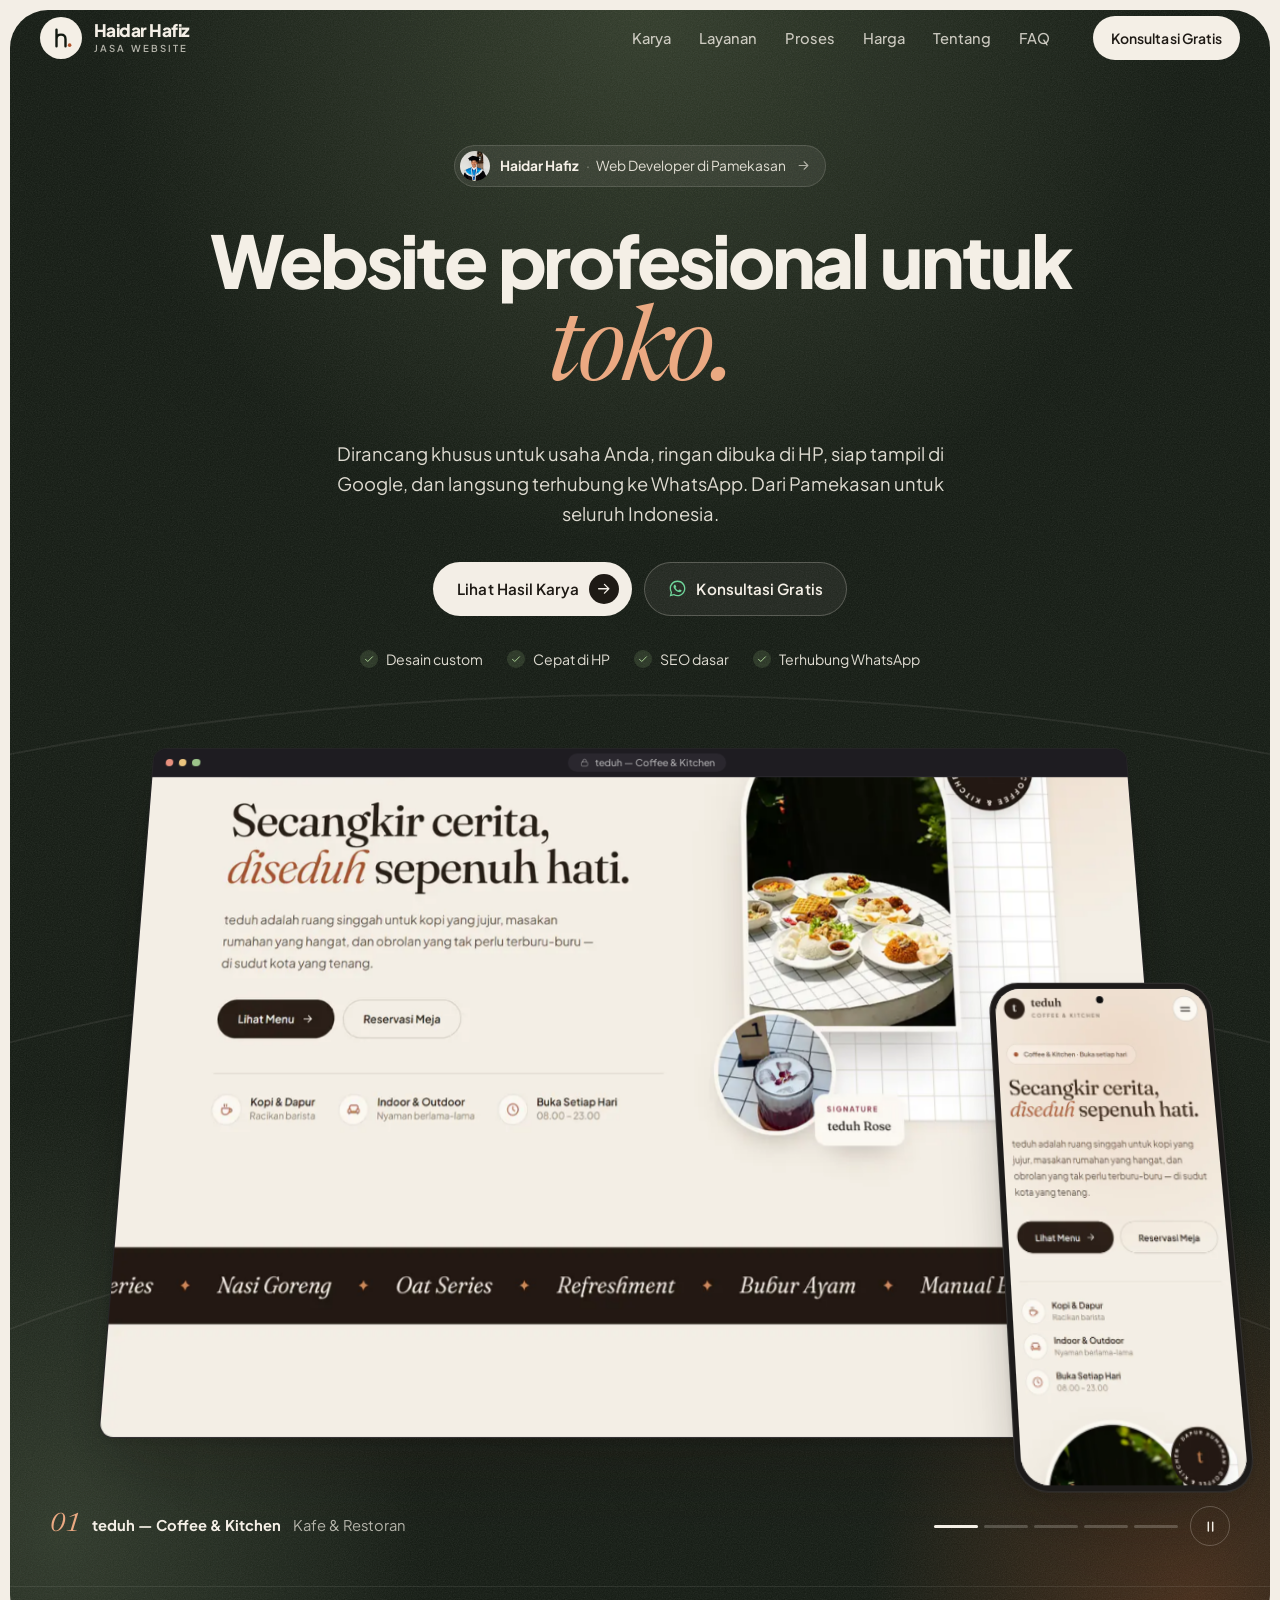
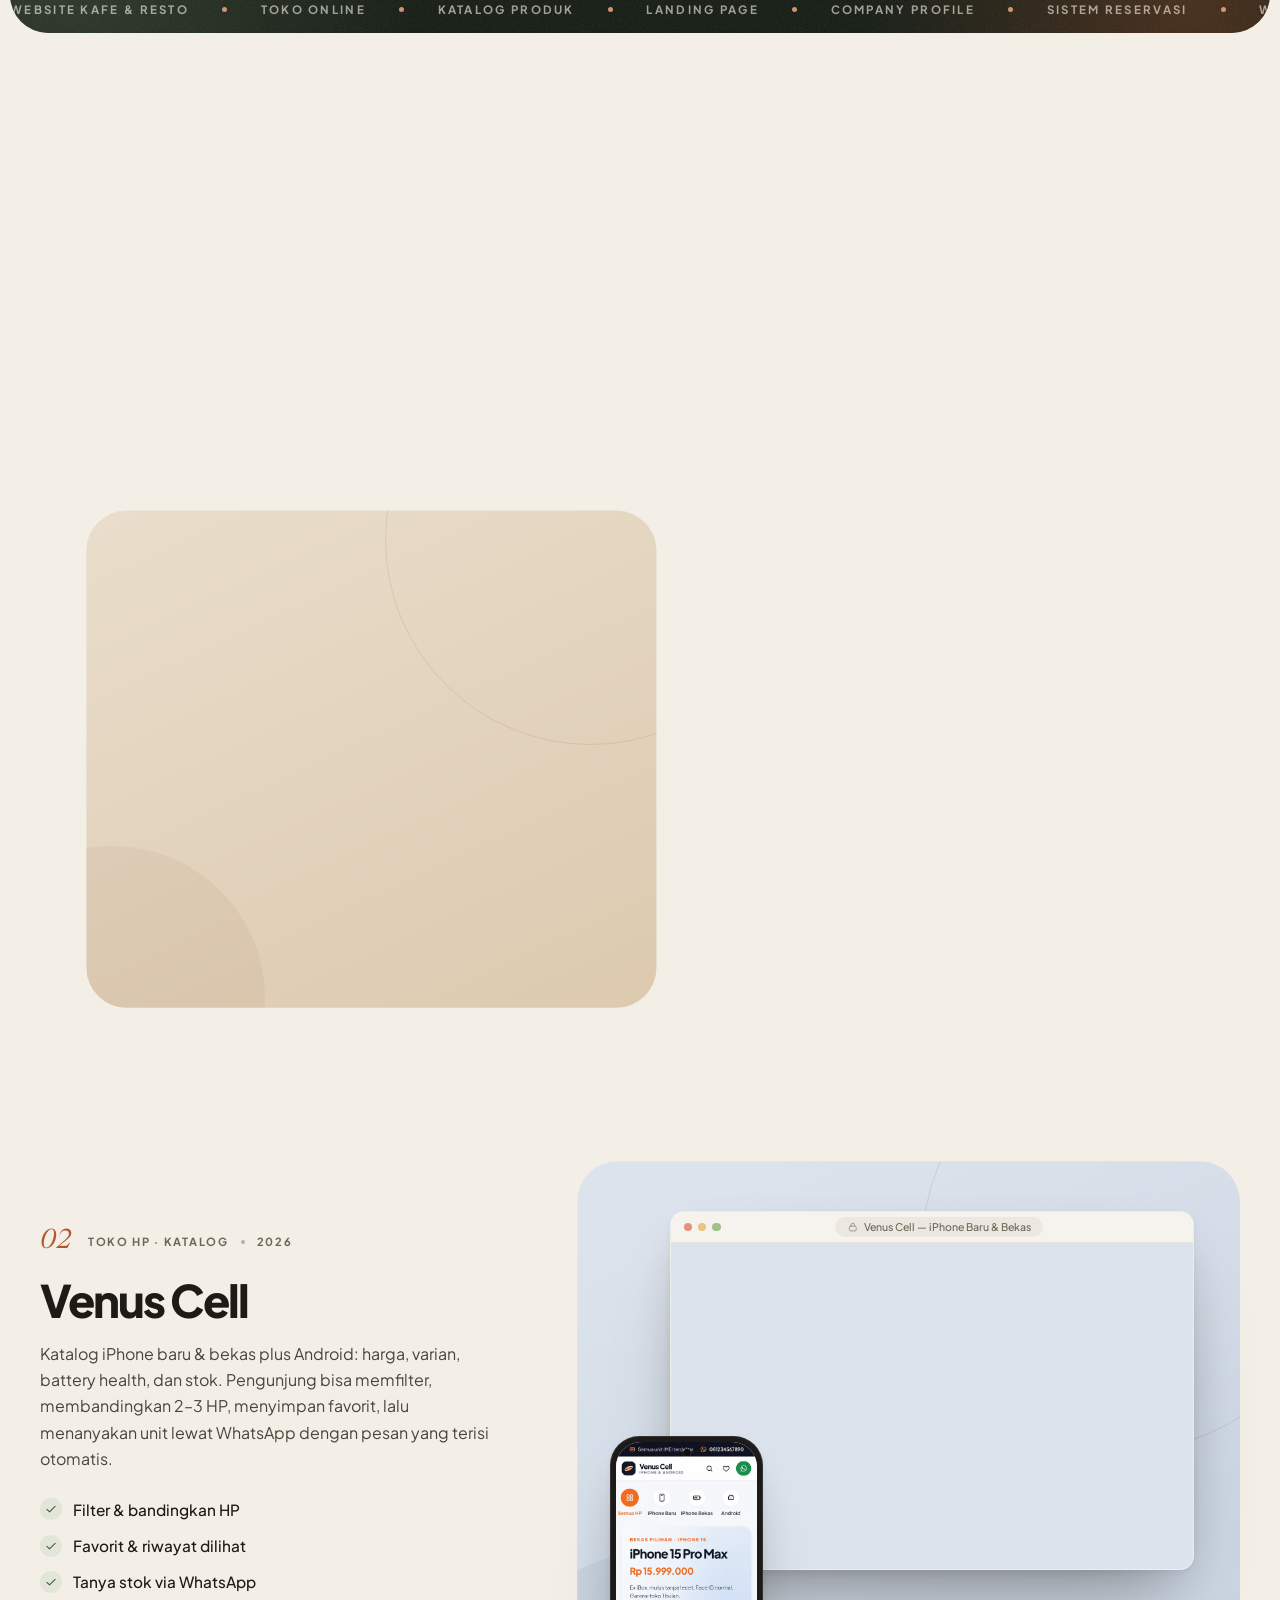
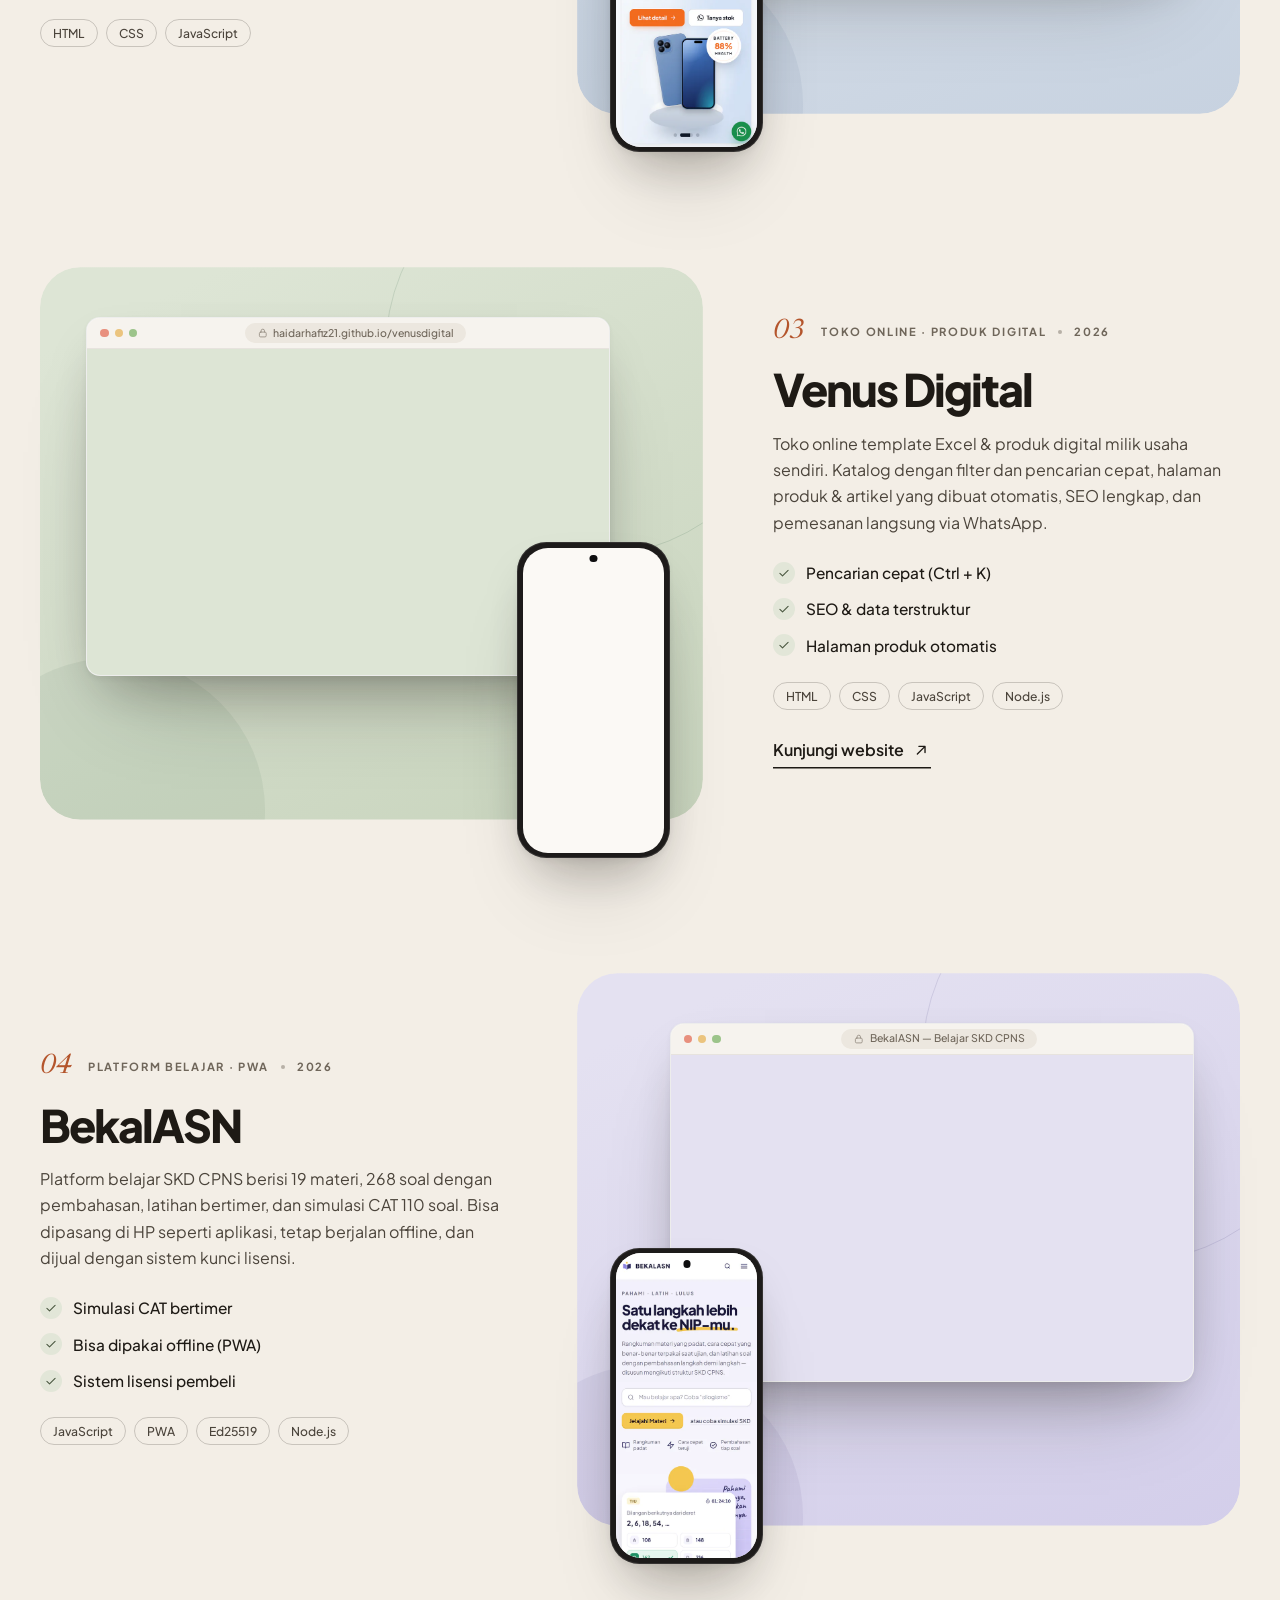
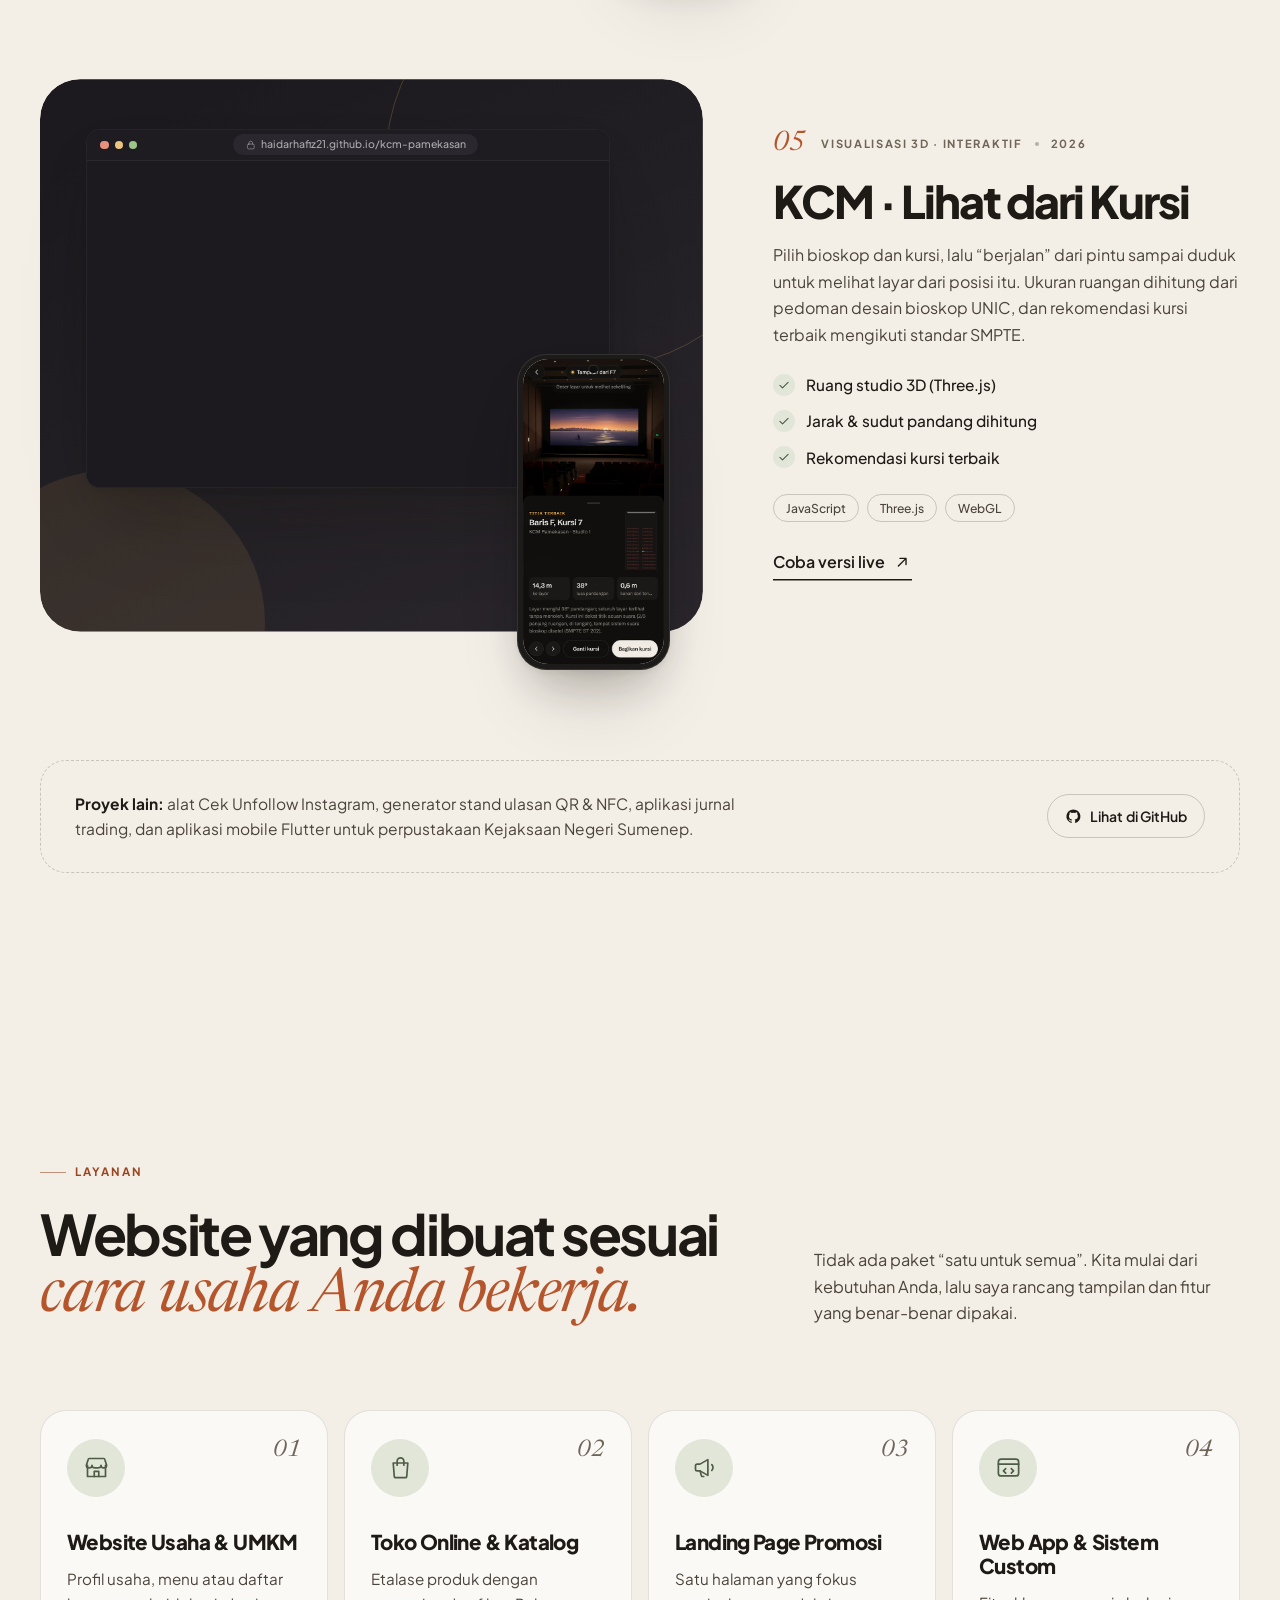
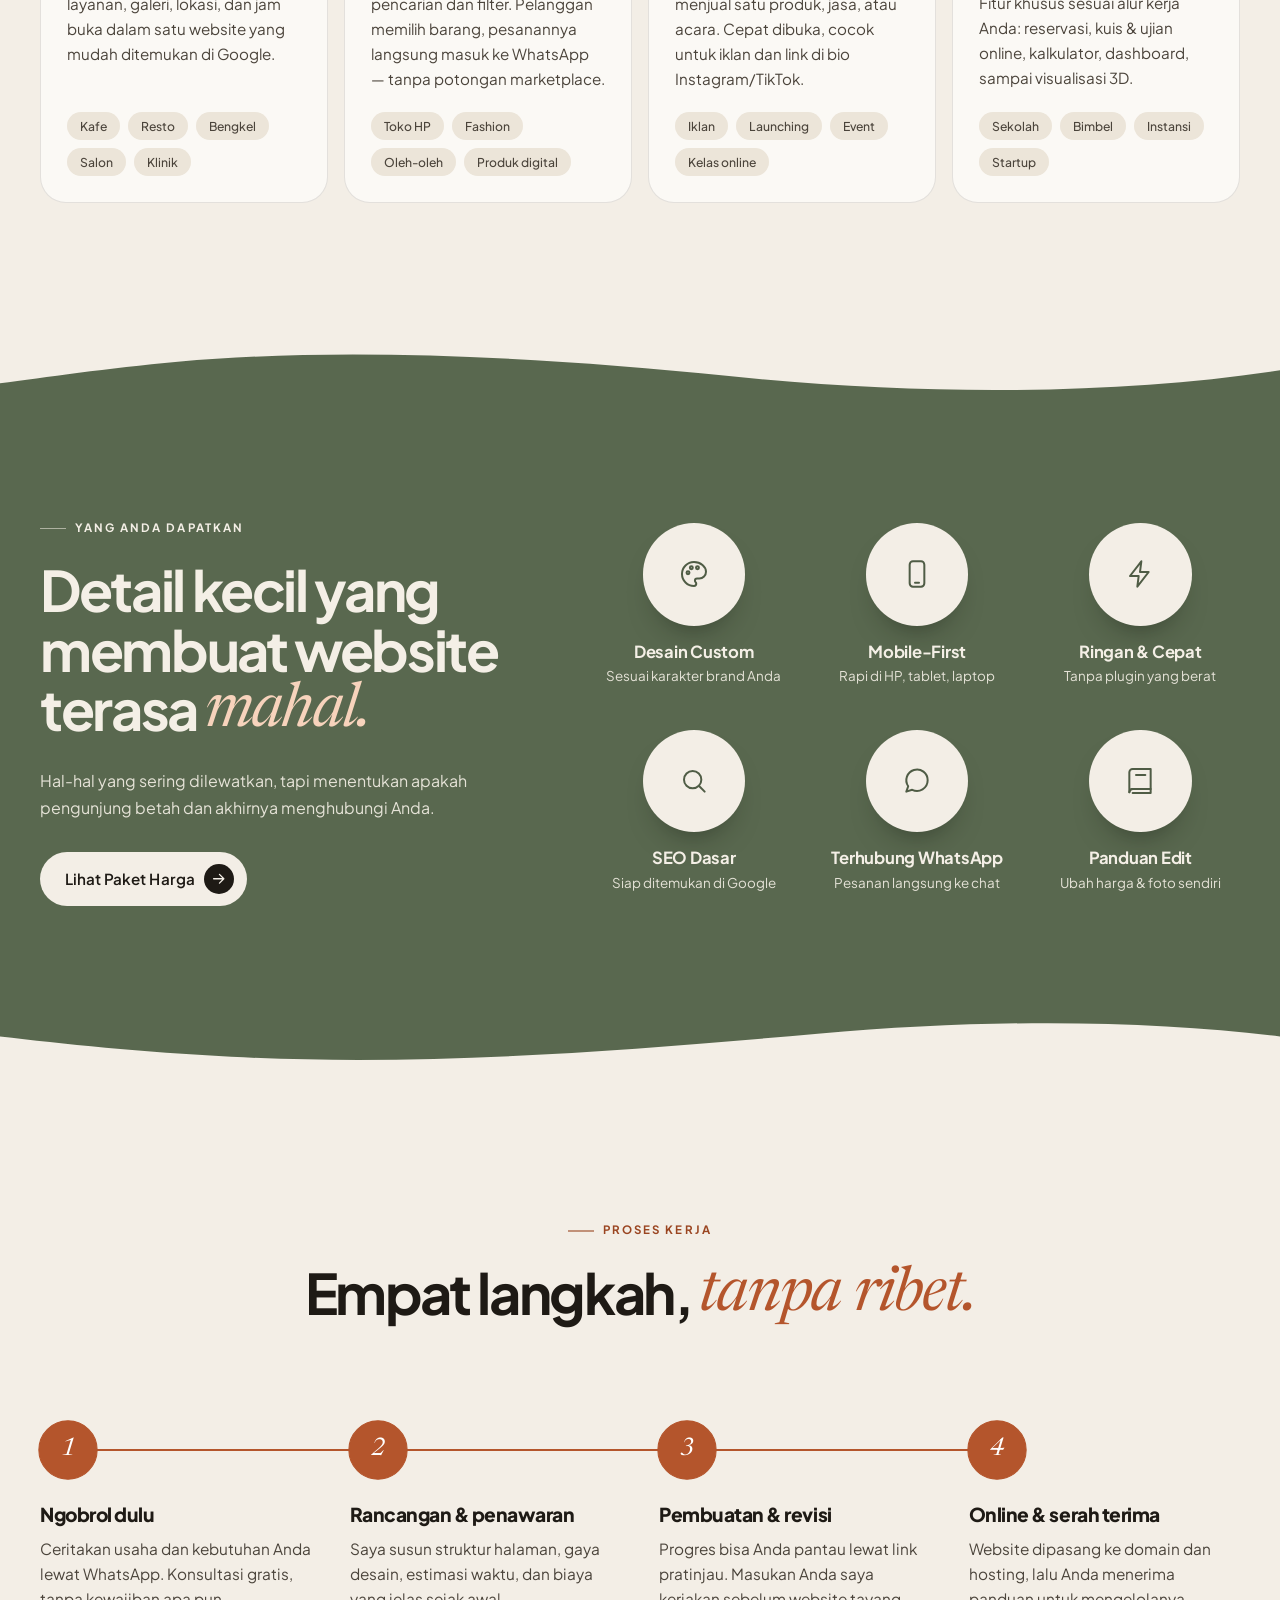
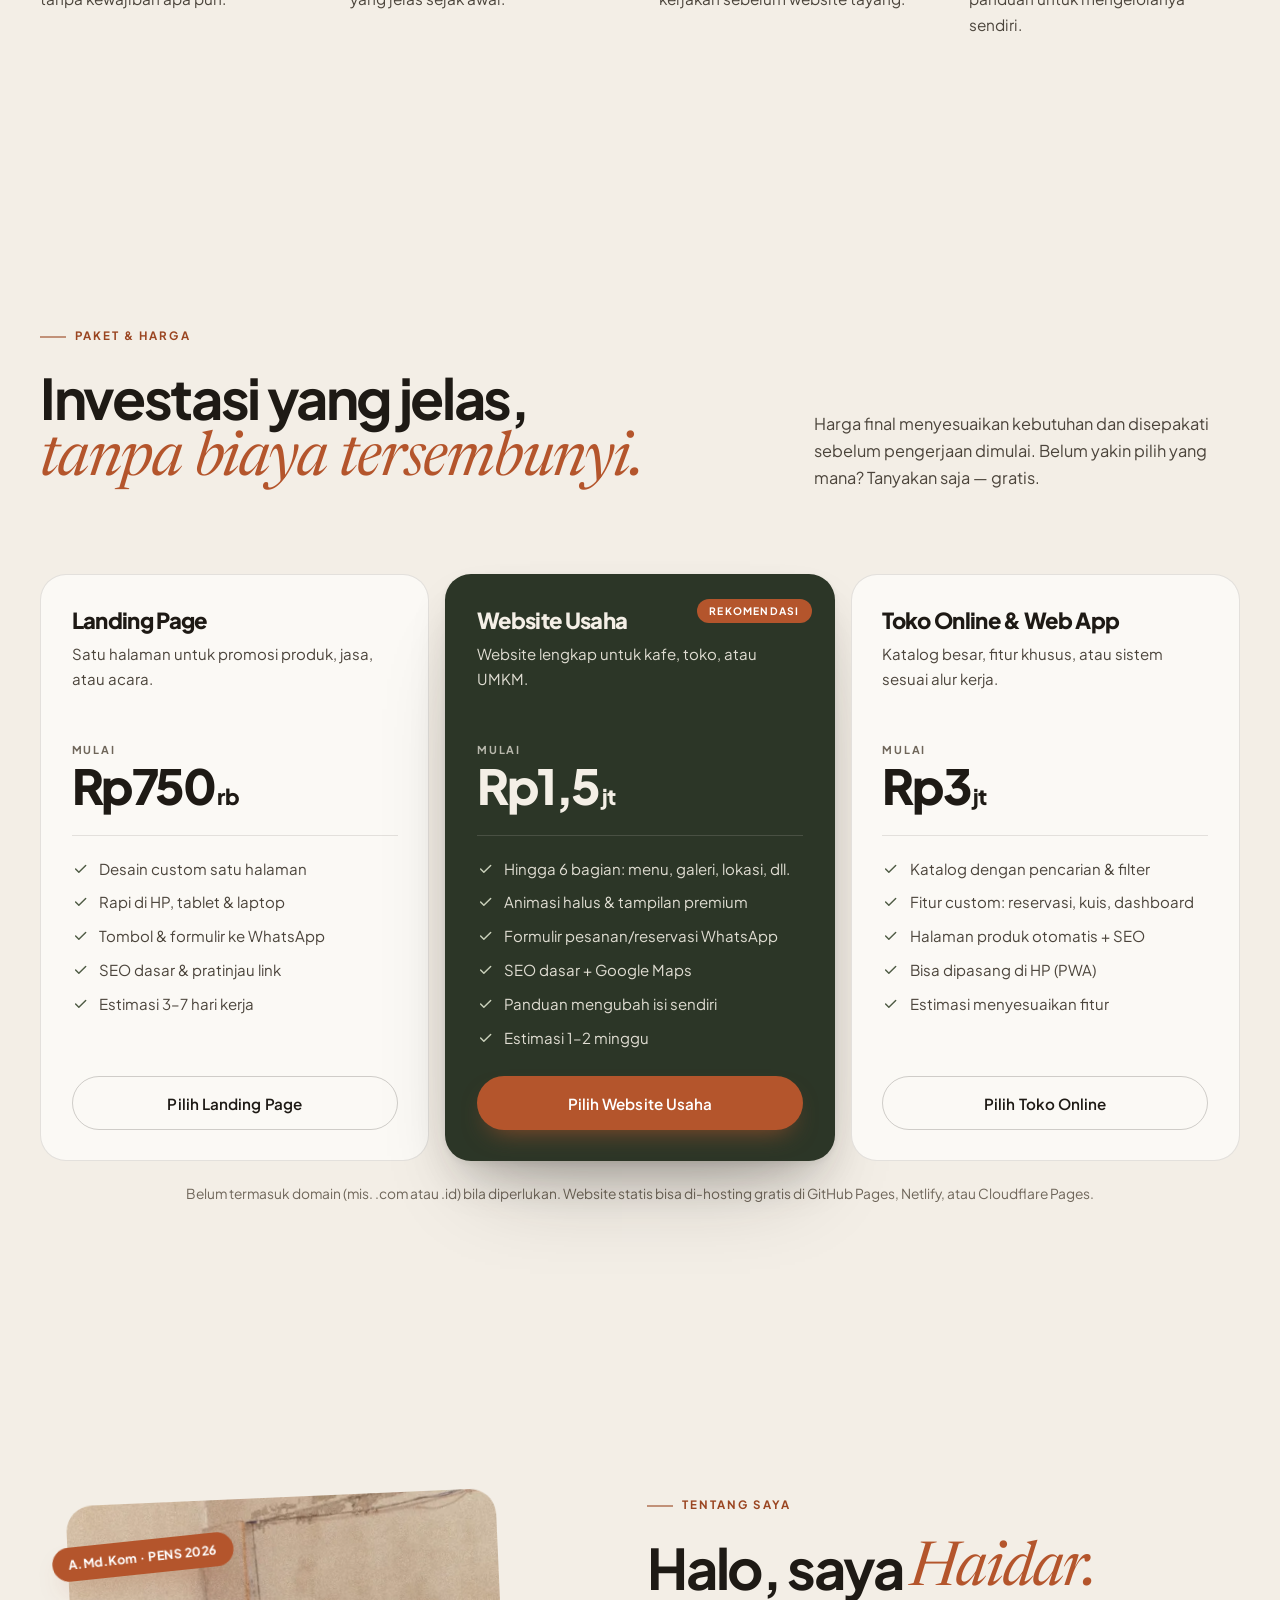
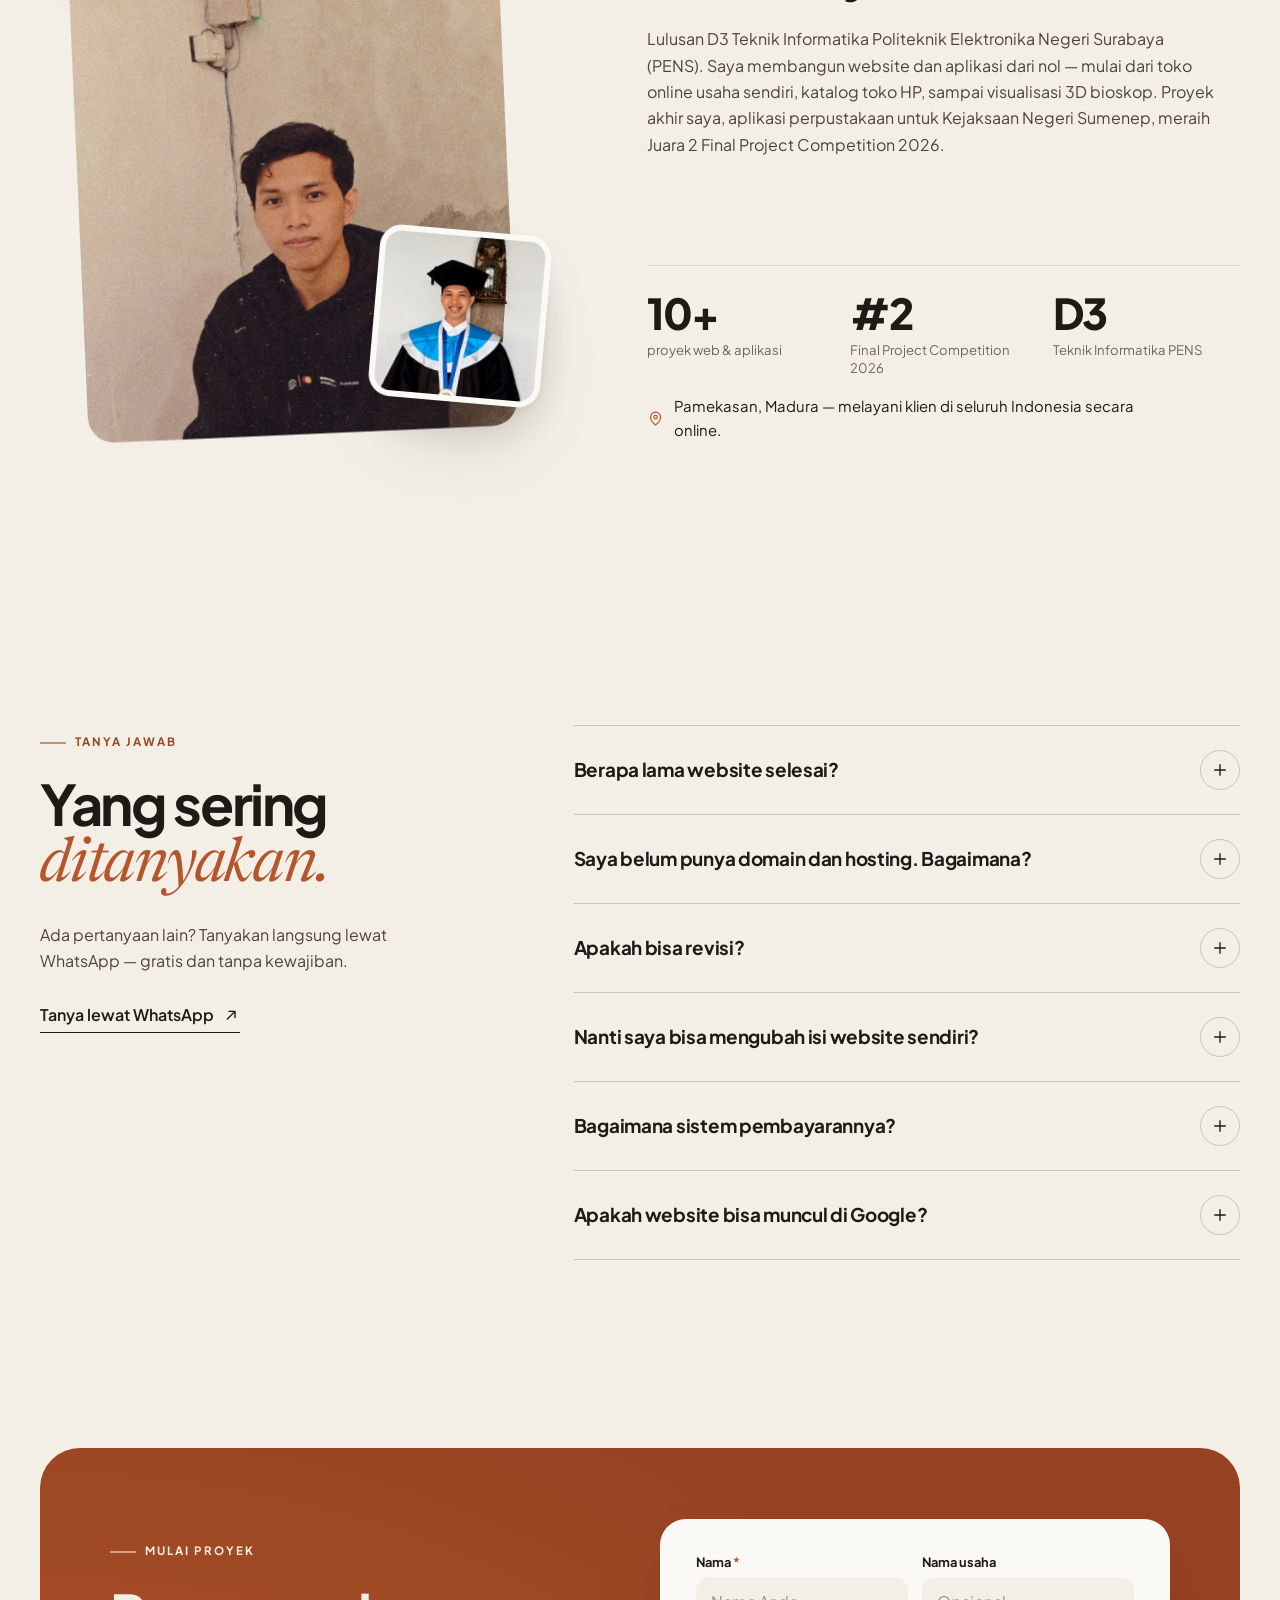
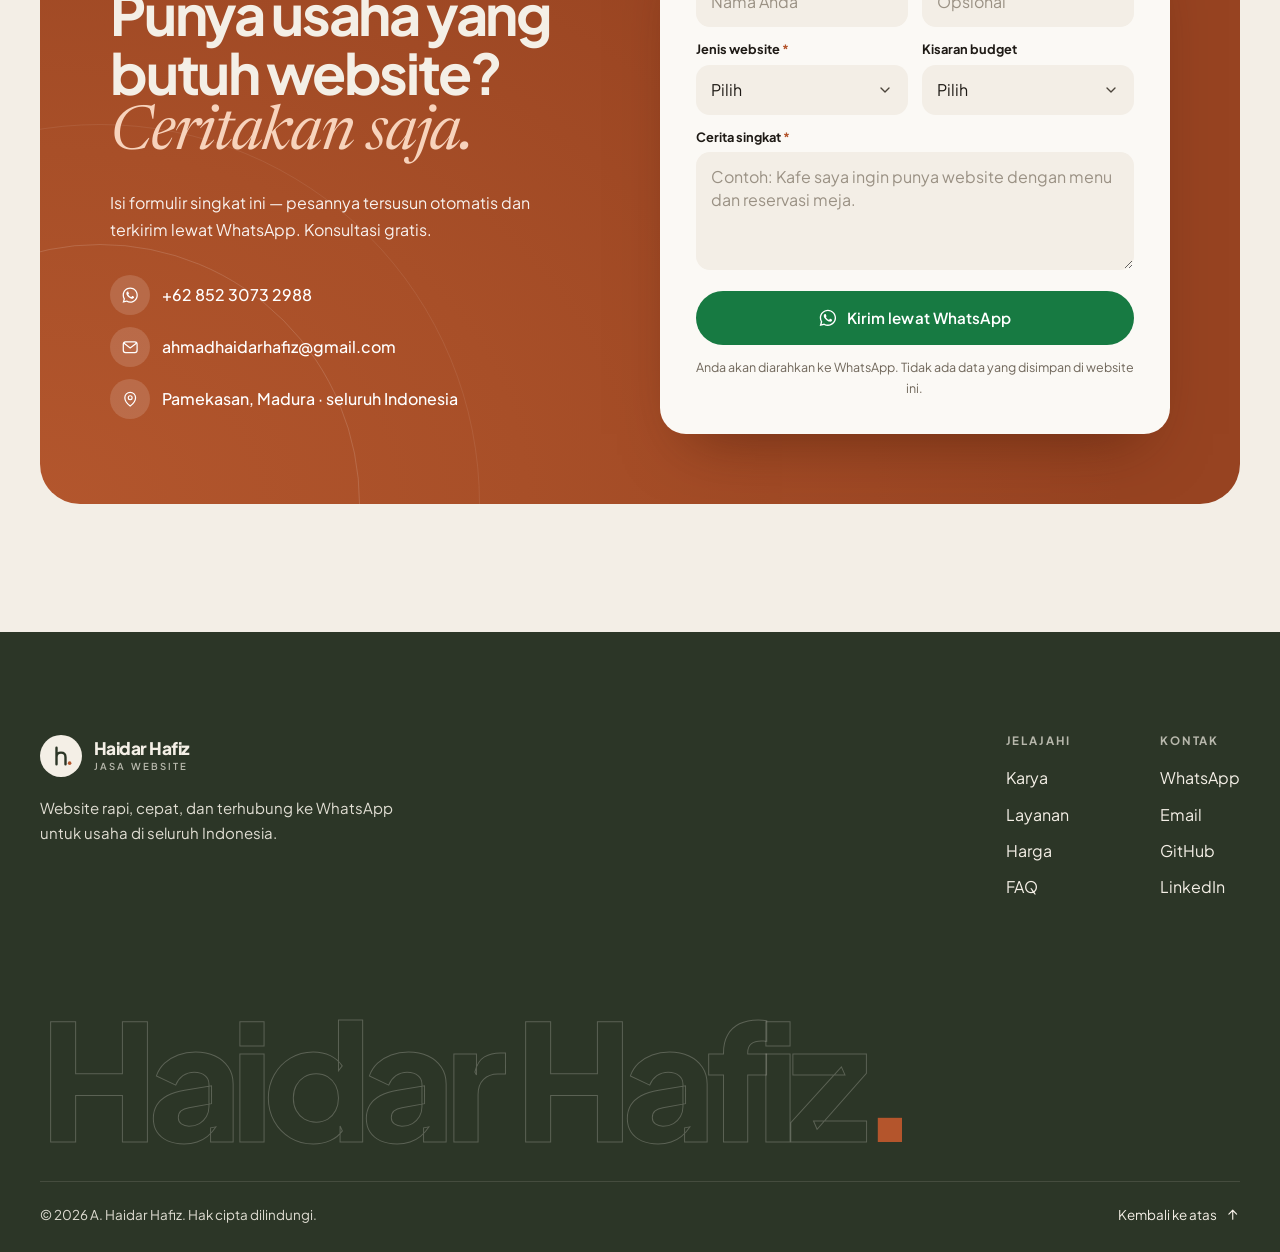
==== index.html @ 727fe78b "Website jasa pembuatan website Haidar Hafiz Hero gelap dengan cuplikan karya, portofolio 5 website, " ====
<!DOCTYPE html>
<html lang="id">
<head>
  <meta charset="utf-8">
  <meta name="viewport" content="width=device-width, initial-scale=1, viewport-fit=cover">
  <title>Jasa Pembuatan Website Pamekasan, Madura | Haidar Hafiz</title>
  <meta name="description" content="Jasa pembuatan website di Pamekasan, Madura untuk kafe, toko, UMKM, sekolah, dan instansi. Desain custom, cepat di HP, siap tampil di Google, dan terhubung WhatsApp. Melayani seluruh Indonesia.">
  <meta name="robots" content="index, follow, max-image-preview:large">
  <link rel="canonical" href="https://bisnispamekasan.biz.id/">
  <meta name="author" content="A. Haidar Hafiz">
  <meta name="color-scheme" content="light">
  <meta name="theme-color" content="#F3EEE6">

  <!-- Pratinjau saat link dibagikan (WhatsApp, Facebook, LinkedIn) -->
  <meta property="og:type" content="website">
  <meta property="og:locale" content="id_ID">
  <meta property="og:site_name" content="Haidar Hafiz — Jasa Website">
  <meta property="og:title" content="Jasa Pembuatan Website Pamekasan — Haidar Hafiz">
  <meta property="og:description" content="Website profesional untuk kafe, toko, dan UMKM: desain custom, cepat di HP, dan terhubung ke WhatsApp. Lihat hasil karyanya.">
  <meta property="og:url" content="https://bisnispamekasan.biz.id/">
  <meta property="og:image" content="https://bisnispamekasan.biz.id/assets/img/og.jpg">
  <meta property="og:image:width" content="1200">
  <meta property="og:image:height" content="630">
  <meta property="og:image:alt" content="Haidar Hafiz — jasa pembuatan website di Pamekasan, Madura">
  <meta name="twitter:card" content="summary_large_image">

  <link rel="icon" href="assets/img/favicon.svg" type="image/svg+xml">
  <link rel="icon" href="assets/img/favicon-32.png" sizes="32x32" type="image/png">
  <link rel="apple-touch-icon" href="assets/img/apple-touch-icon.png">

  <!-- Font dimuat lebih awal saat website online (http/https).
       Saat index.html dibuka langsung dari folder, preload dilewati agar tidak muncul error di konsol. -->
  <script>
    if (/^https?:$/.test(location.protocol)) {
      ['newsreader-italic', 'plus-jakarta-sans'].forEach(function (n) {
        var l = document.createElement('link');
        l.rel = 'preload'; l.as = 'font'; l.type = 'font/woff2'; l.crossOrigin = 'anonymous';
        l.href = 'assets/fonts/' + n + '.woff2';
        document.head.appendChild(l);
      });
    }
  </script>
  <link rel="stylesheet" href="assets/css/style.css">
  <!-- Aktifkan animasi. Pengaman: bila main.js gagal dimuat dalam 4 detik, semua konten tetap ditampilkan. -->
  <script>document.documentElement.classList.add('js');setTimeout(function(){if(!window.__siteReady)document.documentElement.classList.remove('js')},4000);</script>

  <script type="application/ld+json">
  {
    "@context": "https://schema.org",
    "@graph": [
      {
        "@type": "ProfessionalService",
        "@id": "https://bisnispamekasan.biz.id/#bisnis",
        "name": "Haidar Hafiz — Jasa Pembuatan Website",
        "url": "https://bisnispamekasan.biz.id/",
        "image": "https://bisnispamekasan.biz.id/assets/img/og.jpg",
        "logo": "https://bisnispamekasan.biz.id/assets/img/apple-touch-icon.png",
        "description": "Jasa pembuatan website di Pamekasan, Madura untuk kafe, toko, UMKM, sekolah, dan instansi: desain custom, cepat di HP, SEO dasar, dan terhubung WhatsApp.",
        "founder": { "@type": "Person", "name": "A. Haidar Hafiz", "jobTitle": "Web Developer" },
        "email": "ahmadhaidarhafiz@gmail.com",
        "telephone": "+62-852-3073-2988",
        "address": { "@type": "PostalAddress", "addressLocality": "Pamekasan", "addressRegion": "Jawa Timur", "addressCountry": "ID" },
        "areaServed": [
          { "@type": "City", "name": "Pamekasan" },
          { "@type": "Place", "name": "Madura" },
          { "@type": "Country", "name": "Indonesia" }
        ],
        "priceRange": "Rp750.000 – Rp3.000.000+",
        "sameAs": ["https://github.com/haidarhafiz21", "https://www.linkedin.com/in/haidar-hafiz-b6a1623ba/"]
      },
      {
        "@type": "WebSite",
        "@id": "https://bisnispamekasan.biz.id/#website",
        "url": "https://bisnispamekasan.biz.id/",
        "name": "Haidar Hafiz — Jasa Pembuatan Website",
        "inLanguage": "id-ID",
        "publisher": { "@id": "https://bisnispamekasan.biz.id/#bisnis" }
      }
    ]
  }
  </script>
</head>
<body>

<!-- Ikon (dipakai lewat <use href="#i-...">) -->
<svg width="0" height="0" style="position:absolute" aria-hidden="true">
  <defs>
    <symbol id="i-arrow" viewBox="0 0 24 24"><path d="M5 12h14M13 6l6 6-6 6" fill="none" stroke="currentColor" stroke-width="1.8" stroke-linecap="round" stroke-linejoin="round"/></symbol>
    <symbol id="i-arrow-ur" viewBox="0 0 24 24"><path d="M7 17L17 7M9 7h8v8" fill="none" stroke="currentColor" stroke-width="1.8" stroke-linecap="round" stroke-linejoin="round"/></symbol>
    <symbol id="i-check" viewBox="0 0 24 24"><path d="M5 12.5l4.5 4.5L19 7.5" fill="none" stroke="currentColor" stroke-width="2" stroke-linecap="round" stroke-linejoin="round"/></symbol>
    <symbol id="i-plus" viewBox="0 0 24 24"><path d="M12 5v14M5 12h14" fill="none" stroke="currentColor" stroke-width="1.8" stroke-linecap="round"/></symbol>
    <symbol id="i-wa" viewBox="0 0 24 24"><path fill="currentColor" d="M12.04 2C6.58 2 2.13 6.45 2.13 11.91c0 1.75.46 3.45 1.32 4.95L2.05 22l5.25-1.38a9.9 9.9 0 0 0 4.74 1.21c5.46 0 9.91-4.45 9.91-9.91C21.95 6.45 17.5 2 12.04 2zm0 18.15c-1.48 0-2.93-.4-4.2-1.15l-.3-.18-3.12.82.83-3.04-.2-.31a8.2 8.2 0 0 1-1.26-4.38c0-4.54 3.7-8.24 8.25-8.24 4.54 0 8.24 3.7 8.24 8.24 0 4.55-3.7 8.24-8.24 8.24zm4.52-6.16c-.25-.12-1.47-.72-1.69-.81-.23-.08-.39-.12-.56.13-.16.24-.64.8-.78.97-.14.17-.29.19-.54.06-.25-.12-1.05-.39-1.99-1.23-.74-.66-1.23-1.47-1.38-1.72-.14-.25-.02-.38.11-.51.11-.11.25-.29.37-.43.13-.15.17-.25.25-.42.08-.16.04-.31-.02-.43-.06-.12-.56-1.34-.76-1.84-.2-.48-.41-.42-.56-.43h-.48c-.17 0-.43.06-.66.31-.22.25-.86.85-.86 2.07 0 1.22.89 2.4 1.01 2.56.12.17 1.75 2.67 4.23 3.74.59.26 1.05.41 1.41.52.59.19 1.13.16 1.56.1.48-.07 1.47-.6 1.67-1.18.21-.58.21-1.07.14-1.18-.06-.11-.22-.17-.47-.29z"/></symbol>
    <symbol id="i-mail" viewBox="0 0 24 24"><g fill="none" stroke="currentColor" stroke-width="1.6" stroke-linecap="round" stroke-linejoin="round"><rect x="3" y="5" width="18" height="14" rx="3"/><path d="M4 7l8 6 8-6"/></g></symbol>
    <symbol id="i-pin" viewBox="0 0 24 24"><g fill="none" stroke="currentColor" stroke-width="1.6" stroke-linecap="round" stroke-linejoin="round"><path d="M12 21s-7-5.6-7-11a7 7 0 0 1 14 0c0 5.4-7 11-7 11z"/><circle cx="12" cy="10" r="2.5"/></g></symbol>
    <symbol id="i-github" viewBox="0 0 24 24"><path fill="currentColor" d="M12 2a10 10 0 0 0-3.16 19.49c.5.09.68-.22.68-.48v-1.7c-2.78.6-3.37-1.34-3.37-1.34-.45-1.16-1.11-1.47-1.11-1.47-.91-.62.07-.6.07-.6 1 .07 1.53 1.03 1.53 1.03.9 1.52 2.34 1.08 2.91.83.09-.65.35-1.08.63-1.33-2.22-.25-4.55-1.11-4.55-4.94 0-1.09.39-1.98 1.03-2.68-.1-.25-.45-1.27.1-2.64 0 0 .84-.27 2.75 1.02a9.5 9.5 0 0 1 5 0c1.91-1.29 2.75-1.02 2.75-1.02.55 1.37.2 2.39.1 2.64.64.7 1.03 1.59 1.03 2.68 0 3.84-2.34 4.68-4.57 4.93.36.31.68.92.68 1.85v2.74c0 .27.18.58.69.48A10 10 0 0 0 12 2z"/></symbol>
    <symbol id="i-linkedin" viewBox="0 0 24 24"><path fill="currentColor" d="M4.98 3.5a2.5 2.5 0 1 1 0 5 2.5 2.5 0 0 1 0-5zM3 9.75h4v11H3v-11zm6.5 0h3.83v1.5h.05c.53-1 1.84-2.06 3.79-2.06 4.05 0 4.8 2.67 4.8 6.13v5.43h-4v-4.82c0-1.15-.02-2.63-1.6-2.63-1.6 0-1.85 1.25-1.85 2.55v4.9h-4v-11z"/></symbol>
    <symbol id="i-lock" viewBox="0 0 24 24"><g fill="none" stroke="currentColor" stroke-width="1.7" stroke-linecap="round" stroke-linejoin="round"><rect x="5" y="10.5" width="14" height="10" rx="2.5"/><path d="M8.5 10.5V8a3.5 3.5 0 0 1 7 0v2.5"/></g></symbol>
    <symbol id="i-spark" viewBox="0 0 24 24"><path fill="currentColor" d="M12 2c.6 4.9 2.6 7.4 8 8.9v2.2c-5.4 1.5-7.4 4-8 8.9h-.1c-.6-4.9-2.6-7.4-8-8.9v-2.2c5.4-1.5 7.4-4 8-8.9z"/></symbol>
    <!-- layanan & keunggulan -->
    <symbol id="i-store" viewBox="0 0 24 24"><g fill="none" stroke="currentColor" stroke-width="1.5" stroke-linecap="round" stroke-linejoin="round"><path d="M4 10v10h16V10"/><path d="M3 10l1.6-5.2A1 1 0 0 1 5.6 4h12.8a1 1 0 0 1 1 .8L21 10c0 1.4-1.2 2.4-2.6 2.4S16 11.4 16 10c0 1.4-1.3 2.4-2.8 2.4h-2.4C9.3 12.4 8 11.4 8 10c0 1.4-1.2 2.4-2.6 2.4S3 11.4 3 10z"/><path d="M10 20v-4.5h4V20"/></g></symbol>
    <symbol id="i-bag" viewBox="0 0 24 24"><g fill="none" stroke="currentColor" stroke-width="1.5" stroke-linecap="round" stroke-linejoin="round"><path d="M5.5 8h13l-1 12.2a1 1 0 0 1-1 .8H7.5a1 1 0 0 1-1-.8L5.5 8z"/><path d="M9 10V6.5a3 3 0 0 1 6 0V10"/></g></symbol>
    <symbol id="i-megaphone" viewBox="0 0 24 24"><g fill="none" stroke="currentColor" stroke-width="1.5" stroke-linecap="round" stroke-linejoin="round"><path d="M4 10.5v3a1.5 1.5 0 0 0 1.5 1.5H8l7 4V5L8 9H5.5A1.5 1.5 0 0 0 4 10.5z"/><path d="M8 15l1.2 4.2a1 1 0 0 0 1 .8h1.1"/><path d="M18.5 9.5a3.5 3.5 0 0 1 0 5"/></g></symbol>
    <symbol id="i-window" viewBox="0 0 24 24"><g fill="none" stroke="currentColor" stroke-width="1.5" stroke-linecap="round" stroke-linejoin="round"><rect x="3" y="4.5" width="18" height="15" rx="2.5"/><path d="M3 9h18"/><path d="M9.5 13l-2 2 2 2M14.5 13l2 2-2 2"/></g></symbol>
    <symbol id="i-palette" viewBox="0 0 24 24"><g fill="none" stroke="currentColor" stroke-width="1.5" stroke-linecap="round" stroke-linejoin="round"><path d="M12 3a9 9 0 1 0 0 18c1.1 0 1.7-.7 1.7-1.6 0-.5-.2-.9-.5-1.2-.3-.4-.5-.8-.5-1.2 0-.9.7-1.6 1.6-1.6H16a5 5 0 0 0 5-5C21 6.5 17 3 12 3z"/><circle cx="7.5" cy="11" r="1.1"/><circle cx="10" cy="7.3" r="1.1"/><circle cx="14.6" cy="7.3" r="1.1"/></g></symbol>
    <symbol id="i-phone" viewBox="0 0 24 24"><g fill="none" stroke="currentColor" stroke-width="1.5" stroke-linecap="round" stroke-linejoin="round"><rect x="6.5" y="2.5" width="11" height="19" rx="2.5"/><path d="M10.5 18.5h3"/></g></symbol>
    <symbol id="i-laptop" viewBox="0 0 24 24"><g fill="none" stroke="currentColor" stroke-width="1.5" stroke-linecap="round" stroke-linejoin="round"><rect x="4.5" y="5" width="15" height="10.5" rx="1.8"/><path d="M2.5 18.5h19"/></g></symbol>
    <symbol id="i-bolt" viewBox="0 0 24 24"><path d="M13 2.5L4.5 13.5h6.5l-1 8 8.5-11H12l1-8z" fill="none" stroke="currentColor" stroke-width="1.5" stroke-linecap="round" stroke-linejoin="round"/></symbol>
    <symbol id="i-search" viewBox="0 0 24 24"><g fill="none" stroke="currentColor" stroke-width="1.5" stroke-linecap="round"><circle cx="11" cy="11" r="6.5"/><path d="M20 20l-4.2-4.2"/></g></symbol>
    <symbol id="i-chat" viewBox="0 0 24 24"><path d="M20 11.5a8 8 0 0 1-11.6 7.1L4 20l1.4-4.1A8 8 0 1 1 20 11.5z" fill="none" stroke="currentColor" stroke-width="1.5" stroke-linecap="round" stroke-linejoin="round"/></symbol>
    <symbol id="i-book" viewBox="0 0 24 24"><g fill="none" stroke="currentColor" stroke-width="1.5" stroke-linecap="round" stroke-linejoin="round"><path d="M4 5.5A2.5 2.5 0 0 1 6.5 3H20v15H6.5A2.5 2.5 0 0 0 4 20.5v-15z"/><path d="M4 20.5A2.5 2.5 0 0 1 6.5 18H20v3H6.5"/><path d="M9 7.5h7"/></g></symbol>
  </defs>
</svg>

<a class="skip" href="#main">Lewati ke konten</a>

<!-- ================= HEADER ================= -->
<header class="hdr hdr--dark" id="hdr">
  <div class="wrap hdr__in">
    <a class="brand" href="#beranda" aria-label="Haidar Hafiz — kembali ke beranda">
      <span class="brand__mark" aria-hidden="true">
        <svg viewBox="0 0 40 40"><path d="M14 9v22M14 21.5c0-3.6 2.4-6 6-6s6 2.4 6 6V31" fill="none" stroke="currentColor" stroke-width="3.2" stroke-linecap="round"/><circle cx="31.5" cy="29.5" r="2.4" fill="var(--clay)"/></svg>
      </span>
      <span class="brand__txt"><b>Haidar Hafiz</b><small>Jasa Website</small></span>
    </a>

    <nav class="nav" aria-label="Navigasi utama">
      <a href="#karya" data-spy="karya">Karya</a>
      <a href="#layanan" data-spy="layanan">Layanan</a>
      <a href="#proses" data-spy="proses">Proses</a>
      <a href="#harga" data-spy="harga">Harga</a>
      <a href="#tentang" data-spy="tentang">Tentang</a>
      <a href="#faq" data-spy="faq">FAQ</a>
    </nav>

    <a class="btn btn--dark btn--sm hdr__cta" href="#kontak">Konsultasi Gratis</a>

    <button class="burger" id="burger" type="button" aria-label="Buka menu" aria-expanded="false" aria-controls="menu">
      <span></span><span></span>
    </button>
  </div>
</header>

<!-- Menu HP -->
<div class="menu" id="menu" inert>
  <nav class="menu__nav" aria-label="Navigasi seluler">
    <a href="#karya"><span>01</span>Karya</a>
    <a href="#layanan"><span>02</span>Layanan</a>
    <a href="#proses"><span>03</span>Proses</a>
    <a href="#harga"><span>04</span>Harga</a>
    <a href="#tentang"><span>05</span>Tentang</a>
    <a href="#faq"><span>06</span>FAQ</a>
  </nav>
  <div class="menu__foot">
    <a class="btn btn--clay" href="#kontak">Konsultasi Gratis <svg class="ic"><use href="#i-arrow"/></svg></a>
    <p>Pamekasan, Madura<br>Melayani seluruh Indonesia</p>
  </div>
</div>

<main id="main">

  <!-- ================= HERO ================= -->
  <section class="hero" id="beranda">
    <div class="hero__card">
      <div class="hero__bg" aria-hidden="true">
        <svg class="hero__orbits" viewBox="0 0 1440 900" preserveAspectRatio="xMidYMid slice"><g fill="none" stroke="currentColor" stroke-width="1"><ellipse cx="720" cy="1000" rx="600" ry="330"/><ellipse cx="720" cy="1000" rx="840" ry="470"/><ellipse cx="720" cy="1000" rx="1090" ry="620"/></g></svg>
      </div>

      <div class="wrap hero__inner">
        <a class="hero__pill" href="#tentang" data-intro="0">
          <img src="assets/img/haidar-wisuda-400.webp" width="400" height="400" alt="">
          <span><b>Haidar Hafiz</b><i aria-hidden="true">·</i>Web Developer<span class="hp-loc"> di Pamekasan</span></span>
          <svg class="ic" aria-hidden="true"><use href="#i-arrow"/></svg>
        </a>

        <h1 class="hero__title">
          <span class="hero__l1" data-split>Website profesional untuk</span>
          <span class="hero__l2"><span class="rot" id="rot" aria-hidden="true"><span class="rot__w is-on">kafe</span> <span class="rot__w">toko</span> <span class="rot__w">UMKM</span> <span class="rot__w">sekolah</span> <span class="rot__w">klinik</span> <span class="rot__w">bisnis</span></span><span class="sr-only">kafe, toko, UMKM, sekolah, klinik, dan bisnis</span><span aria-hidden="true">.</span></span>
        </h1>

        <p class="hero__lead" data-intro="3">Dirancang khusus untuk usaha Anda, ringan dibuka di HP, siap tampil di Google, dan langsung terhubung ke WhatsApp. Dari Pamekasan untuk seluruh Indonesia.</p>

        <div class="hero__cta" data-intro="4">
          <a class="btn btn--cream magnetic" href="#karya">Lihat Hasil Karya <span class="btn__ic"><svg class="ic"><use href="#i-arrow"/></svg></span></a>
          <a class="btn btn--glass magnetic" href="https://wa.me/6285230732988?text=Halo%20Haidar%2C%20saya%20ingin%20konsultasi%20pembuatan%20website." target="_blank" rel="noopener"><svg class="ic"><use href="#i-wa"/></svg> Konsultasi Gratis</a>
        </div>

        <ul class="hero__checks" data-intro="5">
          <li><svg class="ic"><use href="#i-check"/></svg>Desain custom</li>
          <li><svg class="ic"><use href="#i-check"/></svg>Cepat di HP</li>
          <li><svg class="ic"><use href="#i-check"/></svg>SEO dasar</li>
          <li><svg class="ic"><use href="#i-check"/></svg>Terhubung WhatsApp</li>
        </ul>
      </div>

      <!-- Cuplikan karya: berganti otomatis, bisa dijeda -->
      <div class="reel" id="reel" data-intro="6">
        <div class="reel__stage">
          <div class="reel__tilt" id="reelTilt">
            <figure class="browser browser--dark reel__browser">
              <div class="browser__bar"><i></i><i></i><i></i><span class="browser__url"><svg class="ic"><use href="#i-lock"/></svg><span id="reelUrl">teduh — Coffee &amp; Kitchen</span></span></div>
              <div class="reel__screen">
                <img class="reel__img is-on" data-pan="y" src="assets/img/karya/kafe-d-800.webp" srcset="assets/img/karya/kafe-d-800.webp 800w, assets/img/karya/kafe-d-1300.webp 1300w, assets/img/karya/kafe-d-1800.webp 1800w" sizes="(min-width: 1100px) 1000px, 92vw" width="1800" height="1875" alt="" fetchpriority="high">
                <img class="reel__img" data-pan="y" src="[data-uri]" data-srcset="assets/img/karya/venuscell-d-800.webp 800w, assets/img/karya/venuscell-d-1300.webp 1300w, assets/img/karya/venuscell-d-1800.webp 1800w" sizes="(min-width: 1100px) 1000px, 92vw" width="1800" height="1875" alt="">
                <img class="reel__img" data-pan="y" src="[data-uri]" data-srcset="assets/img/karya/venusdigital-d-800.webp 800w, assets/img/karya/venusdigital-d-1300.webp 1300w, assets/img/karya/venusdigital-d-1800.webp 1800w" sizes="(min-width: 1100px) 1000px, 92vw" width="1800" height="1875" alt="">
                <img class="reel__img" data-pan="y" src="[data-uri]" data-srcset="assets/img/karya/bekalasn-d-800.webp 800w, assets/img/karya/bekalasn-d-1300.webp 1300w, assets/img/karya/bekalasn-d-1800.webp 1800w" sizes="(min-width: 1100px) 1000px, 92vw" width="1800" height="1875" alt="">
                <img class="reel__img" data-pan="zoom" src="[data-uri]" data-srcset="assets/img/karya/kcm-d-800.webp 800w, assets/img/karya/kcm-d-1300.webp 1300w, assets/img/karya/kcm-d-1800.webp 1800w" sizes="(min-width: 1100px) 1000px, 92vw" width="1800" height="1125" alt="">
              </div>
            </figure>
            <figure class="phone reel__phone">
              <div class="phone__screen">
                <img class="reel__img is-on" src="assets/img/karya/kafe-m-420.webp" srcset="assets/img/karya/kafe-m-420.webp 420w, assets/img/karya/kafe-m-780.webp 780w" sizes="(min-width: 1100px) 220px, 27vw" width="780" height="1688" alt="">
                <img class="reel__img" src="[data-uri]" data-srcset="assets/img/karya/venuscell-m-420.webp 420w, assets/img/karya/venuscell-m-780.webp 780w" sizes="(min-width: 1100px) 220px, 27vw" width="780" height="1688" alt="">
                <img class="reel__img" src="[data-uri]" data-srcset="assets/img/karya/venusdigital-m-420.webp 420w, assets/img/karya/venusdigital-m-780.webp 780w" sizes="(min-width: 1100px) 220px, 27vw" width="780" height="1688" alt="">
                <img class="reel__img" src="[data-uri]" data-srcset="assets/img/karya/bekalasn-m-420.webp 420w, assets/img/karya/bekalasn-m-780.webp 780w" sizes="(min-width: 1100px) 220px, 27vw" width="780" height="1688" alt="">
                <img class="reel__img" src="[data-uri]" data-srcset="assets/img/karya/kcm-m-420.webp 420w, assets/img/karya/kcm-m-780.webp 780w" sizes="(min-width: 1100px) 220px, 27vw" width="780" height="1688" alt="">
              </div>
            </figure>
          </div>
        </div>

        <div class="wrap reel__bar">
          <p class="reel__cap" id="reelCap"><span class="reel__no" id="reelNo">01</span><b id="reelName">teduh — Coffee &amp; Kitchen</b><span class="reel__cat" id="reelCat">Kafe &amp; Restoran</span></p>
          <div class="reel__ctrl">
            <div class="reel__dots" role="group" aria-label="Pilih cuplikan karya">
              <button class="reel__dot is-on" type="button" aria-current="true" data-name="teduh — Coffee &amp; Kitchen" data-cat="Kafe &amp; Restoran" data-url="teduh — Coffee &amp; Kitchen" aria-label="Cuplikan 1: teduh — Coffee &amp; Kitchen"><span></span></button>
              <button class="reel__dot" type="button" data-name="Venus Cell" data-cat="Toko HP · Katalog" data-url="Venus Cell — iPhone Baru &amp; Bekas" aria-label="Cuplikan 2: Venus Cell"><span></span></button>
              <button class="reel__dot" type="button" data-name="Venus Digital" data-cat="Toko Online · Produk Digital" data-url="haidarhafiz21.github.io/venusdigital" aria-label="Cuplikan 3: Venus Digital"><span></span></button>
              <button class="reel__dot" type="button" data-name="BekalASN" data-cat="Platform Belajar · PWA" data-url="BekalASN — Belajar SKD CPNS" aria-label="Cuplikan 4: BekalASN"><span></span></button>
              <button class="reel__dot" type="button" data-name="KCM · Lihat dari Kursi" data-cat="Visualisasi 3D" data-url="haidarhafiz21.github.io/kcm-pamekasan" aria-label="Cuplikan 5: KCM · Lihat dari Kursi"><span></span></button>
            </div>
            <button class="reel__toggle" id="reelToggle" type="button" aria-label="Jeda cuplikan">
              <svg class="ic ic-pause" viewBox="0 0 24 24" aria-hidden="true"><path d="M8.5 5v14M15.5 5v14" fill="none" stroke="currentColor" stroke-width="2.4" stroke-linecap="round"/></svg>
              <svg class="ic ic-play" viewBox="0 0 24 24" aria-hidden="true"><path d="M8 5.6v12.8a.8.8 0 0 0 1.2.7l10.4-6.4a.8.8 0 0 0 0-1.4L9.2 4.9A.8.8 0 0 0 8 5.6z" fill="currentColor"/></svg>
            </button>
          </div>
        </div>
      </div>

      <div class="hero__strip" aria-hidden="true">
        <div class="marquee__track" id="marquee">
          <div class="marquee__group"><span>Website Kafe &amp; Resto</span><i></i><span>Toko Online</span><i></i><span>Katalog Produk</span><i></i><span>Landing Page</span><i></i><span>Company Profile</span><i></i><span>Sistem Reservasi</span><i></i><span>Web App Custom</span><i></i><span>SEO &amp; Google</span><i></i></div>
          <div class="marquee__group"><span>Website Kafe &amp; Resto</span><i></i><span>Toko Online</span><i></i><span>Katalog Produk</span><i></i><span>Landing Page</span><i></i><span>Company Profile</span><i></i><span>Sistem Reservasi</span><i></i><span>Web App Custom</span><i></i><span>SEO &amp; Google</span><i></i></div>
        </div>
      </div>
    </div>
  </section>

  <!-- ================= KARYA ================= -->
  <section class="section works" id="karya">
    <div class="wrap">
      <div class="head">
        <div>
          <p class="eyebrow" data-reveal>Karya Pilihan</p>
          <h2 class="title" data-split>Beberapa website yang sudah <em>saya bangun.</em></h2>
        </div>
        <div class="head__side" data-reveal>
          <p>Semua dirancang dan dikoding sendiri dari nol, tanpa page builder. Setiap proyek punya kebutuhan berbeda — dari reservasi meja sampai ruang bioskop 3D.</p>
          <p class="hint"><svg class="ic"><use href="#i-arrow"/></svg>Arahkan kursor ke layar untuk menggulir tampilannya.</p>
        </div>
      </div>

      <div class="works__list">

        <!-- 01 · KAFE (nama & data disamarkan) -->
        <article class="work" style="--tint:#E9DDCB;--tint-2:#DCC9AE;--accent:#8A5A3B">
          <div class="work__media" data-reveal="group">
            <div class="work__deco" aria-hidden="true"></div>
            <figure class="browser work__browser" data-speed="-0.04">
              <div class="browser__bar"><i></i><i></i><i></i><span class="browser__url"><svg class="ic"><use href="#i-lock"/></svg>teduh — Coffee &amp; Kitchen</span></div>
              <div class="browser__screen">
                <div class="pan"><img src="assets/img/karya/kafe-d-800.webp" srcset="assets/img/karya/kafe-d-800.webp 800w, assets/img/karya/kafe-d-1300.webp 1300w, assets/img/karya/kafe-d-1800.webp 1800w" sizes="(min-width: 1100px) 690px, 86vw" width="1800" height="1875" loading="lazy" decoding="async" alt="Tampilan website kafe versi desktop: hero dengan foto hidangan dan minuman signature"></div>
              </div>
            </figure>
            <figure class="phone work__phone" data-speed="0.07">
              <div class="phone__screen"><img src="assets/img/karya/kafe-m-420.webp" srcset="assets/img/karya/kafe-m-420.webp 420w, assets/img/karya/kafe-m-780.webp 780w" sizes="(min-width: 1100px) 200px, 30vw" width="780" height="1688" loading="lazy" decoding="async" alt="Tampilan website kafe di HP"></div>
            </figure>
          </div>
          <div class="work__info" data-reveal="stagger">
            <p class="work__meta"><span class="work__no">01</span><span>Kafe &amp; Restoran</span><span>2026</span></p>
            <h3 class="work__title">teduh — Coffee &amp; Kitchen</h3>
            <p class="work__note"><svg class="ic"><use href="#i-lock"/></svg>Proyek klien · nama &amp; data disamarkan</p>
            <p class="work__desc">Website kedai kopi dan dapur rumahan dengan menu interaktif per kategori, galeri foto, status buka–tutup otomatis, dan formulir reservasi meja yang langsung tersusun rapi di WhatsApp.</p>
            <ul class="work__feat">
              <li><svg class="ic"><use href="#i-check"/></svg>Reservasi meja via WhatsApp</li>
              <li><svg class="ic"><use href="#i-check"/></svg>Menu interaktif per kategori</li>
              <li><svg class="ic"><use href="#i-check"/></svg>Status buka/tutup otomatis</li>
            </ul>
            <ul class="tags"><li>HTML</li><li>CSS</li><li>JavaScript</li><li>Cloudflare Pages</li></ul>
          </div>
        </article>

        <!-- 02 · VENUS CELL -->
        <article class="work work--flip" style="--tint:#DCE3EC;--tint-2:#C7D2E0;--accent:#3E5A7E">
          <div class="work__media" data-reveal="group">
            <div class="work__deco" aria-hidden="true"></div>
            <figure class="browser work__browser" data-speed="-0.04">
              <div class="browser__bar"><i></i><i></i><i></i><span class="browser__url"><svg class="ic"><use href="#i-lock"/></svg>Venus Cell — iPhone Baru &amp; Bekas</span></div>
              <div class="browser__screen">
                <div class="pan"><img src="assets/img/karya/venuscell-d-800.webp" srcset="assets/img/karya/venuscell-d-800.webp 800w, assets/img/karya/venuscell-d-1300.webp 1300w, assets/img/karya/venuscell-d-1800.webp 1800w" sizes="(min-width: 1100px) 690px, 86vw" width="1800" height="1875" loading="lazy" decoding="async" alt="Tampilan katalog Venus Cell versi desktop: banner iPhone 15 Pro Max dan kategori HP"></div>
              </div>
            </figure>
            <figure class="phone work__phone" data-speed="0.07">
              <div class="phone__screen"><img src="assets/img/karya/venuscell-m-420.webp" srcset="assets/img/karya/venuscell-m-420.webp 420w, assets/img/karya/venuscell-m-780.webp 780w" sizes="(min-width: 1100px) 200px, 30vw" width="780" height="1688" loading="lazy" decoding="async" alt="Tampilan katalog Venus Cell di HP"></div>
            </figure>
          </div>
          <div class="work__info" data-reveal="stagger">
            <p class="work__meta"><span class="work__no">02</span><span>Toko HP · Katalog</span><span>2026</span></p>
            <h3 class="work__title">Venus Cell</h3>
            <p class="work__desc">Katalog iPhone baru &amp; bekas plus Android: harga, varian, battery health, dan stok. Pengunjung bisa memfilter, membandingkan 2–3 HP, menyimpan favorit, lalu menanyakan unit lewat WhatsApp dengan pesan yang terisi otomatis.</p>
            <ul class="work__feat">
              <li><svg class="ic"><use href="#i-check"/></svg>Filter &amp; bandingkan HP</li>
              <li><svg class="ic"><use href="#i-check"/></svg>Favorit &amp; riwayat dilihat</li>
              <li><svg class="ic"><use href="#i-check"/></svg>Tanya stok via WhatsApp</li>
            </ul>
            <ul class="tags"><li>HTML</li><li>CSS</li><li>JavaScript</li></ul>
          </div>
        </article>

        <!-- 03 · VENUS DIGITAL -->
        <article class="work" style="--tint:#DDE5D5;--tint-2:#C8D4BD;--accent:#2F5A43">
          <div class="work__media" data-reveal="group">
            <div class="work__deco" aria-hidden="true"></div>
            <figure class="browser work__browser" data-speed="-0.04">
              <div class="browser__bar"><i></i><i></i><i></i><span class="browser__url"><svg class="ic"><use href="#i-lock"/></svg>haidarhafiz21.github.io/venusdigital</span></div>
              <div class="browser__screen">
                <div class="pan"><img src="assets/img/karya/venusdigital-d-800.webp" srcset="assets/img/karya/venusdigital-d-800.webp 800w, assets/img/karya/venusdigital-d-1300.webp 1300w, assets/img/karya/venusdigital-d-1800.webp 1800w" sizes="(min-width: 1100px) 690px, 86vw" width="1800" height="1875" loading="lazy" decoding="async" alt="Tampilan toko online Venus Digital versi desktop: judul Template Excel dan Produk Digital"></div>
              </div>
            </figure>
            <figure class="phone work__phone" data-speed="0.07">
              <div class="phone__screen"><img src="assets/img/karya/venusdigital-m-420.webp" srcset="assets/img/karya/venusdigital-m-420.webp 420w, assets/img/karya/venusdigital-m-780.webp 780w" sizes="(min-width: 1100px) 200px, 30vw" width="780" height="1688" loading="lazy" decoding="async" alt="Tampilan toko online Venus Digital di HP"></div>
            </figure>
          </div>
          <div class="work__info" data-reveal="stagger">
            <p class="work__meta"><span class="work__no">03</span><span>Toko Online · Produk Digital</span><span>2026</span></p>
            <h3 class="work__title">Venus Digital</h3>
            <p class="work__desc">Toko online template Excel &amp; produk digital milik usaha sendiri. Katalog dengan filter dan pencarian cepat, halaman produk &amp; artikel yang dibuat otomatis, SEO lengkap, dan pemesanan langsung via WhatsApp.</p>
            <ul class="work__feat">
              <li><svg class="ic"><use href="#i-check"/></svg>Pencarian cepat (Ctrl + K)</li>
              <li><svg class="ic"><use href="#i-check"/></svg>SEO &amp; data terstruktur</li>
              <li><svg class="ic"><use href="#i-check"/></svg>Halaman produk otomatis</li>
            </ul>
            <ul class="tags"><li>HTML</li><li>CSS</li><li>JavaScript</li><li>Node.js</li></ul>
            <a class="link-arrow" href="https://haidarhafiz21.github.io/venusdigital/" target="_blank" rel="noopener">Kunjungi website <svg class="ic"><use href="#i-arrow-ur"/></svg></a>
          </div>
        </article>

        <!-- 04 · BEKALASN -->
        <article class="work work--flip" style="--tint:#E4E1F1;--tint-2:#D3CEEA;--accent:#4A4380">
          <div class="work__media" data-reveal="group">
            <div class="work__deco" aria-hidden="true"></div>
            <figure class="browser work__browser" data-speed="-0.04">
              <div class="browser__bar"><i></i><i></i><i></i><span class="browser__url"><svg class="ic"><use href="#i-lock"/></svg>BekalASN — Belajar SKD CPNS</span></div>
              <div class="browser__screen">
                <div class="pan"><img src="assets/img/karya/bekalasn-d-800.webp" srcset="assets/img/karya/bekalasn-d-800.webp 800w, assets/img/karya/bekalasn-d-1300.webp 1300w, assets/img/karya/bekalasn-d-1800.webp 1800w" sizes="(min-width: 1100px) 690px, 86vw" width="1800" height="1875" loading="lazy" decoding="async" alt="Tampilan platform belajar BekalASN versi desktop: beranda dan materi populer"></div>
              </div>
            </figure>
            <figure class="phone work__phone" data-speed="0.07">
              <div class="phone__screen"><img src="assets/img/karya/bekalasn-m-420.webp" srcset="assets/img/karya/bekalasn-m-420.webp 420w, assets/img/karya/bekalasn-m-780.webp 780w" sizes="(min-width: 1100px) 200px, 30vw" width="780" height="1688" loading="lazy" decoding="async" alt="Tampilan platform belajar BekalASN di HP"></div>
            </figure>
          </div>
          <div class="work__info" data-reveal="stagger">
            <p class="work__meta"><span class="work__no">04</span><span>Platform Belajar · PWA</span><span>2026</span></p>
            <h3 class="work__title">BekalASN</h3>
            <p class="work__desc">Platform belajar SKD CPNS berisi 19 materi, 268 soal dengan pembahasan, latihan bertimer, dan simulasi CAT 110 soal. Bisa dipasang di HP seperti aplikasi, tetap berjalan offline, dan dijual dengan sistem kunci lisensi.</p>
            <ul class="work__feat">
              <li><svg class="ic"><use href="#i-check"/></svg>Simulasi CAT bertimer</li>
              <li><svg class="ic"><use href="#i-check"/></svg>Bisa dipakai offline (PWA)</li>
              <li><svg class="ic"><use href="#i-check"/></svg>Sistem lisensi pembeli</li>
            </ul>
            <ul class="tags"><li>JavaScript</li><li>PWA</li><li>Ed25519</li><li>Node.js</li></ul>
          </div>
        </article>

        <!-- 05 · KCM 3D -->
        <article class="work work--dark" style="--tint:#1C1A1F;--tint-2:#2A262C;--accent:#E9B35A">
          <div class="work__media" data-reveal="group">
            <div class="work__deco" aria-hidden="true"></div>
            <figure class="browser browser--dark work__browser" data-speed="-0.04">
              <div class="browser__bar"><i></i><i></i><i></i><span class="browser__url"><svg class="ic"><use href="#i-lock"/></svg>haidarhafiz21.github.io/kcm-pamekasan</span></div>
              <div class="browser__screen browser__screen--fit">
                <img src="assets/img/karya/kcm-d-800.webp" srcset="assets/img/karya/kcm-d-800.webp 800w, assets/img/karya/kcm-d-1300.webp 1300w, assets/img/karya/kcm-d-1800.webp 1800w" sizes="(min-width: 1100px) 690px, 86vw" width="1800" height="1125" loading="lazy" decoding="async" alt="Tampilan 3D ruang bioskop dari kursi F7, lengkap dengan jarak ke layar dan sudut pandang">
              </div>
            </figure>
            <figure class="phone work__phone" data-speed="0.07">
              <div class="phone__screen"><img src="assets/img/karya/kcm-m-420.webp" srcset="assets/img/karya/kcm-m-420.webp 420w, assets/img/karya/kcm-m-780.webp 780w" sizes="(min-width: 1100px) 200px, 30vw" width="780" height="1688" loading="lazy" decoding="async" alt="Tampilan 3D dari kursi bioskop di HP"></div>
            </figure>
          </div>
          <div class="work__info" data-reveal="stagger">
            <p class="work__meta"><span class="work__no">05</span><span>Visualisasi 3D · Interaktif</span><span>2026</span></p>
            <h3 class="work__title">KCM · Lihat dari Kursi</h3>
            <p class="work__desc">Pilih bioskop dan kursi, lalu “berjalan” dari pintu sampai duduk untuk melihat layar dari posisi itu. Ukuran ruangan dihitung dari pedoman desain bioskop UNIC, dan rekomendasi kursi terbaik mengikuti standar SMPTE.</p>
            <ul class="work__feat">
              <li><svg class="ic"><use href="#i-check"/></svg>Ruang studio 3D (Three.js)</li>
              <li><svg class="ic"><use href="#i-check"/></svg>Jarak &amp; sudut pandang dihitung</li>
              <li><svg class="ic"><use href="#i-check"/></svg>Rekomendasi kursi terbaik</li>
            </ul>
            <ul class="tags"><li>JavaScript</li><li>Three.js</li><li>WebGL</li></ul>
            <a class="link-arrow" href="https://haidarhafiz21.github.io/kcm-pamekasan/" target="_blank" rel="noopener">Coba versi live <svg class="ic"><use href="#i-arrow-ur"/></svg></a>
          </div>
        </article>
      </div>

      <div class="works__more" data-reveal>
        <p><span>Proyek lain:</span> alat Cek Unfollow Instagram, generator stand ulasan QR &amp; NFC, aplikasi jurnal trading, dan aplikasi mobile Flutter untuk perpustakaan Kejaksaan Negeri Sumenep.</p>
        <a class="btn btn--ghost btn--sm" href="https://github.com/haidarhafiz21" target="_blank" rel="noopener"><svg class="ic"><use href="#i-github"/></svg> Lihat di GitHub</a>
      </div>
    </div>
  </section>

  <!-- ================= LAYANAN ================= -->
  <section class="section services" id="layanan">
    <div class="wrap">
      <div class="head">
        <div>
          <p class="eyebrow" data-reveal>Layanan</p>
          <h2 class="title" data-split>Website yang dibuat sesuai <em>cara usaha Anda bekerja.</em></h2>
        </div>
        <div class="head__side" data-reveal>
          <p>Tidak ada paket “satu untuk semua”. Kita mulai dari kebutuhan Anda, lalu saya rancang tampilan dan fitur yang benar-benar dipakai.</p>
        </div>
      </div>

      <div class="svc-grid" data-reveal="stagger">
        <article class="svc">
          <div class="svc__top"><span class="svc__ic"><svg class="ic"><use href="#i-store"/></svg></span><span class="svc__no">01</span></div>
          <h3>Website Usaha &amp; UMKM</h3>
          <p>Profil usaha, menu atau daftar layanan, galeri, lokasi, dan jam buka dalam satu website yang mudah ditemukan di Google.</p>
          <ul class="tags tags--soft"><li>Kafe</li><li>Resto</li><li>Bengkel</li><li>Salon</li><li>Klinik</li></ul>
        </article>
        <article class="svc">
          <div class="svc__top"><span class="svc__ic"><svg class="ic"><use href="#i-bag"/></svg></span><span class="svc__no">02</span></div>
          <h3>Toko Online &amp; Katalog</h3>
          <p>Etalase produk dengan pencarian dan filter. Pelanggan memilih barang, pesanannya langsung masuk ke WhatsApp — tanpa potongan marketplace.</p>
          <ul class="tags tags--soft"><li>Toko HP</li><li>Fashion</li><li>Oleh-oleh</li><li>Produk digital</li></ul>
        </article>
        <article class="svc">
          <div class="svc__top"><span class="svc__ic"><svg class="ic"><use href="#i-megaphone"/></svg></span><span class="svc__no">03</span></div>
          <h3>Landing Page Promosi</h3>
          <p>Satu halaman yang fokus menjual satu produk, jasa, atau acara. Cepat dibuka, cocok untuk iklan dan link di bio Instagram/TikTok.</p>
          <ul class="tags tags--soft"><li>Iklan</li><li>Launching</li><li>Event</li><li>Kelas online</li></ul>
        </article>
        <article class="svc">
          <div class="svc__top"><span class="svc__ic"><svg class="ic"><use href="#i-window"/></svg></span><span class="svc__no">04</span></div>
          <h3>Web App &amp; Sistem Custom</h3>
          <p>Fitur khusus sesuai alur kerja Anda: reservasi, kuis &amp; ujian online, kalkulator, dashboard, sampai visualisasi 3D.</p>
          <ul class="tags tags--soft"><li>Sekolah</li><li>Bimbel</li><li>Instansi</li><li>Startup</li></ul>
        </article>
      </div>
    </div>
  </section>

  <!-- ================= KEUNGGULAN (pita sage) ================= -->
  <section class="why" aria-labelledby="why-title">
    <svg class="wave wave--top" viewBox="0 0 1440 80" preserveAspectRatio="none" aria-hidden="true"><path d="M0 0H1440V38C1260 72 1040 74 820 46 600 18 380 6 200 26 120 35 50 48 0 56Z"/></svg>
    <div class="wrap why__in">
      <div class="why__head">
        <p class="eyebrow eyebrow--light" data-reveal>Yang Anda dapatkan</p>
        <h2 class="title title--light" id="why-title" data-split>Detail kecil yang membuat website terasa <em>mahal.</em></h2>
        <p class="why__lead" data-reveal>Hal-hal yang sering dilewatkan, tapi menentukan apakah pengunjung betah dan akhirnya menghubungi Anda.</p>
        <a class="btn btn--cream magnetic" href="#harga" data-reveal>Lihat Paket Harga <span class="btn__ic"><svg class="ic"><use href="#i-arrow"/></svg></span></a>
      </div>
      <ul class="why__list" data-reveal="stagger">
        <li><span class="why__circle"><svg class="ic"><use href="#i-palette"/></svg></span><b>Desain Custom</b><small>Sesuai karakter brand Anda</small></li>
        <li><span class="why__circle"><svg class="ic"><use href="#i-phone"/></svg></span><b>Mobile-First</b><small>Rapi di HP, tablet, laptop</small></li>
        <li><span class="why__circle"><svg class="ic"><use href="#i-bolt"/></svg></span><b>Ringan &amp; Cepat</b><small>Tanpa plugin yang berat</small></li>
        <li><span class="why__circle"><svg class="ic"><use href="#i-search"/></svg></span><b>SEO Dasar</b><small>Siap ditemukan di Google</small></li>
        <li><span class="why__circle"><svg class="ic"><use href="#i-chat"/></svg></span><b>Terhubung WhatsApp</b><small>Pesanan langsung ke chat</small></li>
        <li><span class="why__circle"><svg class="ic"><use href="#i-book"/></svg></span><b>Panduan Edit</b><small>Ubah harga &amp; foto sendiri</small></li>
      </ul>
    </div>
    <svg class="wave wave--bottom" viewBox="0 0 1440 80" preserveAspectRatio="none" aria-hidden="true"><path d="M0 80H1440V30C1300 8 1120 4 920 26 700 50 480 72 260 58 160 52 70 40 0 30Z"/></svg>
  </section>

  <!-- ================= PROSES ================= -->
  <section class="section process" id="proses">
    <div class="wrap">
      <div class="head head--center">
        <p class="eyebrow" data-reveal>Proses Kerja</p>
        <h2 class="title" data-split>Empat langkah, <em>tanpa ribet.</em></h2>
      </div>

      <div class="steps-wrap" id="steps">
      <div class="steps__line" aria-hidden="true"><span></span></div>
      <ol class="steps">
        <li class="step" data-reveal>
          <span class="step__no">1</span>
          <h3>Ngobrol dulu</h3>
          <p>Ceritakan usaha dan kebutuhan Anda lewat WhatsApp. Konsultasi gratis, tanpa kewajiban apa pun.</p>
        </li>
        <li class="step" data-reveal>
          <span class="step__no">2</span>
          <h3>Rancangan &amp; penawaran</h3>
          <p>Saya susun struktur halaman, gaya desain, estimasi waktu, dan biaya yang jelas sejak awal.</p>
        </li>
        <li class="step" data-reveal>
          <span class="step__no">3</span>
          <h3>Pembuatan &amp; revisi</h3>
          <p>Progres bisa Anda pantau lewat link pratinjau. Masukan Anda saya kerjakan sebelum website tayang.</p>
        </li>
        <li class="step" data-reveal>
          <span class="step__no">4</span>
          <h3>Online &amp; serah terima</h3>
          <p>Website dipasang ke domain dan hosting, lalu Anda menerima panduan untuk mengelolanya sendiri.</p>
        </li>
      </ol>
      </div>
    </div>
  </section>

  <!-- ================= HARGA ================= -->
  <!-- Ubah harga & isi paket di sini. Tombol "Pilih" otomatis membuka WhatsApp dengan nama paketnya. -->
  <section class="section pricing" id="harga">
    <div class="wrap">
      <div class="head">
        <div>
          <p class="eyebrow" data-reveal>Paket &amp; Harga</p>
          <h2 class="title" data-split>Investasi yang jelas, <em>tanpa biaya tersembunyi.</em></h2>
        </div>
        <div class="head__side" data-reveal>
          <p>Harga final menyesuaikan kebutuhan dan disepakati sebelum pengerjaan dimulai. Belum yakin pilih yang mana? Tanyakan saja — gratis.</p>
        </div>
      </div>

      <div class="plans" data-reveal="stagger">
        <article class="plan">
          <h3 class="plan__name">Landing Page</h3>
          <p class="plan__desc">Satu halaman untuk promosi produk, jasa, atau acara.</p>
          <p class="plan__price"><small>mulai</small>Rp750<span>rb</span></p>
          <ul class="plan__list">
            <li><svg class="ic"><use href="#i-check"/></svg>Desain custom satu halaman</li>
            <li><svg class="ic"><use href="#i-check"/></svg>Rapi di HP, tablet &amp; laptop</li>
            <li><svg class="ic"><use href="#i-check"/></svg>Tombol &amp; formulir ke WhatsApp</li>
            <li><svg class="ic"><use href="#i-check"/></svg>SEO dasar &amp; pratinjau link</li>
            <li><svg class="ic"><use href="#i-check"/></svg>Estimasi 3–7 hari kerja</li>
          </ul>
          <a class="btn btn--ghost plan__btn" href="#kontak" data-plan="Landing Page">Pilih Landing Page</a>
        </article>

        <article class="plan plan--featured">
          <span class="plan__badge">Rekomendasi</span>
          <h3 class="plan__name">Website Usaha</h3>
          <p class="plan__desc">Website lengkap untuk kafe, toko, atau UMKM.</p>
          <p class="plan__price"><small>mulai</small>Rp1,5<span>jt</span></p>
          <ul class="plan__list">
            <li><svg class="ic"><use href="#i-check"/></svg>Hingga 6 bagian: menu, galeri, lokasi, dll.</li>
            <li><svg class="ic"><use href="#i-check"/></svg>Animasi halus &amp; tampilan premium</li>
            <li><svg class="ic"><use href="#i-check"/></svg>Formulir pesanan/reservasi WhatsApp</li>
            <li><svg class="ic"><use href="#i-check"/></svg>SEO dasar + Google Maps</li>
            <li><svg class="ic"><use href="#i-check"/></svg>Panduan mengubah isi sendiri</li>
            <li><svg class="ic"><use href="#i-check"/></svg>Estimasi 1–2 minggu</li>
          </ul>
          <a class="btn btn--clay plan__btn" href="#kontak" data-plan="Website Usaha">Pilih Website Usaha</a>
        </article>

        <article class="plan">
          <h3 class="plan__name">Toko Online &amp; Web App</h3>
          <p class="plan__desc">Katalog besar, fitur khusus, atau sistem sesuai alur kerja.</p>
          <p class="plan__price"><small>mulai</small>Rp3<span>jt</span></p>
          <ul class="plan__list">
            <li><svg class="ic"><use href="#i-check"/></svg>Katalog dengan pencarian &amp; filter</li>
            <li><svg class="ic"><use href="#i-check"/></svg>Fitur custom: reservasi, kuis, dashboard</li>
            <li><svg class="ic"><use href="#i-check"/></svg>Halaman produk otomatis + SEO</li>
            <li><svg class="ic"><use href="#i-check"/></svg>Bisa dipasang di HP (PWA)</li>
            <li><svg class="ic"><use href="#i-check"/></svg>Estimasi menyesuaikan fitur</li>
          </ul>
          <a class="btn btn--ghost plan__btn" href="#kontak" data-plan="Toko Online &amp; Web App">Pilih Toko Online</a>
        </article>
      </div>
      <p class="plans__note" data-reveal>Belum termasuk domain (mis. .com atau .id) bila diperlukan. Website statis bisa di-hosting gratis di GitHub Pages, Netlify, atau Cloudflare Pages.</p>
    </div>
  </section>

  <!-- ================= TENTANG ================= -->
  <section class="section about" id="tentang">
    <div class="wrap about__grid">
      <div class="about__visual" data-reveal="group">
        <figure class="about__photo" data-speed="-0.05">
          <img src="assets/img/haidar-560.webp" srcset="assets/img/haidar-560.webp 560w, assets/img/haidar-900.webp 900w" sizes="(min-width: 1000px) 420px, 76vw" width="900" height="1125" loading="lazy" decoding="async" alt="Potret Haidar Hafiz mengenakan hoodie hitam">
        </figure>
        <figure class="about__card2" data-speed="0.08">
          <img src="assets/img/haidar-wisuda-400.webp" width="400" height="400" loading="lazy" decoding="async" alt="Haidar Hafiz saat wisuda D3 Teknik Informatika PENS">
        </figure>
        <span class="about__sticker">A.Md.Kom · PENS 2026</span>
      </div>

      <div class="about__copy">
        <p class="eyebrow" data-reveal>Tentang Saya</p>
        <h2 class="title" data-split>Halo, saya <em>Haidar.</em></h2>
        <p data-reveal>Lulusan D3 Teknik Informatika Politeknik Elektronika Negeri Surabaya (PENS). Saya membangun website dan aplikasi dari nol — mulai dari toko online usaha sendiri, katalog toko HP, sampai visualisasi 3D bioskop. Proyek akhir saya, aplikasi perpustakaan untuk Kejaksaan Negeri Sumenep, meraih Juara 2 Final Project Competition 2026.</p>
        <p data-reveal>Bagi saya, website yang baik itu sederhana untuk pemiliknya: cepat dibuka, mudah diubah, dan benar-benar membantu mendatangkan pelanggan.</p>

        <ul class="stats" data-reveal="stagger">
          <li><b><span data-count="10">10</span>+</b><small>proyek web &amp; aplikasi</small></li>
          <li><b>#<span data-count="2">2</span></b><small>Final Project Competition 2026</small></li>
          <li><b>D3</b><small>Teknik Informatika PENS</small></li>
        </ul>

        <p class="about__loc" data-reveal><svg class="ic"><use href="#i-pin"/></svg>Pamekasan, Madura — melayani klien di seluruh Indonesia secara online.</p>
      </div>
    </div>
  </section>

  <!-- ================= FAQ ================= -->
  <section class="section faq" id="faq">
    <div class="wrap faq__grid">
      <div class="faq__head">
        <p class="eyebrow" data-reveal>Tanya Jawab</p>
        <h2 class="title" data-split>Yang sering <em>ditanyakan.</em></h2>
        <p data-reveal>Ada pertanyaan lain? Tanyakan langsung lewat WhatsApp — gratis dan tanpa kewajiban.</p>
        <a class="link-arrow" data-reveal href="https://wa.me/6285230732988?text=Halo%20Haidar%2C%20saya%20mau%20bertanya%20soal%20pembuatan%20website." target="_blank" rel="noopener">Tanya lewat WhatsApp <svg class="ic"><use href="#i-arrow-ur"/></svg></a>
      </div>

      <div class="acc" data-reveal="stagger">
        <div class="acc__item">
          <h3><button class="acc__btn" type="button" aria-expanded="false" aria-controls="faq1" id="faq1-b">Berapa lama website selesai?<span class="acc__ic"><svg class="ic"><use href="#i-plus"/></svg></span></button></h3>
          <div class="acc__panel" id="faq1" role="region" aria-labelledby="faq1-b"><div><p>Tergantung jenisnya. Landing page biasanya 3–7 hari kerja, website usaha 1–2 minggu, sedangkan toko online dan web app menyesuaikan banyaknya fitur. Estimasi pastinya saya sampaikan setelah konsultasi.</p></div></div>
        </div>
        <div class="acc__item">
          <h3><button class="acc__btn" type="button" aria-expanded="false" aria-controls="faq2" id="faq2-b">Saya belum punya domain dan hosting. Bagaimana?<span class="acc__ic"><svg class="ic"><use href="#i-plus"/></svg></span></button></h3>
          <div class="acc__panel" id="faq2" role="region" aria-labelledby="faq2-b"><div><p>Tidak masalah, saya bantu dari awal: memilih nama domain, mendaftarkannya, sampai website online. Untuk website statis, hosting bisa gratis di GitHub Pages, Netlify, atau Cloudflare Pages.</p></div></div>
        </div>
        <div class="acc__item">
          <h3><button class="acc__btn" type="button" aria-expanded="false" aria-controls="faq3" id="faq3-b">Apakah bisa revisi?<span class="acc__ic"><svg class="ic"><use href="#i-plus"/></svg></span></button></h3>
          <div class="acc__panel" id="faq3" role="region" aria-labelledby="faq3-b"><div><p>Bisa. Selama pembuatan Anda mendapat link pratinjau untuk dicek kapan saja, dan masukan Anda saya kerjakan sebelum website tayang.</p></div></div>
        </div>
        <div class="acc__item">
          <h3><button class="acc__btn" type="button" aria-expanded="false" aria-controls="faq4" id="faq4-b">Nanti saya bisa mengubah isi website sendiri?<span class="acc__ic"><svg class="ic"><use href="#i-plus"/></svg></span></button></h3>
          <div class="acc__panel" id="faq4" role="region" aria-labelledby="faq4-b"><div><p>Bisa. Setiap website disertai panduan singkat untuk mengganti harga, foto, menu, atau nomor WhatsApp — tanpa perlu paham coding.</p></div></div>
        </div>
        <div class="acc__item">
          <h3><button class="acc__btn" type="button" aria-expanded="false" aria-controls="faq5" id="faq5-b">Bagaimana sistem pembayarannya?<span class="acc__ic"><svg class="ic"><use href="#i-plus"/></svg></span></button></h3>
          <div class="acc__panel" id="faq5" role="region" aria-labelledby="faq5-b"><div><p>Umumnya dengan uang muka di awal dan pelunasan saat website siap online. Rinciannya kita sepakati bersama sebelum pengerjaan dimulai.</p></div></div>
        </div>
        <div class="acc__item">
          <h3><button class="acc__btn" type="button" aria-expanded="false" aria-controls="faq6" id="faq6-b">Apakah website bisa muncul di Google?<span class="acc__ic"><svg class="ic"><use href="#i-plus"/></svg></span></button></h3>
          <div class="acc__panel" id="faq6" role="region" aria-labelledby="faq6-b"><div><p>Website saya bekali SEO dasar: judul dan deskripsi halaman, sitemap, data terstruktur, dan pratinjau link. Naik ke halaman pertama tetap butuh waktu dan konten yang konsisten, tetapi fondasinya sudah siap.</p></div></div>
        </div>
      </div>
    </div>
  </section>

  <!-- ================= KONTAK ================= -->
  <section class="contact" id="kontak">
    <div class="wrap">
      <div class="contact__card" data-reveal="curtain">
        <div class="contact__deco" aria-hidden="true"></div>
        <div class="contact__copy">
          <p class="eyebrow eyebrow--light">Mulai Proyek</p>
          <h2 class="title title--light" data-split>Punya usaha yang butuh website? <em>Ceritakan saja.</em></h2>
          <p>Isi formulir singkat ini — pesannya tersusun otomatis dan terkirim lewat WhatsApp. Konsultasi gratis.</p>
          <ul class="contact__list">
            <li><a href="https://wa.me/6285230732988" target="_blank" rel="noopener"><span><svg class="ic"><use href="#i-wa"/></svg></span>+62 852 3073 2988</a></li>
            <li><a href="mailto:ahmadhaidarhafiz@gmail.com"><span><svg class="ic"><use href="#i-mail"/></svg></span>ahmadhaidarhafiz@gmail.com</a></li>
            <li><p><span><svg class="ic"><use href="#i-pin"/></svg></span>Pamekasan, Madura · seluruh Indonesia</p></li>
          </ul>
        </div>

        <form class="form" id="form" novalidate>
          <div class="form__row">
            <label class="field">
              <span>Nama <i aria-hidden="true">*</i></span>
              <input name="nama" type="text" autocomplete="name" placeholder="Nama Anda" required>
              <em class="field__err">Mohon isi nama Anda.</em>
            </label>
            <label class="field">
              <span>Nama usaha</span>
              <input name="usaha" type="text" autocomplete="organization" placeholder="Opsional">
            </label>
          </div>
          <div class="form__row">
            <label class="field">
              <span>Jenis website <i aria-hidden="true">*</i></span>
              <select name="jenis" required>
                <option value="">Pilih</option>
                <option>Landing Page</option>
                <option>Website Usaha</option>
                <option>Toko Online &amp; Web App</option>
                <option>Belum tahu, mau konsultasi</option>
              </select>
              <em class="field__err">Pilih jenis website.</em>
            </label>
            <label class="field">
              <span>Kisaran budget</span>
              <select name="budget">
                <option value="">Pilih</option>
                <option>Di bawah Rp1 juta</option>
                <option>Rp1–3 juta</option>
                <option>Di atas Rp3 juta</option>
                <option>Belum tahu</option>
              </select>
            </label>
          </div>
          <label class="field">
            <span>Cerita singkat <i aria-hidden="true">*</i></span>
            <textarea name="pesan" rows="4" placeholder="Contoh: Kafe saya ingin punya website dengan menu dan reservasi meja." required></textarea>
            <em class="field__err">Ceritakan sedikit kebutuhan Anda.</em>
          </label>
          <button class="btn btn--wa form__btn" type="submit"><svg class="ic"><use href="#i-wa"/></svg> Kirim lewat WhatsApp</button>
          <p class="form__note">Anda akan diarahkan ke WhatsApp. Tidak ada data yang disimpan di website ini.</p>
        </form>
      </div>
    </div>
  </section>

  <!-- Tombol WhatsApp melayang (muncul setelah melewati bagian pembuka) -->
  <a class="wa-float" id="waFloat" href="https://wa.me/6285230732988?text=Halo%20Haidar%2C%20saya%20ingin%20konsultasi%20pembuatan%20website." target="_blank" rel="noopener" aria-label="Chat WhatsApp">
    <svg class="ic"><use href="#i-wa"/></svg>
  </a>
</main>

<!-- ================= FOOTER ================= -->
<footer class="ftr">
  <div class="wrap">
    <div class="ftr__top">
      <div class="ftr__brand">
        <a class="brand brand--light" href="#beranda" aria-label="Haidar Hafiz — kembali ke atas">
          <span class="brand__mark" aria-hidden="true"><svg viewBox="0 0 40 40"><path d="M14 9v22M14 21.5c0-3.6 2.4-6 6-6s6 2.4 6 6V31" fill="none" stroke="currentColor" stroke-width="3.2" stroke-linecap="round"/><circle cx="31.5" cy="29.5" r="2.4" fill="var(--clay)"/></svg></span>
          <span class="brand__txt"><b>Haidar Hafiz</b><small>Jasa Website</small></span>
        </a>
        <p>Website rapi, cepat, dan terhubung ke WhatsApp untuk usaha di seluruh Indonesia.</p>
      </div>
      <div class="ftr__cols">
        <div>
          <h2>Jelajahi</h2>
          <a href="#karya">Karya</a><a href="#layanan">Layanan</a><a href="#harga">Harga</a><a href="#faq">FAQ</a>
        </div>
        <div>
          <h2>Kontak</h2>
          <a href="https://wa.me/6285230732988" target="_blank" rel="noopener">WhatsApp</a>
          <a href="mailto:ahmadhaidarhafiz@gmail.com">Email</a>
          <a href="https://github.com/haidarhafiz21" target="_blank" rel="noopener">GitHub</a>
          <a href="https://www.linkedin.com/in/haidar-hafiz-b6a1623ba/" target="_blank" rel="noopener">LinkedIn</a>
        </div>
      </div>
    </div>
    <p class="ftr__giant" aria-hidden="true">Haidar Hafiz<span>.</span></p>
    <div class="ftr__bottom">
      <p>© <span id="year">2026</span> A. Haidar Hafiz. Hak cipta dilindungi.</p>
      <a href="#beranda" class="ftr__top-link">Kembali ke atas <svg class="ic"><use href="#i-arrow"/></svg></a>
    </div>
  </div>
</footer>

<script src="assets/js/vendor/lenis.min.js" defer></script>
<script src="assets/js/main.js" defer></script>
</body>
</html>
---- assets/css/style.css ----
/* =========================================================
   Haidar Hafiz — Jasa Pembuatan Website
   Warna & ukuran utama ada di :root (paling atas).
   ========================================================= */

/* ---------- Font (tersimpan lokal, tanpa Google Fonts) ---------- */
@font-face {
  font-family: "Newsreader";
  src: url("../fonts/newsreader-normal.woff2") format("woff2");
  font-weight: 200 800; font-style: normal; font-display: swap;
}
@font-face {
  font-family: "Newsreader";
  src: url("../fonts/newsreader-italic.woff2") format("woff2");
  font-weight: 200 800; font-style: italic; font-display: swap;
}
@font-face {
  font-family: "Plus Jakarta Sans";
  src: url("../fonts/plus-jakarta-sans.woff2") format("woff2");
  font-weight: 200 800; font-style: normal; font-display: swap;
}

/* ---------- Token ---------- */
:root {
  --cream: #F3EEE6;
  --cream-2: #ECE5D9;
  --paper: #FBF9F5;
  --ink: #1E1A15;
  --ink-2: #4B443B;
  --ink-3: #6F665A;
  --line: rgba(30, 26, 21, .11);
  --line-2: rgba(30, 26, 21, .2);

  --night: #121911;
  --night-2: #1B2419;
  --sage: #59684F;
  --sage-d: #4F5C45;
  --sage-l: #C9D0BA;
  --sage-xl: #E2E6D8;
  --olive: #2C3627;
  --olive-2: #3A4633;
  --clay: #B4552C;
  --clay-d: #9A4521;
  --clay-l: #F2D6C4;
  --peach: #EBA982;
  --wa: #177A42;
  --wa-d: #11683A;

  --on-dark: #F4EFE6;
  --on-dark-2: rgba(244, 239, 230, .9);
  --on-dark-3: rgba(244, 239, 230, .7);

  --serif: "Newsreader", Georgia, "Times New Roman", serif;
  --sans: "Plus Jakarta Sans", system-ui, -apple-system, "Segoe UI", Roboto, Arial, sans-serif;

  --ease: cubic-bezier(.22, 1, .36, 1);
  --ease-io: cubic-bezier(.65, 0, .35, 1);
  --gutter: clamp(16px, 4vw, 40px);
  --max: 1240px;
  --hdr-h: 76px;
  --r-xl: clamp(26px, 3.2vw, 40px);
  --r-lg: 26px;
  --r-md: 18px;

  --shadow-1: 0 1px 2px rgba(30, 26, 21, .05), 0 10px 30px -12px rgba(30, 26, 21, .16);
  --shadow-2: 0 2px 6px rgba(30, 26, 21, .06), 0 24px 50px -18px rgba(30, 26, 21, .28), 0 50px 90px -40px rgba(30, 26, 21, .3);
}

/* ---------- Dasar ---------- */
*, *::before, *::after { box-sizing: border-box; }
html { -webkit-text-size-adjust: 100%; text-size-adjust: 100%; }
@media (prefers-reduced-motion: no-preference) {
  html:not(.lenis) { scroll-behavior: smooth; }
}
body {
  margin: 0;
  background: var(--cream);
  color: var(--ink-2);
  font: 400 1rem/1.65 var(--sans);
  -webkit-font-smoothing: antialiased;
  -moz-osx-font-smoothing: grayscale;
  text-rendering: optimizeLegibility;
  overflow-x: hidden;
}
img, svg { display: block; max-width: 100%; }
img { height: auto; }
a { color: inherit; }
p { margin: 0; }
h1, h2, h3, h4 { margin: 0; color: var(--ink); font-weight: 700; }
button { font: inherit; color: inherit; }
::selection { background: var(--clay); color: #fff; }
:focus-visible { outline: 2px solid var(--clay); outline-offset: 3px; border-radius: 6px; }
[id] { scroll-margin-top: 12px; }

.ic { width: 1.15em; height: 1.15em; flex: none; }
.wrap { width: min(100% - 2 * var(--gutter), var(--max)); margin-inline: auto; }
.section { padding-block: clamp(84px, 11vw, 150px); }
.sr-only {
  position: absolute !important;
  width: 1px; height: 1px;
  padding: 0; margin: -1px;
  overflow: hidden; clip: rect(0 0 0 0); clip-path: inset(50%);
  white-space: nowrap; border: 0;
}

.skip {
  position: fixed; left: 16px; top: 12px; z-index: 100;
  padding: 10px 16px; border-radius: 999px;
  background: var(--ink); color: var(--cream); text-decoration: none; font-weight: 600;
  transform: translateY(-160%); transition: transform .3s var(--ease);
}
.skip:focus { transform: none; }

/* Lenis (scroll halus) */
html.lenis, html.lenis body { height: auto; }
.lenis.lenis-smooth { scroll-behavior: auto !important; }
.lenis.lenis-smooth [data-lenis-prevent] { overscroll-behavior: contain; }
.lenis.lenis-stopped { overflow: hidden; }
.lenis.lenis-scrolling iframe { pointer-events: none; }

/* ---------- Tipografi ---------- */
.eyebrow {
  display: inline-flex; align-items: center; gap: .75em;
  font: 700 .72rem/1.3 var(--sans);
  letter-spacing: .18em; text-transform: uppercase;
  color: var(--clay-d);
}
.eyebrow::before { content: ""; width: 26px; height: 1.5px; background: currentColor; opacity: .55; }
.eyebrow--light { color: var(--on-dark); }

/* Judul: sans tebal + aksen serif miring */
.title {
  margin-top: .42em;
  font: 700 clamp(2rem, 1.15rem + 3.1vw, 3.5rem)/1.06 var(--sans);
  letter-spacing: -.042em;
  text-wrap: balance;
}
.title em {
  font-family: var(--serif);
  font-weight: 400;
  font-style: italic;
  font-size: 1.1em;
  letter-spacing: -.02em;
  color: var(--clay);
}
.title--light { color: var(--on-dark); }
.title--light em { color: #F7D3BC; }

.head {
  display: grid;
  grid-template-columns: minmax(0, 1.25fr) minmax(0, .75fr);
  gap: clamp(24px, 5vw, 80px);
  align-items: end;
}
.head__side { font-size: 1.02rem; padding-bottom: .4em; }
.head__side p + p { margin-top: 1em; }
.head--center { display: block; text-align: center; }
.head--center .title { margin-inline: auto; max-width: 16em; }
.hint {
  display: inline-flex; align-items: center; gap: 8px;
  font-size: .86rem; color: var(--ink-3);
}
.hint .ic { color: var(--clay); }
@media (hover: none) { .hint { display: none !important; } }

/* ---------- Tombol ---------- */
.btn {
  --h: 54px;
  position: relative;
  display: inline-flex; align-items: center; justify-content: center; gap: .6em;
  height: var(--h);
  padding: 0 1.55em;
  border-radius: 999px;
  border: 1.5px solid transparent;
  font: 600 .95rem/1 var(--sans);
  letter-spacing: .005em;
  text-decoration: none;
  white-space: nowrap;
  cursor: pointer;
  -webkit-tap-highlight-color: transparent;
  transition: background-color .35s var(--ease), color .35s var(--ease), border-color .35s var(--ease),
              box-shadow .4s var(--ease), translate .6s var(--ease);
}
.btn--sm { --h: 44px; padding: 0 1.2em; font-size: .875rem; }
.btn--clay { background: var(--clay); color: #fff; box-shadow: 0 12px 26px -12px rgba(180, 85, 44, .75); }
.btn--clay:hover { background: var(--clay-d); }
.btn--dark { background: var(--ink); color: var(--cream); }
.btn--dark:hover { background: var(--clay); }
.btn--ghost { border-color: var(--line-2); color: var(--ink); background: transparent; }
.btn--ghost:hover { border-color: var(--ink); background: var(--ink); color: var(--cream); }
.btn--cream { background: var(--cream); color: var(--ink); }
.btn--cream:hover { background: #fff; }
.btn--glass { background: rgba(244, 239, 230, .06); border-color: rgba(244, 239, 230, .24); color: var(--on-dark); }
.btn--glass:hover { background: var(--on-dark); border-color: var(--on-dark); color: var(--ink); }
.btn--glass .ic { width: 1.25em; height: 1.25em; color: #6FD49A; transition: color .35s; }
.btn--glass:hover .ic { color: var(--wa); }
.btn--wa { background: var(--wa); color: #fff; }
.btn--wa:hover { background: var(--wa-d); }
.btn__ic {
  display: grid; place-items: center;
  width: 30px; height: 30px; margin-right: -.75em;
  border-radius: 50%;
  background: rgba(255, 255, 255, .2);
  transition: transform .5s var(--ease);
}
.btn--cream .btn__ic { background: var(--ink); color: var(--cream); }
.btn:hover .btn__ic { transform: translateX(3px); }

.link-arrow {
  display: inline-flex; align-items: center; gap: 8px;
  margin-top: 1.7em;
  padding-bottom: 5px;
  color: var(--ink);
  font-weight: 600;
  text-decoration: none;
  background: linear-gradient(currentColor, currentColor) left bottom / 100% 1.5px no-repeat;
  transition: background-size .5s var(--ease), color .3s;
}
.link-arrow:hover { color: var(--clay); background-size: 40% 1.5px; }
.link-arrow .ic { transition: transform .5s var(--ease); }
.link-arrow:hover .ic { transform: translate(2px, -2px); }

/* ---------- Header ---------- */
.hdr {
  position: fixed; inset: 0 0 auto 0;
  z-index: 50;
  height: var(--hdr-h);
  transition: transform .7s var(--ease), background-color .45s ease, box-shadow .45s ease;
}
.hdr__in { height: 100%; display: flex; align-items: center; gap: 20px; }
.hdr.is-scrolled {
  background: rgba(243, 238, 230, .84);
  -webkit-backdrop-filter: saturate(1.5) blur(14px);
  backdrop-filter: saturate(1.5) blur(14px);
  box-shadow: 0 1px 0 var(--line);
}
.hdr.is-hidden { transform: translateY(-105%); }

.brand { display: inline-flex; align-items: center; gap: 12px; text-decoration: none; color: var(--ink); }
.brand__mark {
  width: 42px; height: 42px; flex: none;
  border-radius: 50%;
  display: grid; place-items: center;
  background: var(--ink); color: var(--cream);
  transition: transform .7s var(--ease), background-color .4s, color .4s;
}
.brand__mark svg { width: 30px; height: 30px; }
.brand:hover .brand__mark { transform: rotate(-10deg); }
.brand__txt { display: flex; flex-direction: column; line-height: 1; }
.brand__txt b { font: 800 1.08rem/1 var(--sans); letter-spacing: -.03em; transition: color .4s; }
.brand__txt small {
  margin-top: 5px;
  font: 600 .6rem/1 var(--sans);
  letter-spacing: .22em; text-transform: uppercase;
  color: var(--ink-3);
  transition: color .4s;
}
.brand--light { color: var(--on-dark); }
.brand--light .brand__mark { background: var(--on-dark); color: var(--olive); }
.brand--light .brand__txt small { color: var(--on-dark-3); }

.nav { margin-left: auto; display: flex; gap: 2px; }
.nav a {
  position: relative;
  padding: 10px 13px;
  color: var(--ink-2);
  text-decoration: none;
  font: 500 .92rem/1 var(--sans);
  transition: color .3s;
}
.nav a::after {
  content: "";
  position: absolute; left: 13px; right: 13px; bottom: 3px;
  height: 1.5px; background: var(--clay);
  transform: scaleX(0); transform-origin: right;
  transition: transform .55s var(--ease);
}
.nav a:hover, .nav a.is-active { color: var(--ink); }
.nav a:hover::after, .nav a.is-active::after { transform: scaleX(1); transform-origin: left; }
.hdr__cta { margin-left: 10px; }

.burger {
  display: none;
  position: relative;
  width: 48px; height: 48px;
  margin-left: auto;
  border-radius: 50%;
  border: 1.5px solid var(--line-2);
  background: transparent;
  cursor: pointer;
  -webkit-tap-highlight-color: transparent;
  transition: border-color .4s, background-color .4s;
}
.burger span {
  position: absolute; left: 14px; right: 14px; height: 1.6px;
  background: var(--ink); border-radius: 2px;
  transition: transform .6s var(--ease), background-color .4s, top .6s var(--ease);
}
.burger span:nth-child(1) { top: 19px; }
.burger span:nth-child(2) { top: 27px; }

/* Header di atas panel gelap (hero) */
.hdr--dark .brand { color: var(--on-dark); }
.hdr--dark .brand__mark { background: var(--on-dark); color: var(--night); }
.hdr--dark .brand__txt small { color: var(--on-dark-3); }
.hdr--dark .nav a { color: rgba(244, 239, 230, .8); }
.hdr--dark .nav a:hover, .hdr--dark .nav a.is-active { color: #fff; }
.hdr--dark .nav a::after { background: var(--peach); }
.hdr--dark .hdr__cta { background: var(--on-dark); color: var(--ink); }
.hdr--dark .hdr__cta:hover { background: var(--peach); }
.hdr--dark .burger { border-color: rgba(244, 239, 230, .3); }
.hdr--dark .burger span { background: var(--on-dark); }
.hdr--dark.is-scrolled { background: rgba(18, 25, 17, .72); box-shadow: 0 1px 0 rgba(244, 239, 230, .08); }

/* Menu HP */
.menu {
  position: fixed; inset: 0; z-index: 45;
  display: flex; flex-direction: column; justify-content: space-between;
  padding: calc(var(--hdr-h) + 28px) var(--gutter) calc(28px + env(safe-area-inset-bottom));
  background: var(--olive);
  color: var(--on-dark);
  overflow-y: auto;
  clip-path: circle(0 at calc(100% - var(--gutter) - 24px) calc(var(--hdr-h) / 2));
  visibility: hidden;
  transition: clip-path .75s var(--ease-io), visibility 0s linear .75s;
}
.menu.is-open {
  clip-path: circle(160% at calc(100% - var(--gutter) - 24px) calc(var(--hdr-h) / 2));
  visibility: visible;
  transition: clip-path .9s var(--ease-io), visibility 0s;
}
.menu__nav { display: flex; flex-direction: column; }
.menu__nav a {
  display: flex; align-items: baseline; gap: 16px;
  padding: 10px 0;
  border-bottom: 1px solid rgba(244, 239, 230, .1);
  color: var(--on-dark);
  text-decoration: none;
  font: 700 clamp(2rem, 8vw, 3rem)/1.12 var(--sans);
  letter-spacing: -.04em;
  opacity: 0; transform: translateY(28px);
  transition: opacity .4s ease, transform .6s var(--ease);
}
.menu__nav a span { font: italic 400 1rem/1 var(--serif); letter-spacing: 0; color: var(--peach); }
.menu.is-open .menu__nav a {
  opacity: 1; transform: none;
  transition: opacity .8s var(--ease), transform 1s var(--ease);
  transition-delay: calc(.22s + var(--i, 0) * .06s);
}
.menu__foot {
  display: flex; flex-wrap: wrap; align-items: center; justify-content: space-between; gap: 18px;
  margin-top: 32px;
  opacity: 0; transition: opacity .4s ease;
}
.menu.is-open .menu__foot { opacity: 1; transition: opacity .8s ease .55s; }
.menu__foot p { color: var(--on-dark-3); font-size: .9rem; line-height: 1.5; }
.menu__foot .btn .ic { width: 1.1em; }

.menu-open .hdr { background: transparent; box-shadow: none; -webkit-backdrop-filter: none; backdrop-filter: none; transform: none; }
.menu-open .hdr .brand { color: var(--on-dark); }
.menu-open .hdr .brand__mark { background: var(--clay); color: #fff; }
.menu-open .hdr .brand__txt small { color: var(--on-dark-3); }
.menu-open .burger { border-color: rgba(244, 239, 230, .3); }
.menu-open .burger span { background: var(--on-dark); }
.menu-open .burger span:nth-child(1) { top: 23px; transform: rotate(45deg); }
.menu-open .burger span:nth-child(2) { top: 23px; transform: rotate(-45deg); }

@media (max-width: 1100px) {
  .nav, .hdr__cta { display: none; }
  .burger { display: block; }
}

/* =========================================================
   HERO — panel gelap + cuplikan karya
   ========================================================= */
.hero { padding: 10px 10px 0; }
.hero__card {
  position: relative;
  isolation: isolate;
  overflow: hidden;
  border-radius: clamp(22px, 3vw, 38px);
  background: var(--night);
  color: var(--on-dark-2);
  padding-top: calc(var(--hdr-h) + clamp(26px, 4.6vw, 60px));
}
.hero__bg {
  position: absolute; inset: 0; z-index: -1;
  overflow: hidden;
  pointer-events: none;
  background:
    radial-gradient(60% 46% at 50% 0%, rgba(167, 189, 134, .2), transparent 72%),
    radial-gradient(36% 34% at 94% 98%, rgba(180, 85, 44, .3), transparent 72%),
    radial-gradient(40% 38% at 4% 94%, rgba(102, 117, 90, .32), transparent 72%);
}
.hero__bg::after {
  content: "";
  position: absolute; inset: 0;
  opacity: .12;
  mix-blend-mode: overlay;
  background-size: 220px 220px;
  background-image: url("data:image/svg+xml,%3Csvg xmlns='http://www.w3.org/2000/svg' width='220' height='220'%3E%3Cfilter id='n'%3E%3CfeTurbulence type='fractalNoise' baseFrequency='.85' numOctaves='3' stitchTiles='stitch'/%3E%3CfeColorMatrix type='saturate' values='0'/%3E%3C/filter%3E%3Crect width='100%25' height='100%25' filter='url(%23n)'/%3E%3C/svg%3E");
}
.hero__orbits { position: absolute; inset: 0; width: 100%; height: 100%; max-width: none; color: rgba(244, 239, 230, .07); }

.hero__inner { display: flex; flex-direction: column; align-items: center; text-align: center; }
.hero__pill {
  display: inline-flex; align-items: center; gap: 10px;
  padding: 5px 14px 5px 5px;
  border-radius: 999px;
  background: rgba(244, 239, 230, .07);
  border: 1px solid rgba(244, 239, 230, .14);
  color: var(--on-dark-2);
  font-size: .86rem; line-height: 1.2;
  text-decoration: none;
  transition: background-color .4s, border-color .4s;
}
.hero__pill img { width: 30px; height: 30px; border-radius: 50%; object-fit: cover; flex: none; }
.hero__pill b { color: var(--on-dark); font-weight: 700; }
.hero__pill span i { font-style: normal; margin: 0 .45em; opacity: .5; }
.hero__pill .ic { width: 15px; height: 15px; opacity: .7; transition: transform .5s var(--ease); }
.hero__pill:hover { background: rgba(244, 239, 230, .12); border-color: rgba(244, 239, 230, .26); }
.hero__pill:hover .ic { transform: translateX(3px); }

.hero__title { margin-top: clamp(22px, 3.2vw, 36px); display: flex; flex-direction: column; align-items: center; color: var(--on-dark); }
.hero__l1 {
  font: 800 clamp(2.15rem, 1.1rem + 4.3vw, 5.1rem)/1.02 var(--sans);
  letter-spacing: -.043em;
  word-spacing: .04em;
  text-wrap: balance;
}
.hero__l2 {
  display: flex; justify-content: center;
  font: italic 400 clamp(3.1rem, 1.3rem + 6.6vw, 7.6rem)/1.12 var(--serif);
  letter-spacing: -.035em;
  color: var(--peach);
}
.rot { display: inline-grid; overflow: hidden; padding: 0 .1em; margin: 0 -.1em; }
.rot__w { grid-area: 1 / 1; justify-self: start; white-space: nowrap; }
html:not(.js) .rot__w:not(:first-child) { display: none; }
.js .rot { transition: width .8s var(--ease); }
.js .rot__w { transform: translate3d(0, 105%, 0); opacity: 0; transition: transform .9s var(--ease), opacity .5s ease; }
.js .rot__w.is-on { transform: none; opacity: 1; }
.js .rot__w.is-out { transform: translate3d(0, -105%, 0); opacity: 0; }

.hero__lead {
  max-width: 35em;
  margin-top: 1.3em;
  font-size: clamp(1rem, .95rem + .3vw, 1.15rem);
  color: var(--on-dark-2);
}
.hero__cta { display: flex; flex-wrap: wrap; justify-content: center; gap: 12px; margin-top: 2em; }
.hero__checks {
  list-style: none; padding: 0;
  margin: clamp(24px, 3vw, 32px) 0 0;
  display: flex; flex-wrap: wrap; justify-content: center; gap: 10px 24px;
  font-size: .88rem; color: var(--on-dark-2);
}
.hero__checks li { display: flex; align-items: center; gap: 8px; }
.hero__checks .ic { width: 18px; height: 18px; padding: 3px; border-radius: 50%; background: rgba(159, 196, 138, .16); color: #A9CF93; }

/* Cuplikan karya */
.reel { position: relative; margin-top: clamp(46px, 6vw, 86px); }
.reel::before {
  content: "";
  position: absolute; left: 50%; top: 14%;
  width: min(84%, 940px); height: 66%;
  transform: translateX(-50%);
  background: radial-gradient(closest-side, rgba(235, 169, 130, .24), transparent);
  filter: blur(40px);
  pointer-events: none;
}
.reel__stage {
  width: min(100% - 2 * var(--gutter), 1040px);
  margin-inline: auto;
  perspective: 1700px;
  perspective-origin: 50% -10%;
}
.reel__tilt { position: relative; transform-origin: 50% 0%; transform-style: preserve-3d; }
.js .reel__tilt { transform: rotateX(16deg) scale(.94); will-change: transform; }
.reel__browser { position: relative; box-shadow: 0 50px 110px -40px rgba(0, 0, 0, .8), 0 0 0 1px rgba(244, 239, 230, .07); }
.reel__screen { position: relative; aspect-ratio: 16 / 10; overflow: hidden; background: var(--night-2); }
.reel__img {
  position: absolute; left: 0; top: 0;
  width: 100%;
  opacity: 0;
  transition: opacity 1.1s ease;
  -webkit-backface-visibility: hidden; backface-visibility: hidden;
}
.reel__img.is-on { opacity: 1; }
.reel__screen .reel__img[data-pan="zoom"] { height: 100%; object-fit: cover; object-position: top; }
.reel__screen .reel__img.is-on, .reel__screen .reel__img.is-off { animation: reelPan var(--dur, 5.6s) cubic-bezier(.45, .05, .3, 1) both; }
.reel__screen .reel__img[data-pan="zoom"].is-on, .reel__screen .reel__img[data-pan="zoom"].is-off { animation-name: reelZoom; }
@keyframes reelPan { from { transform: translate3d(0, 0, 0); } to { transform: translate3d(0, -17%, 0); } }
@keyframes reelZoom { from { transform: scale(1.001); } to { transform: scale(1.07); } }
.reel__phone { position: absolute; right: -4%; bottom: -5%; width: 21%; transform: translateZ(70px); }
.reel__phone .reel__img { height: 100%; object-fit: cover; object-position: top; }
.reel.is-paused .reel__img, .reel.is-paused .reel__dot span { animation-play-state: paused; }

.reel__bar {
  position: relative;
  display: flex; flex-wrap: wrap; align-items: center; justify-content: space-between;
  gap: 14px 28px;
  padding: clamp(44px, 6vw, 84px) 0 clamp(24px, 3.4vw, 40px);
}
.reel__cap {
  display: flex; flex-wrap: wrap; align-items: baseline; gap: 4px 12px;
  font-size: .92rem;
  transition: opacity .25s ease;
}
.reel__cap.is-swap { opacity: 0; }
.reel__no { font: italic 400 1.6rem/1 var(--serif); color: var(--peach); }
.reel__cap b { font-weight: 700; color: var(--on-dark); }
.reel__cat { color: var(--on-dark-3); }
.reel__ctrl { display: flex; align-items: center; gap: 12px; }
.reel__dots { display: flex; gap: 6px; }
.reel__dot {
  position: relative;
  width: 44px; height: 34px;
  padding: 0; border: 0;
  background: none;
  cursor: pointer;
  -webkit-tap-highlight-color: transparent;
}
.reel__dot::before, .reel__dot span {
  position: absolute; left: 0; right: 0; top: 50%;
  height: 3px; margin-top: -1.5px;
  border-radius: 3px;
}
.reel__dot::before { content: ""; background: rgba(244, 239, 230, .22); transition: background-color .3s; }
.reel__dot:hover::before { background: rgba(244, 239, 230, .42); }
.reel__dot span { background: var(--on-dark); transform: scaleX(0); transform-origin: left center; }
.reel__dot.is-on span { animation: reelFill var(--dur, 5.6s) linear both; }
@keyframes reelFill { from { transform: scaleX(0); } to { transform: scaleX(1); } }
.reel__dot:focus-visible { outline-color: var(--peach); }
.reel__toggle {
  width: 40px; height: 40px; flex: none;
  border-radius: 50%;
  border: 1px solid rgba(244, 239, 230, .24);
  background: transparent;
  color: var(--on-dark);
  display: grid; place-items: center;
  cursor: pointer;
  transition: background-color .3s, border-color .3s;
}
.reel__toggle:hover { background: rgba(244, 239, 230, .1); border-color: rgba(244, 239, 230, .4); }
.reel__toggle:focus-visible { outline-color: var(--peach); }
.reel__toggle .ic { width: 15px; height: 15px; }
.reel__toggle .ic-play, .reel.is-stopped .reel__toggle .ic-pause { display: none; }
.reel.is-stopped .reel__toggle .ic-play { display: block; }

/* pita teks berjalan di dasar hero */
.hero__strip { position: relative; overflow: hidden; border-top: 1px solid rgba(244, 239, 230, .09); padding: 17px 0; }
.marquee__track { display: flex; width: max-content; will-change: transform; }
.marquee__group { display: flex; align-items: center; gap: clamp(22px, 2.6vw, 34px); padding-right: clamp(22px, 2.6vw, 34px); }
.marquee__group span {
  font: 700 .72rem/1 var(--sans);
  letter-spacing: .2em; text-transform: uppercase;
  color: rgba(244, 239, 230, .62);
  white-space: nowrap;
}
.marquee__group i { width: 5px; height: 5px; flex: none; border-radius: 50%; background: var(--peach); opacity: .85; }

/* ---------- Mockup: browser & HP ---------- */
.browser {
  margin: 0;
  overflow: hidden;
  border-radius: clamp(10px, 1.1vw, 14px);
  background: #fff;
  border: 1px solid rgba(30, 26, 21, .08);
  box-shadow: var(--shadow-2);
}
.browser__bar {
  display: flex; align-items: center; gap: 6px;
  height: clamp(26px, 2.4vw, 34px);
  padding: 0 clamp(9px, 1vw, 13px);
  background: #F6F3EE;
  border-bottom: 1px solid rgba(30, 26, 21, .07);
}
.browser__bar i { width: clamp(7px, .65vw, 9px); aspect-ratio: 1; border-radius: 50%; background: #E0D8CC; flex: none; }
.browser__bar i:nth-child(1) { background: #E8907E; }
.browser__bar i:nth-child(2) { background: #EBC47E; }
.browser__bar i:nth-child(3) { background: #9CC48A; }
.browser__url {
  display: inline-flex; align-items: center; gap: 5px;
  max-width: 64%;
  margin: 0 auto;
  height: clamp(17px, 1.6vw, 22px);
  padding: 0 12px;
  border-radius: 999px;
  background: #ECE7DF;
  color: var(--ink-3);
  font: 500 clamp(.56rem, .5rem + .2vw, .7rem)/1 var(--sans);
  white-space: nowrap; overflow: hidden; text-overflow: ellipsis;
  transform: translateX(-14px);
}
.browser__url .ic { width: 1.1em; height: 1.1em; opacity: .7; }
.browser__url > span { overflow: hidden; text-overflow: ellipsis; }
.browser__screen {
  position: relative;
  aspect-ratio: 16 / 10;
  overflow: hidden;
  background: var(--tint, var(--cream-2));
  isolation: isolate;
}
.browser__screen img { width: 100%; }
.browser--dark { background: #121114; border-color: rgba(255, 255, 255, .08); }
.browser--dark .browser__bar { background: #1E1C21; border-color: rgba(255, 255, 255, .06); }
.browser--dark .browser__url { background: #2A272E; color: rgba(255, 255, 255, .6); }
.browser__screen--fit img { height: 100%; object-fit: cover; object-position: top; }

/* Gulir tampilan saat diarahkan kursor (CSS saja):
   .pan turun setinggi layar, gambar naik setinggi dirinya → yang terlihat bagian bawah gambar. */
.pan { position: absolute; inset: 0 0 auto 0; height: 100%; }
.pan, .pan img { transition: transform 1.5s var(--ease); }
@media (hover: hover) and (pointer: fine) {
  .work__browser:hover .pan { transform: translateY(100%); transition-duration: 4.2s; transition-timing-function: cubic-bezier(.45, .05, .3, 1); }
  .work__browser:hover .pan img { transform: translateY(-100%); transition-duration: 4.2s; transition-timing-function: cubic-bezier(.45, .05, .3, 1); }
}

.phone {
  margin: 0;
  padding: clamp(3px, .45vw, 6px);
  border-radius: clamp(16px, 2.3vw, 32px);
  background: #1D1B1A;
  box-shadow: var(--shadow-2), inset 0 0 0 1px rgba(255, 255, 255, .1);
}
.phone::after {
  content: "";
  position: absolute; left: 50%; top: clamp(8px, 1vw, 13px);
  width: clamp(5px, .55vw, 8px); aspect-ratio: 1;
  border-radius: 50%;
  background: #0E0E0F;
  box-shadow: 0 0 0 1.5px rgba(255, 255, 255, .06);
  transform: translateX(-50%);
  z-index: 2;
}
.phone__screen {
  position: relative;
  aspect-ratio: 390 / 844;
  overflow: hidden;
  border-radius: clamp(13px, 1.95vw, 27px);
  background: var(--paper);
}
.phone__screen img { width: 100%; height: 100%; object-fit: cover; object-position: top; }

/* gambar muncul halus setelah termuat */
.js .work__media img, .js .about__visual img { opacity: 0; transition: opacity .9s ease; }
.js .work__media img.is-ok, .js .about__visual img.is-ok { opacity: 1; }

/* ---------- Karya ---------- */
.works { overflow-x: hidden; overflow-x: clip; }
.works__list {
  display: grid;
  gap: clamp(88px, 12vw, 170px);
  margin-top: clamp(56px, 8vw, 110px);
}
.work {
  display: grid;
  grid-template-columns: minmax(0, 1.42fr) minmax(0, 1fr);
  gap: clamp(36px, 5.5vw, 88px);
  align-items: center;
}
.work--flip { grid-template-columns: minmax(0, 1fr) minmax(0, 1.42fr); }
.work--flip .work__media { order: 2; }

.work__media {
  position: relative;
  aspect-ratio: 1.2;
  border-radius: var(--r-xl);
}
.work__deco {
  position: absolute; inset: 0;
  overflow: hidden;
  border-radius: inherit;
  background: linear-gradient(155deg, var(--tint) 10%, var(--tint-2) 100%);
  pointer-events: none;
}
.work__deco::before {
  content: "";
  position: absolute;
  width: 62%; aspect-ratio: 1;
  right: -14%; top: -22%;
  border-radius: 50%;
  border: 1.5px solid var(--accent);
  opacity: .14;
}
.work__deco::after {
  content: "";
  position: absolute;
  width: 46%; aspect-ratio: 1;
  left: -12%; bottom: -26%;
  border-radius: 50%;
  background: var(--accent);
  opacity: .07;
}
.work__browser { position: absolute; left: 7%; top: 9%; width: 79%; }
.work__phone { position: absolute; right: 5%; bottom: -7%; width: 23%; }
.work--flip .work__browser { left: auto; right: 7%; }
.work--flip .work__phone { right: auto; left: 5%; }
.work--dark .work__deco::before { opacity: .22; }
.work--dark .work__deco::after { opacity: .1; }

.work__meta {
  display: flex; flex-wrap: wrap; align-items: center; gap: 4px 12px;
  font: 700 .7rem/1.2 var(--sans);
  letter-spacing: .15em; text-transform: uppercase;
  color: var(--ink-3);
}
.work__meta span + span::before {
  content: "";
  display: inline-block;
  width: 4px; height: 4px; margin: 0 12px 2px 0;
  border-radius: 50%; background: currentColor; opacity: .45;
  vertical-align: middle;
}
.work__meta .work__no + span::before { display: none; }
.work__no {
  font: italic 400 1.7rem/1 var(--serif);
  letter-spacing: 0; text-transform: none;
  color: var(--clay);
  margin-right: 4px;
}
.work__title {
  margin-top: .45em;
  font: 800 clamp(1.9rem, 1.3rem + 1.9vw, 2.8rem)/1.06 var(--sans);
  letter-spacing: -.045em;
}
.work__note {
  display: inline-flex; align-items: center; gap: 7px;
  margin-top: 14px;
  padding: 7px 12px;
  border-radius: 999px;
  background: var(--cream-2);
  font-size: .78rem; font-weight: 500; color: var(--ink-2);
}
.work__note .ic { color: var(--clay); width: 1em; height: 1em; }
.work__desc { margin-top: 1.1em; max-width: 31em; }
.work__feat { list-style: none; padding: 0; margin: 1.5em 0 0; display: grid; gap: 11px; }
.work__feat li { display: flex; align-items: center; gap: 11px; color: var(--ink); font-weight: 500; font-size: .96rem; }
.work__feat .ic {
  width: 22px; height: 22px; padding: 4px;
  border-radius: 50%;
  background: var(--sage-xl); color: var(--sage-d);
}

.tags { list-style: none; padding: 0; margin: 1.5em 0 0; display: flex; flex-wrap: wrap; gap: 8px; }
.tags li {
  padding: 7px 12px;
  border-radius: 999px;
  border: 1px solid var(--line-2);
  font: 500 .76rem/1 var(--sans);
  color: var(--ink-2);
}
.tags--soft li { border-color: transparent; background: var(--cream-2); }

.works__more {
  display: flex; flex-wrap: wrap; align-items: center; justify-content: space-between; gap: 18px 32px;
  margin-top: clamp(80px, 10vw, 140px);
  padding: clamp(22px, 3vw, 30px) clamp(22px, 3vw, 34px);
  border-radius: var(--r-lg);
  border: 1px dashed var(--line-2);
}
.works__more p { max-width: 46em; font-size: .97rem; }
.works__more p span { font-weight: 700; color: var(--ink); }
.works__more .btn .ic { width: 1.2em; height: 1.2em; }

/* ---------- Layanan ---------- */
.svc-grid {
  display: grid;
  grid-template-columns: repeat(4, minmax(0, 1fr));
  gap: 16px;
  margin-top: clamp(44px, 6vw, 76px);
}
.svc {
  position: relative;
  display: flex; flex-direction: column;
  padding: 28px 26px 26px;
  border-radius: var(--r-lg);
  background: var(--paper);
  border: 1px solid var(--line);
  transition: transform .7s var(--ease), box-shadow .7s var(--ease), border-color .5s;
}
.svc:hover { transform: translateY(-6px); box-shadow: var(--shadow-1); border-color: transparent; }
.svc__top { display: flex; justify-content: space-between; align-items: flex-start; }
.svc__ic {
  width: 58px; height: 58px;
  border-radius: 50%;
  display: grid; place-items: center;
  background: var(--sage-xl); color: var(--sage-d);
  transition: background-color .5s, color .5s, transform .8s var(--ease);
}
.svc__ic .ic { width: 27px; height: 27px; }
.svc:hover .svc__ic { background: var(--clay); color: #fff; transform: rotate(-10deg); }
.svc__no { font: italic 400 1.45rem/1 var(--serif); color: var(--ink-3); }
.svc h3 { margin-top: 1.6em; font: 800 1.28rem/1.2 var(--sans); letter-spacing: -.03em; }
.svc p { margin-top: .75em; font-size: .95rem; flex: 1; }
.svc .tags { margin-top: 1.3em; }

/* ---------- Keunggulan (pita sage) ---------- */
.why {
  position: relative;
  background: var(--sage);
  color: var(--on-dark-2);
  overflow: hidden;
}
.wave { position: absolute; left: 0; width: 100%; height: clamp(26px, 4.5vw, 70px); fill: var(--cream); pointer-events: none; }
.wave--top { top: -1px; }
.wave--bottom { bottom: -1px; }
.why__in {
  display: grid;
  grid-template-columns: minmax(0, .85fr) minmax(0, 1.15fr);
  gap: clamp(40px, 6vw, 96px);
  align-items: center;
  padding-block: clamp(110px, 13vw, 180px);
}
.why__lead { margin-top: 1.2em; max-width: 30em; color: var(--on-dark-2); }
.why__head .btn { margin-top: 2em; }
.why__list {
  list-style: none; padding: 0; margin: 0;
  display: grid;
  grid-template-columns: repeat(3, minmax(0, 1fr));
  gap: clamp(26px, 3.4vw, 44px) clamp(14px, 2vw, 24px);
  text-align: center;
}
.why__list li { display: flex; flex-direction: column; align-items: center; }
.why__circle {
  width: clamp(84px, 8vw, 108px); aspect-ratio: 1;
  border-radius: 50%;
  display: grid; place-items: center;
  background: var(--cream);
  color: var(--sage-d);
  box-shadow: 0 18px 30px -18px rgba(20, 26, 16, .6);
  transition: transform .8s var(--ease), background-color .5s, color .5s;
}
.why__circle .ic { width: clamp(26px, 2.5vw, 34px); height: clamp(26px, 2.5vw, 34px); }
.why__list li:hover .why__circle { transform: translateY(-6px) rotate(-6deg); background: var(--clay-l); color: var(--clay-d); }
.why__list b { margin-top: 16px; font: 700 1.04rem/1.25 var(--sans); letter-spacing: -.015em; color: var(--on-dark); }
.why__list small { margin-top: 5px; font-size: .84rem; line-height: 1.4; color: var(--on-dark-2); }

/* ---------- Proses ---------- */
.steps-wrap { --g: clamp(22px, 3vw, 44px); position: relative; margin-top: clamp(52px, 7vw, 90px); }
.steps {
  list-style: none; padding: 0; margin: 0;
  display: grid;
  grid-template-columns: repeat(4, minmax(0, 1fr));
  gap: var(--g);
}
.steps__line {
  position: absolute;
  /* dari tengah lingkaran 1 sampai tengah lingkaran 4 */
  left: 28px; right: calc((100% - 3 * var(--g)) / 4 - 28px);
  top: 27px; height: 2px;
  background: var(--line);
  border-radius: 2px;
}
.steps__line span {
  position: absolute; inset: 0;
  border-radius: inherit;
  background: var(--clay);
  transform-origin: left center;
  transform: scaleX(var(--p, 0));
}
.step { position: relative; }
.step__no {
  position: relative; z-index: 1;
  width: 56px; height: 56px;
  border-radius: 50%;
  display: grid; place-items: center;
  background: var(--cream);
  border: 1.5px solid var(--line-2);
  font: italic 400 1.45rem/1 var(--serif);
  color: var(--ink);
  transition: background-color .6s var(--ease), color .6s, border-color .6s, transform .8s var(--ease);
}
.step.is-active .step__no { background: var(--clay); border-color: var(--clay); color: #fff; transform: scale(1.06); }
.step h3 { margin-top: 1.3em; font: 800 1.2rem/1.2 var(--sans); letter-spacing: -.025em; }
.step p { margin-top: .6em; font-size: .96rem; max-width: 22em; }

/* ---------- Harga ---------- */
.plans {
  display: grid;
  grid-template-columns: repeat(3, minmax(0, 1fr));
  gap: 16px;
  margin-top: clamp(44px, 6vw, 76px);
  align-items: stretch;
}
.plan {
  position: relative;
  display: flex; flex-direction: column;
  padding: clamp(26px, 2.6vw, 36px) clamp(22px, 2.4vw, 32px) clamp(24px, 2.4vw, 30px);
  border-radius: var(--r-lg);
  background: var(--paper);
  border: 1px solid var(--line);
  transition: transform .7s var(--ease), box-shadow .7s var(--ease);
}
.plan:hover { transform: translateY(-6px); box-shadow: var(--shadow-1); }
.plan__name { font: 800 1.38rem/1.15 var(--sans); letter-spacing: -.03em; }
.plan__desc { margin-top: .55em; font-size: .94rem; min-height: 3em; }
.plan__price {
  margin-top: 1.1em;
  font: 800 clamp(2.4rem, 1.9rem + 1.4vw, 3.1rem)/1 var(--sans);
  letter-spacing: -.05em;
  color: var(--ink);
}
.plan__price small {
  display: block;
  margin-bottom: .6em;
  font: 700 .68rem/1 var(--sans);
  letter-spacing: .16em; text-transform: uppercase;
  color: var(--ink-3);
}
.plan__price span { font-size: .45em; margin-left: .12em; letter-spacing: -.02em; }
.plan__list {
  list-style: none;
  margin: 24px 0 0; padding: 22px 0 0;
  border-top: 1px solid var(--line);
  display: grid; gap: 12px; align-content: start;
  flex: 1;
}
.plan__list li { display: flex; gap: 10px; font-size: .94rem; line-height: 1.45; }
.plan__list .ic { margin-top: 2px; color: var(--sage-d); }
.plan__btn { width: 100%; margin-top: 28px; }
.plan--featured {
  background: var(--olive);
  border-color: transparent;
  color: var(--on-dark-2);
  box-shadow: var(--shadow-2);
}
.plan--featured .plan__name, .plan--featured .plan__price { color: var(--on-dark); }
.plan--featured .plan__price small { color: var(--on-dark-3); }
.plan--featured .plan__list { border-color: rgba(244, 239, 230, .14); }
.plan--featured .plan__list .ic { color: var(--sage-l); }
.plan__badge {
  position: absolute; top: 24px; right: 22px;
  padding: 7px 12px;
  border-radius: 999px;
  background: var(--clay); color: #fff;
  font: 700 .64rem/1 var(--sans);
  letter-spacing: .12em; text-transform: uppercase;
}
.plans__note { margin-top: 22px; font-size: .86rem; color: var(--ink-3); text-align: center; }

/* ---------- Tentang ---------- */
.about { overflow-x: hidden; overflow-x: clip; }
.about__grid {
  display: grid;
  grid-template-columns: minmax(0, .92fr) minmax(0, 1.08fr);
  gap: clamp(48px, 8vw, 120px);
  align-items: center;
}
.about__visual { position: relative; width: min(100%, 430px); justify-self: center; }
.about__photo {
  margin: 0;
  aspect-ratio: 4 / 5;
  overflow: hidden;
  border-radius: var(--r-lg);
  background: var(--cream-2);
  box-shadow: var(--shadow-2);
  rotate: -2.5deg;
}
.about__photo img { width: 100%; height: 100%; object-fit: cover; }
.about__card2 {
  margin: 0;
  position: absolute; right: -9%; bottom: 6%;
  width: 40%; aspect-ratio: 1;
  overflow: hidden;
  border-radius: 22px;
  border: 6px solid var(--paper);
  background: var(--cream-2);
  box-shadow: var(--shadow-2);
  rotate: 5deg;
}
.about__card2 img { width: 100%; height: 100%; object-fit: cover; }
.about__sticker {
  position: absolute; left: -6%; top: 8%;
  padding: 11px 16px;
  border-radius: 999px;
  background: var(--clay); color: #fff;
  font: 700 .78rem/1 var(--sans);
  letter-spacing: .04em;
  white-space: nowrap;
  rotate: -6deg;
  box-shadow: 0 14px 28px -14px rgba(154, 69, 33, .8);
}

.about__copy > p:not(.eyebrow) { margin-top: 1.15em; max-width: 36em; }
.about__copy .title { margin-bottom: .1em; }
.stats {
  list-style: none;
  margin: 2.2em 0 0; padding: 26px 0 0;
  border-top: 1px solid var(--line);
  display: grid; grid-template-columns: repeat(3, minmax(0, 1fr)); gap: 16px;
}
.stats b { display: block; font: 800 clamp(2.1rem, 1.7rem + 1.2vw, 2.8rem)/1 var(--sans); letter-spacing: -.05em; color: var(--ink); }
.stats small { display: block; margin-top: .55em; font-size: .82rem; line-height: 1.35; color: var(--ink-3); }
.about__loc { display: flex; align-items: center; gap: 10px; font-size: .93rem; color: var(--ink); }
.about__loc .ic { color: var(--clay); }

/* ---------- FAQ ---------- */
.faq__grid {
  display: grid;
  grid-template-columns: minmax(0, .8fr) minmax(0, 1.2fr);
  gap: clamp(40px, 7vw, 110px);
  align-items: start;
}
.faq__head > p:not(.eyebrow) { margin-top: 1.1em; max-width: 26em; }
.acc__item { border-bottom: 1px solid var(--line-2); }
.acc__item:first-child { border-top: 1px solid var(--line-2); }
.acc h3 { margin: 0; }
.acc__btn {
  display: flex; width: 100%;
  align-items: center; justify-content: space-between; gap: 20px;
  padding: 24px 0;
  border: 0; background: none;
  text-align: left;
  cursor: pointer;
  font: 700 clamp(1.02rem, .95rem + .3vw, 1.18rem)/1.35 var(--sans);
  letter-spacing: -.015em;
  color: var(--ink);
  -webkit-tap-highlight-color: transparent;
  transition: color .3s;
}
.acc__btn:hover { color: var(--clay-d); }
.acc__btn:focus-visible { outline-offset: -2px; }
.acc__ic {
  flex: none;
  width: 40px; height: 40px;
  border-radius: 50%;
  display: grid; place-items: center;
  border: 1.5px solid var(--line-2);
  color: var(--ink);
  transition: transform .6s var(--ease), background-color .4s, color .4s, border-color .4s;
}
.acc__ic .ic { width: 18px; height: 18px; }
.acc__btn[aria-expanded="true"] .acc__ic { transform: rotate(135deg); background: var(--ink); border-color: var(--ink); color: var(--cream); }
.acc__panel {
  display: grid; grid-template-rows: 0fr;
  visibility: hidden;
  transition: grid-template-rows .6s var(--ease), visibility 0s linear .6s;
}
.acc__panel > div { overflow: hidden; }
.acc__item.is-open .acc__panel { grid-template-rows: 1fr; visibility: visible; transition: grid-template-rows .6s var(--ease), visibility 0s; }
.acc__panel p { padding: 0 60px 26px 0; }

/* ---------- Kontak ---------- */
.contact { padding: clamp(24px, 4vw, 48px) 0 clamp(84px, 10vw, 140px); }
.contact__card {
  position: relative;
  display: grid;
  grid-template-columns: minmax(0, 1fr) minmax(0, 1.05fr);
  gap: clamp(32px, 5vw, 72px);
  align-items: center;
  padding: clamp(26px, 5.5vw, 76px);
  border-radius: var(--r-xl);
  overflow: hidden;
  background: radial-gradient(90% 120% at 0% 100%, #B3562D 0%, #A84F28 45%, #974321 100%);
  color: rgba(255, 255, 255, .92);
}
.contact__deco { position: absolute; inset: 0; pointer-events: none; }
.contact__deco::before, .contact__deco::after {
  content: "";
  position: absolute;
  border-radius: 50%;
  border: 1.5px solid rgba(255, 255, 255, .14);
}
.contact__deco::before { width: 520px; height: 520px; left: -200px; bottom: -260px; }
.contact__deco::after { width: 760px; height: 760px; left: -320px; bottom: -380px; border-color: rgba(255, 255, 255, .08); }
.contact__copy { position: relative; z-index: 1; }
.contact__copy > p:not(.eyebrow) { margin-top: 1.1em; max-width: 30em; }
.contact__list { list-style: none; padding: 0; margin: 2em 0 0; display: grid; gap: 12px; }
.contact__list a, .contact__list p {
  display: inline-flex; align-items: center; gap: 12px;
  color: #fff; text-decoration: none; font-weight: 500;
  word-break: break-word;
}
.contact__list span {
  flex: none;
  width: 40px; height: 40px;
  border-radius: 50%;
  display: grid; place-items: center;
  background: rgba(255, 255, 255, .14);
  transition: background-color .4s, color .4s;
}
.contact__list a:hover span { background: #fff; color: var(--clay); }

.form {
  position: relative; z-index: 1;
  padding: clamp(20px, 2.8vw, 36px);
  border-radius: var(--r-lg);
  background: var(--paper);
  color: var(--ink-2);
  box-shadow: 0 30px 60px -30px rgba(60, 20, 5, .55);
}
.form__row { display: grid; grid-template-columns: repeat(2, minmax(0, 1fr)); gap: 0 14px; }
.field { display: flex; flex-direction: column; gap: 7px; margin-bottom: 15px; }
.field > span { font: 700 .8rem/1.2 var(--sans); color: var(--ink); }
.field > span i { font-style: normal; color: var(--clay); }
.field input, .field select, .field textarea {
  width: 100%;
  font: 400 1rem/1.4 var(--sans);
  color: var(--ink);
  background: var(--cream);
  border: 1.5px solid transparent;
  border-radius: 14px;
  padding: 13px 14px;
  -webkit-appearance: none; appearance: none;
  transition: border-color .3s, background-color .3s, box-shadow .3s;
}
.field textarea { resize: vertical; min-height: 110px; }
.field select {
  padding-right: 40px;
  background-image: url("data:image/svg+xml,%3Csvg xmlns='http://www.w3.org/2000/svg' viewBox='0 0 24 24' fill='none' stroke='%234B443B' stroke-width='2' stroke-linecap='round' stroke-linejoin='round'%3E%3Cpath d='M6 9l6 6 6-6'/%3E%3C/svg%3E");
  background-repeat: no-repeat; background-position: right 14px center; background-size: 16px;
  cursor: pointer;
}
.field input::placeholder, .field textarea::placeholder { color: #9A9184; }
.field input:hover, .field select:hover, .field textarea:hover { border-color: var(--line-2); }
.field input:focus, .field select:focus, .field textarea:focus {
  outline: none;
  border-color: var(--clay);
  background: #fff;
  box-shadow: 0 0 0 4px rgba(180, 85, 44, .12);
}
.field__err { display: none; font-style: normal; font-size: .78rem; color: #A3321F; }
.field.is-invalid input, .field.is-invalid select, .field.is-invalid textarea { border-color: #C2412B; background: #FFF8F5; }
.field.is-invalid .field__err { display: block; }
.form__btn { width: 100%; margin-top: 6px; }
.form__btn .ic { width: 1.3em; height: 1.3em; }
.form__note { margin-top: 12px; font-size: .78rem; text-align: center; color: var(--ink-3); }
.form.is-flash { animation: flash 1.2s var(--ease); }
@keyframes flash { 0% { box-shadow: 0 0 0 0 rgba(255, 255, 255, .9), 0 30px 60px -30px rgba(60, 20, 5, .55); } 100% { box-shadow: 0 0 0 18px rgba(255, 255, 255, 0), 0 30px 60px -30px rgba(60, 20, 5, .55); } }

/* ---------- Footer ---------- */
.ftr {
  background: var(--olive);
  color: var(--on-dark-2);
  padding: clamp(64px, 8vw, 110px) 0 calc(26px + env(safe-area-inset-bottom));
  overflow: hidden;
}
.ftr__top { display: flex; flex-wrap: wrap; justify-content: space-between; gap: 40px 64px; }
.ftr__brand p { margin-top: 18px; max-width: 24em; font-size: .94rem; }
.ftr__cols { display: flex; gap: clamp(40px, 7vw, 100px); }
.ftr__cols h2 {
  margin-bottom: 14px;
  font: 700 .72rem/1 var(--sans);
  letter-spacing: .16em; text-transform: uppercase;
  color: var(--on-dark-3);
}
.ftr__cols a {
  display: block; width: fit-content;
  padding: 5px 0;
  color: var(--on-dark);
  text-decoration: none;
  transition: color .3s, transform .5s var(--ease);
}
.ftr__cols a:hover { color: var(--clay-l); transform: translateX(4px); }
.ftr__giant {
  margin-top: clamp(56px, 8vw, 110px);
  font: 800 clamp(3rem, 12.6vw, 12.8rem)/.86 var(--sans);
  letter-spacing: -.065em;
  white-space: nowrap;
  color: transparent;
  -webkit-text-stroke: 1px rgba(244, 239, 230, .24);
  user-select: none;
}
.ftr__giant span { color: var(--clay); -webkit-text-stroke: 0; }
.ftr__bottom {
  display: flex; flex-wrap: wrap; justify-content: space-between; align-items: center; gap: 12px 24px;
  margin-top: clamp(22px, 3vw, 34px);
  padding-top: 22px;
  border-top: 1px solid rgba(244, 239, 230, .12);
  font-size: .84rem;
}
.ftr__top-link { display: inline-flex; align-items: center; gap: 8px; color: var(--on-dark); text-decoration: none; }
.ftr__top-link .ic { transform: rotate(-90deg); transition: transform .5s var(--ease); }
.ftr__top-link:hover .ic { transform: rotate(-90deg) translateX(4px); }

/* ---------- Tombol WhatsApp melayang ---------- */
.wa-float {
  position: fixed; z-index: 40;
  right: max(18px, env(safe-area-inset-right));
  bottom: max(18px, env(safe-area-inset-bottom));
  width: 58px; height: 58px;
  border-radius: 50%;
  display: grid; place-items: center;
  background: var(--wa); color: #fff;
  box-shadow: 0 14px 30px -10px rgba(17, 104, 58, .7);
  opacity: 0; transform: translateY(24px) scale(.85);
  pointer-events: none;
  transition: opacity .45s ease, transform .7s var(--ease), background-color .3s;
}
.wa-float .ic { width: 28px; height: 28px; }
.wa-float:hover { background: var(--wa-d); }
.wa-float.is-shown { opacity: 1; transform: none; pointer-events: auto; }
.menu-open .wa-float { opacity: 0; pointer-events: none; }

/* =========================================================
   ANIMASI (hanya aktif bila JavaScript berjalan: html.js)
   ========================================================= */
/* Setelah animasi selesai, JS menambah .is-done → aturan di bawah dilepas,
   sehingga efek hover & transisi milik elemen itu sendiri kembali normal. */
.js [data-reveal=""]:not(.is-done) {
  opacity: 0;
  transform: translate3d(0, 30px, 0);
  transition: opacity 1s var(--ease), transform 1.25s var(--ease);
  transition-delay: var(--d, 0s);
}
.js [data-reveal=""].is-in:not(.is-done) { opacity: 1; transform: none; }

.js [data-reveal="stagger"]:not(.is-done) > * {
  opacity: 0;
  transform: translate3d(0, 34px, 0);
  transition: opacity .9s var(--ease), transform 1.15s var(--ease);
  transition-delay: calc(var(--i, 0) * 85ms);
}
.js [data-reveal="stagger"].is-in:not(.is-done) > * { opacity: 1; transform: none; }

.js [data-reveal="curtain"]:not(.is-done) {
  clip-path: inset(10% 7% 0 7% round var(--r-xl));
  transition: clip-path 1.5s var(--ease);
}
.js [data-reveal="curtain"].is-in:not(.is-done) { clip-path: inset(0 0 0 0 round var(--r-xl)); }

/* "group": wadahnya diam, isinya beranimasi sendiri (lihat di bawah) */

/* panel warna karya terbuka seperti tirai */
.js .work__deco { clip-path: inset(10% 7% 0 7% round var(--r-xl)); transition: clip-path 1.5s var(--ease); }
.js .work__media.is-in .work__deco { clip-path: inset(0 0 0 0 round var(--r-xl)); }

/* perangkat di dalam panel karya naik bergantian */
.js .work__media .browser, .js .work__media .phone {
  opacity: 0;
  transform: translate3d(0, 70px, 0);
  transition: opacity 1s var(--ease), transform 1.4s var(--ease);
}
.js .work__media .phone { transform: translate3d(0, 110px, 0); transition-delay: .18s; }
.js .work__media.is-in .browser, .js .work__media.is-in .phone { opacity: 1; transform: none; }

/* foto tentang */
.js .about__visual .about__photo { clip-path: inset(100% 0 0 0 round var(--r-lg)); transition: clip-path 1.5s var(--ease); }
.js .about__visual.is-in .about__photo { clip-path: inset(0 0 0 0 round var(--r-lg)); }
.js .about__visual .about__card2 { opacity: 0; transform: translate3d(0, 40px, 0) scale(.85); transition: opacity .8s ease .35s, transform 1.2s var(--ease) .35s; }
.js .about__visual.is-in .about__card2 { opacity: 1; transform: none; }
.js .about__visual .about__sticker { opacity: 0; transform: scale(.5); transition: opacity .6s ease .55s, transform 1s var(--ease) .55s; }
.js .about__visual.is-in .about__sticker { opacity: 1; transform: none; }

/* Judul dipecah per kata */
.js [data-split] .w {
  display: inline-block;
  overflow: hidden;
  vertical-align: top;
  padding: .06em .08em .14em;
  margin: -.06em -.08em -.14em;
}
.js [data-split] .w__i {
  display: inline-block;
  transform: translate3d(0, 112%, 0) rotate(4deg);
  transform-origin: 0 100%;
  transition: transform 1.15s var(--ease);
  transition-delay: calc(var(--i, 0) * 42ms + var(--d, 0s));
}
.js [data-split].is-in .w__i { transform: none; }

/* Intro hero (dijalankan setelah font siap) */
.js [data-intro] { opacity: 0; transform: translate3d(0, 24px, 0); }
.js .is-loaded [data-intro] { opacity: 1; transform: none; transition: opacity 1s var(--ease), transform 1.2s var(--ease); }
.js .is-loaded [data-intro="0"] { transition-delay: .05s; }
.js .is-loaded [data-intro="3"] { transition-delay: .62s; }
.js .is-loaded [data-intro="4"] { transition-delay: .74s; }
.js .is-loaded [data-intro="5"] { transition-delay: .86s; }
.js .reel[data-intro] { transform: translate3d(0, 90px, 0); }
.js .is-loaded .reel[data-intro] { transform: none; transition: opacity 1.4s var(--ease) .5s, transform 1.8s var(--ease) .5s; }
.js .hero__l1 { --d: .12s; }
.js .hero__l2 { opacity: 0; transform: translate3d(0, 34%, 0); }
.js .is-loaded .hero__l2 { opacity: 1; transform: none; transition: opacity 1s var(--ease) .38s, transform 1.3s var(--ease) .38s; }

/* elemen yang digerakkan JS (parallax) memakai properti `translate` agar tidak bentrok dengan animasi `transform`.
   Parallax hanya aktif di layar besar dengan mouse. */
@media (min-width: 961px) and (hover: hover) and (pointer: fine) {
  .js [data-speed] { will-change: translate; }
}

/* =========================================================
   RESPONSIF
   ========================================================= */
@media (max-width: 1100px) {
  .svc-grid { grid-template-columns: repeat(2, minmax(0, 1fr)); }
  .why__in { grid-template-columns: 1fr; }
  .why__head { max-width: 40em; }
  .work { grid-template-columns: minmax(0, 1.25fr) minmax(0, 1fr); }
  .work--flip { grid-template-columns: minmax(0, 1fr) minmax(0, 1.25fr); }
}

@media (max-width: 960px) {
  .head { grid-template-columns: 1fr; align-items: start; }
  .head__side { padding-bottom: 0; max-width: 36em; }
  .work, .work--flip { grid-template-columns: 1fr; gap: clamp(36px, 7vw, 56px); }
  .work--flip .work__media { order: 0; }
  .work__info { max-width: 40em; }
  .steps { grid-template-columns: repeat(2, minmax(0, 1fr)); row-gap: 44px; }
  .steps__line { display: none; }
  .plans { grid-template-columns: 1fr; max-width: 520px; margin-inline: auto; }
  .plan__desc { min-height: 0; }
  .about__grid { grid-template-columns: 1fr; }
  .about__visual { width: min(76%, 400px); }
  .faq__grid { grid-template-columns: 1fr; }
  .contact__card { grid-template-columns: 1fr; }
  .reel__bar { justify-content: center; text-align: center; }
  .reel__cap { justify-content: center; }
  .reel__phone { right: -1%; }
}

@media (max-width: 640px) {
  :root { --hdr-h: 68px; }
  .brand__mark { width: 38px; height: 38px; }
  .brand__mark svg { width: 27px; height: 27px; }
  .brand__txt b { font-size: 1rem; }
  .burger { width: 44px; height: 44px; }
  .burger span { left: 13px; right: 13px; }
  .burger span:nth-child(1) { top: 17px; }
  .burger span:nth-child(2) { top: 25px; }
  .menu-open .burger span:nth-child(1), .menu-open .burger span:nth-child(2) { top: 21px; }

  .hero { padding: 8px 8px 0; }
  .hero__card { border-radius: 24px; }
  .hero__pill { font-size: .8rem; }
  .hero__pill .hp-loc { display: none; }
  .hero__cta { width: 100%; flex-direction: column; }
  .hero__cta .btn { width: 100%; }
  .hero__checks { display: grid; grid-template-columns: repeat(2, minmax(0, auto)); gap: 10px 18px; text-align: left; font-size: .84rem; }
  .reel__phone { width: 27%; right: -2%; bottom: -8%; }
  .reel__bar { padding-top: 46px; }
  .reel__dot { width: 36px; height: 44px; }

  .work__media { aspect-ratio: 1 / 1.02; }
  .work__browser, .work--flip .work__browser { left: 6%; right: auto; top: 8%; width: 88%; }
  .work__phone, .work--flip .work__phone { left: auto; right: 5%; bottom: -5%; width: 31%; }

  .svc-grid { grid-template-columns: 1fr; }
  .why__list { grid-template-columns: repeat(2, minmax(0, 1fr)); }
  .steps { grid-template-columns: 1fr; row-gap: 32px; }
  .step { display: grid; grid-template-columns: 56px 1fr; column-gap: 18px; }
  .step__no { grid-row: span 2; }
  .step h3 { margin-top: .5em; }
  .stats { grid-template-columns: repeat(3, minmax(0, 1fr)); gap: 10px; }
  .stats small { font-size: .74rem; }
  .form__row { grid-template-columns: 1fr; }
  .acc__panel p { padding-right: 0; }
  .about__card2 { right: -6%; }
  .about__sticker { left: -4%; }
  .works__more { flex-direction: column; align-items: flex-start; }
  .ftr__cols { gap: 48px; }
}

@media (max-width: 380px) {
  .hero__l1 { font-size: 2rem; }
  .why__list { gap: 24px 10px; }
  .stats b { font-size: 1.9rem; }
}

/* Pengguna yang memilih "kurangi gerakan" */
@media (prefers-reduced-motion: reduce) {
  *, *::before, *::after {
    animation-duration: .01ms !important;
    animation-iteration-count: 1 !important;
    animation-delay: 0s !important;
    transition-duration: .01ms !important;
    transition-delay: 0s !important;
  }
  .js [data-reveal=""], .js [data-reveal="stagger"] > *, .js [data-split] .w__i, .js [data-intro], .js .hero__l2,
  .js .work__media .browser, .js .work__media .phone,
  .js .about__visual .about__card2, .js .about__visual .about__sticker { opacity: 1 !important; transform: none !important; }
  .js [data-reveal="curtain"], .js .about__visual .about__photo, .js .work__deco { clip-path: none !important; }
  .pan, .pan img { transform: none !important; }
  .js .reel__tilt { transform: none !important; }
  .reel__screen .reel__img { animation: none !important; }
  .reel__dot.is-on span { animation: none !important; transform: scaleX(1); }
}
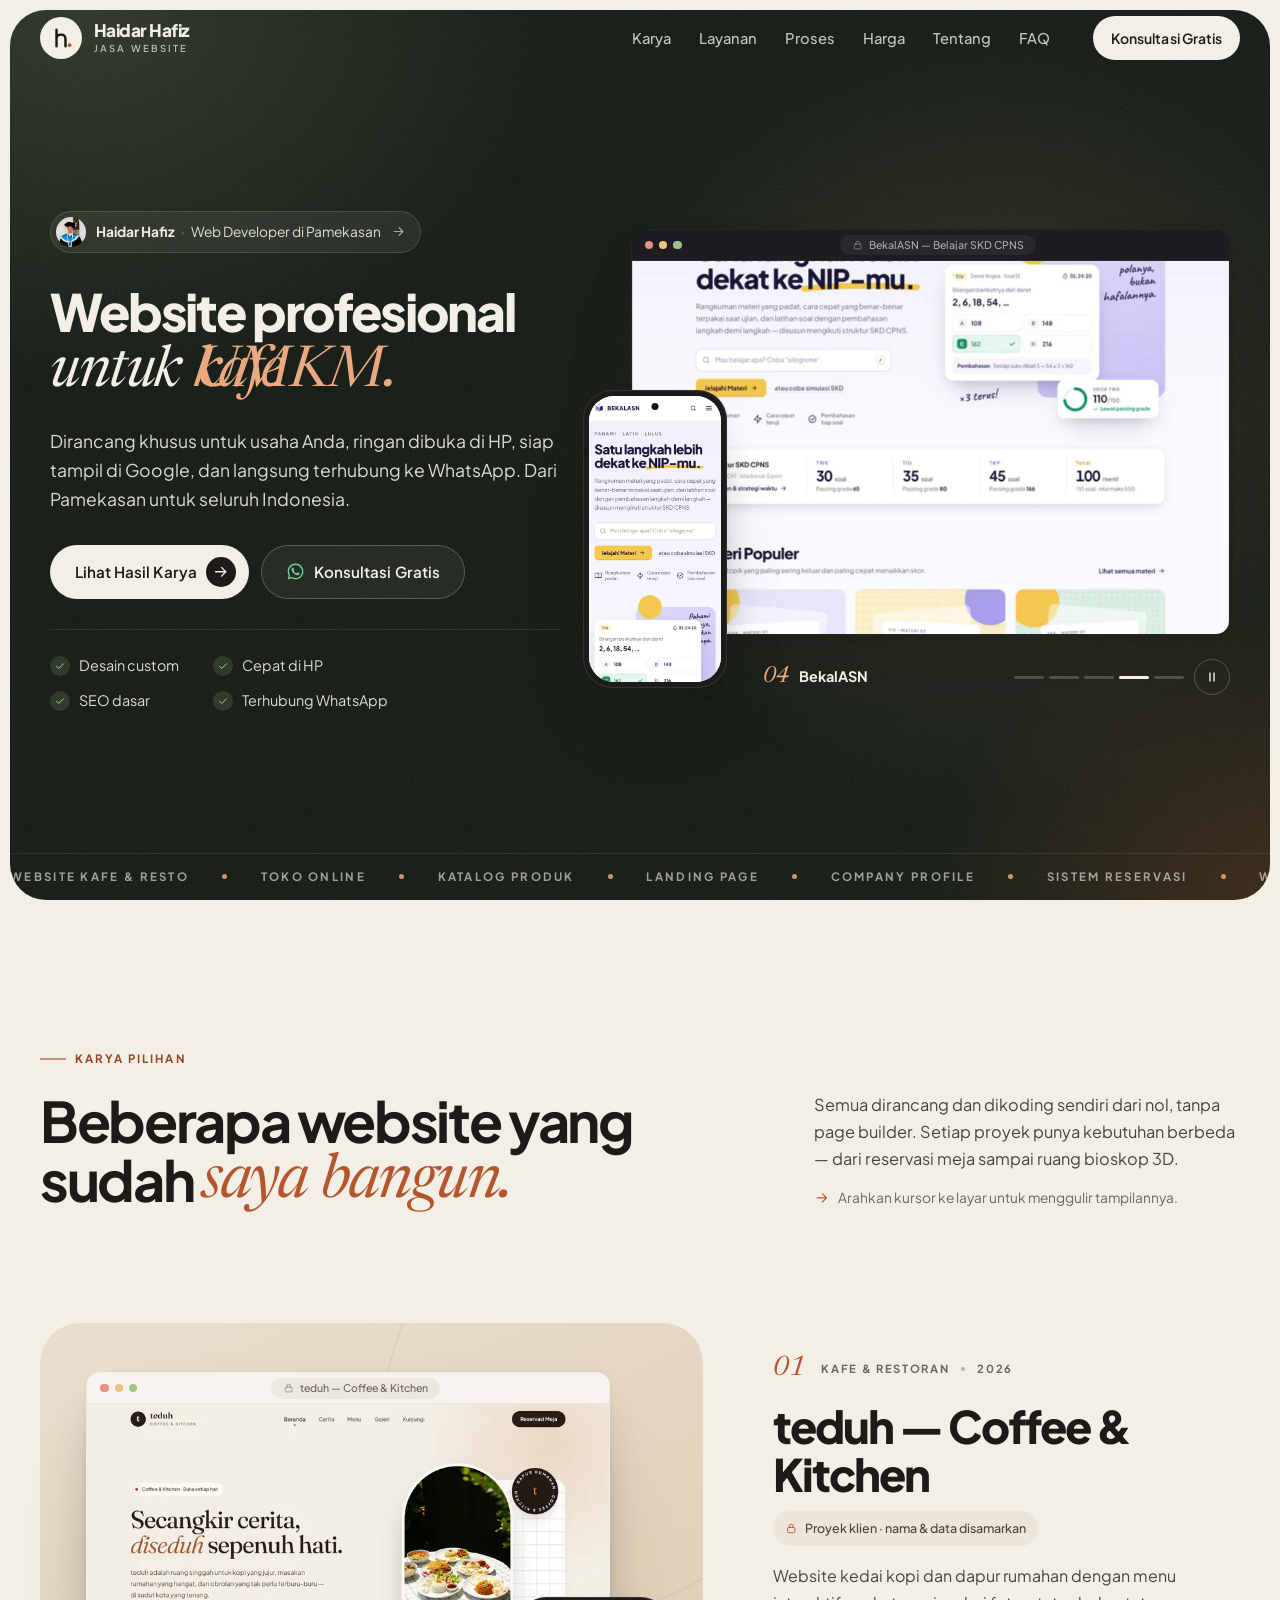
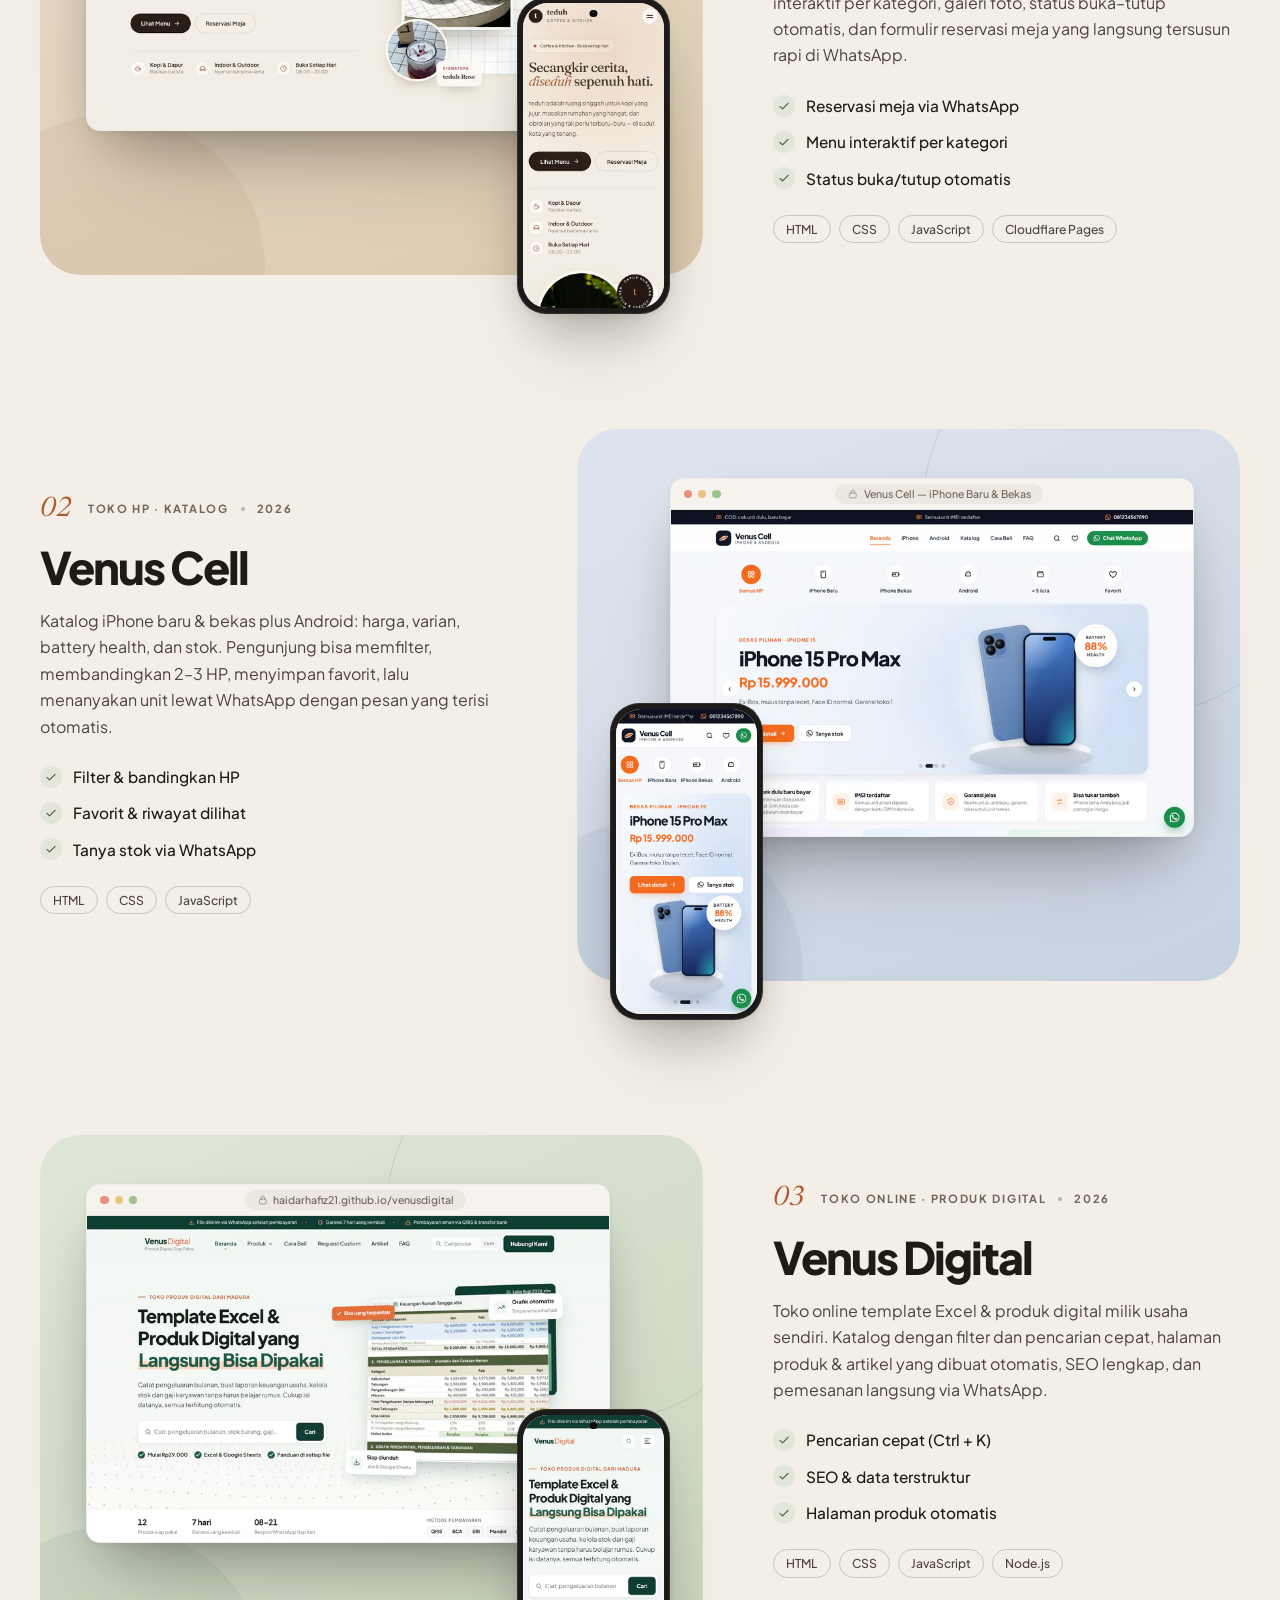
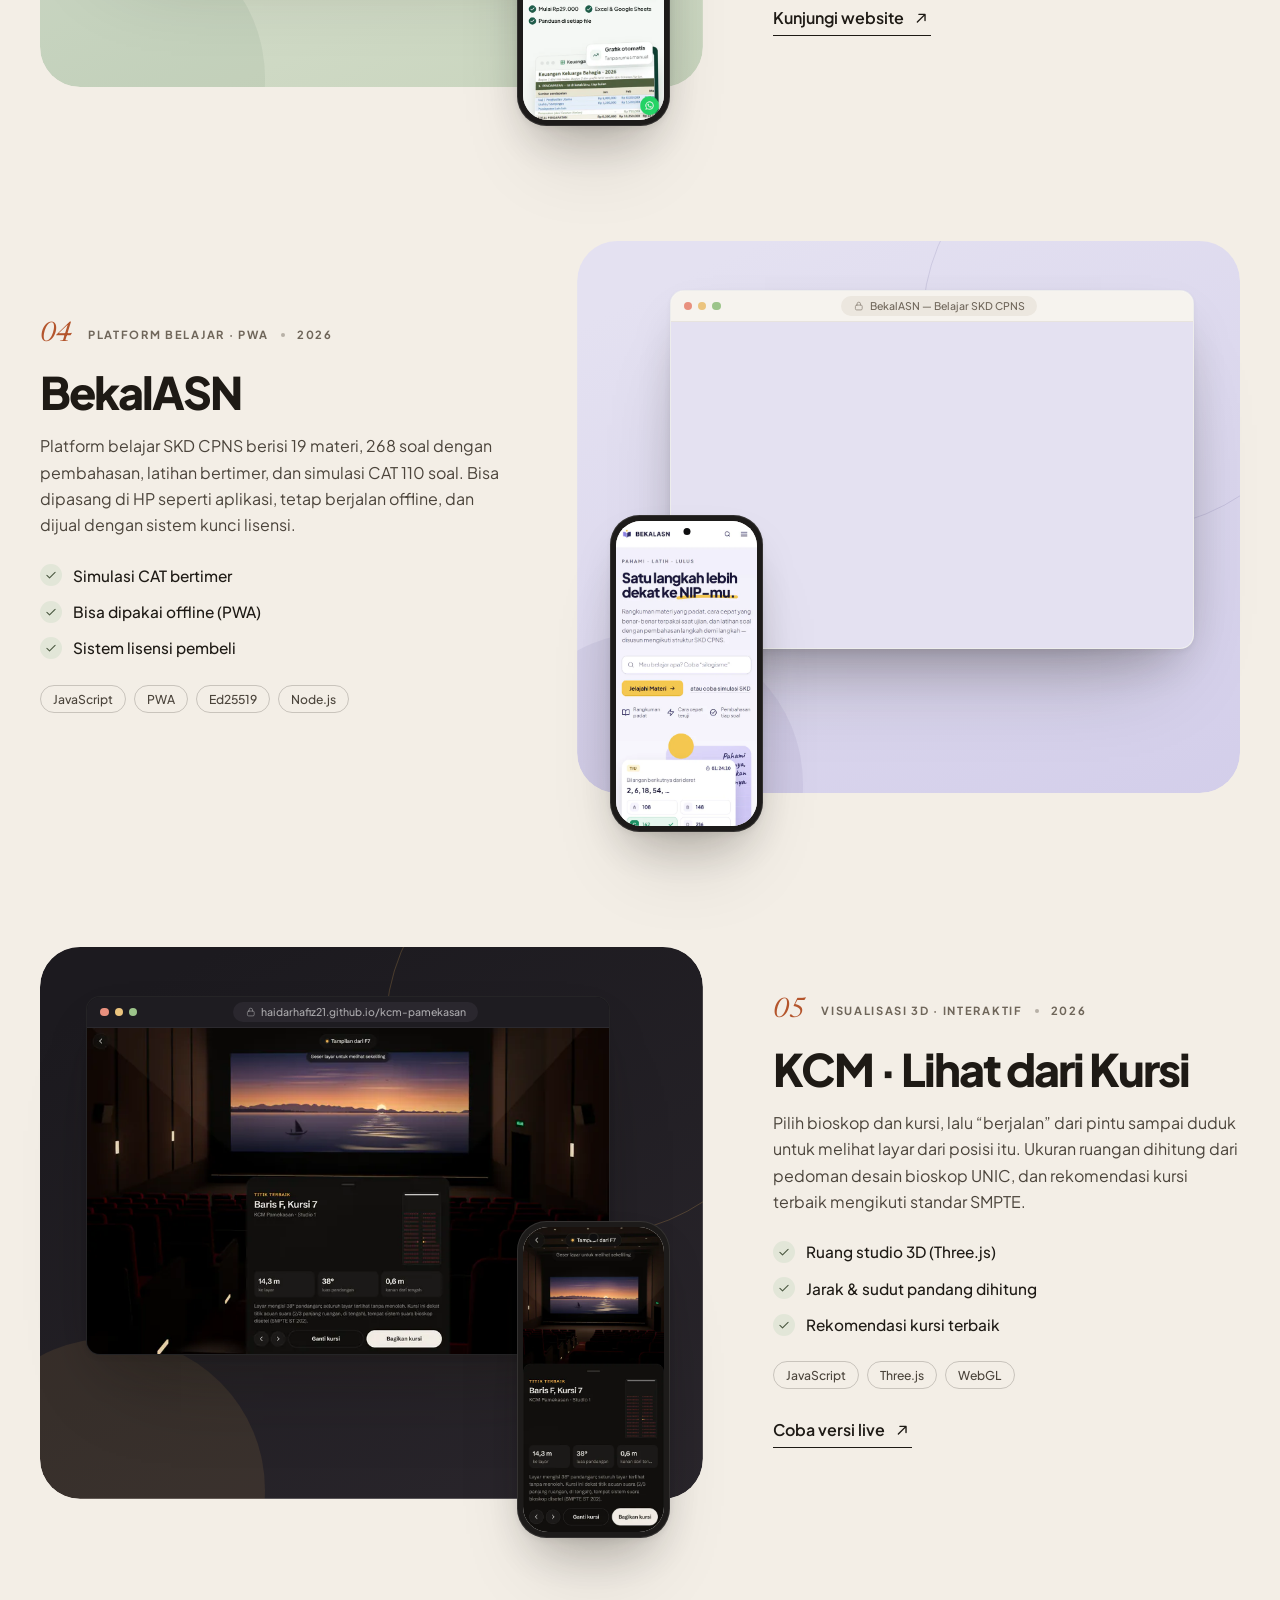
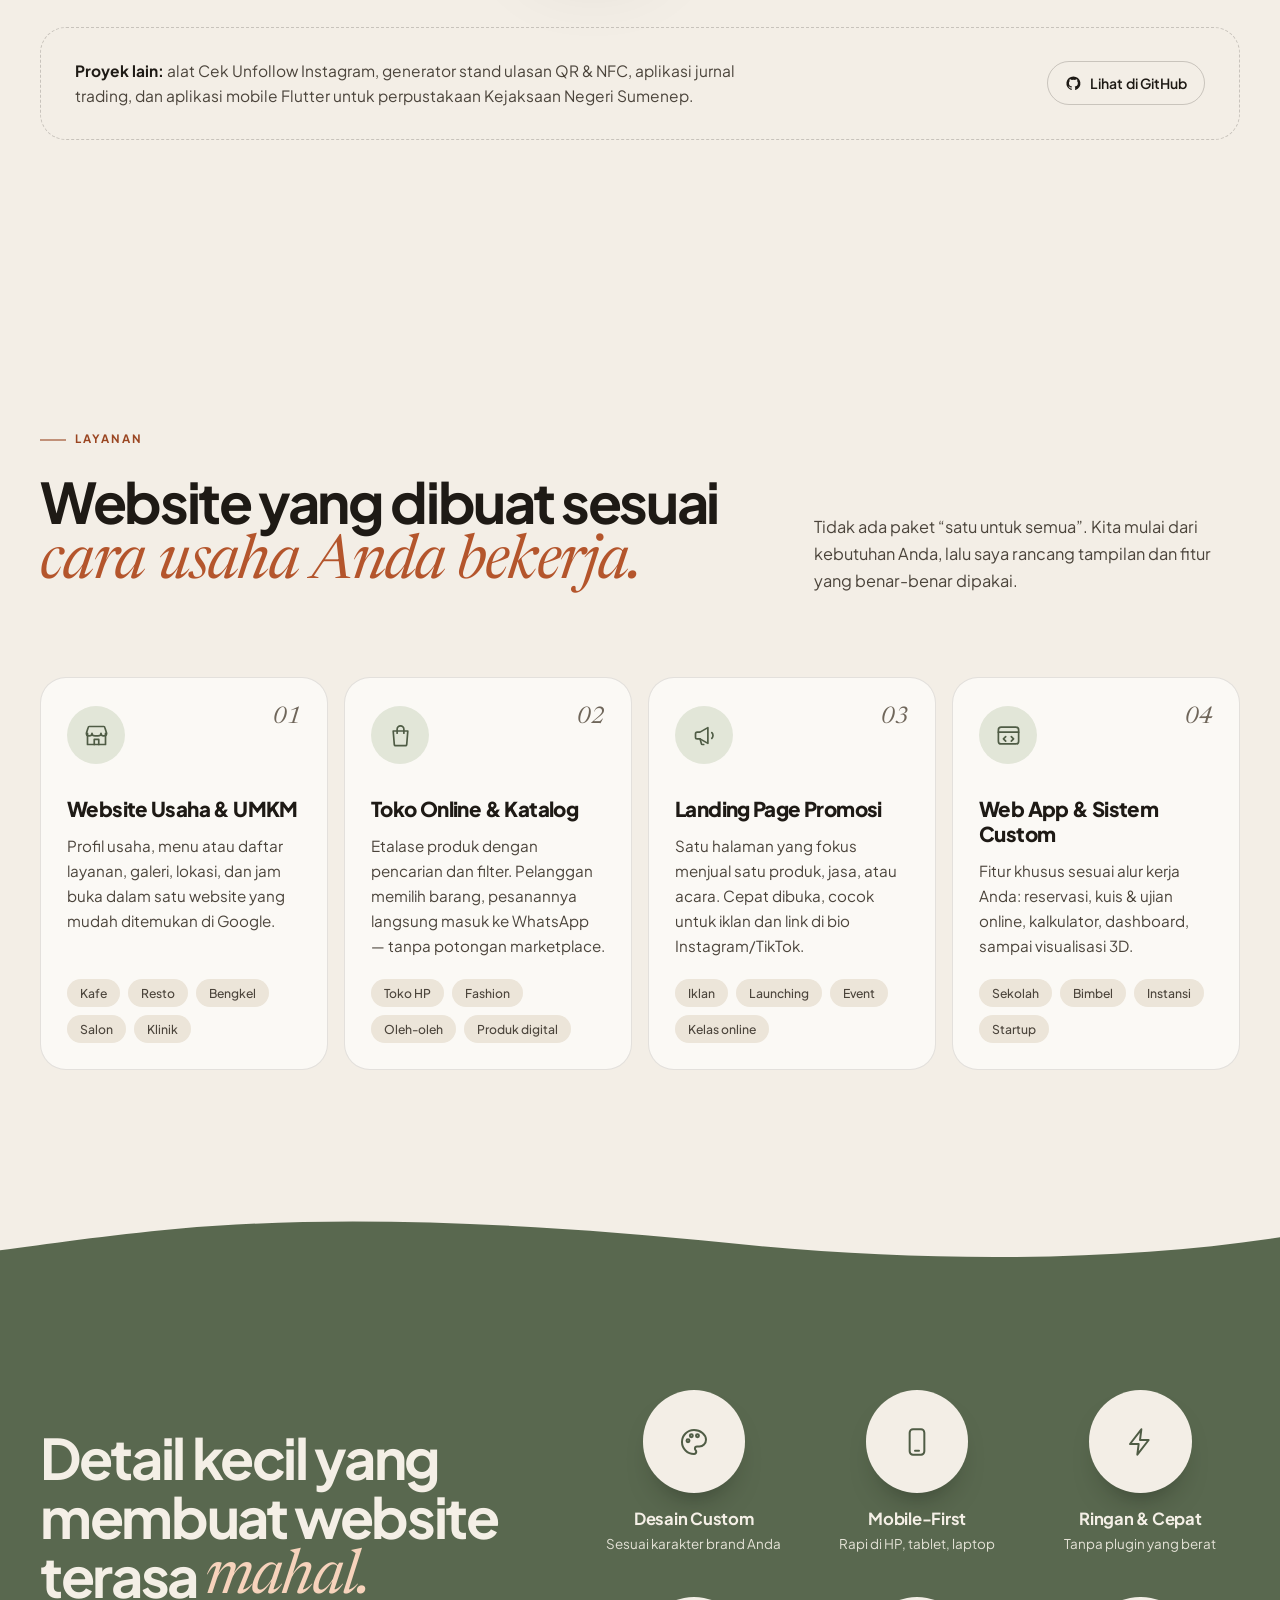
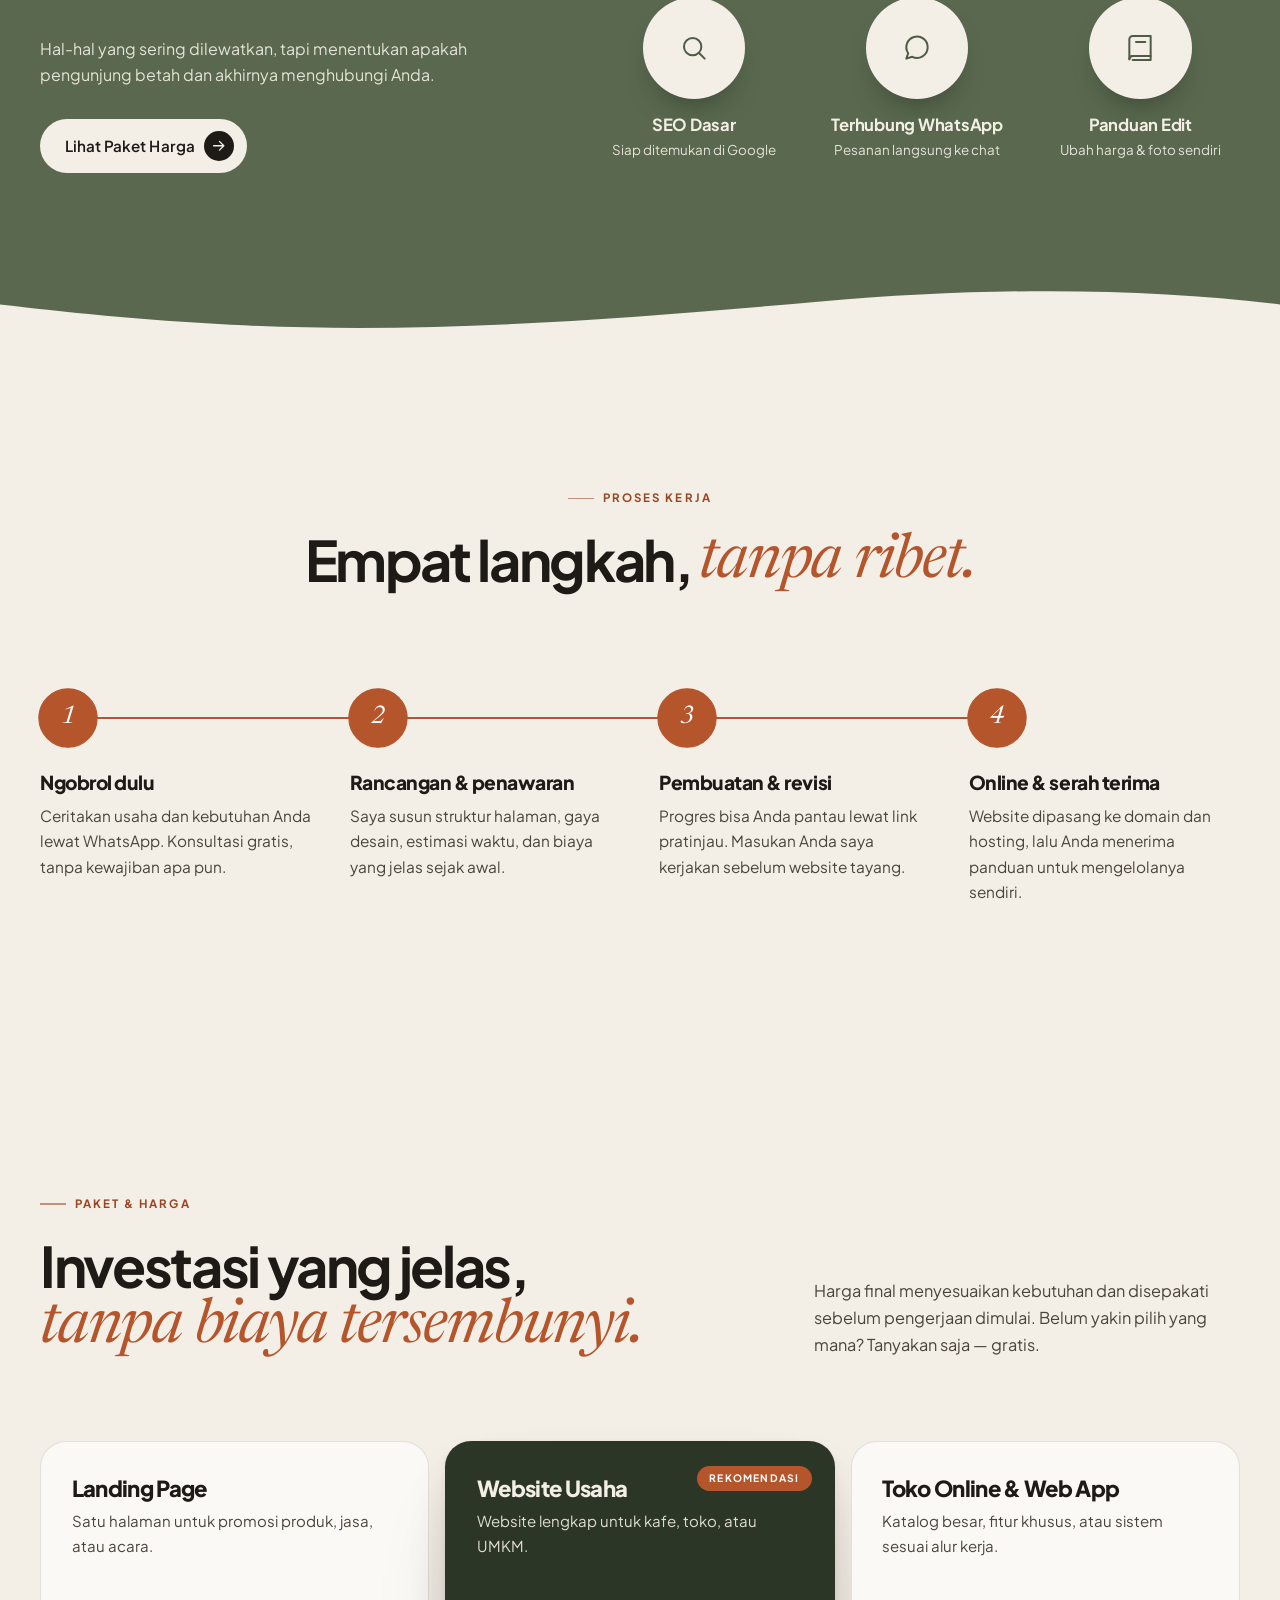
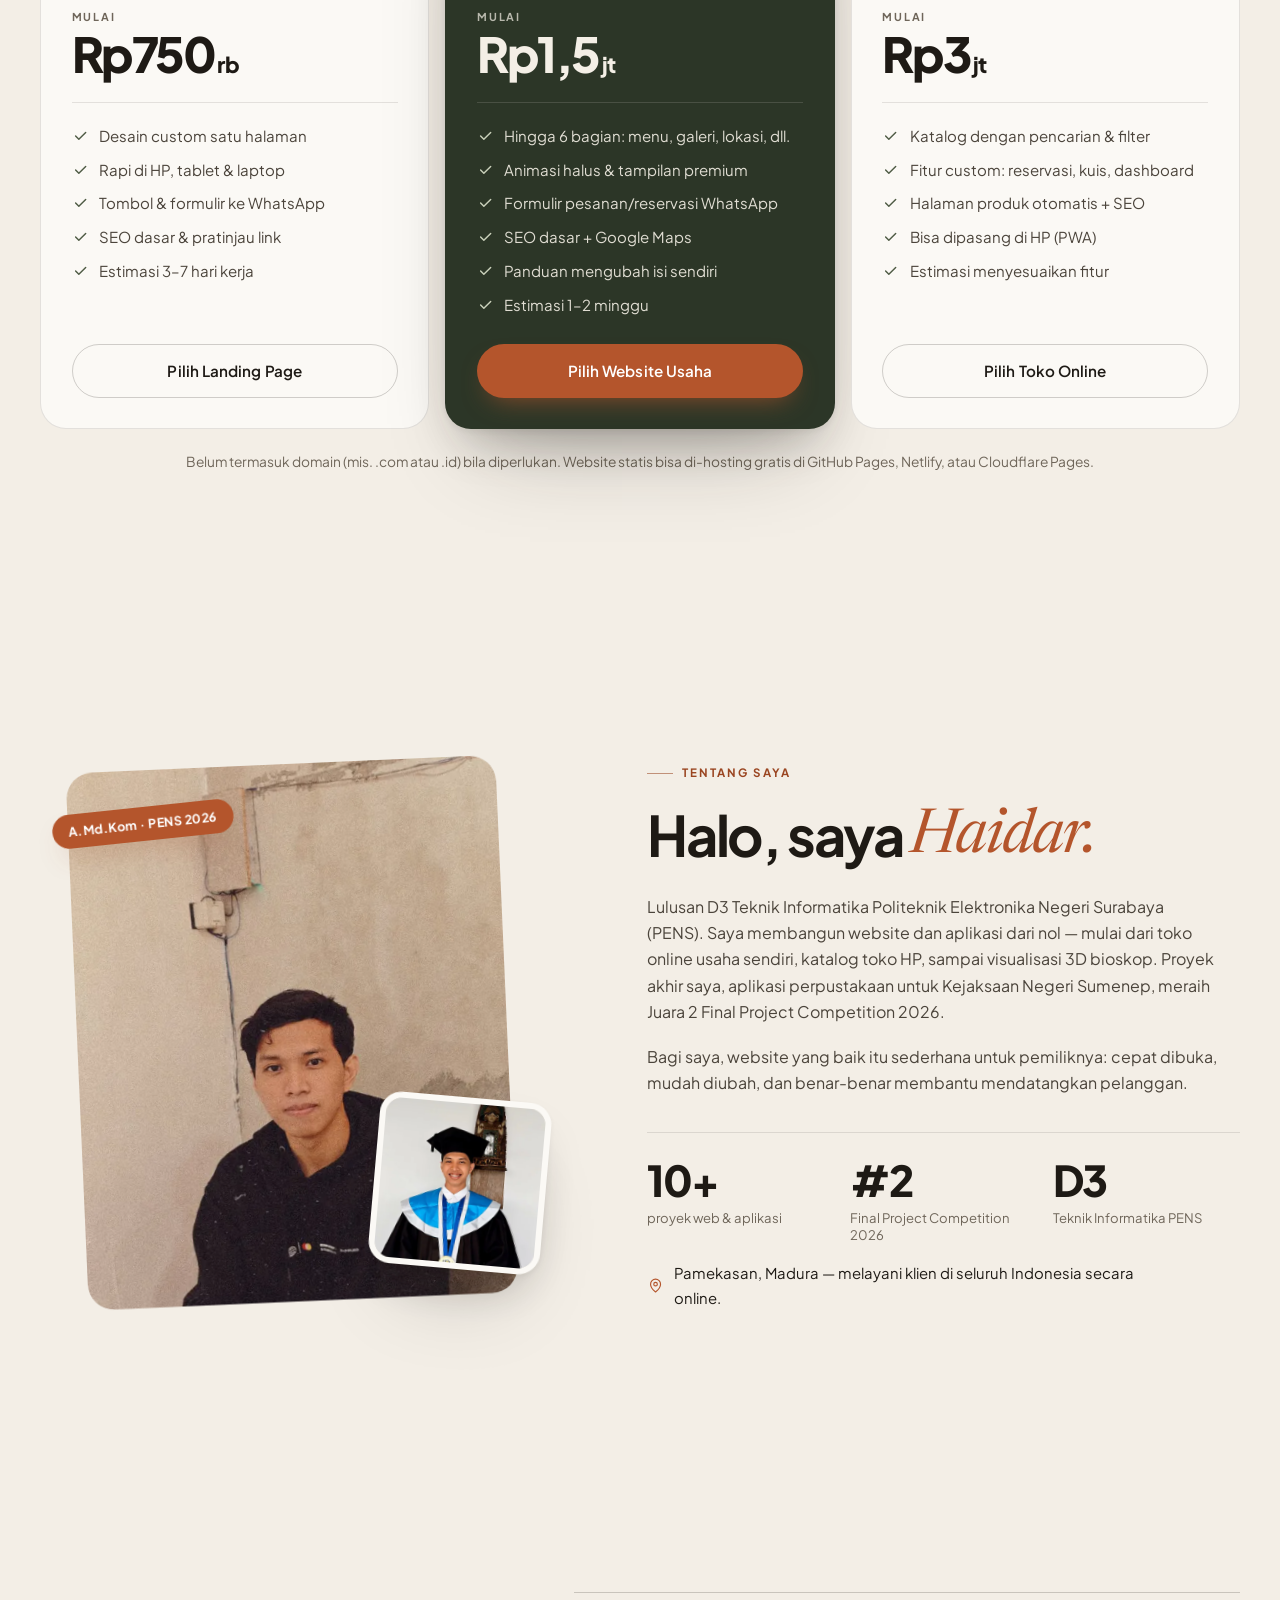
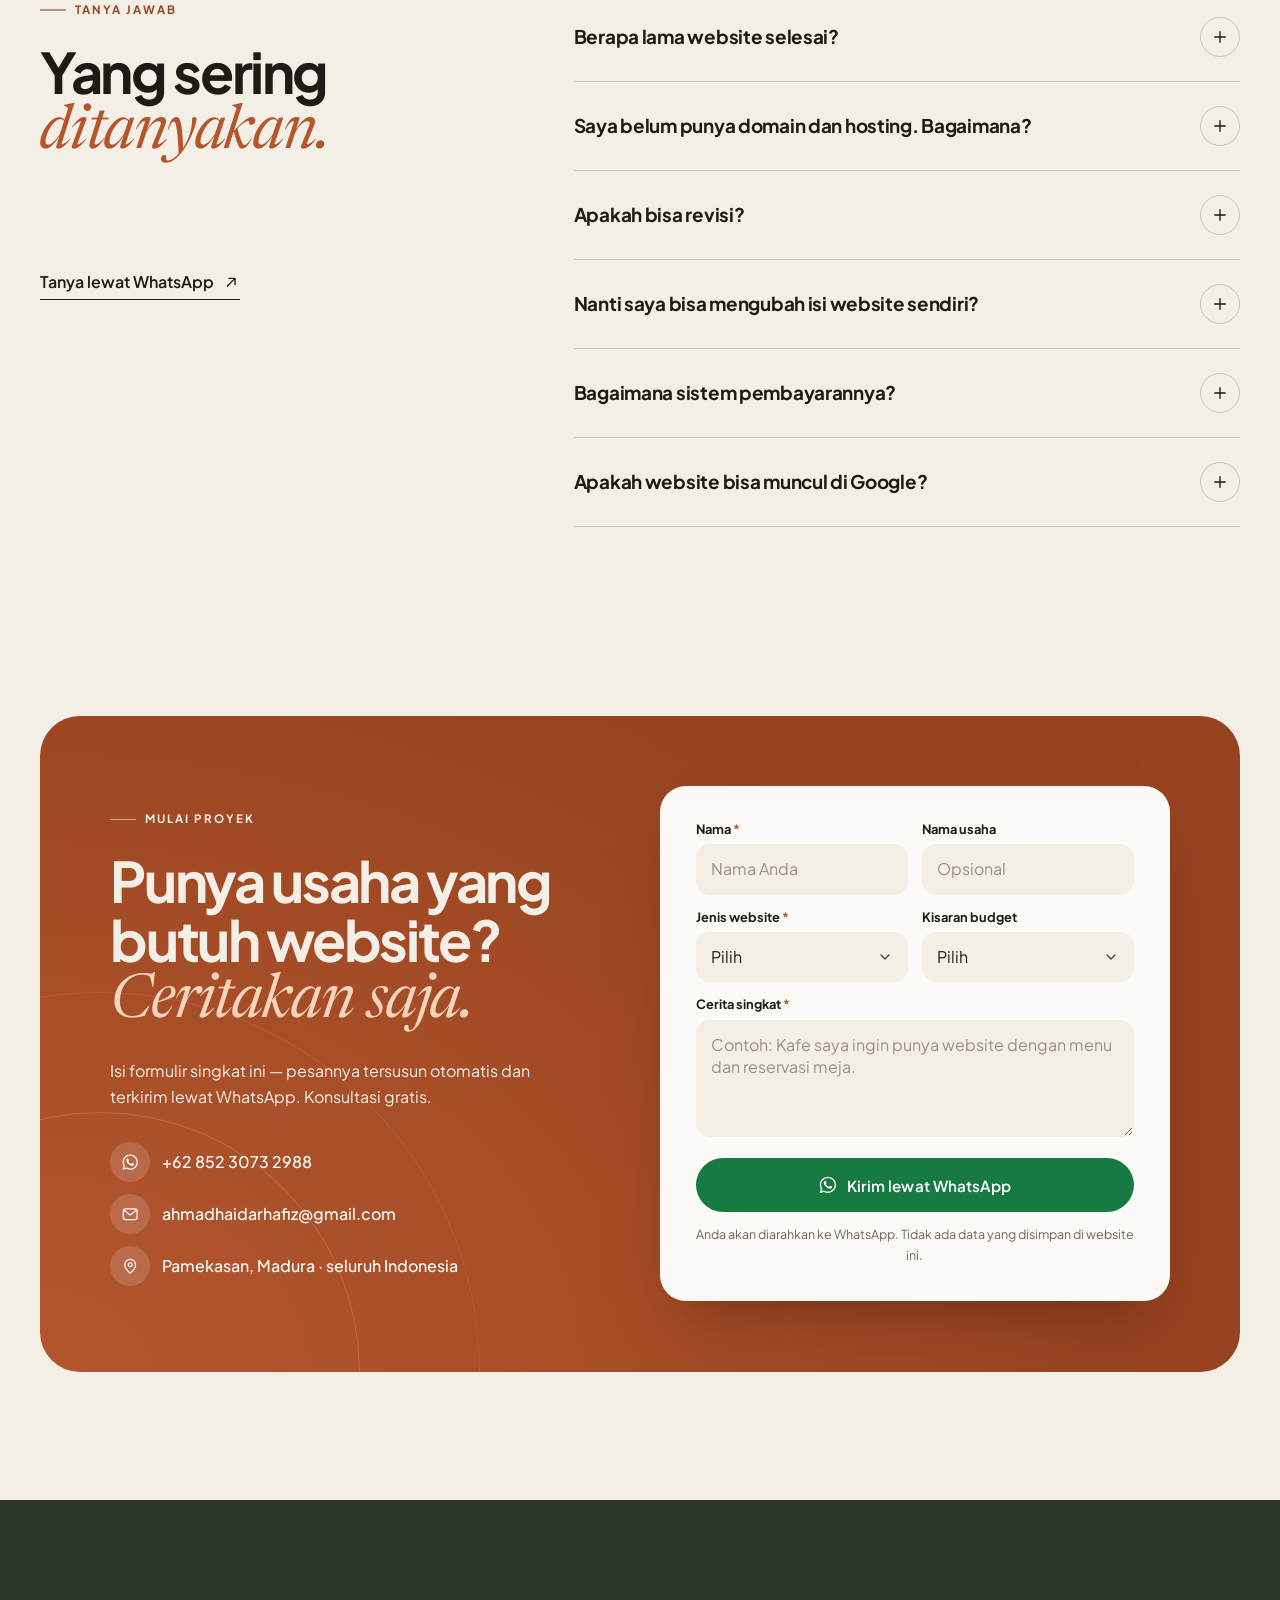
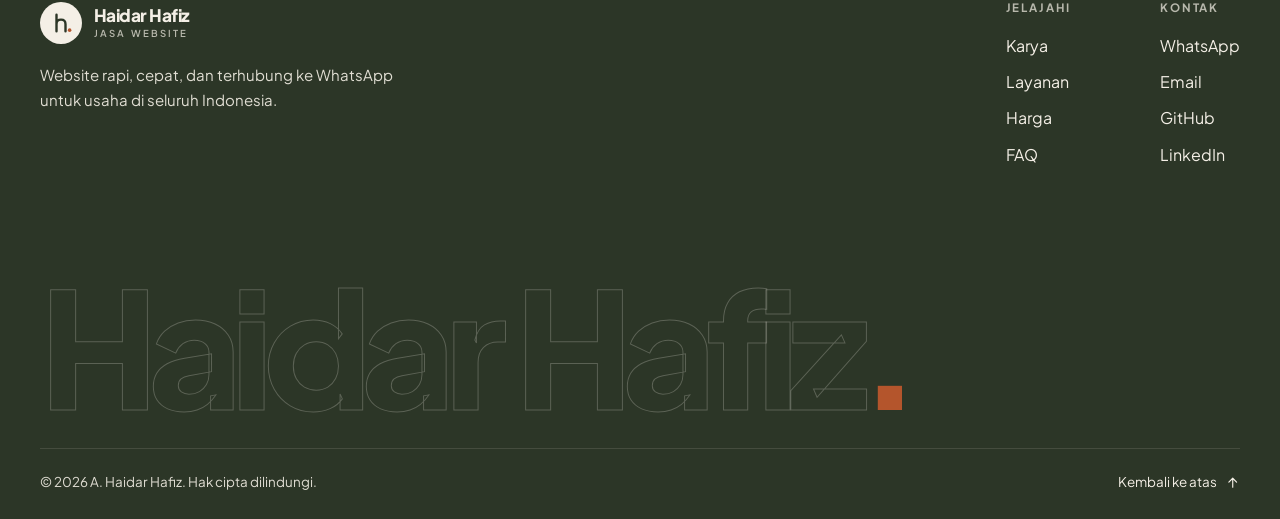
==== commit 0aca6e64: "Hero lebih rapi: dua kolom, ukuran judul wajar, cuplikan karya tegak Co-Authored-By: Claude Opus 5.5" ====
--- a/index.html
+++ b/index.html
@@ -161,77 +161,77 @@
   <!-- ================= HERO ================= -->
   <section class="hero" id="beranda">
     <div class="hero__card">
-      <div class="hero__bg" aria-hidden="true">
-        <svg class="hero__orbits" viewBox="0 0 1440 900" preserveAspectRatio="xMidYMid slice"><g fill="none" stroke="currentColor" stroke-width="1"><ellipse cx="720" cy="1000" rx="600" ry="330"/><ellipse cx="720" cy="1000" rx="840" ry="470"/><ellipse cx="720" cy="1000" rx="1090" ry="620"/></g></svg>
-      </div>
-
-      <div class="wrap hero__inner">
-        <a class="hero__pill" href="#tentang" data-intro="0">
-          <img src="assets/img/haidar-wisuda-400.webp" width="400" height="400" alt="">
-          <span><b>Haidar Hafiz</b><i aria-hidden="true">·</i>Web Developer<span class="hp-loc"> di Pamekasan</span></span>
-          <svg class="ic" aria-hidden="true"><use href="#i-arrow"/></svg>
-        </a>
-
-        <h1 class="hero__title">
-          <span class="hero__l1" data-split>Website profesional untuk</span>
-          <span class="hero__l2"><span class="rot" id="rot" aria-hidden="true"><span class="rot__w is-on">kafe</span> <span class="rot__w">toko</span> <span class="rot__w">UMKM</span> <span class="rot__w">sekolah</span> <span class="rot__w">klinik</span> <span class="rot__w">bisnis</span></span><span class="sr-only">kafe, toko, UMKM, sekolah, klinik, dan bisnis</span><span aria-hidden="true">.</span></span>
-        </h1>
-
-        <p class="hero__lead" data-intro="3">Dirancang khusus untuk usaha Anda, ringan dibuka di HP, siap tampil di Google, dan langsung terhubung ke WhatsApp. Dari Pamekasan untuk seluruh Indonesia.</p>
-
-        <div class="hero__cta" data-intro="4">
-          <a class="btn btn--cream magnetic" href="#karya">Lihat Hasil Karya <span class="btn__ic"><svg class="ic"><use href="#i-arrow"/></svg></span></a>
-          <a class="btn btn--glass magnetic" href="https://wa.me/6285230732988?text=Halo%20Haidar%2C%20saya%20ingin%20konsultasi%20pembuatan%20website." target="_blank" rel="noopener"><svg class="ic"><use href="#i-wa"/></svg> Konsultasi Gratis</a>
-        </div>
-
-        <ul class="hero__checks" data-intro="5">
-          <li><svg class="ic"><use href="#i-check"/></svg>Desain custom</li>
-          <li><svg class="ic"><use href="#i-check"/></svg>Cepat di HP</li>
-          <li><svg class="ic"><use href="#i-check"/></svg>SEO dasar</li>
-          <li><svg class="ic"><use href="#i-check"/></svg>Terhubung WhatsApp</li>
-        </ul>
-      </div>
-
-      <!-- Cuplikan karya: berganti otomatis, bisa dijeda -->
-      <div class="reel" id="reel" data-intro="6">
-        <div class="reel__stage">
-          <div class="reel__tilt" id="reelTilt">
-            <figure class="browser browser--dark reel__browser">
-              <div class="browser__bar"><i></i><i></i><i></i><span class="browser__url"><svg class="ic"><use href="#i-lock"/></svg><span id="reelUrl">teduh — Coffee &amp; Kitchen</span></span></div>
-              <div class="reel__screen">
-                <img class="reel__img is-on" data-pan="y" src="assets/img/karya/kafe-d-800.webp" srcset="assets/img/karya/kafe-d-800.webp 800w, assets/img/karya/kafe-d-1300.webp 1300w, assets/img/karya/kafe-d-1800.webp 1800w" sizes="(min-width: 1100px) 1000px, 92vw" width="1800" height="1875" alt="" fetchpriority="high">
-                <img class="reel__img" data-pan="y" src="[data-uri]" data-srcset="assets/img/karya/venuscell-d-800.webp 800w, assets/img/karya/venuscell-d-1300.webp 1300w, assets/img/karya/venuscell-d-1800.webp 1800w" sizes="(min-width: 1100px) 1000px, 92vw" width="1800" height="1875" alt="">
-                <img class="reel__img" data-pan="y" src="[data-uri]" data-srcset="assets/img/karya/venusdigital-d-800.webp 800w, assets/img/karya/venusdigital-d-1300.webp 1300w, assets/img/karya/venusdigital-d-1800.webp 1800w" sizes="(min-width: 1100px) 1000px, 92vw" width="1800" height="1875" alt="">
-                <img class="reel__img" data-pan="y" src="[data-uri]" data-srcset="assets/img/karya/bekalasn-d-800.webp 800w, assets/img/karya/bekalasn-d-1300.webp 1300w, assets/img/karya/bekalasn-d-1800.webp 1800w" sizes="(min-width: 1100px) 1000px, 92vw" width="1800" height="1875" alt="">
-                <img class="reel__img" data-pan="zoom" src="[data-uri]" data-srcset="assets/img/karya/kcm-d-800.webp 800w, assets/img/karya/kcm-d-1300.webp 1300w, assets/img/karya/kcm-d-1800.webp 1800w" sizes="(min-width: 1100px) 1000px, 92vw" width="1800" height="1125" alt="">
+      <div class="hero__bg" aria-hidden="true"></div>
+
+      <div class="wrap hero__grid">
+        <div class="hero__copy">
+          <a class="hero__pill" href="#tentang" data-intro="0">
+            <img src="assets/img/haidar-wisuda-400.webp" width="400" height="400" alt="">
+            <span><b>Haidar Hafiz</b><i aria-hidden="true">·</i>Web Developer<span class="hp-loc"> di Pamekasan</span></span>
+            <svg class="ic" aria-hidden="true"><use href="#i-arrow"/></svg>
+          </a>
+
+          <h1 class="hero__title">
+            <span class="hero__l1" data-split>Website profesional</span>
+            <span class="hero__l2"><span class="hero__u">untuk</span><span class="rot" id="rot" aria-hidden="true"><span class="rot__w is-on">kafe</span> <span class="rot__w">toko</span> <span class="rot__w">UMKM</span> <span class="rot__w">sekolah</span> <span class="rot__w">klinik</span> <span class="rot__w">bisnis</span></span><span class="sr-only"> kafe, toko, UMKM, sekolah, klinik, dan bisnis</span><span class="hero__dot" aria-hidden="true">.</span></span>
+          </h1>
+
+          <p class="hero__lead" data-intro="3">Dirancang khusus untuk usaha Anda, ringan dibuka di HP, siap tampil di Google, dan langsung terhubung ke WhatsApp. Dari Pamekasan untuk seluruh Indonesia.</p>
+
+          <div class="hero__cta" data-intro="4">
+            <a class="btn btn--cream magnetic" href="#karya">Lihat Hasil Karya <span class="btn__ic"><svg class="ic"><use href="#i-arrow"/></svg></span></a>
+            <a class="btn btn--glass magnetic" href="https://wa.me/6285230732988?text=Halo%20Haidar%2C%20saya%20ingin%20konsultasi%20pembuatan%20website." target="_blank" rel="noopener"><svg class="ic"><use href="#i-wa"/></svg> Konsultasi Gratis</a>
+          </div>
+
+          <ul class="hero__checks" data-intro="5">
+            <li><svg class="ic"><use href="#i-check"/></svg>Desain custom</li>
+            <li><svg class="ic"><use href="#i-check"/></svg>Cepat di HP</li>
+            <li><svg class="ic"><use href="#i-check"/></svg>SEO dasar</li>
+            <li><svg class="ic"><use href="#i-check"/></svg>Terhubung WhatsApp</li>
+          </ul>
+        </div>
+
+        <!-- Cuplikan karya: berganti otomatis, bisa dijeda -->
+        <div class="reel" id="reel" data-intro="6">
+          <div class="reel__stage">
+            <div class="reel__tilt" id="reelTilt">
+              <figure class="browser browser--dark reel__browser">
+                <div class="browser__bar"><i></i><i></i><i></i><span class="browser__url"><svg class="ic"><use href="#i-lock"/></svg><span id="reelUrl">teduh — Coffee &amp; Kitchen</span></span></div>
+                <div class="reel__screen">
+                  <img class="reel__img is-on" data-pan="y" src="assets/img/karya/kafe-d-800.webp" srcset="assets/img/karya/kafe-d-800.webp 800w, assets/img/karya/kafe-d-1300.webp 1300w, assets/img/karya/kafe-d-1800.webp 1800w" sizes="(min-width: 1001px) 640px, 92vw" width="1800" height="1875" alt="" fetchpriority="high">
+                  <img class="reel__img" data-pan="y" src="[data-uri]" data-srcset="assets/img/karya/venuscell-d-800.webp 800w, assets/img/karya/venuscell-d-1300.webp 1300w, assets/img/karya/venuscell-d-1800.webp 1800w" sizes="(min-width: 1001px) 640px, 92vw" width="1800" height="1875" alt="">
+                  <img class="reel__img" data-pan="y" src="[data-uri]" data-srcset="assets/img/karya/venusdigital-d-800.webp 800w, assets/img/karya/venusdigital-d-1300.webp 1300w, assets/img/karya/venusdigital-d-1800.webp 1800w" sizes="(min-width: 1001px) 640px, 92vw" width="1800" height="1875" alt="">
+                  <img class="reel__img" data-pan="y" src="[data-uri]" data-srcset="assets/img/karya/bekalasn-d-800.webp 800w, assets/img/karya/bekalasn-d-1300.webp 1300w, assets/img/karya/bekalasn-d-1800.webp 1800w" sizes="(min-width: 1001px) 640px, 92vw" width="1800" height="1875" alt="">
+                  <img class="reel__img" data-pan="zoom" src="[data-uri]" data-srcset="assets/img/karya/kcm-d-800.webp 800w, assets/img/karya/kcm-d-1300.webp 1300w, assets/img/karya/kcm-d-1800.webp 1800w" sizes="(min-width: 1001px) 640px, 92vw" width="1800" height="1125" alt="">
+                </div>
+              </figure>
+              <figure class="phone reel__phone">
+                <div class="phone__screen">
+                  <img class="reel__img is-on" src="assets/img/karya/kafe-m-420.webp" srcset="assets/img/karya/kafe-m-420.webp 420w, assets/img/karya/kafe-m-780.webp 780w" sizes="(min-width: 1001px) 170px, 28vw" width="780" height="1688" alt="">
+                  <img class="reel__img" src="[data-uri]" data-srcset="assets/img/karya/venuscell-m-420.webp 420w, assets/img/karya/venuscell-m-780.webp 780w" sizes="(min-width: 1001px) 170px, 28vw" width="780" height="1688" alt="">
+                  <img class="reel__img" src="[data-uri]" data-srcset="assets/img/karya/venusdigital-m-420.webp 420w, assets/img/karya/venusdigital-m-780.webp 780w" sizes="(min-width: 1001px) 170px, 28vw" width="780" height="1688" alt="">
+                  <img class="reel__img" src="[data-uri]" data-srcset="assets/img/karya/bekalasn-m-420.webp 420w, assets/img/karya/bekalasn-m-780.webp 780w" sizes="(min-width: 1001px) 170px, 28vw" width="780" height="1688" alt="">
+                  <img class="reel__img" src="[data-uri]" data-srcset="assets/img/karya/kcm-m-420.webp 420w, assets/img/karya/kcm-m-780.webp 780w" sizes="(min-width: 1001px) 170px, 28vw" width="780" height="1688" alt="">
+                </div>
+              </figure>
+            </div>
+          </div>
+
+          <div class="reel__bar">
+            <p class="reel__cap" id="reelCap"><span class="reel__no" id="reelNo">01</span><b id="reelName">teduh — Coffee &amp; Kitchen</b></p>
+            <div class="reel__ctrl">
+              <div class="reel__dots" role="group" aria-label="Pilih cuplikan karya">
+                <button class="reel__dot is-on" type="button" aria-current="true" data-name="teduh — Coffee &amp; Kitchen" data-url="teduh — Coffee &amp; Kitchen" aria-label="Cuplikan 1: teduh — Coffee &amp; Kitchen"><span></span></button>
+                <button class="reel__dot" type="button" data-name="Venus Cell" data-url="Venus Cell — iPhone Baru &amp; Bekas" aria-label="Cuplikan 2: Venus Cell"><span></span></button>
+                <button class="reel__dot" type="button" data-name="Venus Digital" data-url="haidarhafiz21.github.io/venusdigital" aria-label="Cuplikan 3: Venus Digital"><span></span></button>
+                <button class="reel__dot" type="button" data-name="BekalASN" data-url="BekalASN — Belajar SKD CPNS" aria-label="Cuplikan 4: BekalASN"><span></span></button>
+                <button class="reel__dot" type="button" data-name="KCM · Lihat dari Kursi" data-url="haidarhafiz21.github.io/kcm-pamekasan" aria-label="Cuplikan 5: KCM · Lihat dari Kursi"><span></span></button>
               </div>
-            </figure>
-            <figure class="phone reel__phone">
-              <div class="phone__screen">
-                <img class="reel__img is-on" src="assets/img/karya/kafe-m-420.webp" srcset="assets/img/karya/kafe-m-420.webp 420w, assets/img/karya/kafe-m-780.webp 780w" sizes="(min-width: 1100px) 220px, 27vw" width="780" height="1688" alt="">
-                <img class="reel__img" src="[data-uri]" data-srcset="assets/img/karya/venuscell-m-420.webp 420w, assets/img/karya/venuscell-m-780.webp 780w" sizes="(min-width: 1100px) 220px, 27vw" width="780" height="1688" alt="">
-                <img class="reel__img" src="[data-uri]" data-srcset="assets/img/karya/venusdigital-m-420.webp 420w, assets/img/karya/venusdigital-m-780.webp 780w" sizes="(min-width: 1100px) 220px, 27vw" width="780" height="1688" alt="">
-                <img class="reel__img" src="[data-uri]" data-srcset="assets/img/karya/bekalasn-m-420.webp 420w, assets/img/karya/bekalasn-m-780.webp 780w" sizes="(min-width: 1100px) 220px, 27vw" width="780" height="1688" alt="">
-                <img class="reel__img" src="[data-uri]" data-srcset="assets/img/karya/kcm-m-420.webp 420w, assets/img/karya/kcm-m-780.webp 780w" sizes="(min-width: 1100px) 220px, 27vw" width="780" height="1688" alt="">
-              </div>
-            </figure>
-          </div>
-        </div>
-
-        <div class="wrap reel__bar">
-          <p class="reel__cap" id="reelCap"><span class="reel__no" id="reelNo">01</span><b id="reelName">teduh — Coffee &amp; Kitchen</b><span class="reel__cat" id="reelCat">Kafe &amp; Restoran</span></p>
-          <div class="reel__ctrl">
-            <div class="reel__dots" role="group" aria-label="Pilih cuplikan karya">
-              <button class="reel__dot is-on" type="button" aria-current="true" data-name="teduh — Coffee &amp; Kitchen" data-cat="Kafe &amp; Restoran" data-url="teduh — Coffee &amp; Kitchen" aria-label="Cuplikan 1: teduh — Coffee &amp; Kitchen"><span></span></button>
-              <button class="reel__dot" type="button" data-name="Venus Cell" data-cat="Toko HP · Katalog" data-url="Venus Cell — iPhone Baru &amp; Bekas" aria-label="Cuplikan 2: Venus Cell"><span></span></button>
-              <button class="reel__dot" type="button" data-name="Venus Digital" data-cat="Toko Online · Produk Digital" data-url="haidarhafiz21.github.io/venusdigital" aria-label="Cuplikan 3: Venus Digital"><span></span></button>
-              <button class="reel__dot" type="button" data-name="BekalASN" data-cat="Platform Belajar · PWA" data-url="BekalASN — Belajar SKD CPNS" aria-label="Cuplikan 4: BekalASN"><span></span></button>
-              <button class="reel__dot" type="button" data-name="KCM · Lihat dari Kursi" data-cat="Visualisasi 3D" data-url="haidarhafiz21.github.io/kcm-pamekasan" aria-label="Cuplikan 5: KCM · Lihat dari Kursi"><span></span></button>
+              <button class="reel__toggle" id="reelToggle" type="button" aria-label="Jeda cuplikan">
+                <svg class="ic ic-pause" viewBox="0 0 24 24" aria-hidden="true"><path d="M8.5 5v14M15.5 5v14" fill="none" stroke="currentColor" stroke-width="2.4" stroke-linecap="round"/></svg>
+                <svg class="ic ic-play" viewBox="0 0 24 24" aria-hidden="true"><path d="M8 5.6v12.8a.8.8 0 0 0 1.2.7l10.4-6.4a.8.8 0 0 0 0-1.4L9.2 4.9A.8.8 0 0 0 8 5.6z" fill="currentColor"/></svg>
+              </button>
             </div>
-            <button class="reel__toggle" id="reelToggle" type="button" aria-label="Jeda cuplikan">
-              <svg class="ic ic-pause" viewBox="0 0 24 24" aria-hidden="true"><path d="M8.5 5v14M15.5 5v14" fill="none" stroke="currentColor" stroke-width="2.4" stroke-linecap="round"/></svg>
-              <svg class="ic ic-play" viewBox="0 0 24 24" aria-hidden="true"><path d="M8 5.6v12.8a.8.8 0 0 0 1.2.7l10.4-6.4a.8.8 0 0 0 0-1.4L9.2 4.9A.8.8 0 0 0 8 5.6z" fill="currentColor"/></svg>
-            </button>
           </div>
         </div>
       </div>
--- a/assets/css/style.css
+++ b/assets/css/style.css
@@ -371,38 +371,48 @@
 }
 
 /* =========================================================
-   HERO — panel gelap + cuplikan karya
+   HERO — panel gelap, dua kolom: teks + cuplikan karya
    ========================================================= */
 .hero { padding: 10px 10px 0; }
 .hero__card {
   position: relative;
   isolation: isolate;
   overflow: hidden;
-  border-radius: clamp(22px, 3vw, 38px);
+  display: flex; flex-direction: column;
+  min-height: min(calc(100vh - 10px), 920px);
+  min-height: min(calc(100svh - 10px), 920px);
+  border-radius: clamp(22px, 3vw, 36px);
   background: var(--night);
   color: var(--on-dark-2);
-  padding-top: calc(var(--hdr-h) + clamp(26px, 4.6vw, 60px));
-}
+}
+.hero__card > .hero__grid { flex: 1; }
 .hero__bg {
   position: absolute; inset: 0; z-index: -1;
   overflow: hidden;
   pointer-events: none;
   background:
-    radial-gradient(60% 46% at 50% 0%, rgba(167, 189, 134, .2), transparent 72%),
-    radial-gradient(36% 34% at 94% 98%, rgba(180, 85, 44, .3), transparent 72%),
-    radial-gradient(40% 38% at 4% 94%, rgba(102, 117, 90, .32), transparent 72%);
+    radial-gradient(46% 62% at 78% 46%, rgba(235, 169, 130, .15), transparent 70%),
+    radial-gradient(52% 58% at 6% 0%, rgba(167, 189, 134, .17), transparent 72%),
+    radial-gradient(38% 46% at 100% 100%, rgba(180, 85, 44, .24), transparent 72%);
 }
 .hero__bg::after {
   content: "";
   position: absolute; inset: 0;
-  opacity: .12;
+  opacity: .1;
   mix-blend-mode: overlay;
   background-size: 220px 220px;
   background-image: url("data:image/svg+xml,%3Csvg xmlns='http://www.w3.org/2000/svg' width='220' height='220'%3E%3Cfilter id='n'%3E%3CfeTurbulence type='fractalNoise' baseFrequency='.85' numOctaves='3' stitchTiles='stitch'/%3E%3CfeColorMatrix type='saturate' values='0'/%3E%3C/filter%3E%3Crect width='100%25' height='100%25' filter='url(%23n)'/%3E%3C/svg%3E");
 }
-.hero__orbits { position: absolute; inset: 0; width: 100%; height: 100%; max-width: none; color: rgba(244, 239, 230, .07); }
-
-.hero__inner { display: flex; flex-direction: column; align-items: center; text-align: center; }
+
+.hero__grid {
+  display: grid;
+  grid-template-columns: minmax(0, .92fr) minmax(0, 1.08fr);
+  align-items: center;
+  gap: clamp(40px, 5.5vw, 88px);
+  padding: calc(var(--hdr-h) + clamp(30px, 4.4vw, 64px)) 0 clamp(44px, 5.6vw, 80px);
+}
+.hero__copy { max-width: 600px; }
+
 .hero__pill {
   display: inline-flex; align-items: center; gap: 10px;
   padding: 5px 14px 5px 5px;
@@ -421,19 +431,21 @@
 .hero__pill:hover { background: rgba(244, 239, 230, .12); border-color: rgba(244, 239, 230, .26); }
 .hero__pill:hover .ic { transform: translateX(3px); }
 
-.hero__title { margin-top: clamp(22px, 3.2vw, 36px); display: flex; flex-direction: column; align-items: center; color: var(--on-dark); }
+.hero__title { margin-top: clamp(22px, 2.6vw, 30px); color: var(--on-dark); }
 .hero__l1 {
-  font: 800 clamp(2.15rem, 1.1rem + 4.3vw, 5.1rem)/1.02 var(--sans);
-  letter-spacing: -.043em;
-  word-spacing: .04em;
-  text-wrap: balance;
+  display: block;
+  font: 800 clamp(2.25rem, 1.3rem + 2.4vw, 3.5rem)/1.06 var(--sans);
+  letter-spacing: -.042em;
 }
 .hero__l2 {
-  display: flex; justify-content: center;
-  font: italic 400 clamp(3.1rem, 1.3rem + 6.6vw, 7.6rem)/1.12 var(--serif);
-  letter-spacing: -.035em;
-  color: var(--peach);
-}
+  display: flex; align-items: flex-start;
+  margin-top: .04em;
+  font: italic 400 clamp(2.5rem, 1.42rem + 2.7vw, 3.9rem)/1.12 var(--serif);
+  letter-spacing: -.025em;
+  white-space: nowrap;
+}
+.hero__u { margin-right: .24em; color: var(--on-dark); }
+.hero__l2 .rot, .hero__dot { color: var(--peach); }
 .rot { display: inline-grid; overflow: hidden; padding: 0 .1em; margin: 0 -.1em; }
 .rot__w { grid-area: 1 / 1; justify-self: start; white-space: nowrap; }
 html:not(.js) .rot__w:not(:first-child) { display: none; }
@@ -443,41 +455,35 @@
 .js .rot__w.is-out { transform: translate3d(0, -105%, 0); opacity: 0; }
 
 .hero__lead {
-  max-width: 35em;
-  margin-top: 1.3em;
-  font-size: clamp(1rem, .95rem + .3vw, 1.15rem);
+  max-width: 31em;
+  margin-top: 1.25em;
+  font-size: clamp(1rem, .96rem + .2vw, 1.1rem);
   color: var(--on-dark-2);
 }
-.hero__cta { display: flex; flex-wrap: wrap; justify-content: center; gap: 12px; margin-top: 2em; }
+.hero__cta { display: flex; flex-wrap: wrap; gap: 12px; margin-top: 1.9em; }
 .hero__checks {
-  list-style: none; padding: 0;
-  margin: clamp(24px, 3vw, 32px) 0 0;
-  display: flex; flex-wrap: wrap; justify-content: center; gap: 10px 24px;
-  font-size: .88rem; color: var(--on-dark-2);
-}
-.hero__checks li { display: flex; align-items: center; gap: 8px; }
-.hero__checks .ic { width: 18px; height: 18px; padding: 3px; border-radius: 50%; background: rgba(159, 196, 138, .16); color: #A9CF93; }
+  list-style: none;
+  margin: 30px 0 0; padding: 24px 0 0;
+  border-top: 1px solid rgba(244, 239, 230, .1);
+  display: grid; grid-template-columns: repeat(2, max-content);
+  gap: 12px 34px;
+  font-size: .9rem; color: var(--on-dark-2);
+}
+.hero__checks li { display: flex; align-items: center; gap: 9px; }
+.hero__checks .ic { width: 20px; height: 20px; padding: 4px; border-radius: 50%; background: rgba(159, 196, 138, .16); color: #A9CF93; }
 
 /* Cuplikan karya */
-.reel { position: relative; margin-top: clamp(46px, 6vw, 86px); }
+.reel { position: relative; }
 .reel::before {
   content: "";
-  position: absolute; left: 50%; top: 14%;
-  width: min(84%, 940px); height: 66%;
-  transform: translateX(-50%);
-  background: radial-gradient(closest-side, rgba(235, 169, 130, .24), transparent);
-  filter: blur(40px);
+  position: absolute; left: 6%; right: 6%; top: 10%; bottom: 18%;
+  background: radial-gradient(closest-side, rgba(235, 169, 130, .2), transparent);
+  filter: blur(36px);
   pointer-events: none;
 }
-.reel__stage {
-  width: min(100% - 2 * var(--gutter), 1040px);
-  margin-inline: auto;
-  perspective: 1700px;
-  perspective-origin: 50% -10%;
-}
-.reel__tilt { position: relative; transform-origin: 50% 0%; transform-style: preserve-3d; }
-.js .reel__tilt { transform: rotateX(16deg) scale(.94); will-change: transform; }
-.reel__browser { position: relative; box-shadow: 0 50px 110px -40px rgba(0, 0, 0, .8), 0 0 0 1px rgba(244, 239, 230, .07); }
+.reel__stage { position: relative; }
+.reel__tilt { position: relative; }
+.reel__browser { position: relative; box-shadow: 0 40px 90px -36px rgba(0, 0, 0, .78), 0 0 0 1px rgba(244, 239, 230, .07); }
 .reel__screen { position: relative; aspect-ratio: 16 / 10; overflow: hidden; background: var(--night-2); }
 .reel__img {
   position: absolute; left: 0; top: 0;
@@ -490,32 +496,33 @@
 .reel__screen .reel__img[data-pan="zoom"] { height: 100%; object-fit: cover; object-position: top; }
 .reel__screen .reel__img.is-on, .reel__screen .reel__img.is-off { animation: reelPan var(--dur, 5.6s) cubic-bezier(.45, .05, .3, 1) both; }
 .reel__screen .reel__img[data-pan="zoom"].is-on, .reel__screen .reel__img[data-pan="zoom"].is-off { animation-name: reelZoom; }
-@keyframes reelPan { from { transform: translate3d(0, 0, 0); } to { transform: translate3d(0, -17%, 0); } }
-@keyframes reelZoom { from { transform: scale(1.001); } to { transform: scale(1.07); } }
-.reel__phone { position: absolute; right: -4%; bottom: -5%; width: 21%; transform: translateZ(70px); }
+@keyframes reelPan { from { transform: translate3d(0, 0, 0); } to { transform: translate3d(0, -15%, 0); } }
+@keyframes reelZoom { from { transform: scale(1.001); } to { transform: scale(1.06); } }
+.reel__phone { position: absolute; left: -8%; bottom: -13%; width: 24%; z-index: 2; }
+.js .is-loaded .reel__phone { animation: float 7s ease-in-out 2.2s infinite; }
 .reel__phone .reel__img { height: 100%; object-fit: cover; object-position: top; }
 .reel.is-paused .reel__img, .reel.is-paused .reel__dot span { animation-play-state: paused; }
 
 .reel__bar {
   position: relative;
   display: flex; flex-wrap: wrap; align-items: center; justify-content: space-between;
-  gap: 14px 28px;
-  padding: clamp(44px, 6vw, 84px) 0 clamp(24px, 3.4vw, 40px);
+  gap: 10px 20px;
+  padding: 24px 0 0 22%;
 }
 .reel__cap {
-  display: flex; flex-wrap: wrap; align-items: baseline; gap: 4px 12px;
-  font-size: .92rem;
+  display: flex; align-items: baseline; gap: 10px;
+  min-width: 0;
+  font-size: .9rem;
   transition: opacity .25s ease;
 }
 .reel__cap.is-swap { opacity: 0; }
-.reel__no { font: italic 400 1.6rem/1 var(--serif); color: var(--peach); }
-.reel__cap b { font-weight: 700; color: var(--on-dark); }
-.reel__cat { color: var(--on-dark-3); }
-.reel__ctrl { display: flex; align-items: center; gap: 12px; }
-.reel__dots { display: flex; gap: 6px; }
+.reel__no { font: italic 400 1.4rem/1 var(--serif); color: var(--peach); }
+.reel__cap b { font-weight: 700; color: var(--on-dark); white-space: nowrap; }
+.reel__ctrl { display: flex; align-items: center; gap: 10px; }
+.reel__dots { display: flex; gap: 5px; }
 .reel__dot {
   position: relative;
-  width: 44px; height: 34px;
+  width: 30px; height: 32px;
   padding: 0; border: 0;
   background: none;
   cursor: pointer;
@@ -533,7 +540,7 @@
 @keyframes reelFill { from { transform: scaleX(0); } to { transform: scaleX(1); } }
 .reel__dot:focus-visible { outline-color: var(--peach); }
 .reel__toggle {
-  width: 40px; height: 40px; flex: none;
+  width: 36px; height: 36px; flex: none;
   border-radius: 50%;
   border: 1px solid rgba(244, 239, 230, .24);
   background: transparent;
@@ -544,7 +551,7 @@
 }
 .reel__toggle:hover { background: rgba(244, 239, 230, .1); border-color: rgba(244, 239, 230, .4); }
 .reel__toggle:focus-visible { outline-color: var(--peach); }
-.reel__toggle .ic { width: 15px; height: 15px; }
+.reel__toggle .ic { width: 14px; height: 14px; }
 .reel__toggle .ic-play, .reel.is-stopped .reel__toggle .ic-pause { display: none; }
 .reel.is-stopped .reel__toggle .ic-play { display: block; }
 
@@ -1268,11 +1275,11 @@
 .js .is-loaded [data-intro="3"] { transition-delay: .62s; }
 .js .is-loaded [data-intro="4"] { transition-delay: .74s; }
 .js .is-loaded [data-intro="5"] { transition-delay: .86s; }
-.js .reel[data-intro] { transform: translate3d(0, 90px, 0); }
-.js .is-loaded .reel[data-intro] { transform: none; transition: opacity 1.4s var(--ease) .5s, transform 1.8s var(--ease) .5s; }
+.js .reel[data-intro] { transform: translate3d(0, 46px, 0); }
+.js .is-loaded .reel[data-intro] { transform: none; transition: opacity 1.2s var(--ease) .45s, transform 1.5s var(--ease) .45s; }
 .js .hero__l1 { --d: .12s; }
-.js .hero__l2 { opacity: 0; transform: translate3d(0, 34%, 0); }
-.js .is-loaded .hero__l2 { opacity: 1; transform: none; transition: opacity 1s var(--ease) .38s, transform 1.3s var(--ease) .38s; }
+.js .hero__l2 { opacity: 0; transform: translate3d(0, 30%, 0); }
+.js .is-loaded .hero__l2 { opacity: 1; transform: none; transition: opacity 1s var(--ease) .3s, transform 1.2s var(--ease) .3s; }
 
 /* elemen yang digerakkan JS (parallax) memakai properti `translate` agar tidak bentrok dengan animasi `transform`.
    Parallax hanya aktif di layar besar dengan mouse. */
@@ -1305,9 +1312,12 @@
   .about__visual { width: min(76%, 400px); }
   .faq__grid { grid-template-columns: 1fr; }
   .contact__card { grid-template-columns: 1fr; }
-  .reel__bar { justify-content: center; text-align: center; }
-  .reel__cap { justify-content: center; }
-  .reel__phone { right: -1%; }
+}
+
+@media (max-width: 1000px) {
+  .hero__grid { grid-template-columns: 1fr; gap: clamp(48px, 8vw, 72px); }
+  .hero__copy { max-width: 36em; }
+  .reel { width: min(100% - 6%, 640px); margin-left: auto; margin-right: 2%; }
 }
 
 @media (max-width: 640px) {
@@ -1325,12 +1335,14 @@
   .hero__card { border-radius: 24px; }
   .hero__pill { font-size: .8rem; }
   .hero__pill .hp-loc { display: none; }
-  .hero__cta { width: 100%; flex-direction: column; }
+  .hero__cta { flex-direction: column; }
   .hero__cta .btn { width: 100%; }
-  .hero__checks { display: grid; grid-template-columns: repeat(2, minmax(0, auto)); gap: 10px 18px; text-align: left; font-size: .84rem; }
-  .reel__phone { width: 27%; right: -2%; bottom: -8%; }
-  .reel__bar { padding-top: 46px; }
-  .reel__dot { width: 36px; height: 44px; }
+  .hero__checks { grid-template-columns: repeat(2, minmax(0, auto)); gap: 10px 18px; font-size: .86rem; }
+  .reel { width: 100%; margin: 0; }
+  .reel__phone { left: auto; right: -2%; width: 27%; bottom: -10%; }
+  .reel__bar { padding: 22px 0 0; justify-content: flex-start; }
+  .reel__cap { width: 70%; }
+  .reel__dot { width: 30px; height: 44px; }
 
   .work__media { aspect-ratio: 1 / 1.02; }
   .work__browser, .work--flip .work__browser { left: 6%; right: auto; top: 8%; width: 88%; }
@@ -1353,7 +1365,8 @@
 }
 
 @media (max-width: 380px) {
-  .hero__l1 { font-size: 2rem; }
+  .hero__l1 { font-size: 2.05rem; }
+  .hero__l2 { font-size: 2.3rem; }
   .why__list { gap: 24px 10px; }
   .stats b { font-size: 1.9rem; }
 }
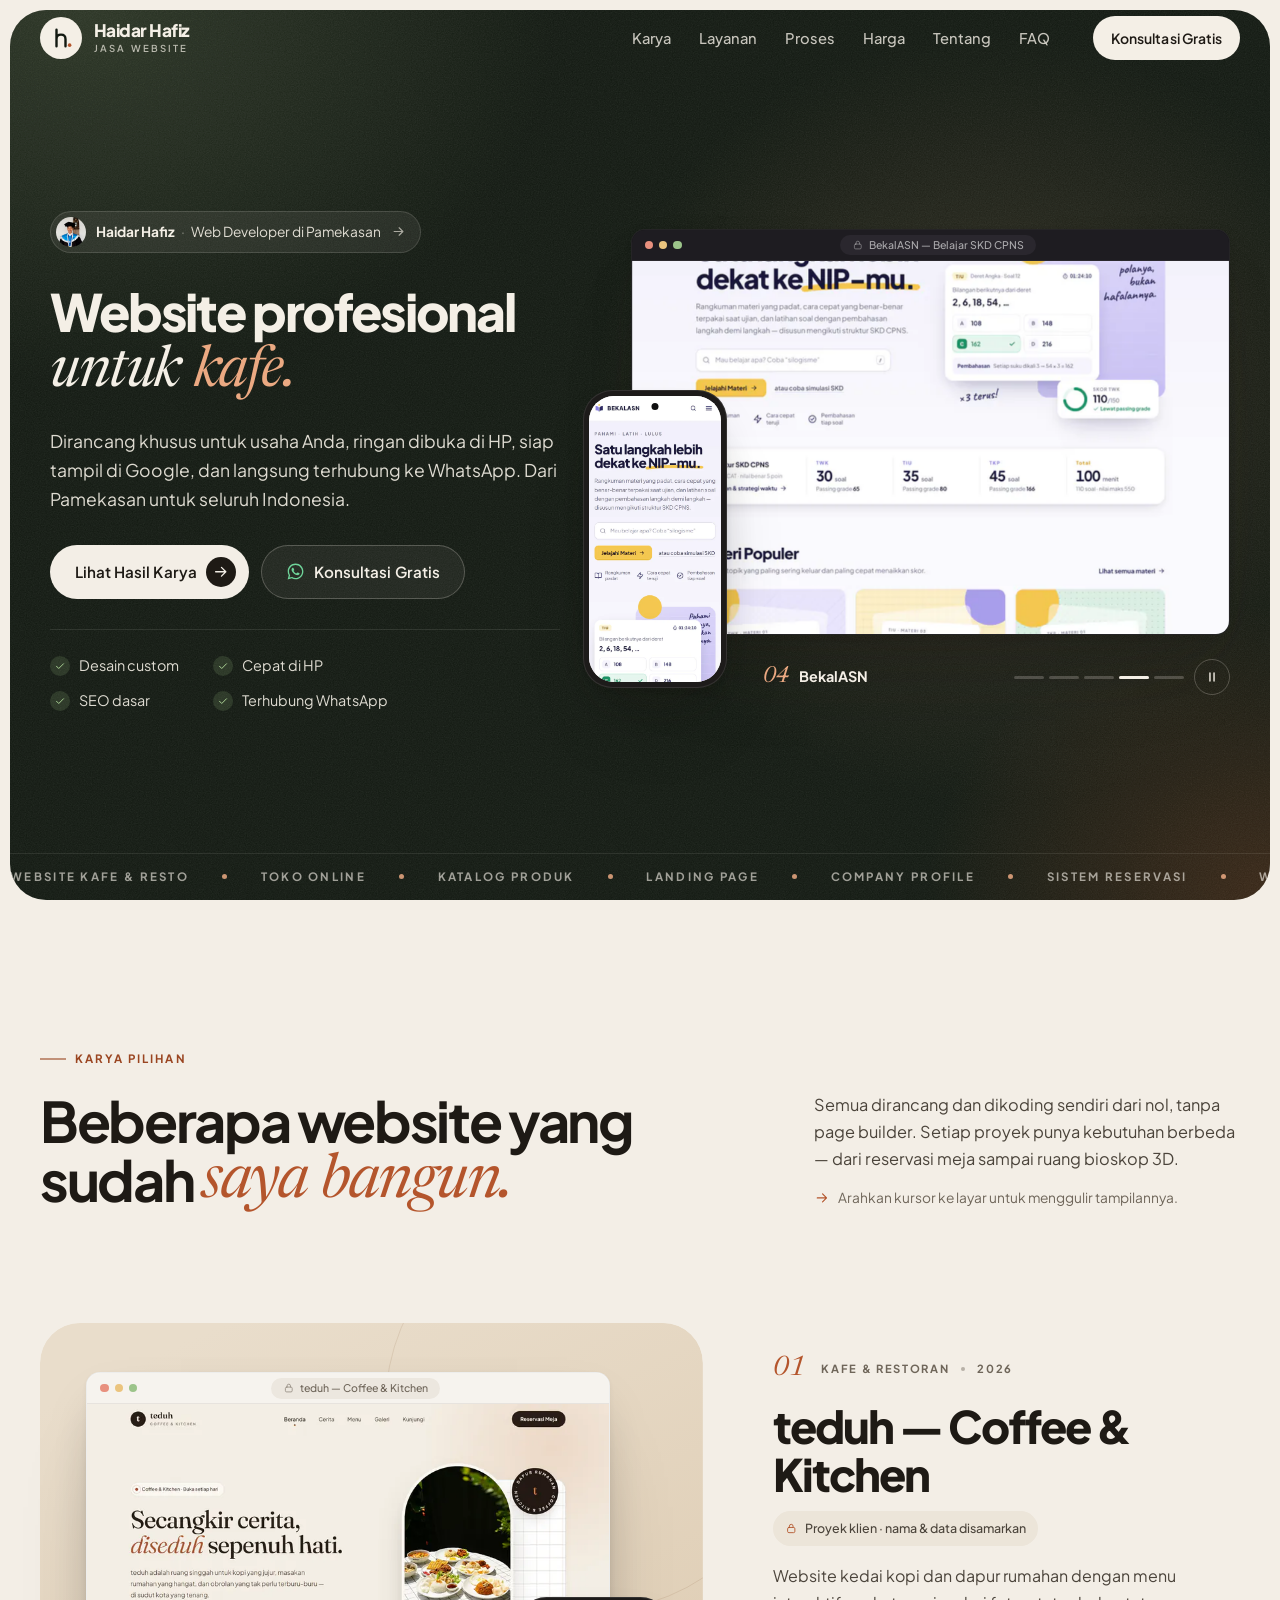
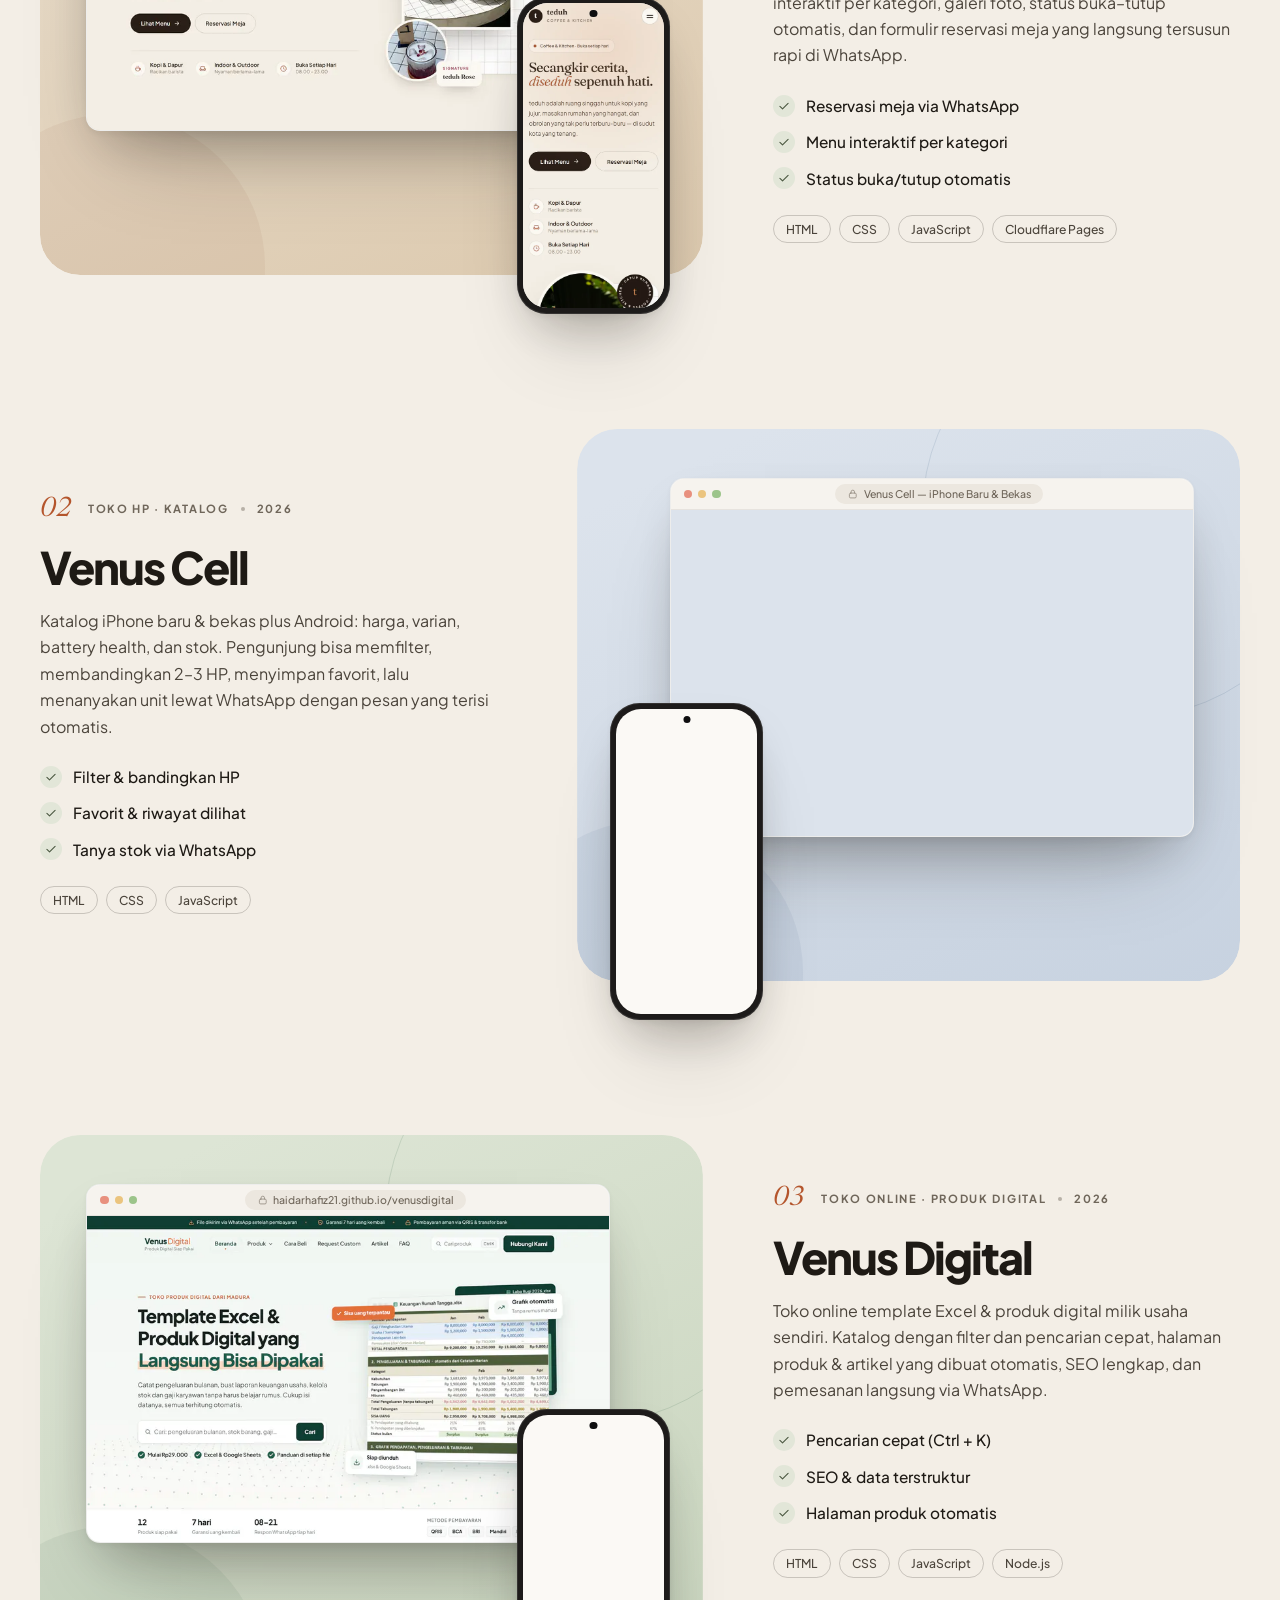
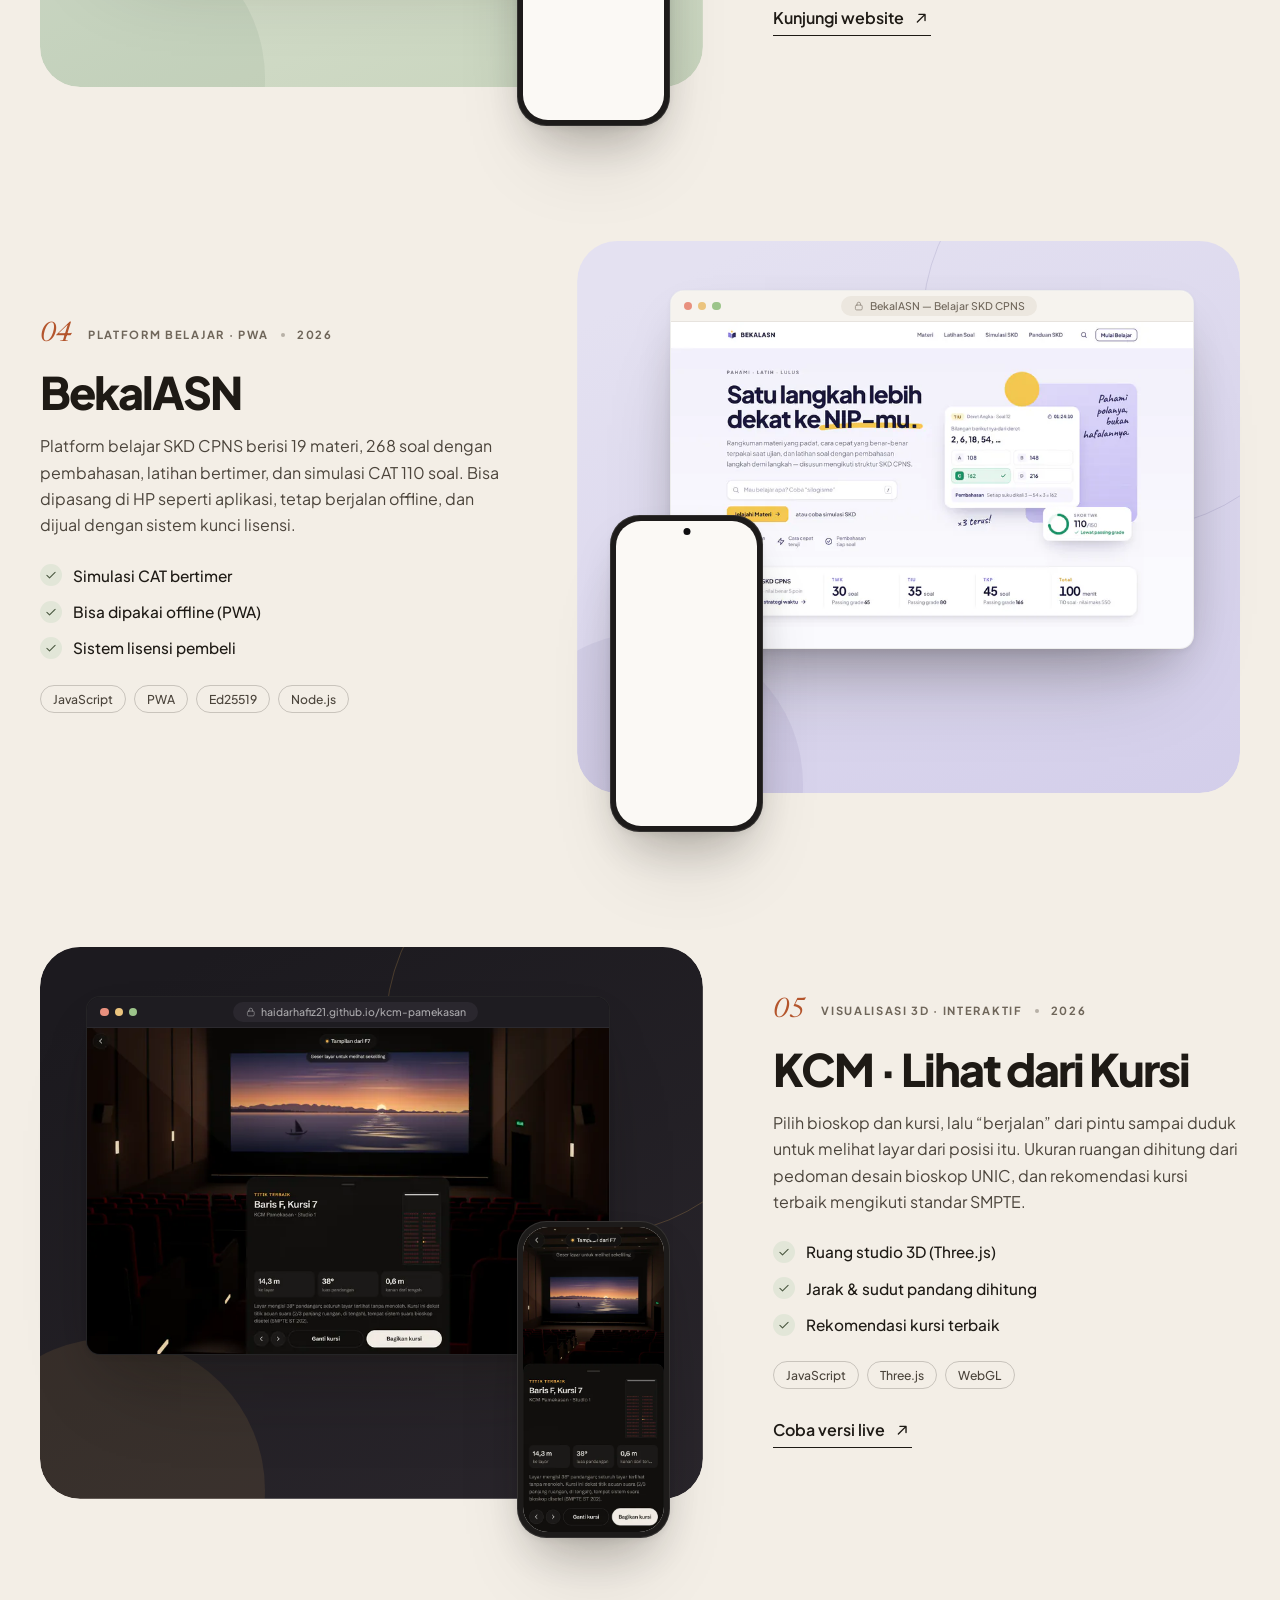
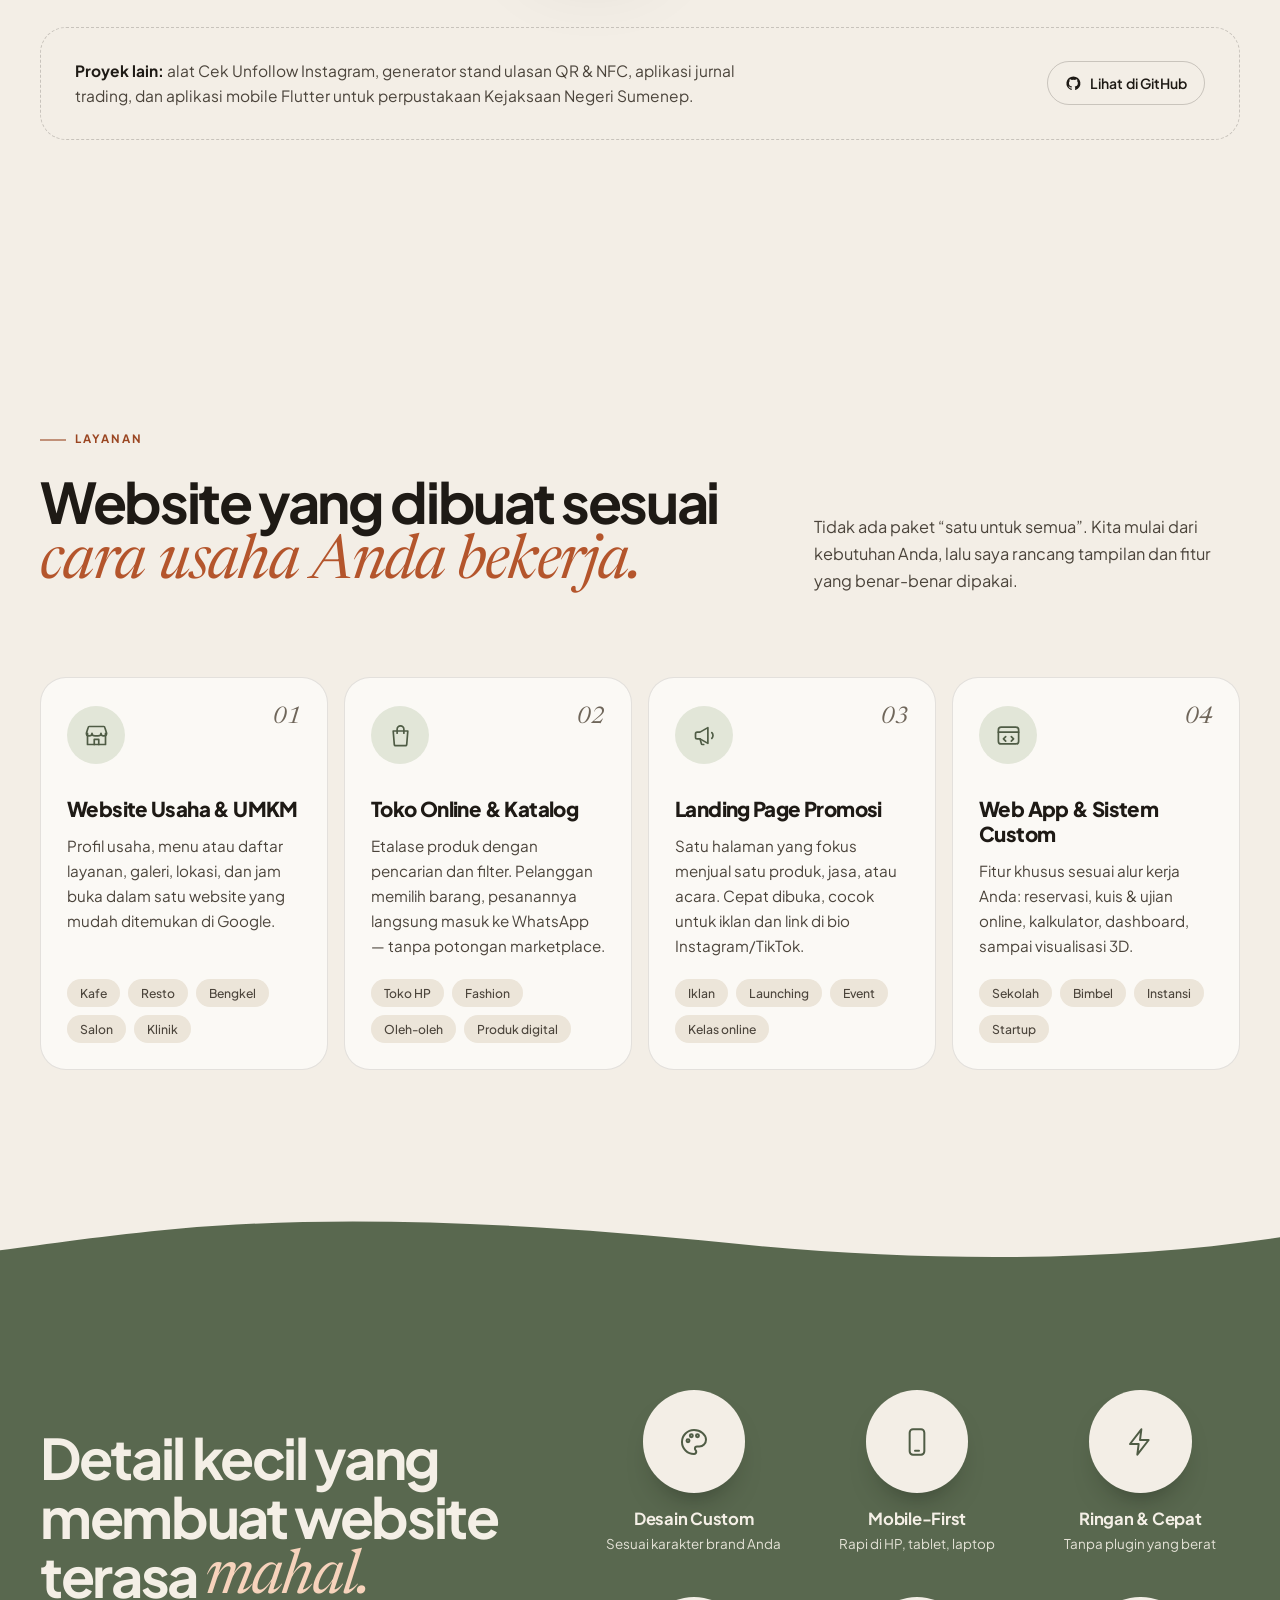
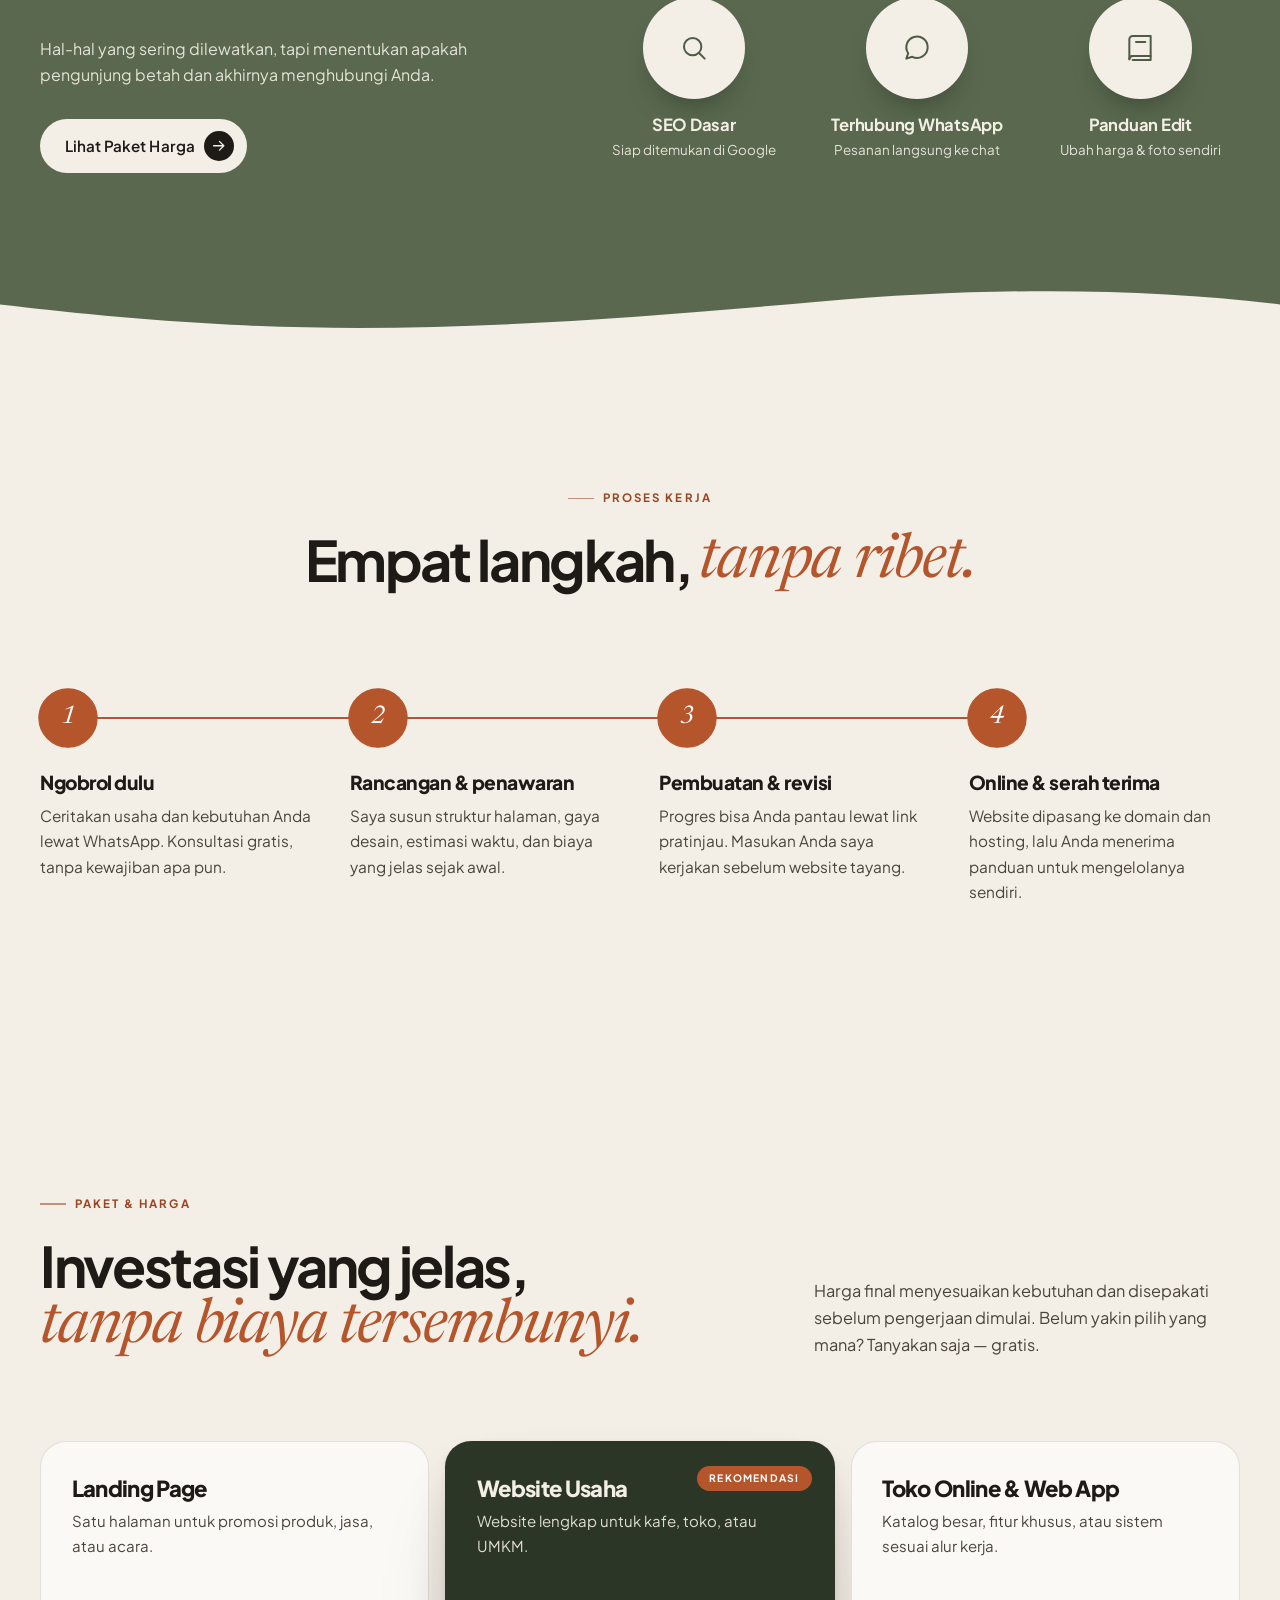
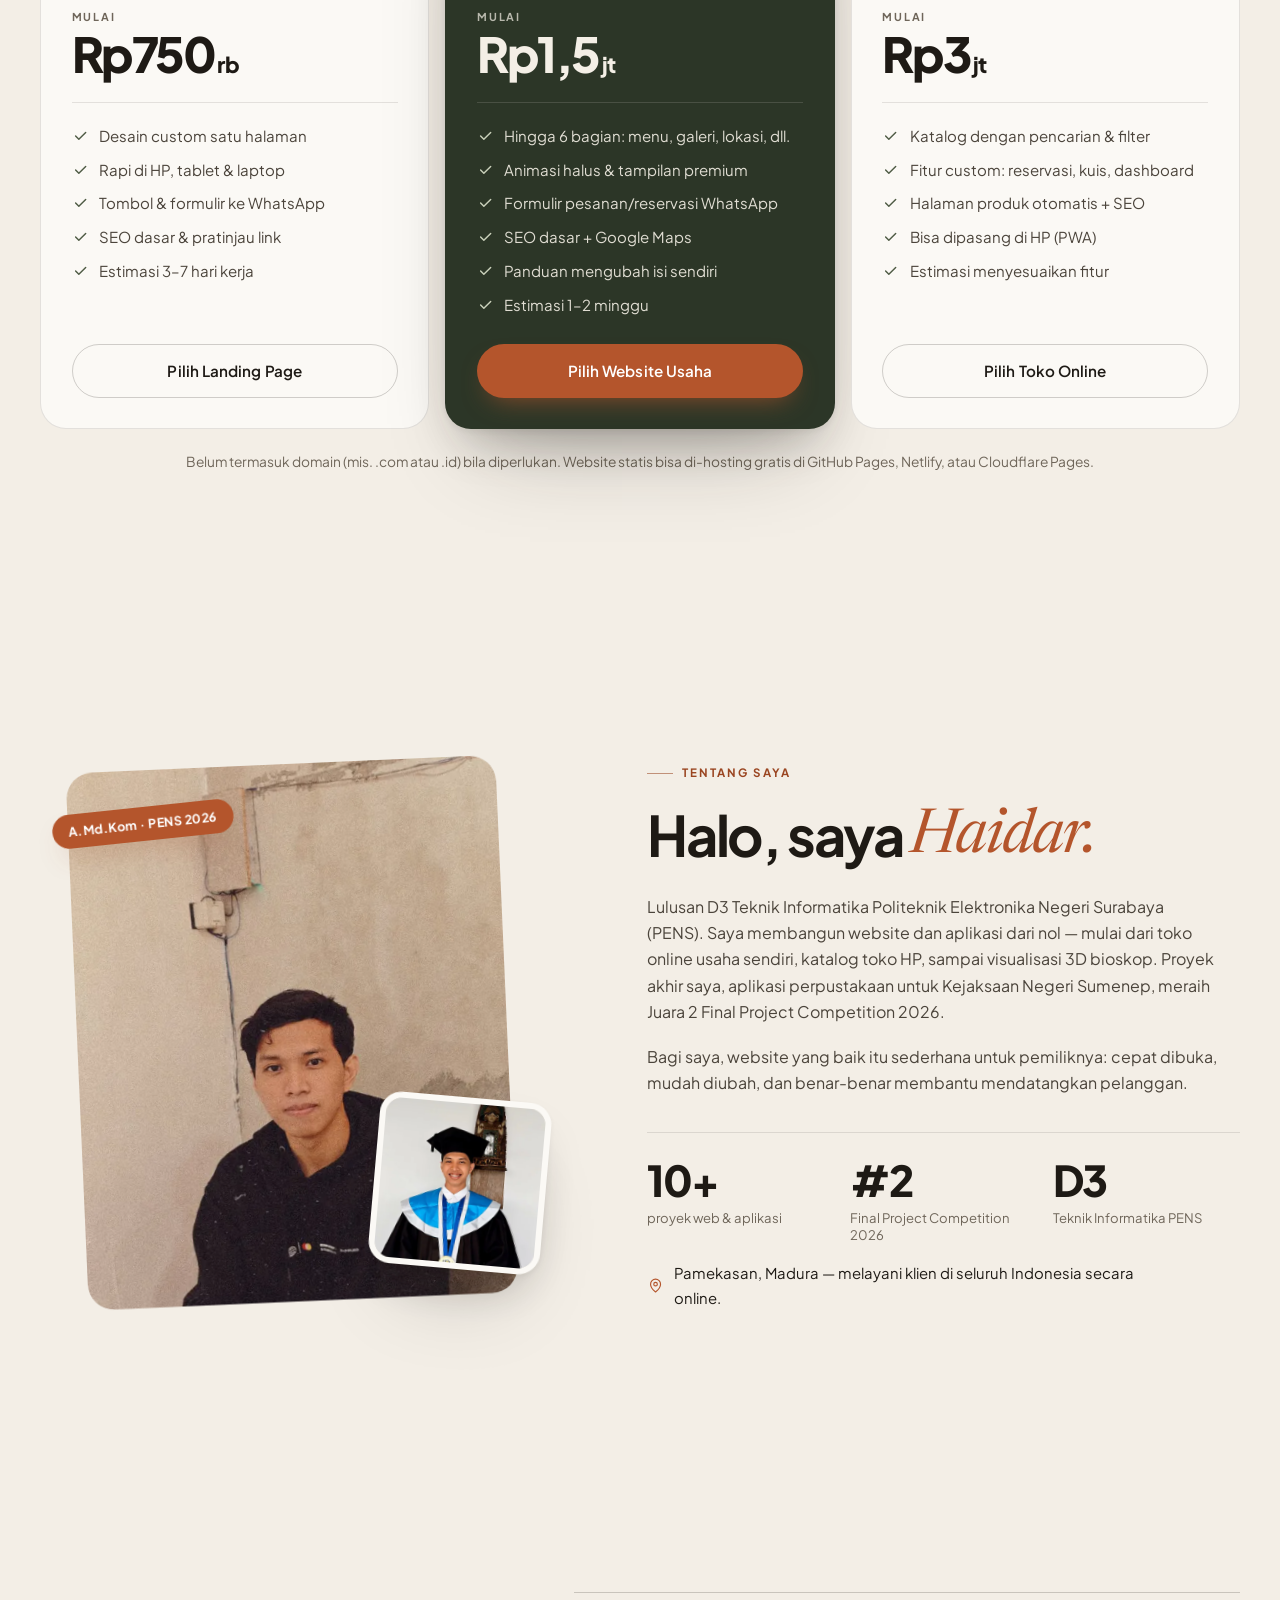
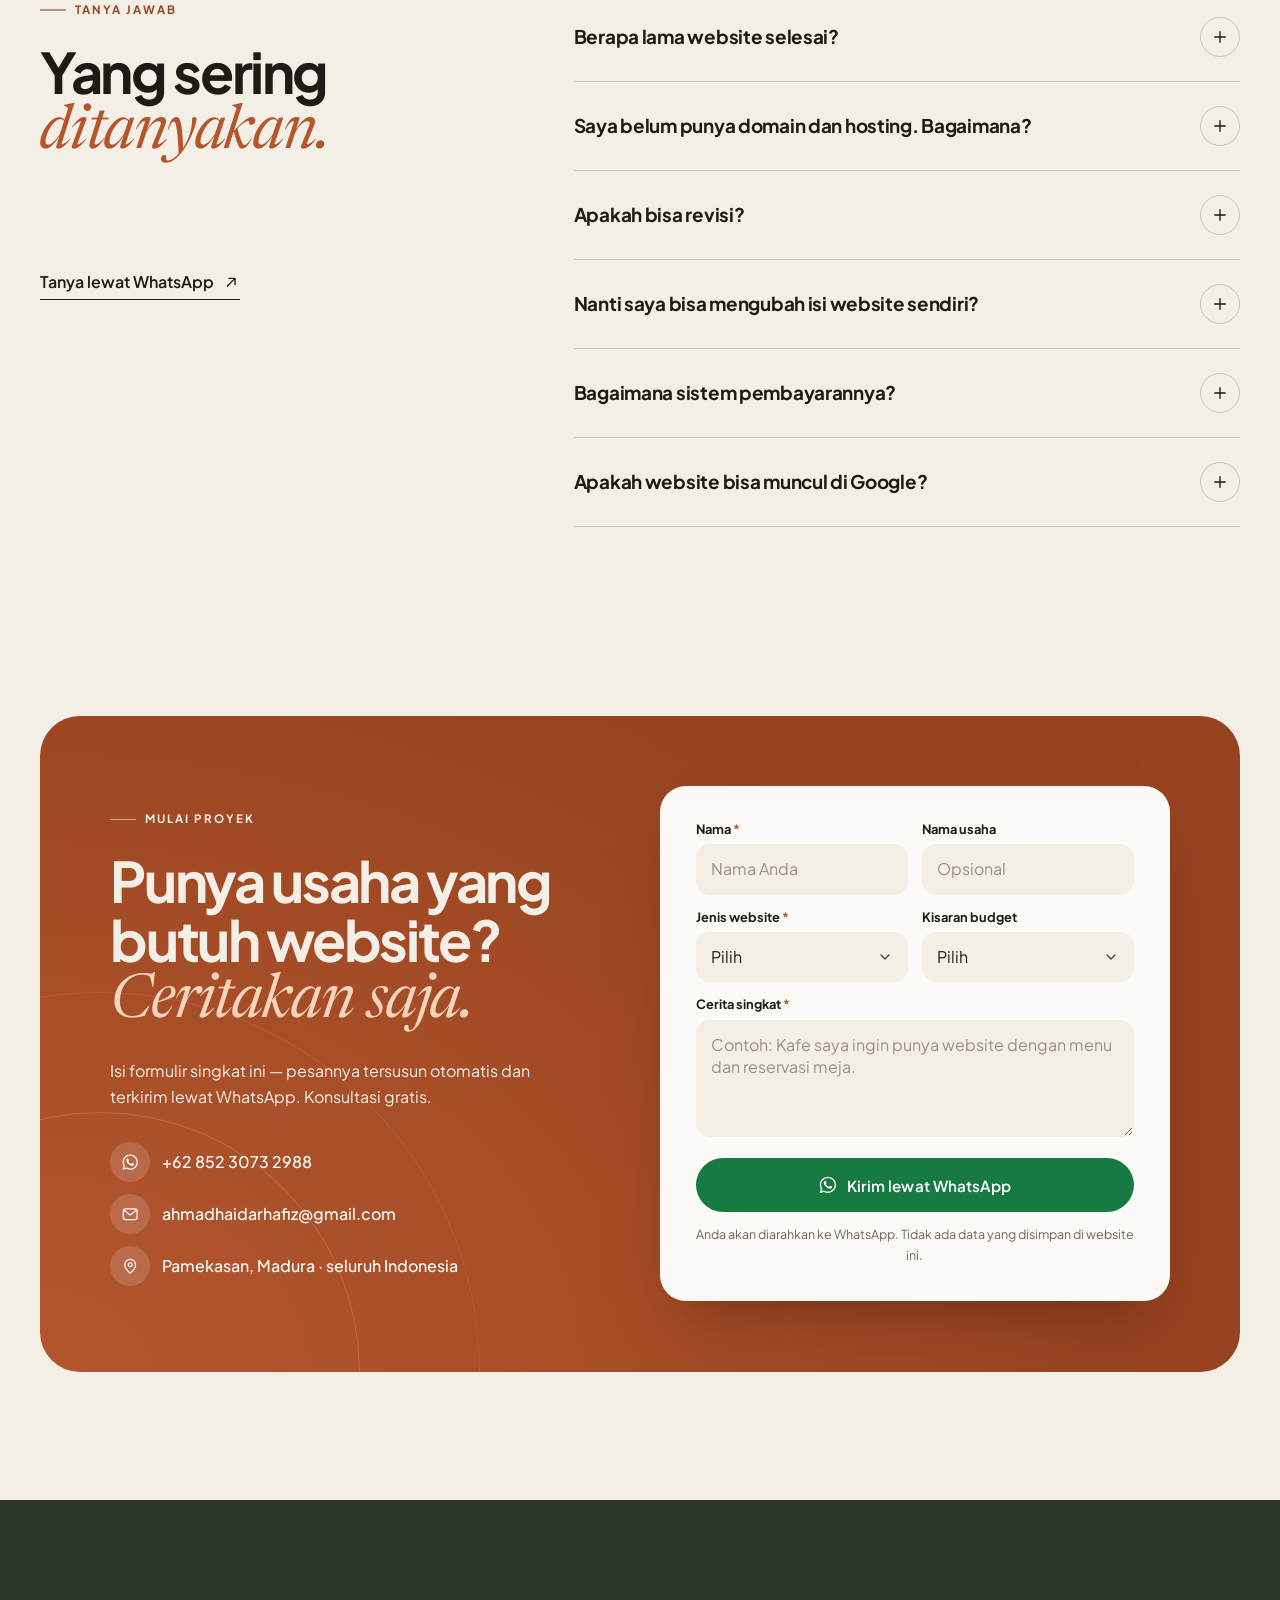
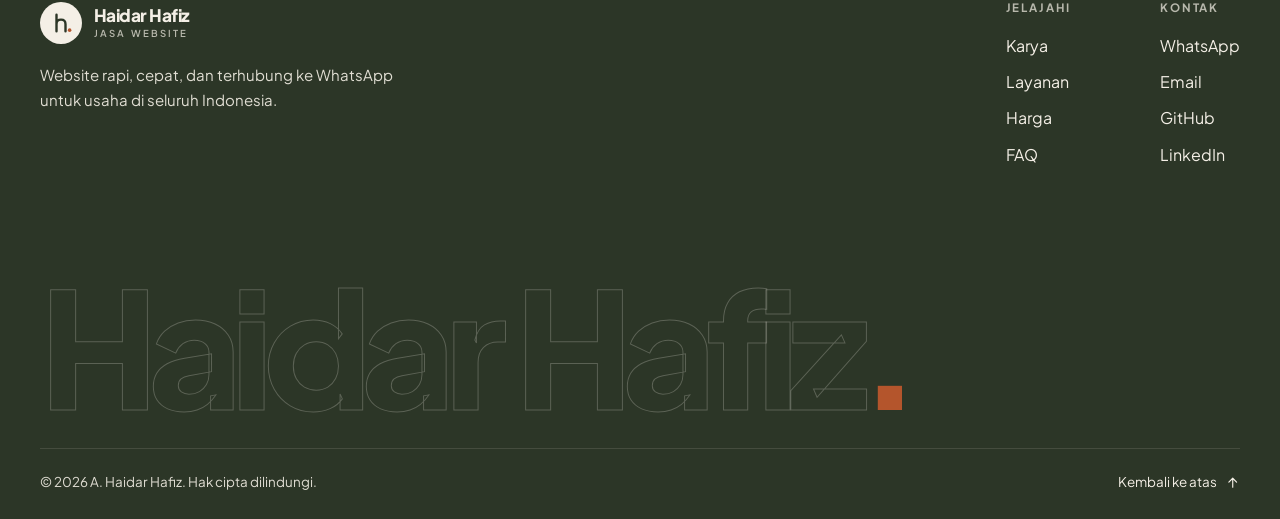
==== commit c6cf1c09: "Nomor versi otomatis untuk CSS & JS agar tidak tertahan cache Co-Authored-By: Claude Opus 5.5 <norep" ====
--- a/index.html
+++ b/index.html
@@ -40,7 +40,7 @@
       });
     }
   </script>
-  <link rel="stylesheet" href="assets/css/style.css">
+  <link rel="stylesheet" href="assets/css/style.css?v=dccb0c3d">
   <!-- Aktifkan animasi. Pengaman: bila main.js gagal dimuat dalam 4 detik, semua konten tetap ditampilkan. -->
   <script>document.documentElement.classList.add('js');setTimeout(function(){if(!window.__siteReady)document.documentElement.classList.remove('js')},4000);</script>
 
@@ -741,7 +741,7 @@
   </div>
 </footer>
 
-<script src="assets/js/vendor/lenis.min.js" defer></script>
-<script src="assets/js/main.js" defer></script>
+<script src="assets/js/vendor/lenis.min.js?v=e0bb031f" defer></script>
+<script src="assets/js/main.js?v=ad45702e" defer></script>
 </body>
 </html>
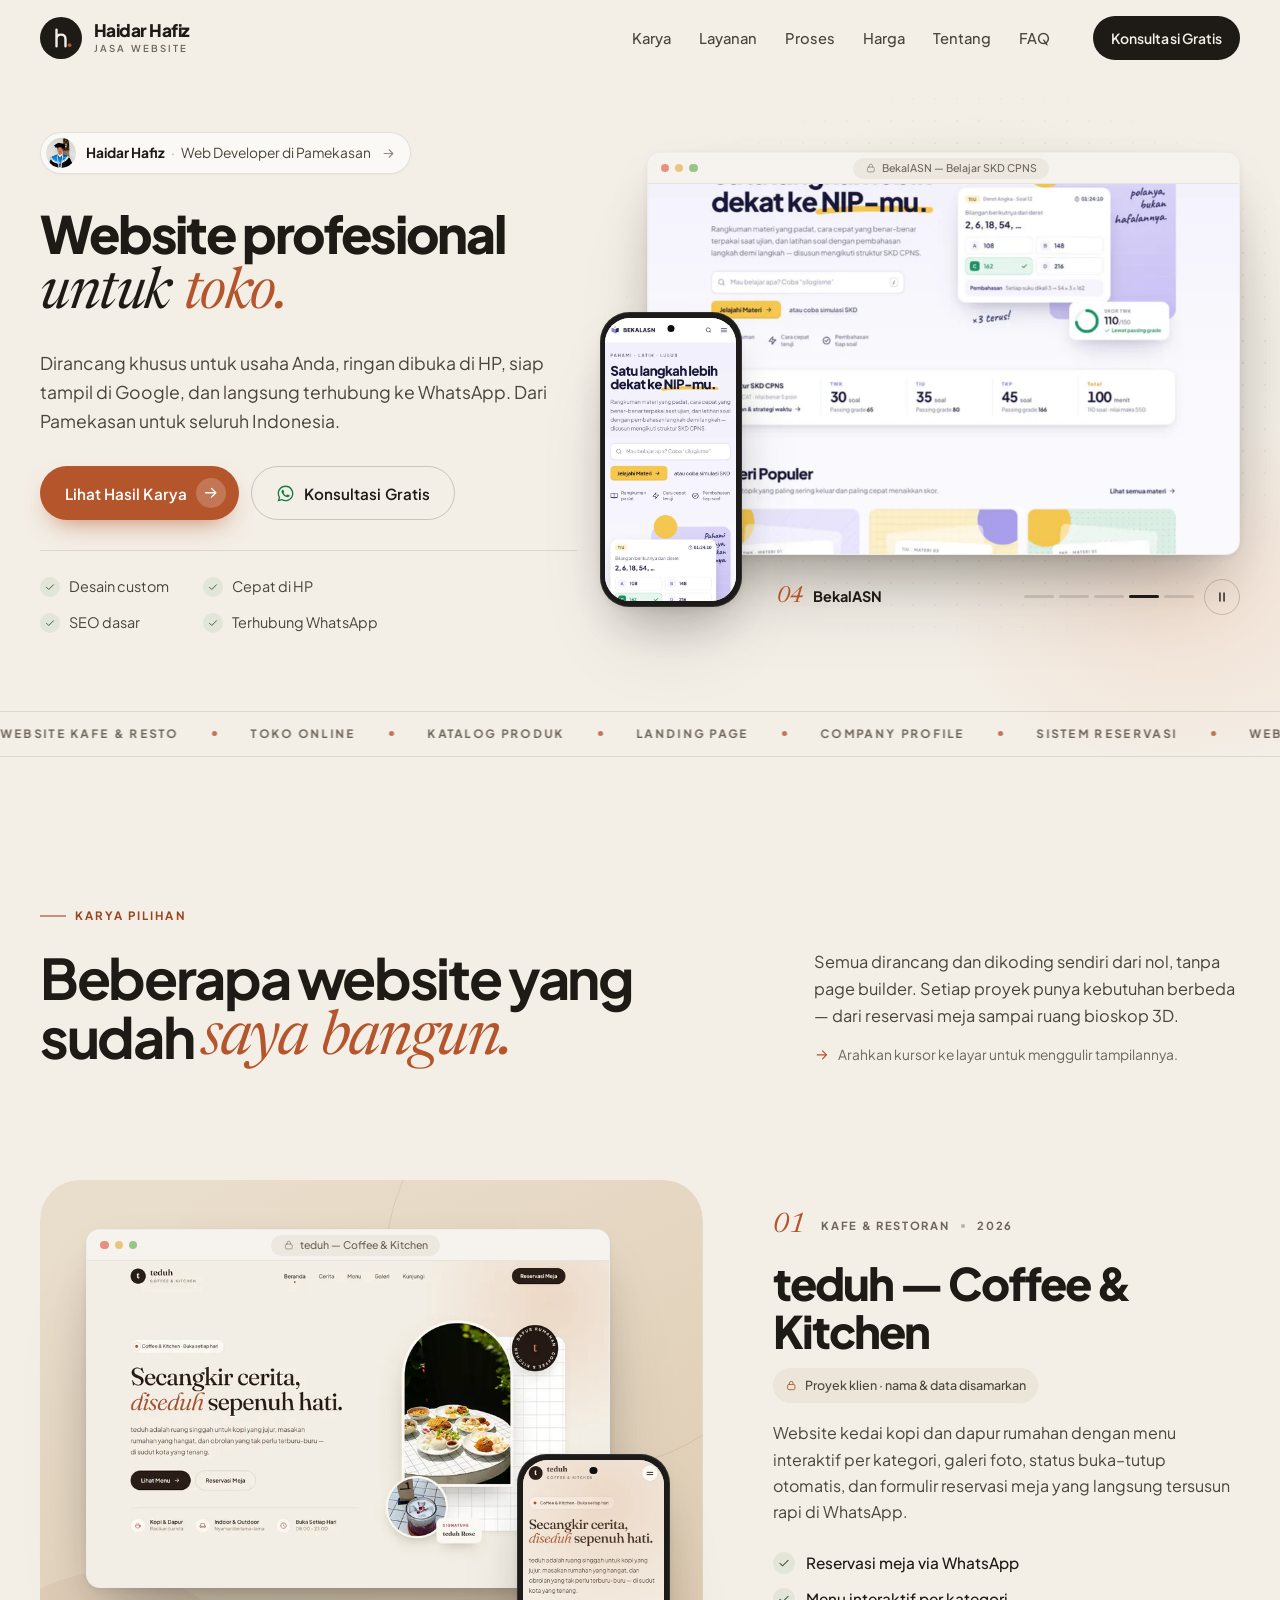
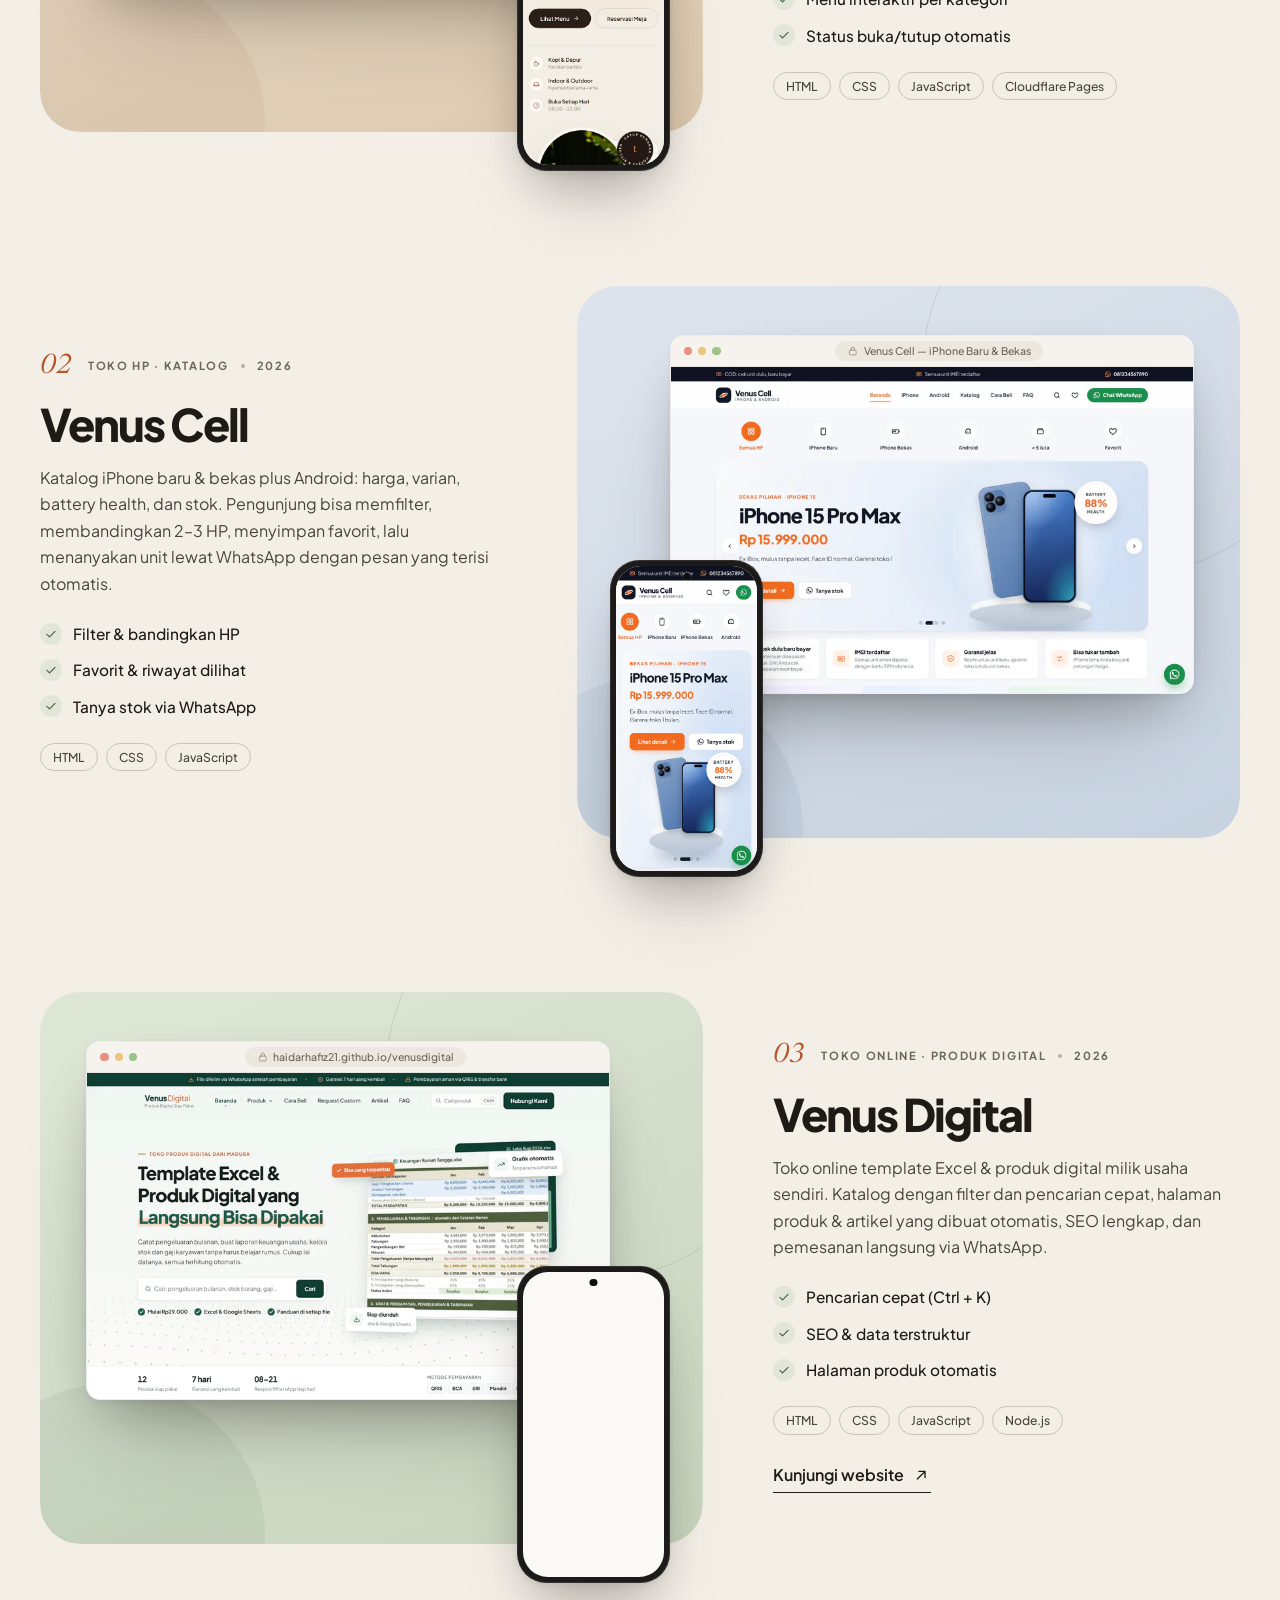
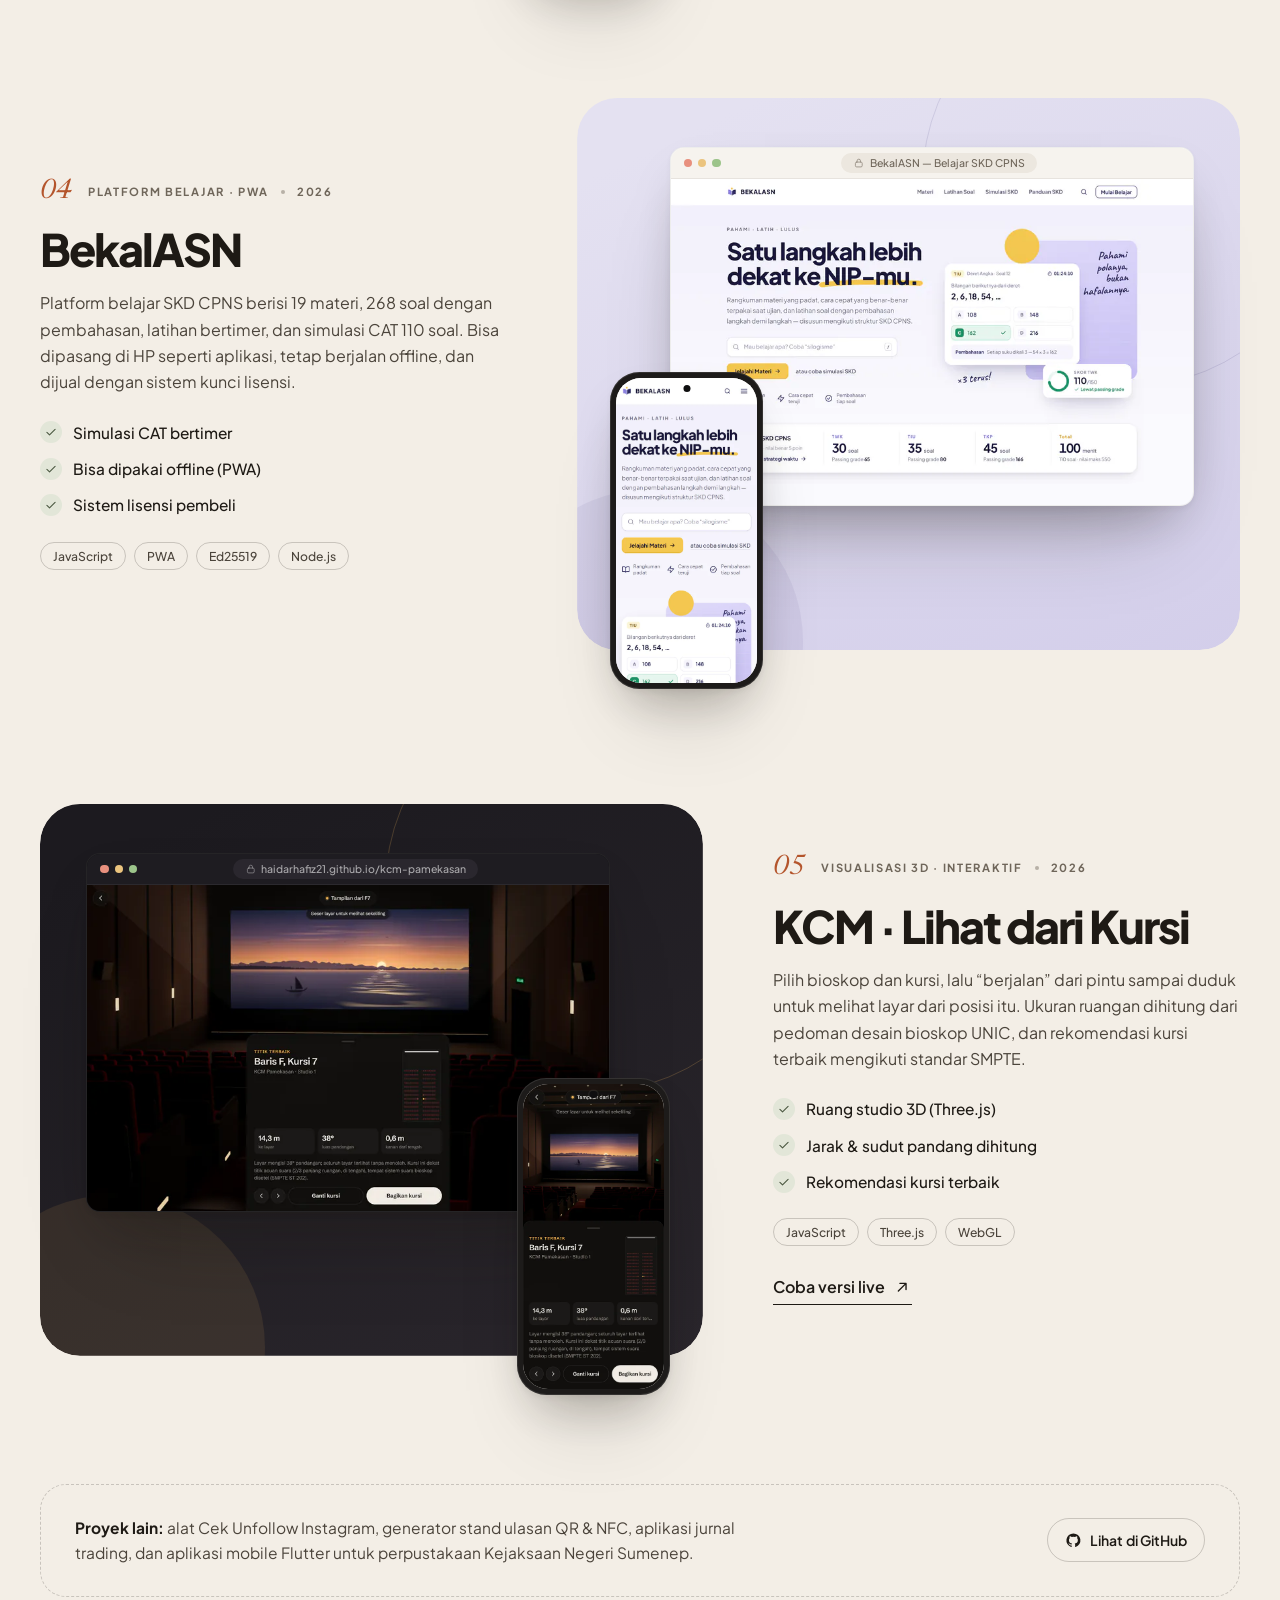
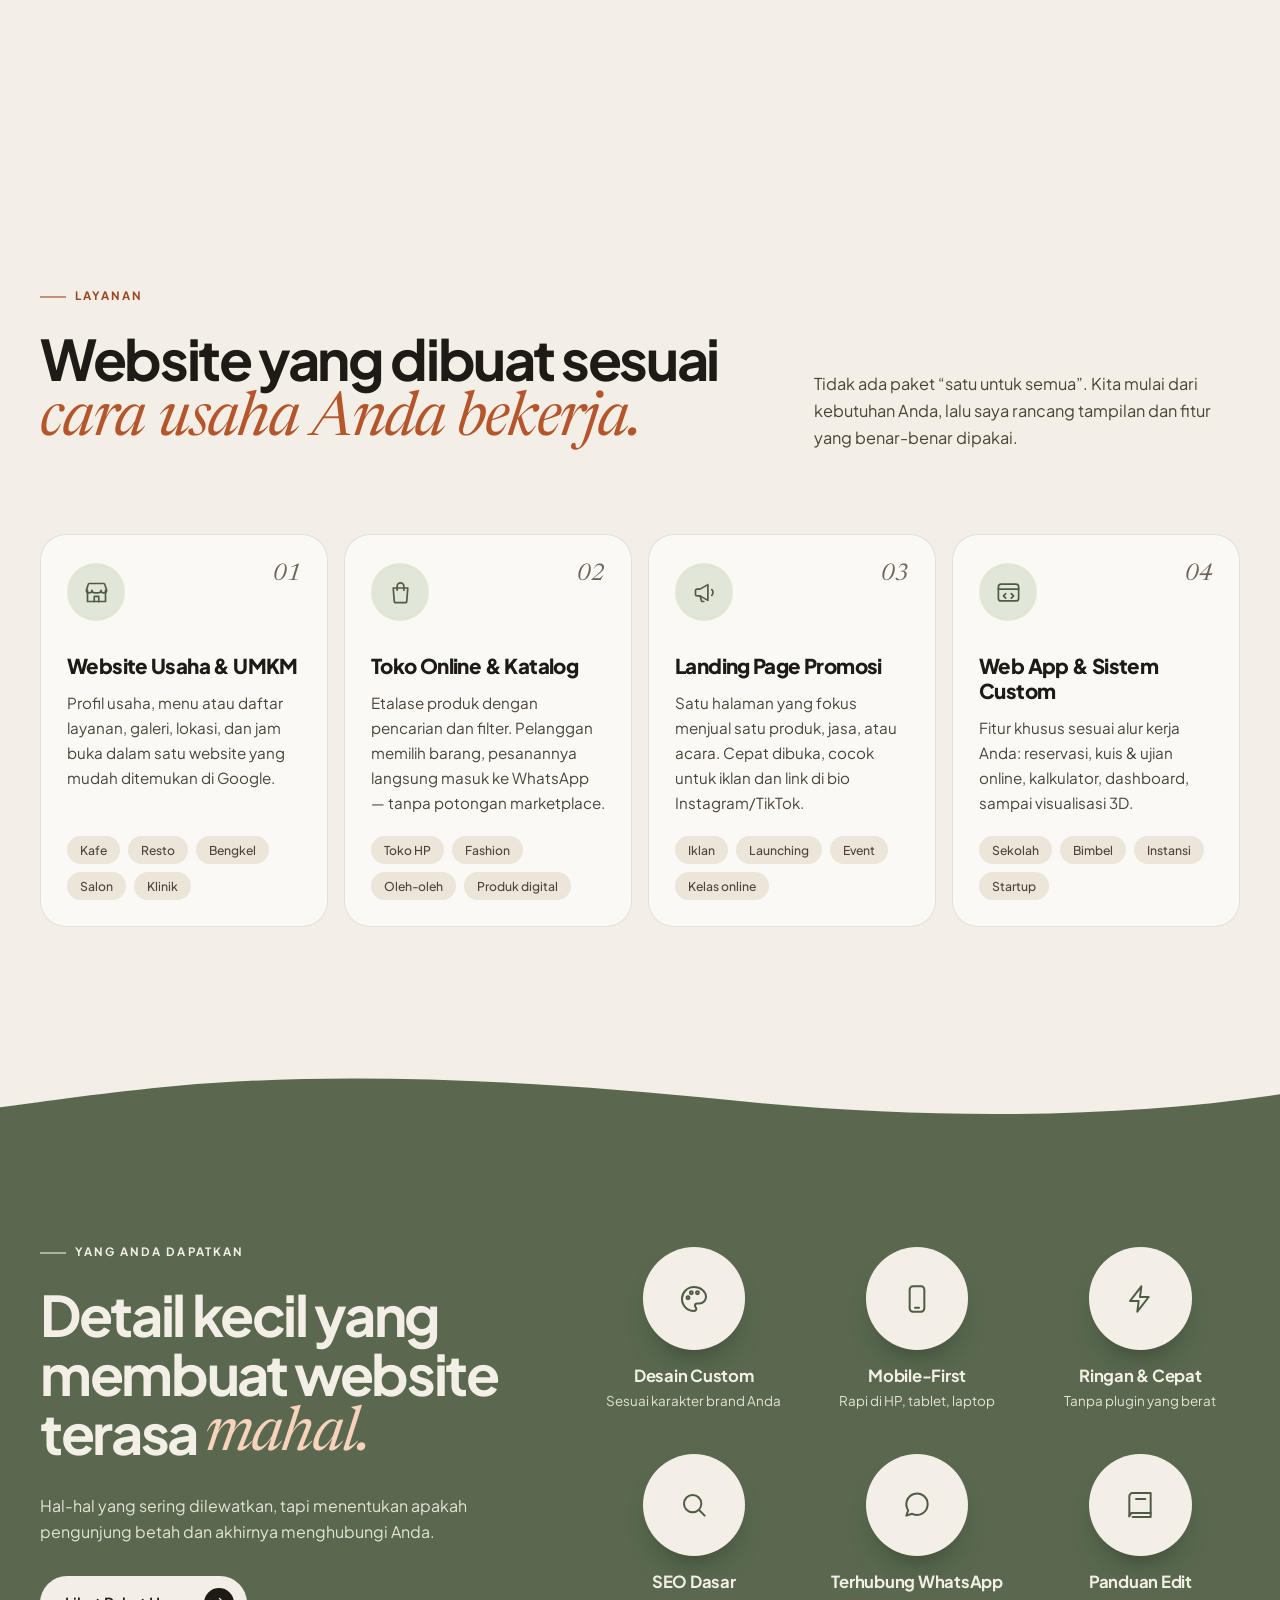
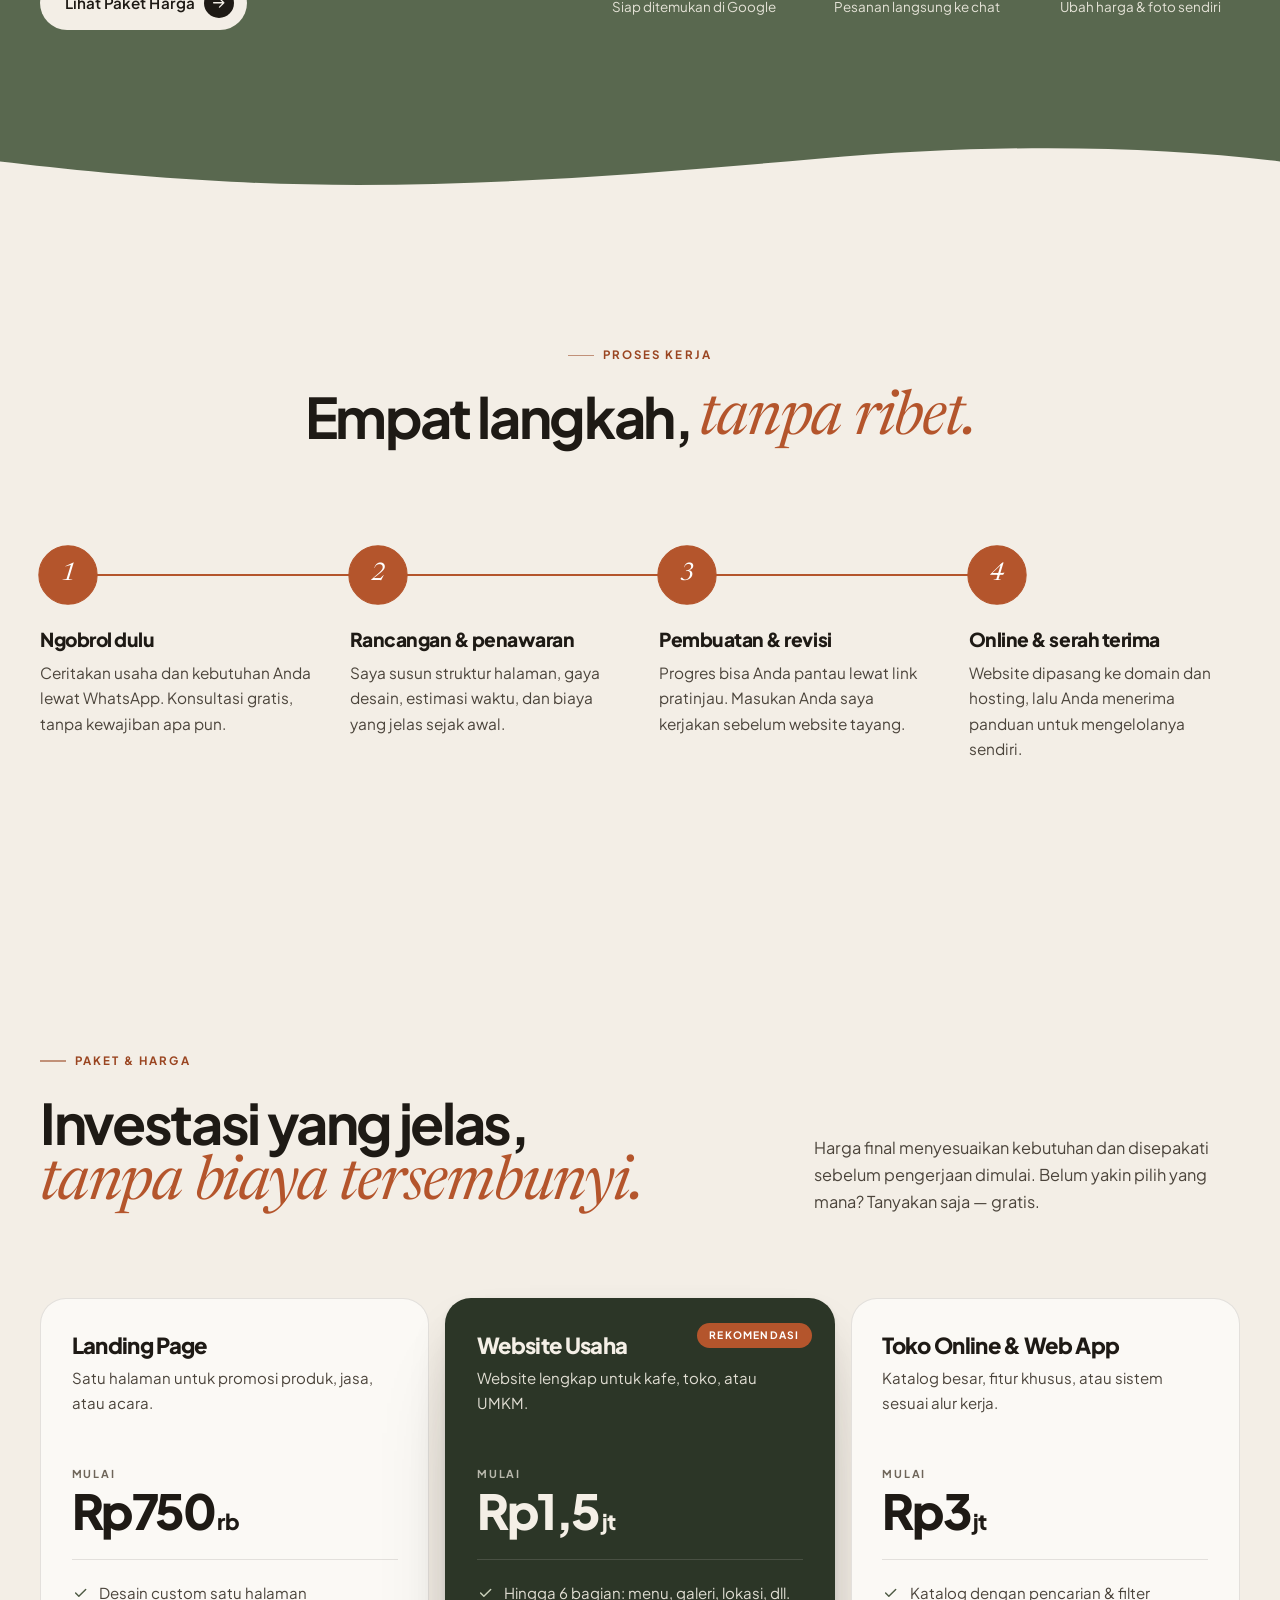
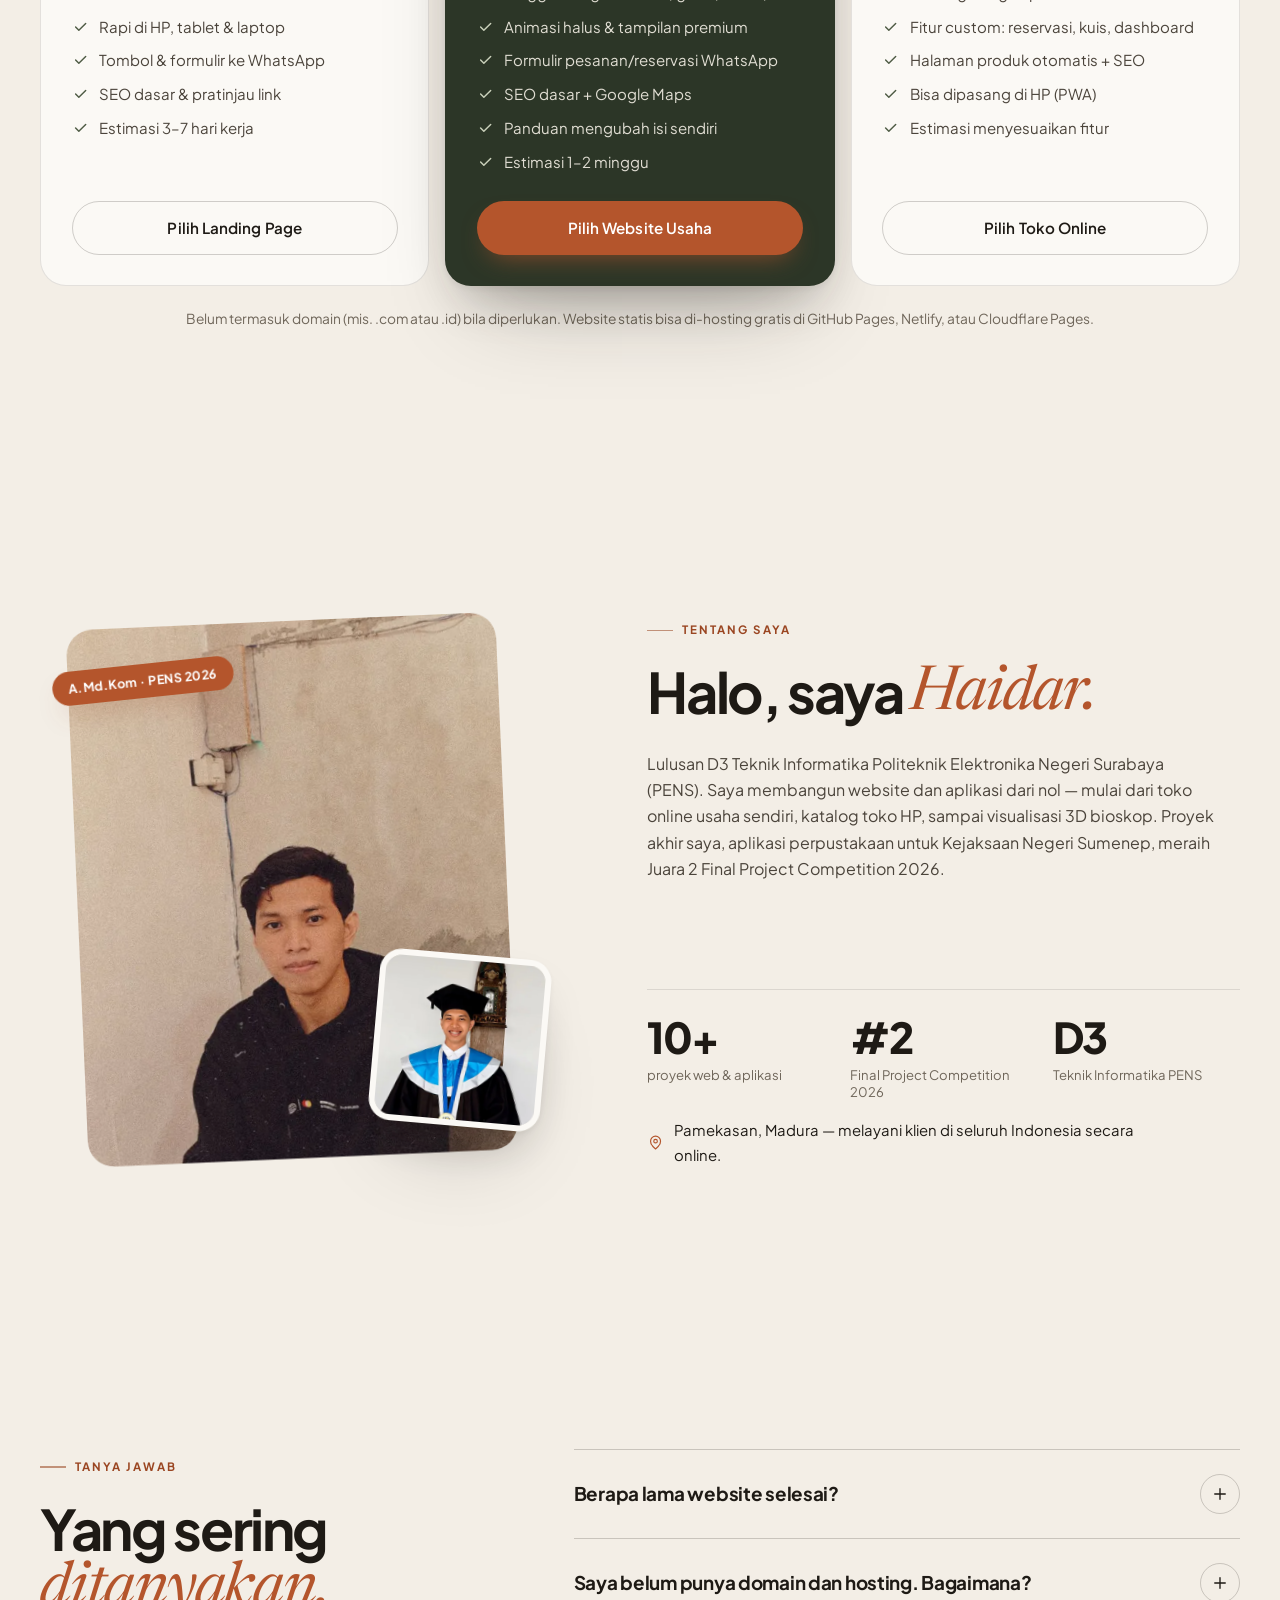
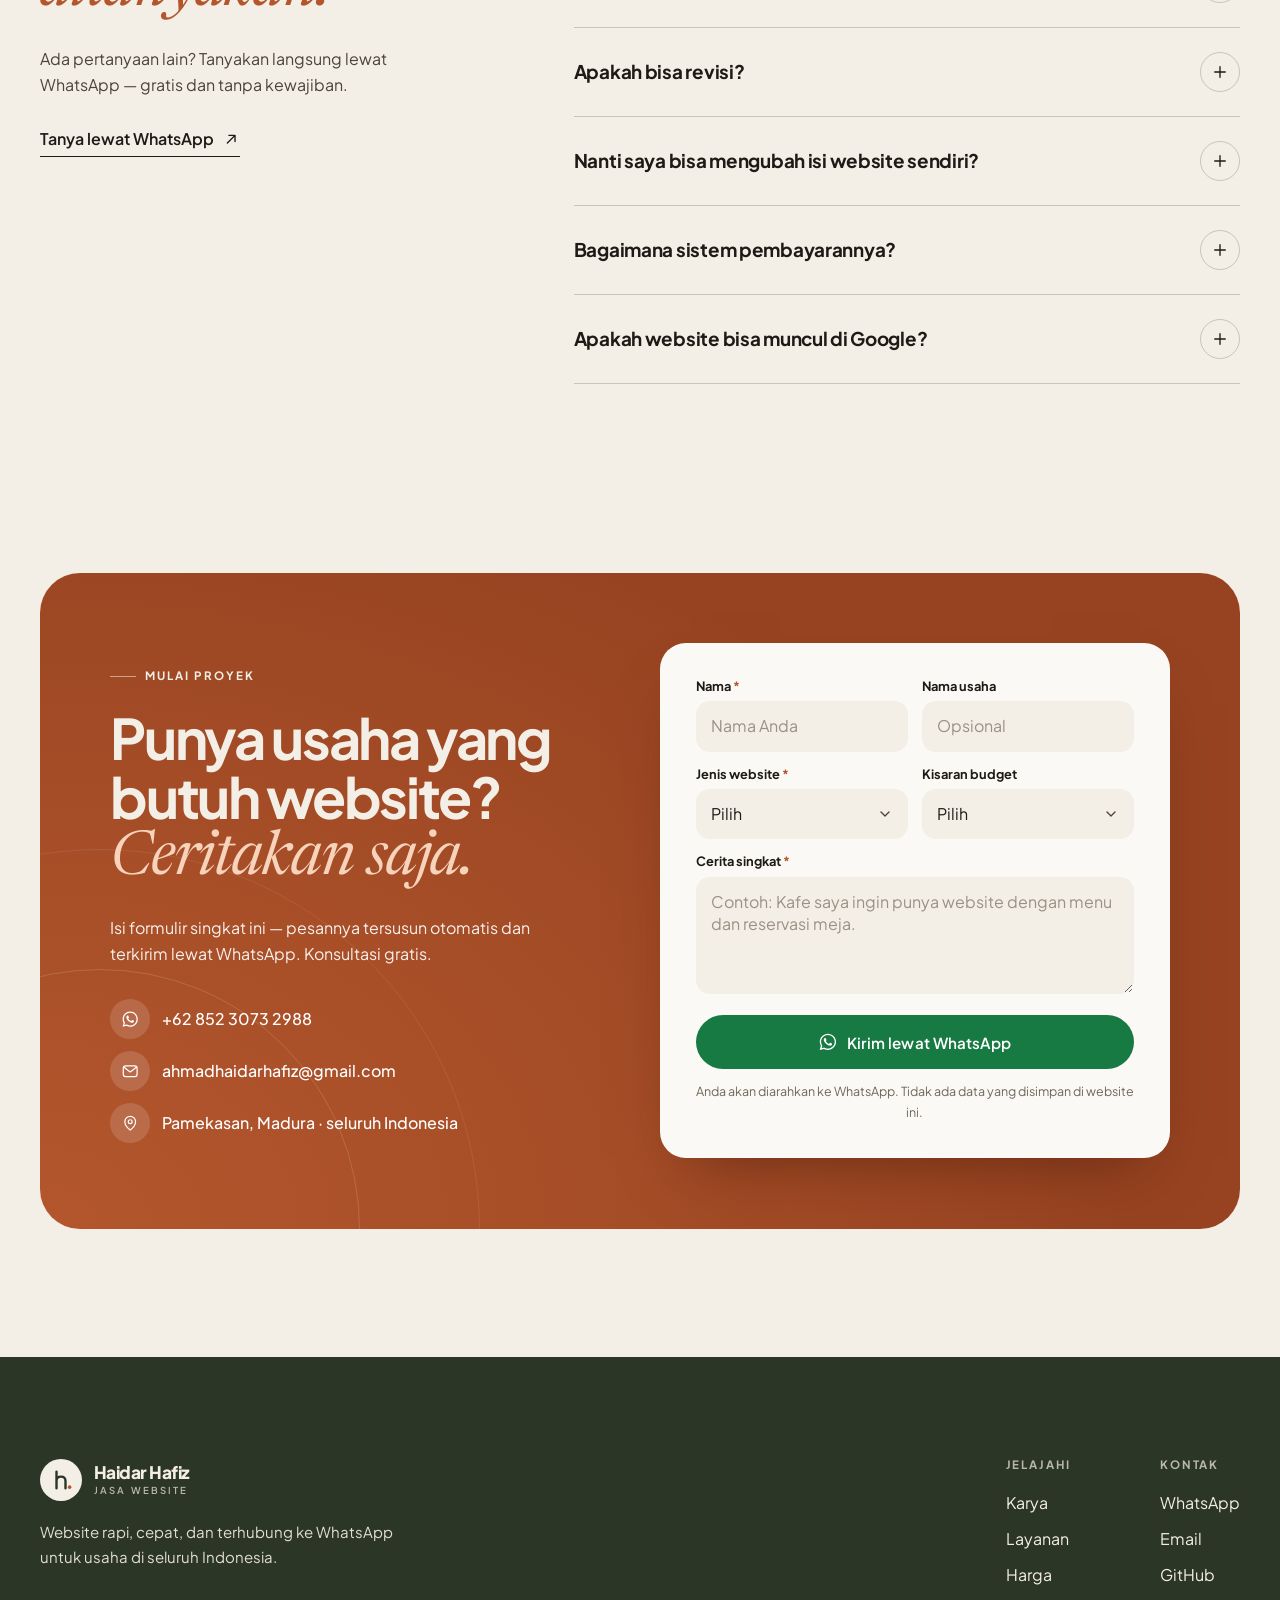
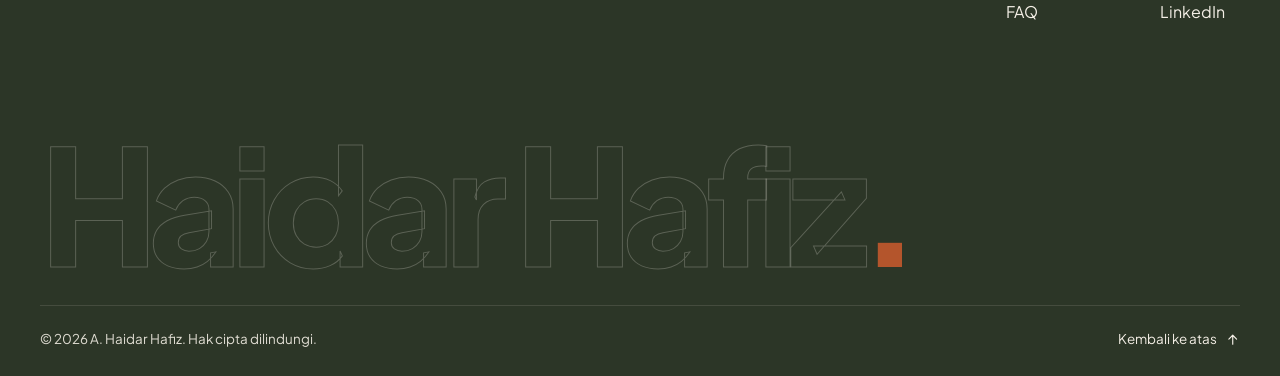
==== commit f37080ba: "Hero terang tanpa kotak hijau besar; pratinjau link ikut diperbarui Co-Authored-By: Claude Opus 5.5 " ====
--- a/index.html
+++ b/index.html
@@ -40,7 +40,7 @@
       });
     }
   </script>
-  <link rel="stylesheet" href="assets/css/style.css?v=dccb0c3d">
+  <link rel="stylesheet" href="assets/css/style.css?v=a17c134e">
   <!-- Aktifkan animasi. Pengaman: bila main.js gagal dimuat dalam 4 detik, semua konten tetap ditampilkan. -->
   <script>document.documentElement.classList.add('js');setTimeout(function(){if(!window.__siteReady)document.documentElement.classList.remove('js')},4000);</script>
 
@@ -114,7 +114,7 @@
 <a class="skip" href="#main">Lewati ke konten</a>
 
 <!-- ================= HEADER ================= -->
-<header class="hdr hdr--dark" id="hdr">
+<header class="hdr" id="hdr">
   <div class="wrap hdr__in">
     <a class="brand" href="#beranda" aria-label="Haidar Hafiz — kembali ke beranda">
       <span class="brand__mark" aria-hidden="true">
@@ -160,8 +160,7 @@
 
   <!-- ================= HERO ================= -->
   <section class="hero" id="beranda">
-    <div class="hero__card">
-      <div class="hero__bg" aria-hidden="true"></div>
+    <div class="hero__bg" aria-hidden="true"></div>
 
       <div class="wrap hero__grid">
         <div class="hero__copy">
@@ -179,8 +178,8 @@
           <p class="hero__lead" data-intro="3">Dirancang khusus untuk usaha Anda, ringan dibuka di HP, siap tampil di Google, dan langsung terhubung ke WhatsApp. Dari Pamekasan untuk seluruh Indonesia.</p>
 
           <div class="hero__cta" data-intro="4">
-            <a class="btn btn--cream magnetic" href="#karya">Lihat Hasil Karya <span class="btn__ic"><svg class="ic"><use href="#i-arrow"/></svg></span></a>
-            <a class="btn btn--glass magnetic" href="https://wa.me/6285230732988?text=Halo%20Haidar%2C%20saya%20ingin%20konsultasi%20pembuatan%20website." target="_blank" rel="noopener"><svg class="ic"><use href="#i-wa"/></svg> Konsultasi Gratis</a>
+            <a class="btn btn--clay magnetic" href="#karya">Lihat Hasil Karya <span class="btn__ic"><svg class="ic"><use href="#i-arrow"/></svg></span></a>
+            <a class="btn btn--ghost btn--wa-ghost magnetic" href="https://wa.me/6285230732988?text=Halo%20Haidar%2C%20saya%20ingin%20konsultasi%20pembuatan%20website." target="_blank" rel="noopener"><svg class="ic"><use href="#i-wa"/></svg> Konsultasi Gratis</a>
           </div>
 
           <ul class="hero__checks" data-intro="5">
@@ -195,7 +194,7 @@
         <div class="reel" id="reel" data-intro="6">
           <div class="reel__stage">
             <div class="reel__tilt" id="reelTilt">
-              <figure class="browser browser--dark reel__browser">
+              <figure class="browser reel__browser">
                 <div class="browser__bar"><i></i><i></i><i></i><span class="browser__url"><svg class="ic"><use href="#i-lock"/></svg><span id="reelUrl">teduh — Coffee &amp; Kitchen</span></span></div>
                 <div class="reel__screen">
                   <img class="reel__img is-on" data-pan="y" src="assets/img/karya/kafe-d-800.webp" srcset="assets/img/karya/kafe-d-800.webp 800w, assets/img/karya/kafe-d-1300.webp 1300w, assets/img/karya/kafe-d-1800.webp 1800w" sizes="(min-width: 1001px) 640px, 92vw" width="1800" height="1875" alt="" fetchpriority="high">
@@ -236,12 +235,11 @@
         </div>
       </div>
 
-      <div class="hero__strip" aria-hidden="true">
+    <div class="hero__strip" aria-hidden="true">
         <div class="marquee__track" id="marquee">
           <div class="marquee__group"><span>Website Kafe &amp; Resto</span><i></i><span>Toko Online</span><i></i><span>Katalog Produk</span><i></i><span>Landing Page</span><i></i><span>Company Profile</span><i></i><span>Sistem Reservasi</span><i></i><span>Web App Custom</span><i></i><span>SEO &amp; Google</span><i></i></div>
           <div class="marquee__group"><span>Website Kafe &amp; Resto</span><i></i><span>Toko Online</span><i></i><span>Katalog Produk</span><i></i><span>Landing Page</span><i></i><span>Company Profile</span><i></i><span>Sistem Reservasi</span><i></i><span>Web App Custom</span><i></i><span>SEO &amp; Google</span><i></i></div>
         </div>
-      </div>
     </div>
   </section>
 
@@ -742,6 +740,6 @@
 </footer>
 
 <script src="assets/js/vendor/lenis.min.js?v=e0bb031f" defer></script>
-<script src="assets/js/main.js?v=ad45702e" defer></script>
+<script src="assets/js/main.js?v=ff84bd3d" defer></script>
 </body>
 </html>
--- a/assets/css/style.css
+++ b/assets/css/style.css
@@ -299,19 +299,6 @@
 .burger span:nth-child(1) { top: 19px; }
 .burger span:nth-child(2) { top: 27px; }
 
-/* Header di atas panel gelap (hero) */
-.hdr--dark .brand { color: var(--on-dark); }
-.hdr--dark .brand__mark { background: var(--on-dark); color: var(--night); }
-.hdr--dark .brand__txt small { color: var(--on-dark-3); }
-.hdr--dark .nav a { color: rgba(244, 239, 230, .8); }
-.hdr--dark .nav a:hover, .hdr--dark .nav a.is-active { color: #fff; }
-.hdr--dark .nav a::after { background: var(--peach); }
-.hdr--dark .hdr__cta { background: var(--on-dark); color: var(--ink); }
-.hdr--dark .hdr__cta:hover { background: var(--peach); }
-.hdr--dark .burger { border-color: rgba(244, 239, 230, .3); }
-.hdr--dark .burger span { background: var(--on-dark); }
-.hdr--dark.is-scrolled { background: rgba(18, 25, 17, .72); box-shadow: 0 1px 0 rgba(244, 239, 230, .08); }
-
 /* Menu HP */
 .menu {
   position: fixed; inset: 0; z-index: 45;
@@ -371,45 +358,31 @@
 }
 
 /* =========================================================
-   HERO — panel gelap, dua kolom: teks + cuplikan karya
+   HERO — latar terang: teks + cuplikan karya
    ========================================================= */
-.hero { padding: 10px 10px 0; }
-.hero__card {
-  position: relative;
-  isolation: isolate;
-  overflow: hidden;
-  display: flex; flex-direction: column;
-  min-height: min(calc(100vh - 10px), 920px);
-  min-height: min(calc(100svh - 10px), 920px);
-  border-radius: clamp(22px, 3vw, 36px);
-  background: var(--night);
-  color: var(--on-dark-2);
-}
-.hero__card > .hero__grid { flex: 1; }
+.hero { position: relative; isolation: isolate; overflow-x: hidden; overflow-x: clip; }
 .hero__bg {
   position: absolute; inset: 0; z-index: -1;
-  overflow: hidden;
   pointer-events: none;
   background:
-    radial-gradient(46% 62% at 78% 46%, rgba(235, 169, 130, .15), transparent 70%),
-    radial-gradient(52% 58% at 6% 0%, rgba(167, 189, 134, .17), transparent 72%),
-    radial-gradient(38% 46% at 100% 100%, rgba(180, 85, 44, .24), transparent 72%);
+    radial-gradient(36% 46% at 76% 48%, rgba(201, 208, 186, .55), transparent 72%),
+    radial-gradient(26% 32% at 92% 78%, rgba(242, 214, 196, .6), transparent 72%);
 }
 .hero__bg::after {
   content: "";
   position: absolute; inset: 0;
-  opacity: .1;
-  mix-blend-mode: overlay;
-  background-size: 220px 220px;
-  background-image: url("data:image/svg+xml,%3Csvg xmlns='http://www.w3.org/2000/svg' width='220' height='220'%3E%3Cfilter id='n'%3E%3CfeTurbulence type='fractalNoise' baseFrequency='.85' numOctaves='3' stitchTiles='stitch'/%3E%3CfeColorMatrix type='saturate' values='0'/%3E%3C/filter%3E%3Crect width='100%25' height='100%25' filter='url(%23n)'/%3E%3C/svg%3E");
+  background-image: radial-gradient(rgba(30, 26, 21, .13) 1px, transparent 1.5px);
+  background-size: 22px 22px;
+  -webkit-mask-image: radial-gradient(42% 52% at 76% 48%, #000 25%, transparent 75%);
+  mask-image: radial-gradient(42% 52% at 76% 48%, #000 25%, transparent 75%);
 }
 
 .hero__grid {
   display: grid;
-  grid-template-columns: minmax(0, .92fr) minmax(0, 1.08fr);
+  grid-template-columns: minmax(0, .95fr) minmax(0, 1.05fr);
   align-items: center;
   gap: clamp(40px, 5.5vw, 88px);
-  padding: calc(var(--hdr-h) + clamp(30px, 4.4vw, 64px)) 0 clamp(44px, 5.6vw, 80px);
+  padding: calc(var(--hdr-h) + clamp(28px, 4.4vw, 62px)) 0 clamp(52px, 6vw, 86px);
 }
 .hero__copy { max-width: 600px; }
 
@@ -417,21 +390,22 @@
   display: inline-flex; align-items: center; gap: 10px;
   padding: 5px 14px 5px 5px;
   border-radius: 999px;
-  background: rgba(244, 239, 230, .07);
-  border: 1px solid rgba(244, 239, 230, .14);
-  color: var(--on-dark-2);
+  background: var(--paper);
+  border: 1px solid var(--line);
+  box-shadow: 0 1px 2px rgba(30, 26, 21, .04);
+  color: var(--ink-2);
   font-size: .86rem; line-height: 1.2;
   text-decoration: none;
   transition: background-color .4s, border-color .4s;
 }
 .hero__pill img { width: 30px; height: 30px; border-radius: 50%; object-fit: cover; flex: none; }
-.hero__pill b { color: var(--on-dark); font-weight: 700; }
+.hero__pill b { color: var(--ink); font-weight: 700; }
 .hero__pill span i { font-style: normal; margin: 0 .45em; opacity: .5; }
-.hero__pill .ic { width: 15px; height: 15px; opacity: .7; transition: transform .5s var(--ease); }
-.hero__pill:hover { background: rgba(244, 239, 230, .12); border-color: rgba(244, 239, 230, .26); }
+.hero__pill .ic { width: 15px; height: 15px; opacity: .6; transition: transform .5s var(--ease); }
+.hero__pill:hover { background: #fff; border-color: var(--line-2); }
 .hero__pill:hover .ic { transform: translateX(3px); }
 
-.hero__title { margin-top: clamp(22px, 2.6vw, 30px); color: var(--on-dark); }
+.hero__title { margin-top: clamp(22px, 2.6vw, 30px); color: var(--ink); }
 .hero__l1 {
   display: block;
   font: 800 clamp(2.25rem, 1.3rem + 2.4vw, 3.5rem)/1.06 var(--sans);
@@ -444,8 +418,8 @@
   letter-spacing: -.025em;
   white-space: nowrap;
 }
-.hero__u { margin-right: .24em; color: var(--on-dark); }
-.hero__l2 .rot, .hero__dot { color: var(--peach); }
+.hero__u { margin-right: .24em; color: var(--ink); }
+.hero__l2 .rot, .hero__dot { color: var(--clay); }
 .rot { display: inline-grid; overflow: hidden; padding: 0 .1em; margin: 0 -.1em; }
 .rot__w { grid-area: 1 / 1; justify-self: start; white-space: nowrap; }
 html:not(.js) .rot__w:not(:first-child) { display: none; }
@@ -458,33 +432,32 @@
   max-width: 31em;
   margin-top: 1.25em;
   font-size: clamp(1rem, .96rem + .2vw, 1.1rem);
-  color: var(--on-dark-2);
+  color: var(--ink-2);
 }
 .hero__cta { display: flex; flex-wrap: wrap; gap: 12px; margin-top: 1.9em; }
+.btn--wa-ghost .ic { width: 1.25em; height: 1.25em; color: var(--wa); transition: color .35s; }
+.btn--wa-ghost:hover .ic { color: #fff; }
 .hero__checks {
   list-style: none;
   margin: 30px 0 0; padding: 24px 0 0;
-  border-top: 1px solid rgba(244, 239, 230, .1);
+  border-top: 1px solid var(--line);
   display: grid; grid-template-columns: repeat(2, max-content);
   gap: 12px 34px;
-  font-size: .9rem; color: var(--on-dark-2);
+  font-size: .9rem; color: var(--ink-2);
 }
 .hero__checks li { display: flex; align-items: center; gap: 9px; }
-.hero__checks .ic { width: 20px; height: 20px; padding: 4px; border-radius: 50%; background: rgba(159, 196, 138, .16); color: #A9CF93; }
-
-/* Cuplikan karya */
+.hero__checks .ic { width: 20px; height: 20px; padding: 4px; border-radius: 50%; background: var(--sage-xl); color: var(--sage-d); }
+
+/* Cuplikan karya (tanpa kotak, melayang di atas latar) */
 .reel { position: relative; }
-.reel::before {
-  content: "";
-  position: absolute; left: 6%; right: 6%; top: 10%; bottom: 18%;
-  background: radial-gradient(closest-side, rgba(235, 169, 130, .2), transparent);
-  filter: blur(36px);
-  pointer-events: none;
-}
 .reel__stage { position: relative; }
 .reel__tilt { position: relative; }
-.reel__browser { position: relative; box-shadow: 0 40px 90px -36px rgba(0, 0, 0, .78), 0 0 0 1px rgba(244, 239, 230, .07); }
-.reel__screen { position: relative; aspect-ratio: 16 / 10; overflow: hidden; background: var(--night-2); }
+.reel__browser {
+  position: relative;
+  border-radius: clamp(10px, 1.1vw, 14px);
+  box-shadow: 0 2px 6px rgba(30, 26, 21, .06), 0 30px 60px -22px rgba(30, 26, 21, .32), 0 60px 110px -50px rgba(30, 26, 21, .35);
+}
+.reel__screen { position: relative; aspect-ratio: 16 / 10; overflow: hidden; background: var(--cream-2); }
 .reel__img {
   position: absolute; left: 0; top: 0;
   width: 100%;
@@ -516,8 +489,8 @@
   transition: opacity .25s ease;
 }
 .reel__cap.is-swap { opacity: 0; }
-.reel__no { font: italic 400 1.4rem/1 var(--serif); color: var(--peach); }
-.reel__cap b { font-weight: 700; color: var(--on-dark); white-space: nowrap; }
+.reel__no { font: italic 400 1.4rem/1 var(--serif); color: var(--clay); }
+.reel__cap b { font-weight: 700; color: var(--ink); white-space: nowrap; }
 .reel__ctrl { display: flex; align-items: center; gap: 10px; }
 .reel__dots { display: flex; gap: 5px; }
 .reel__dot {
@@ -533,39 +506,37 @@
   height: 3px; margin-top: -1.5px;
   border-radius: 3px;
 }
-.reel__dot::before { content: ""; background: rgba(244, 239, 230, .22); transition: background-color .3s; }
-.reel__dot:hover::before { background: rgba(244, 239, 230, .42); }
-.reel__dot span { background: var(--on-dark); transform: scaleX(0); transform-origin: left center; }
+.reel__dot::before { content: ""; background: rgba(30, 26, 21, .14); transition: background-color .3s; }
+.reel__dot:hover::before { background: rgba(30, 26, 21, .3); }
+.reel__dot span { background: var(--ink); transform: scaleX(0); transform-origin: left center; }
 .reel__dot.is-on span { animation: reelFill var(--dur, 5.6s) linear both; }
 @keyframes reelFill { from { transform: scaleX(0); } to { transform: scaleX(1); } }
-.reel__dot:focus-visible { outline-color: var(--peach); }
 .reel__toggle {
   width: 36px; height: 36px; flex: none;
   border-radius: 50%;
-  border: 1px solid rgba(244, 239, 230, .24);
+  border: 1px solid var(--line-2);
   background: transparent;
-  color: var(--on-dark);
+  color: var(--ink);
   display: grid; place-items: center;
   cursor: pointer;
-  transition: background-color .3s, border-color .3s;
-}
-.reel__toggle:hover { background: rgba(244, 239, 230, .1); border-color: rgba(244, 239, 230, .4); }
-.reel__toggle:focus-visible { outline-color: var(--peach); }
+  transition: background-color .3s, border-color .3s, color .3s;
+}
+.reel__toggle:hover { background: var(--ink); border-color: var(--ink); color: var(--cream); }
 .reel__toggle .ic { width: 14px; height: 14px; }
 .reel__toggle .ic-play, .reel.is-stopped .reel__toggle .ic-pause { display: none; }
 .reel.is-stopped .reel__toggle .ic-play { display: block; }
 
 /* pita teks berjalan di dasar hero */
-.hero__strip { position: relative; overflow: hidden; border-top: 1px solid rgba(244, 239, 230, .09); padding: 17px 0; }
+.hero__strip { position: relative; overflow: hidden; border-block: 1px solid var(--line); padding: 16px 0; }
 .marquee__track { display: flex; width: max-content; will-change: transform; }
 .marquee__group { display: flex; align-items: center; gap: clamp(22px, 2.6vw, 34px); padding-right: clamp(22px, 2.6vw, 34px); }
 .marquee__group span {
   font: 700 .72rem/1 var(--sans);
   letter-spacing: .2em; text-transform: uppercase;
-  color: rgba(244, 239, 230, .62);
+  color: var(--ink-3);
   white-space: nowrap;
 }
-.marquee__group i { width: 5px; height: 5px; flex: none; border-radius: 50%; background: var(--peach); opacity: .85; }
+.marquee__group i { width: 5px; height: 5px; flex: none; border-radius: 50%; background: var(--clay); opacity: .8; }
 
 /* ---------- Mockup: browser & HP ---------- */
 .browser {
@@ -1317,7 +1288,16 @@
 @media (max-width: 1000px) {
   .hero__grid { grid-template-columns: 1fr; gap: clamp(48px, 8vw, 72px); }
   .hero__copy { max-width: 36em; }
-  .reel { width: min(100% - 6%, 640px); margin-left: auto; margin-right: 2%; }
+  .reel { width: min(100% - 8%, 640px); margin-left: auto; margin-right: 0; }
+  .hero__bg {
+    background:
+      radial-gradient(60% 34% at 60% 76%, rgba(201, 208, 186, .55), transparent 72%),
+      radial-gradient(36% 22% at 90% 90%, rgba(242, 214, 196, .6), transparent 72%);
+  }
+  .hero__bg::after {
+    -webkit-mask-image: radial-gradient(62% 34% at 58% 76%, #000 25%, transparent 75%);
+    mask-image: radial-gradient(62% 34% at 58% 76%, #000 25%, transparent 75%);
+  }
 }
 
 @media (max-width: 640px) {
@@ -1331,8 +1311,6 @@
   .burger span:nth-child(2) { top: 25px; }
   .menu-open .burger span:nth-child(1), .menu-open .burger span:nth-child(2) { top: 21px; }
 
-  .hero { padding: 8px 8px 0; }
-  .hero__card { border-radius: 24px; }
   .hero__pill { font-size: .8rem; }
   .hero__pill .hp-loc { display: none; }
   .hero__cta { flex-direction: column; }
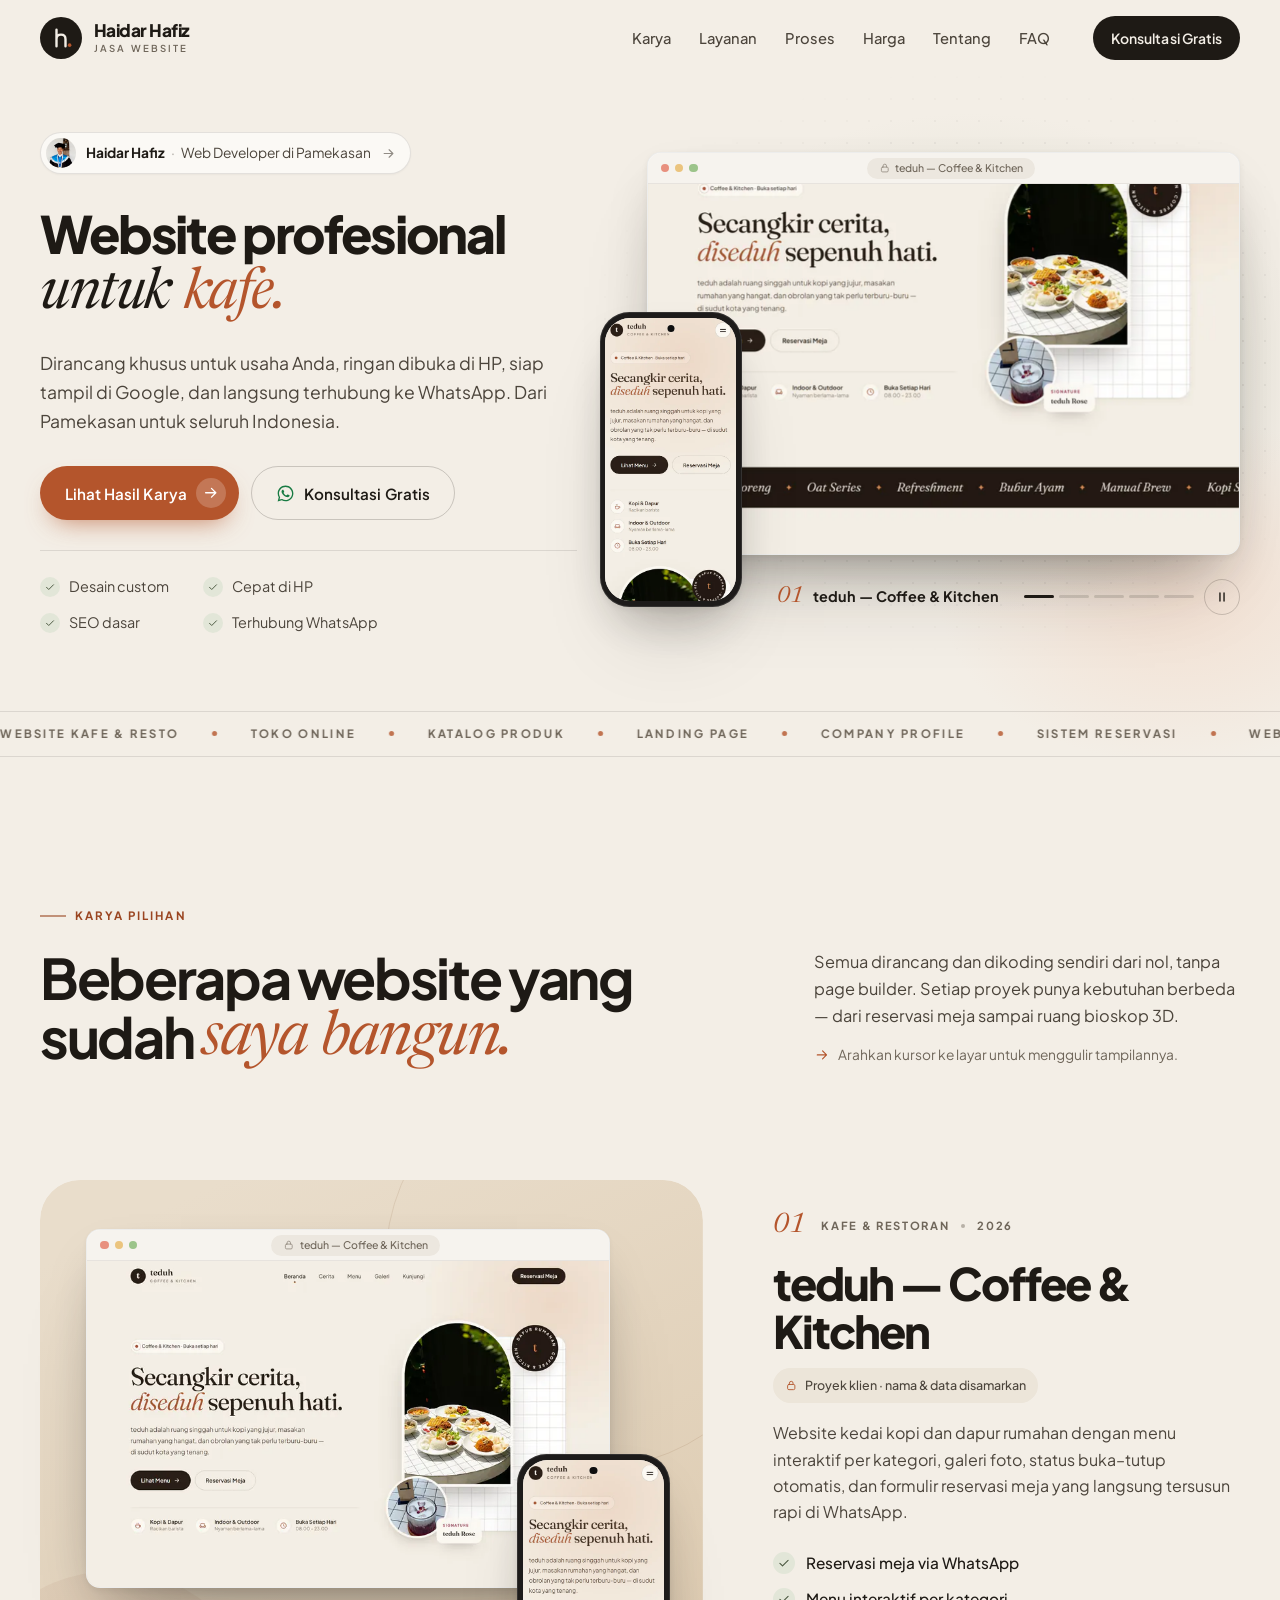
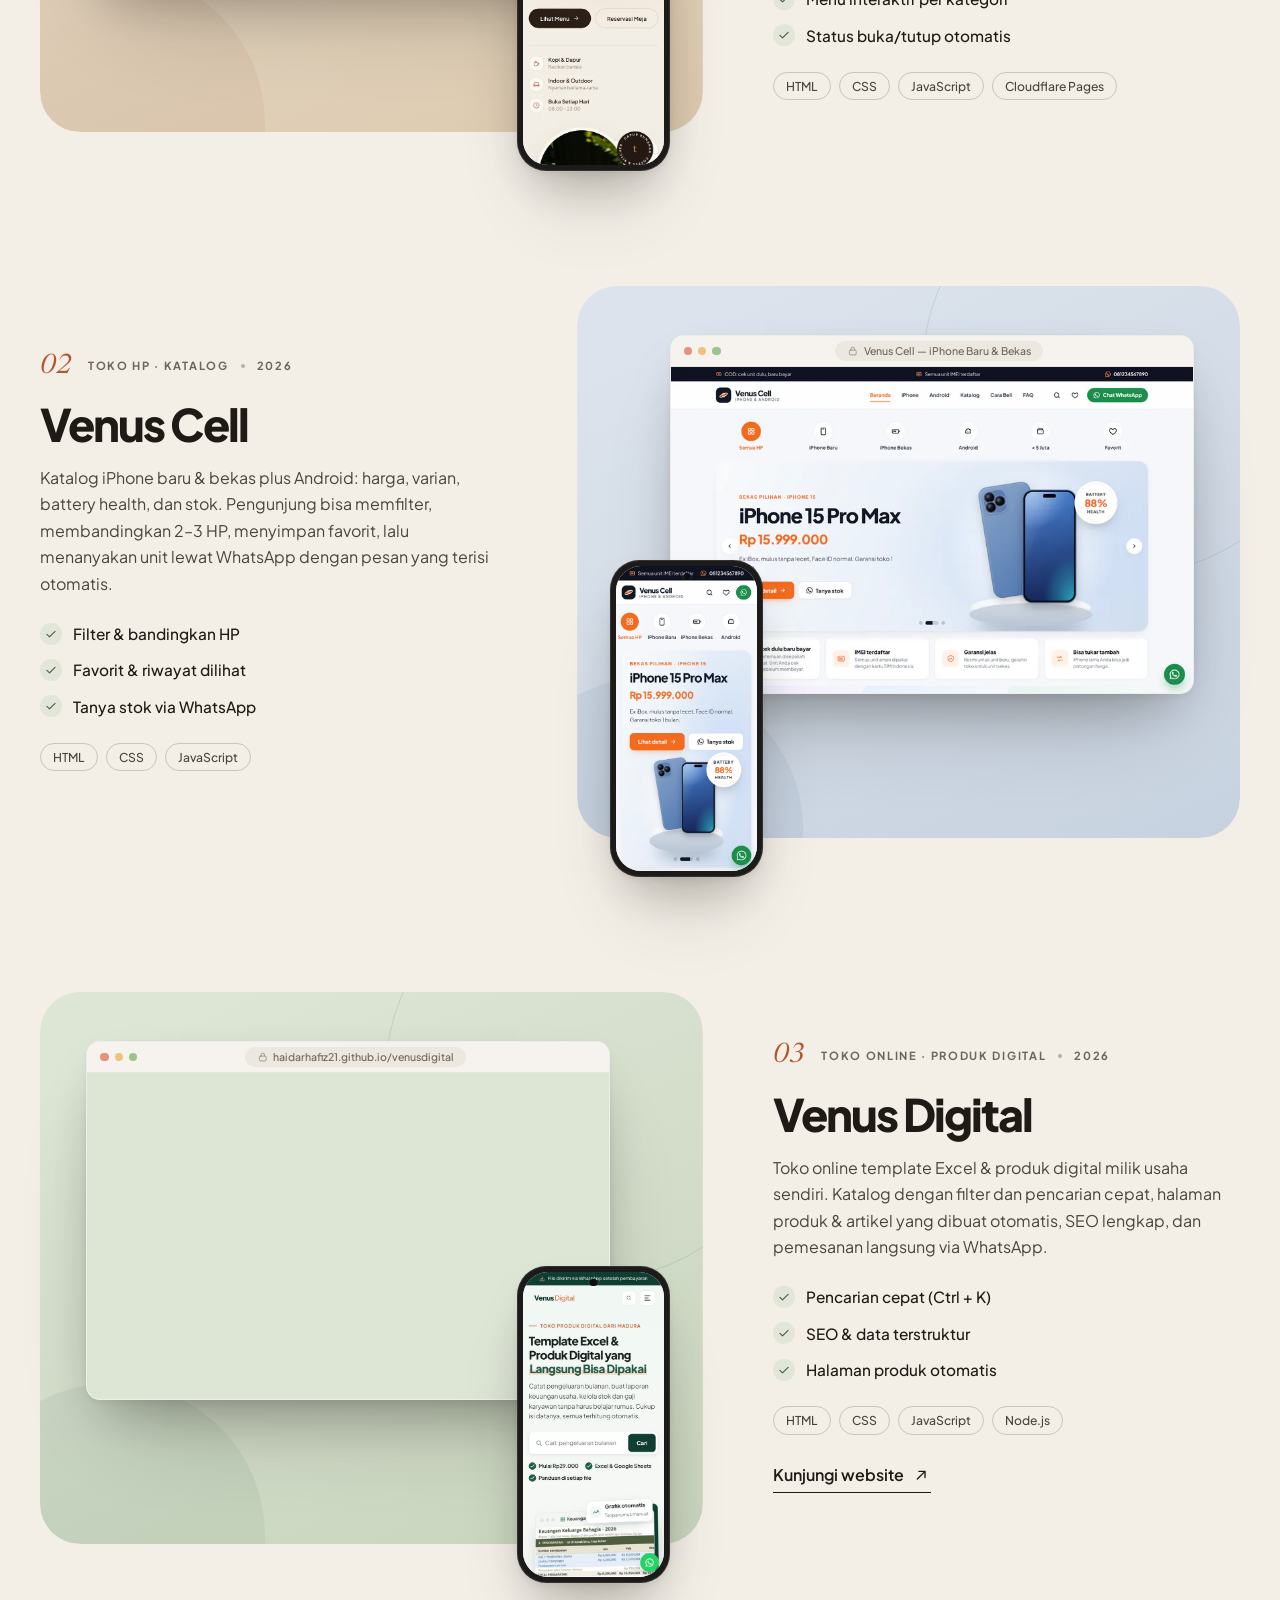
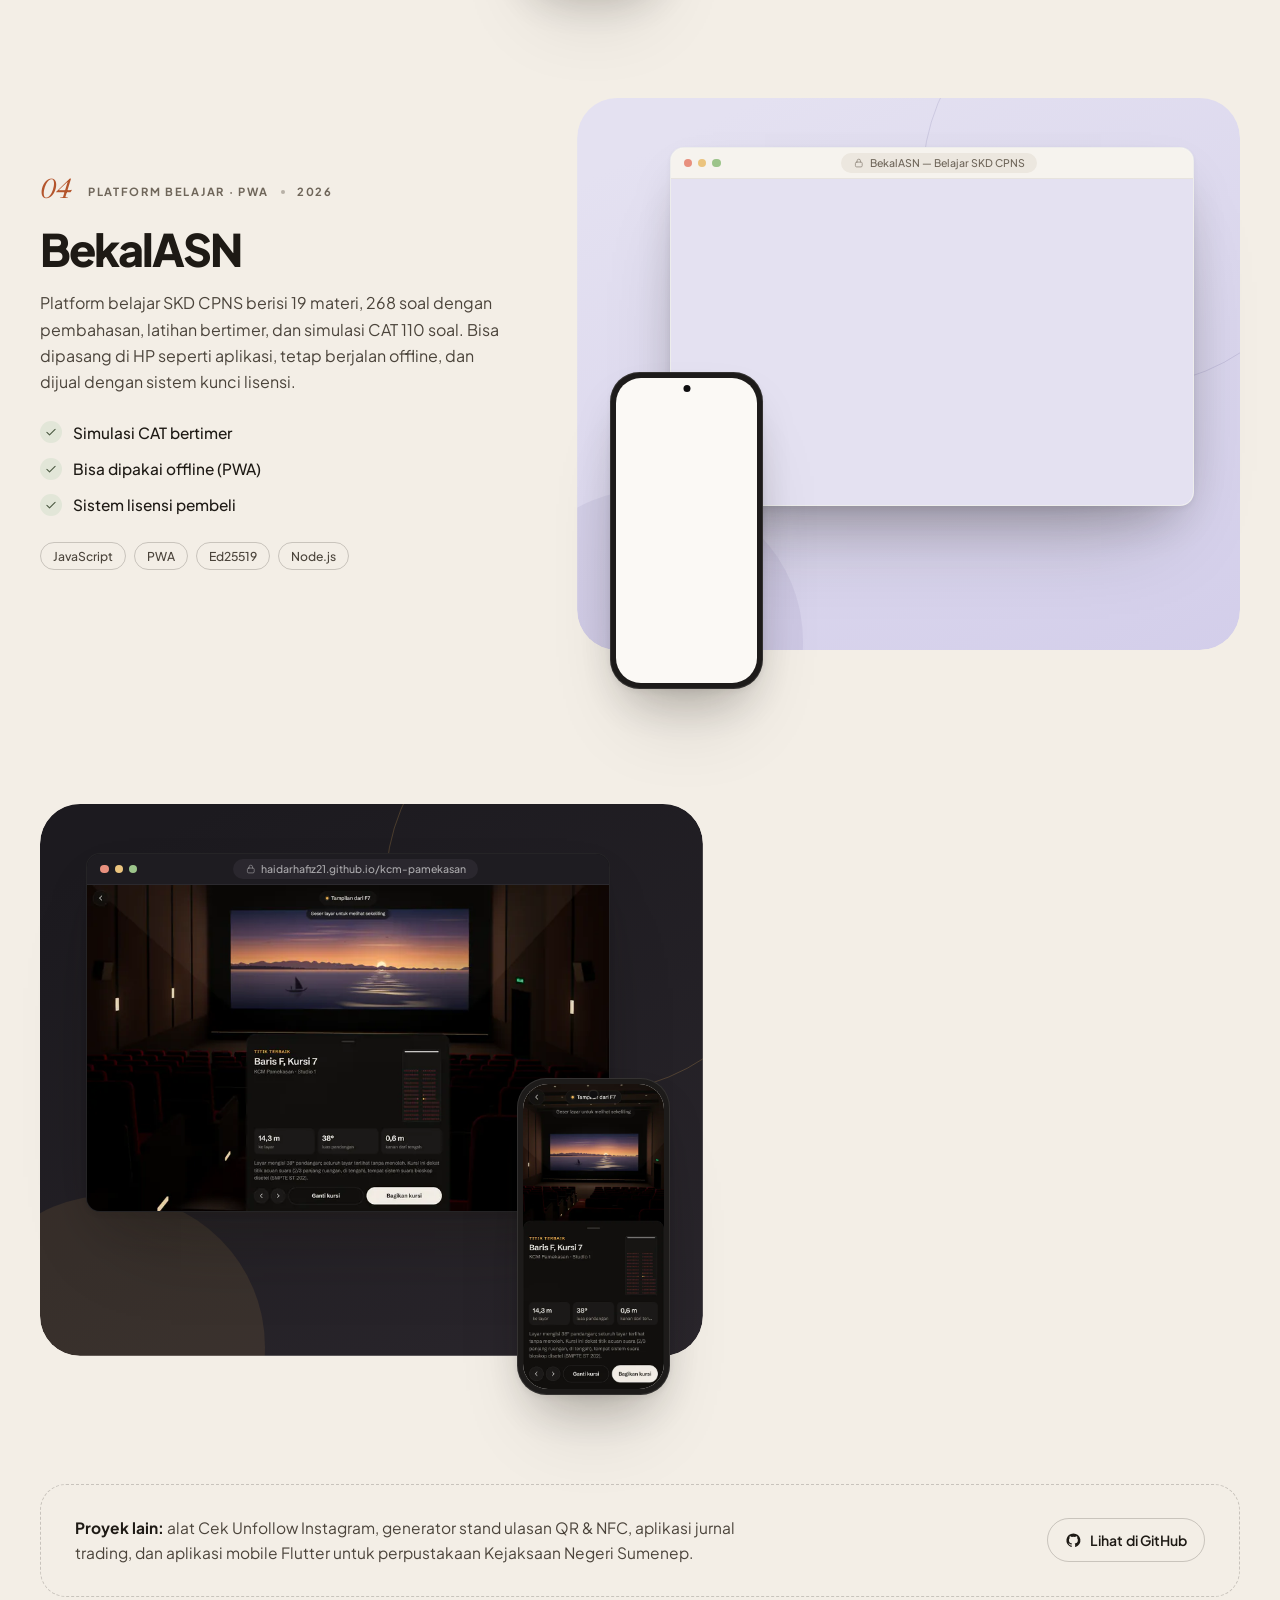
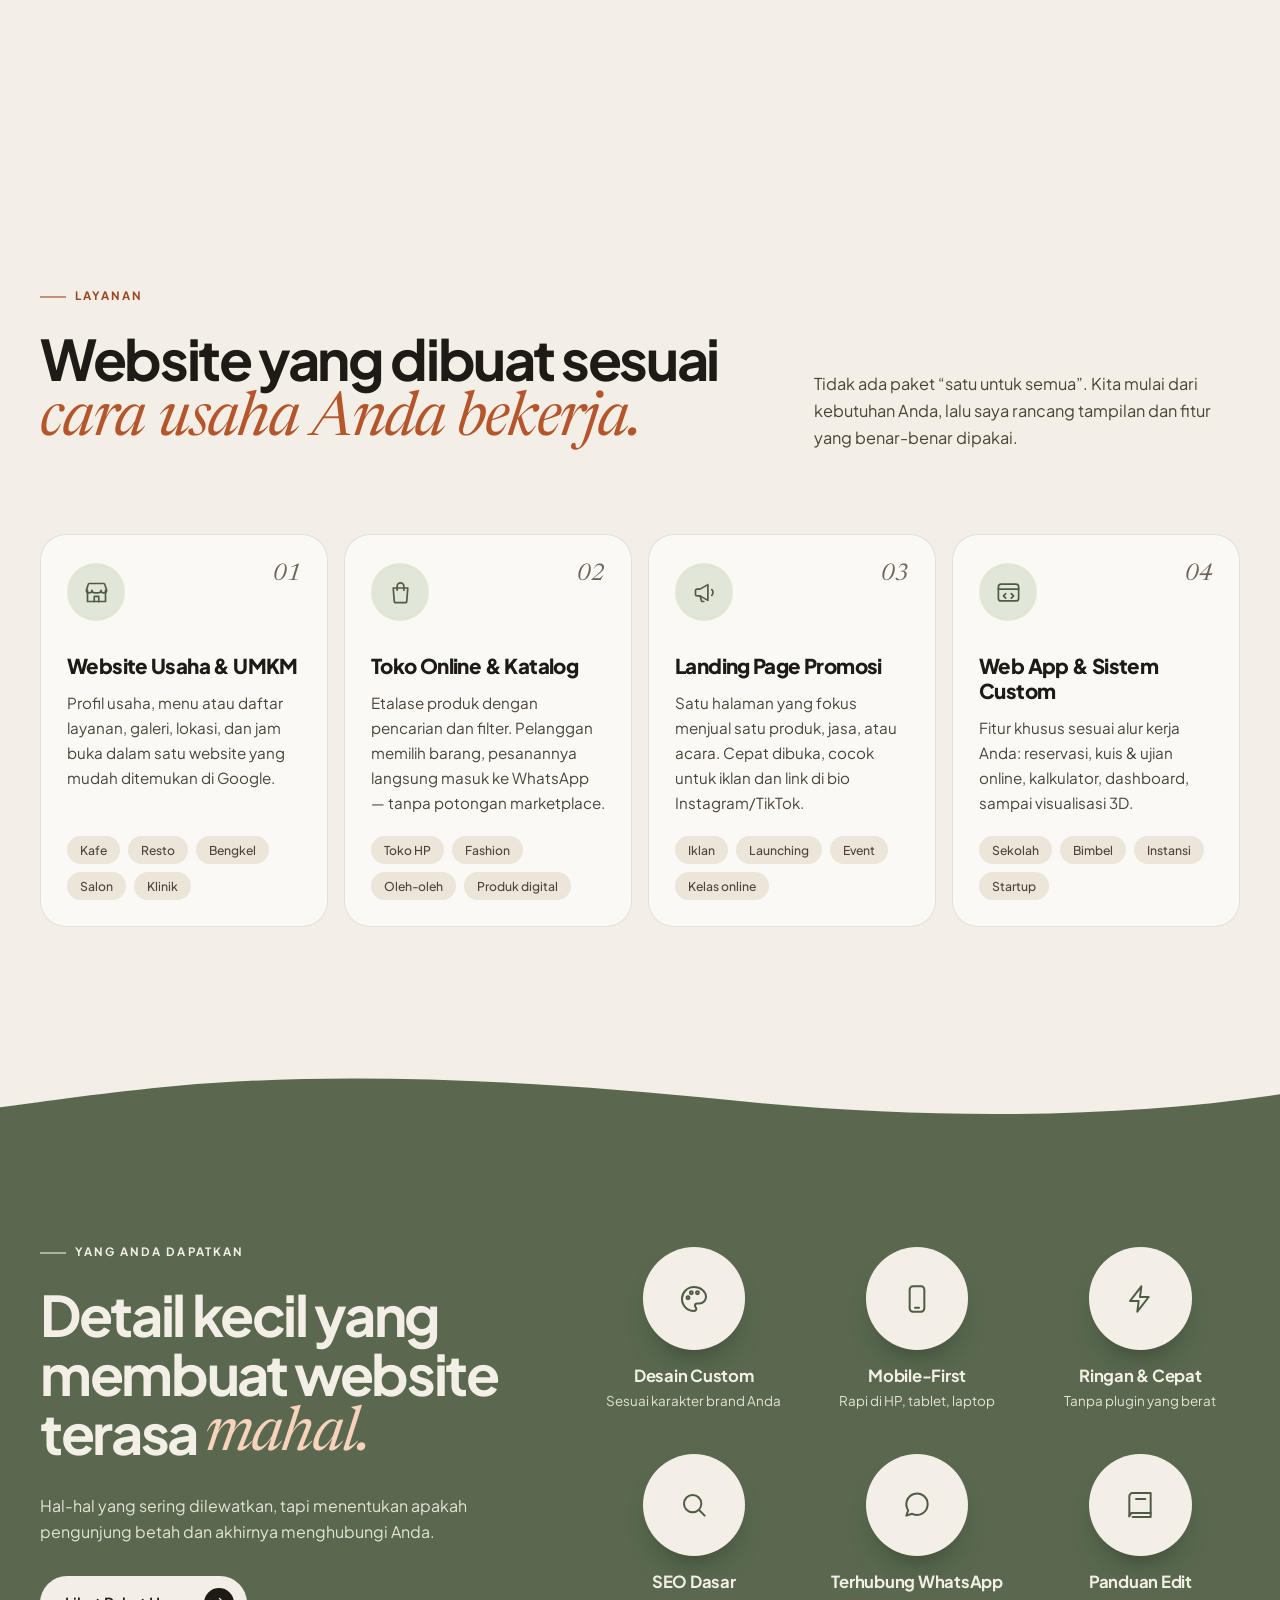
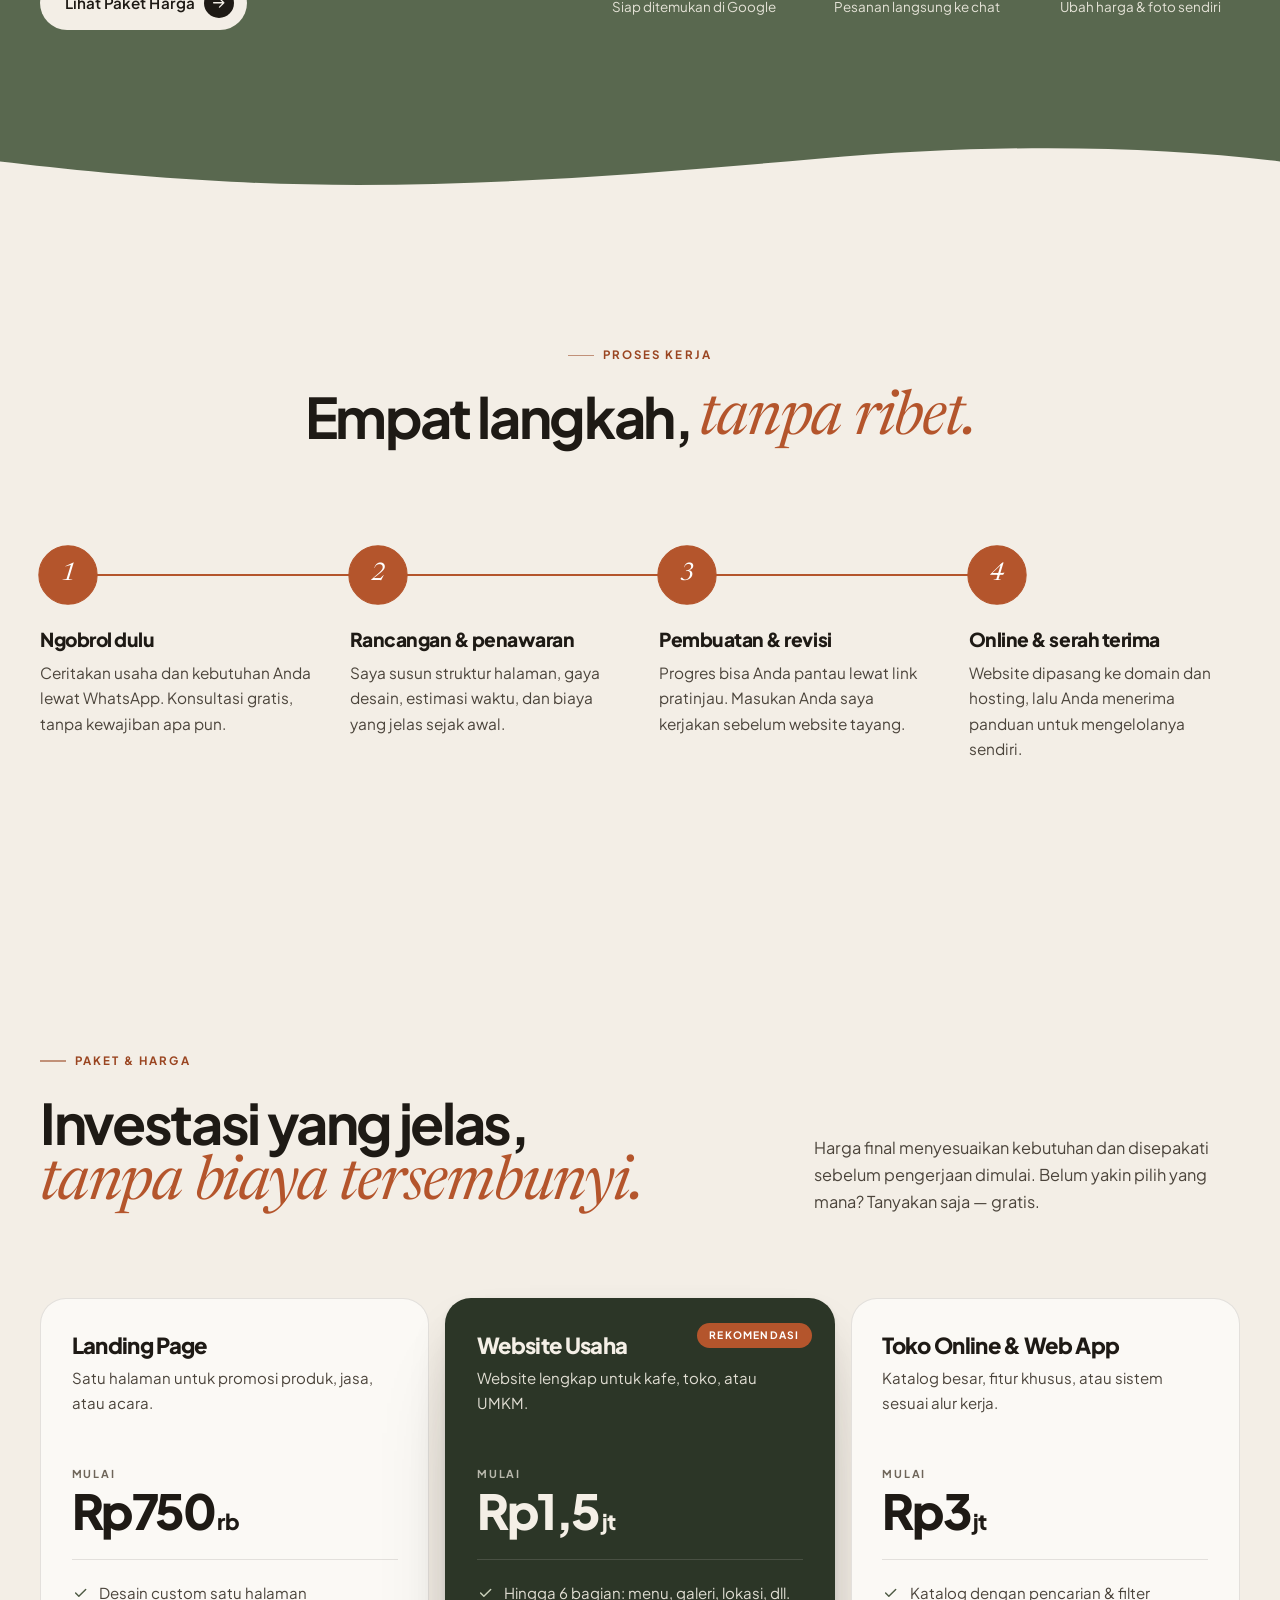
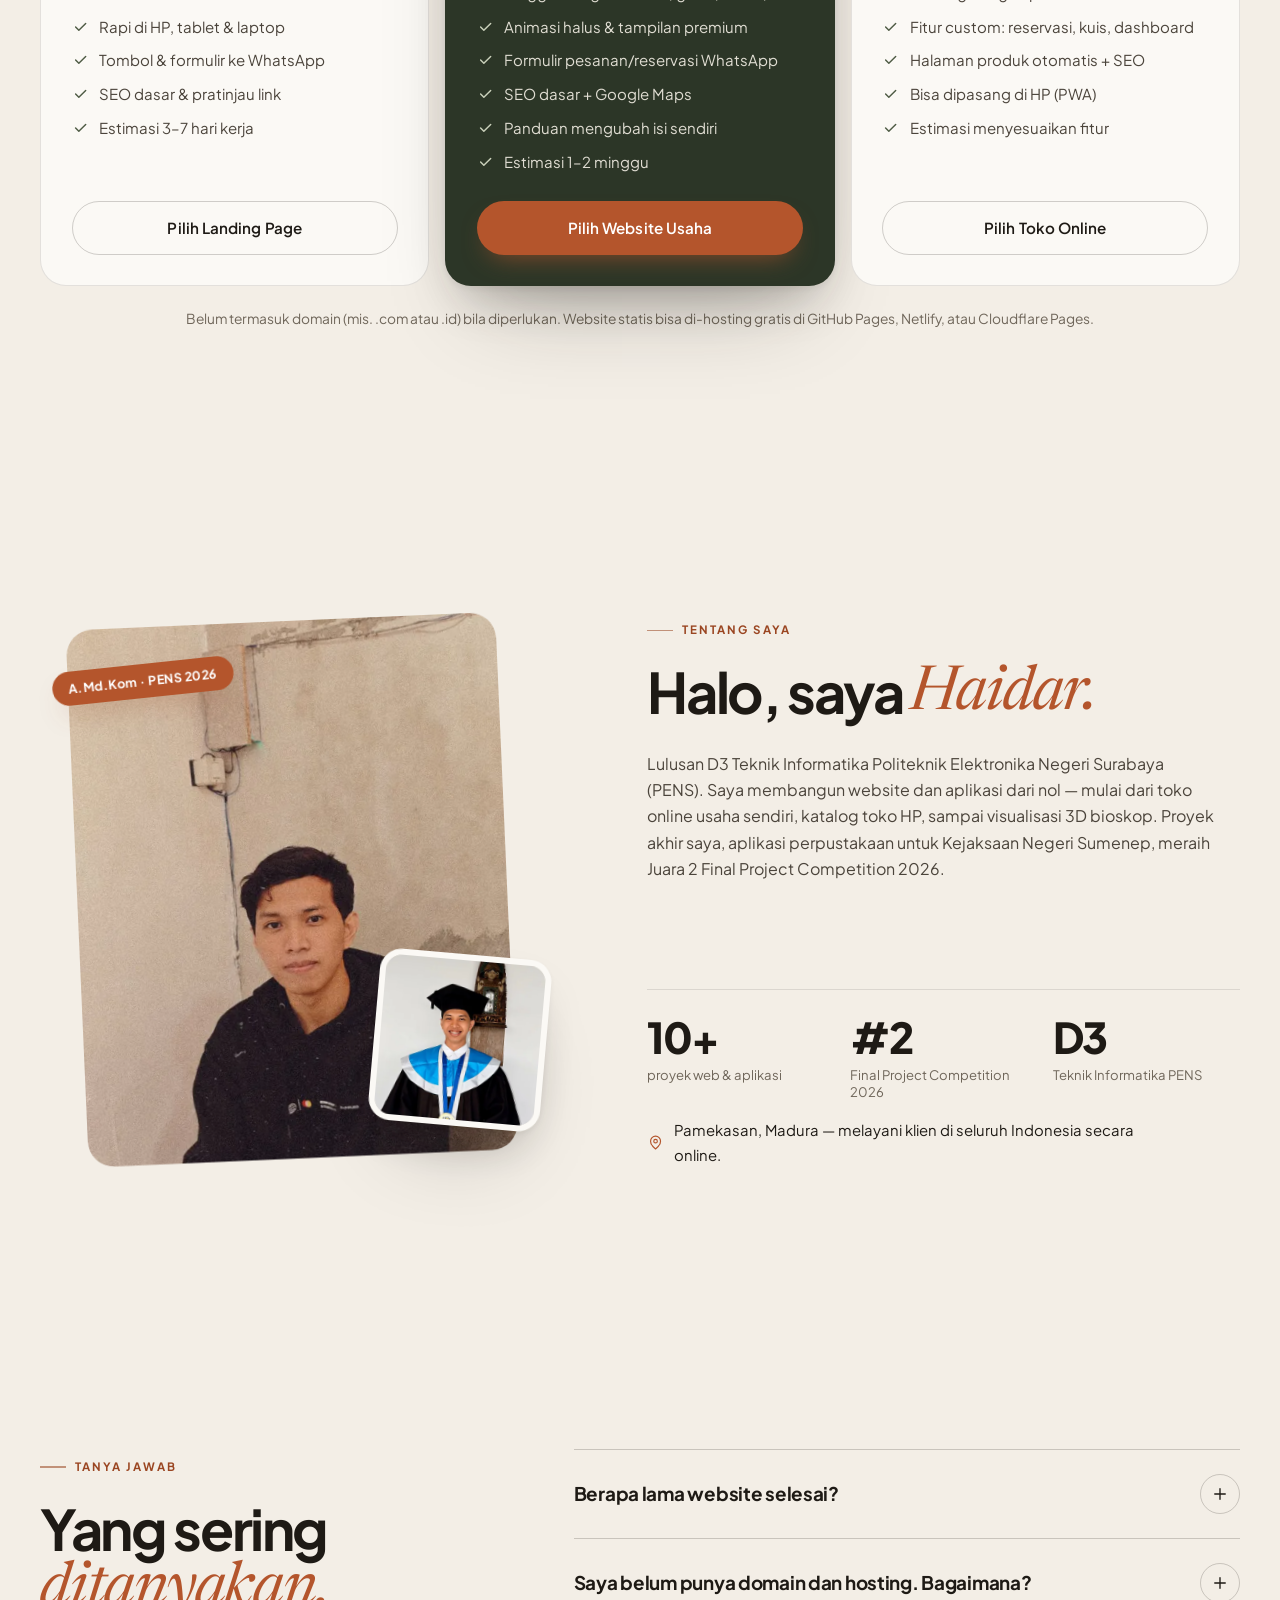
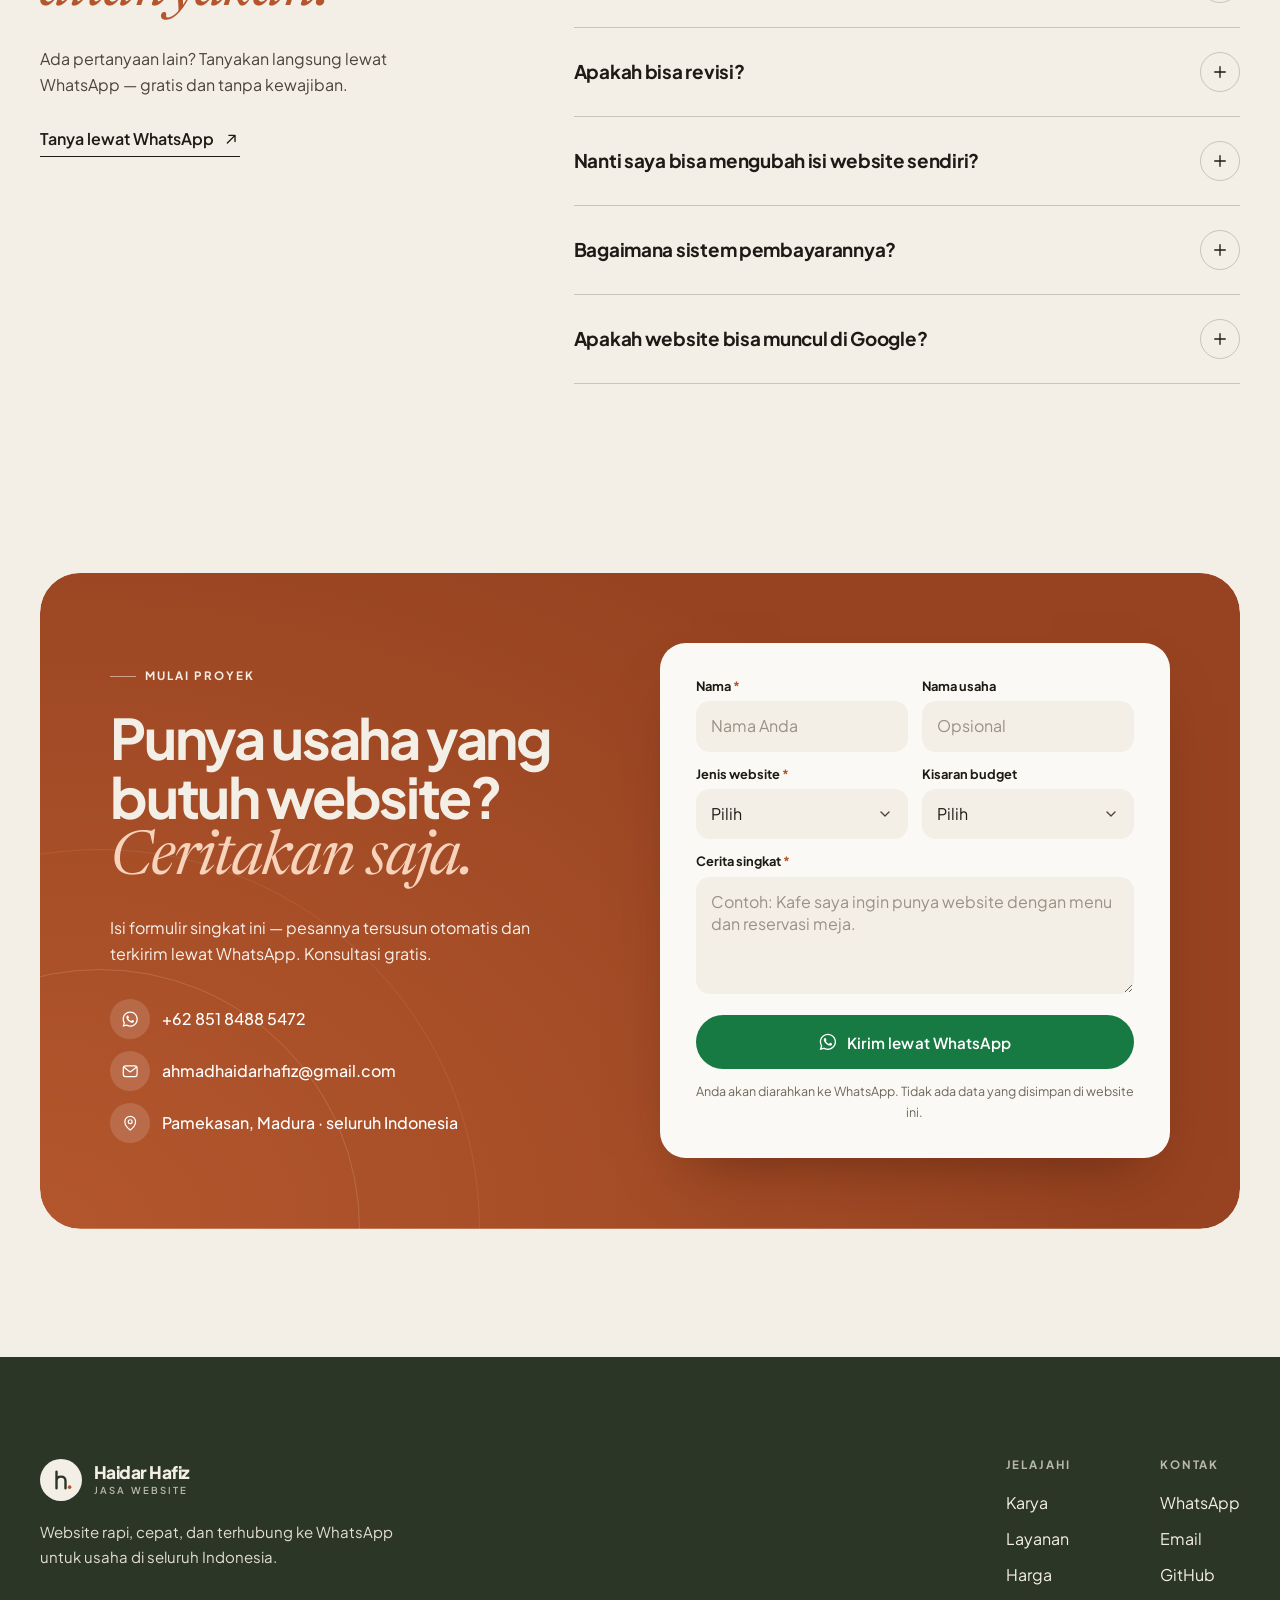
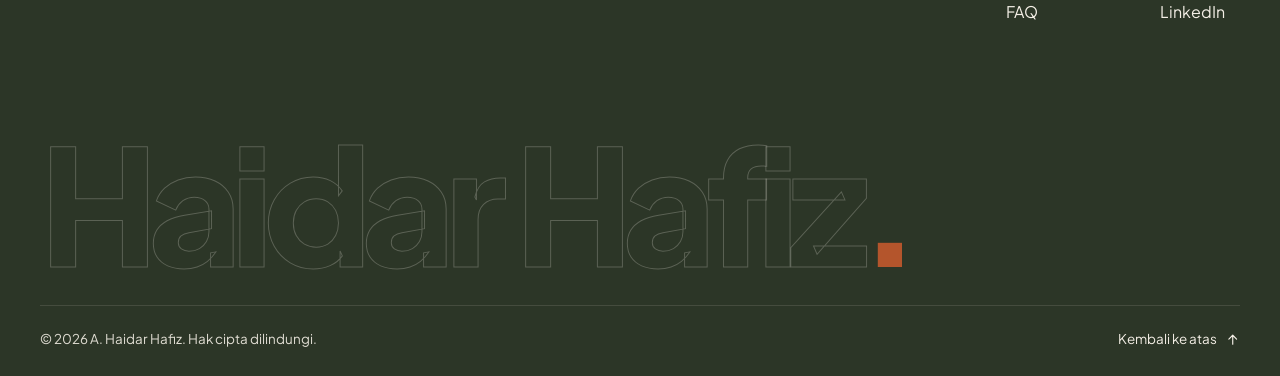
==== commit ed0704ed: "Ganti nomor WhatsApp ke +62 851-8488-5472 Co-Authored-By: Claude Opus 5.5 <noreply@anthropic.com>" ====
--- a/index.html
+++ b/index.html
@@ -58,7 +58,7 @@
         "description": "Jasa pembuatan website di Pamekasan, Madura untuk kafe, toko, UMKM, sekolah, dan instansi: desain custom, cepat di HP, SEO dasar, dan terhubung WhatsApp.",
         "founder": { "@type": "Person", "name": "A. Haidar Hafiz", "jobTitle": "Web Developer" },
         "email": "ahmadhaidarhafiz@gmail.com",
-        "telephone": "+62-852-3073-2988",
+        "telephone": "+62-851-8488-5472",
         "address": { "@type": "PostalAddress", "addressLocality": "Pamekasan", "addressRegion": "Jawa Timur", "addressCountry": "ID" },
         "areaServed": [
           { "@type": "City", "name": "Pamekasan" },
@@ -179,7 +179,7 @@
 
           <div class="hero__cta" data-intro="4">
             <a class="btn btn--clay magnetic" href="#karya">Lihat Hasil Karya <span class="btn__ic"><svg class="ic"><use href="#i-arrow"/></svg></span></a>
-            <a class="btn btn--ghost btn--wa-ghost magnetic" href="https://wa.me/6285230732988?text=Halo%20Haidar%2C%20saya%20ingin%20konsultasi%20pembuatan%20website." target="_blank" rel="noopener"><svg class="ic"><use href="#i-wa"/></svg> Konsultasi Gratis</a>
+            <a class="btn btn--ghost btn--wa-ghost magnetic" href="https://wa.me/6285184885472?text=Halo%20Haidar%2C%20saya%20ingin%20konsultasi%20pembuatan%20website." target="_blank" rel="noopener"><svg class="ic"><use href="#i-wa"/></svg> Konsultasi Gratis</a>
           </div>
 
           <ul class="hero__checks" data-intro="5">
@@ -605,7 +605,7 @@
         <p class="eyebrow" data-reveal>Tanya Jawab</p>
         <h2 class="title" data-split>Yang sering <em>ditanyakan.</em></h2>
         <p data-reveal>Ada pertanyaan lain? Tanyakan langsung lewat WhatsApp — gratis dan tanpa kewajiban.</p>
-        <a class="link-arrow" data-reveal href="https://wa.me/6285230732988?text=Halo%20Haidar%2C%20saya%20mau%20bertanya%20soal%20pembuatan%20website." target="_blank" rel="noopener">Tanya lewat WhatsApp <svg class="ic"><use href="#i-arrow-ur"/></svg></a>
+        <a class="link-arrow" data-reveal href="https://wa.me/6285184885472?text=Halo%20Haidar%2C%20saya%20mau%20bertanya%20soal%20pembuatan%20website." target="_blank" rel="noopener">Tanya lewat WhatsApp <svg class="ic"><use href="#i-arrow-ur"/></svg></a>
       </div>
 
       <div class="acc" data-reveal="stagger">
@@ -647,7 +647,7 @@
           <h2 class="title title--light" data-split>Punya usaha yang butuh website? <em>Ceritakan saja.</em></h2>
           <p>Isi formulir singkat ini — pesannya tersusun otomatis dan terkirim lewat WhatsApp. Konsultasi gratis.</p>
           <ul class="contact__list">
-            <li><a href="https://wa.me/6285230732988" target="_blank" rel="noopener"><span><svg class="ic"><use href="#i-wa"/></svg></span>+62 852 3073 2988</a></li>
+            <li><a href="https://wa.me/6285184885472" target="_blank" rel="noopener"><span><svg class="ic"><use href="#i-wa"/></svg></span>+62 851 8488 5472</a></li>
             <li><a href="mailto:ahmadhaidarhafiz@gmail.com"><span><svg class="ic"><use href="#i-mail"/></svg></span>ahmadhaidarhafiz@gmail.com</a></li>
             <li><p><span><svg class="ic"><use href="#i-pin"/></svg></span>Pamekasan, Madura · seluruh Indonesia</p></li>
           </ul>
@@ -701,7 +701,7 @@
   </section>
 
   <!-- Tombol WhatsApp melayang (muncul setelah melewati bagian pembuka) -->
-  <a class="wa-float" id="waFloat" href="https://wa.me/6285230732988?text=Halo%20Haidar%2C%20saya%20ingin%20konsultasi%20pembuatan%20website." target="_blank" rel="noopener" aria-label="Chat WhatsApp">
+  <a class="wa-float" id="waFloat" href="https://wa.me/6285184885472?text=Halo%20Haidar%2C%20saya%20ingin%20konsultasi%20pembuatan%20website." target="_blank" rel="noopener" aria-label="Chat WhatsApp">
     <svg class="ic"><use href="#i-wa"/></svg>
   </a>
 </main>
@@ -724,7 +724,7 @@
         </div>
         <div>
           <h2>Kontak</h2>
-          <a href="https://wa.me/6285230732988" target="_blank" rel="noopener">WhatsApp</a>
+          <a href="https://wa.me/6285184885472" target="_blank" rel="noopener">WhatsApp</a>
           <a href="mailto:ahmadhaidarhafiz@gmail.com">Email</a>
           <a href="https://github.com/haidarhafiz21" target="_blank" rel="noopener">GitHub</a>
           <a href="https://www.linkedin.com/in/haidar-hafiz-b6a1623ba/" target="_blank" rel="noopener">LinkedIn</a>
@@ -740,6 +740,6 @@
 </footer>
 
 <script src="assets/js/vendor/lenis.min.js?v=e0bb031f" defer></script>
-<script src="assets/js/main.js?v=ff84bd3d" defer></script>
+<script src="assets/js/main.js?v=edc41a40" defer></script>
 </body>
 </html>
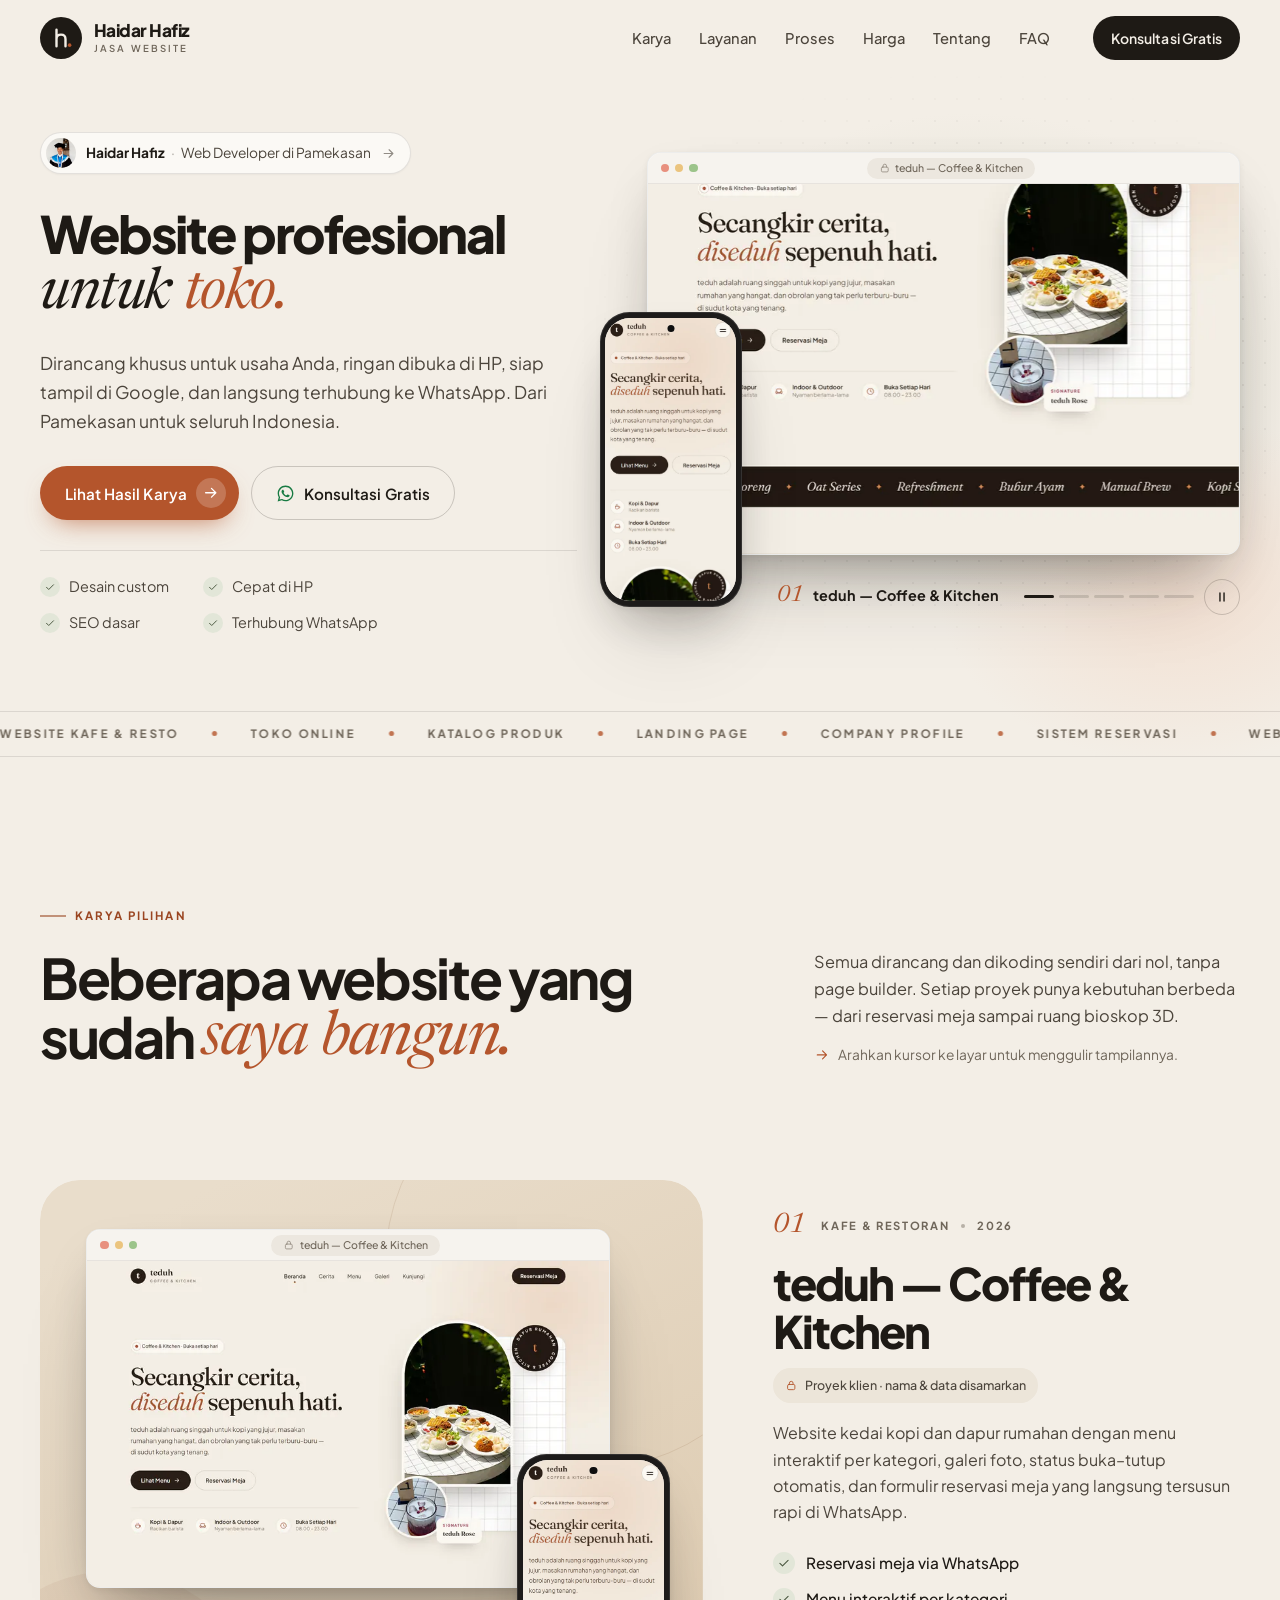
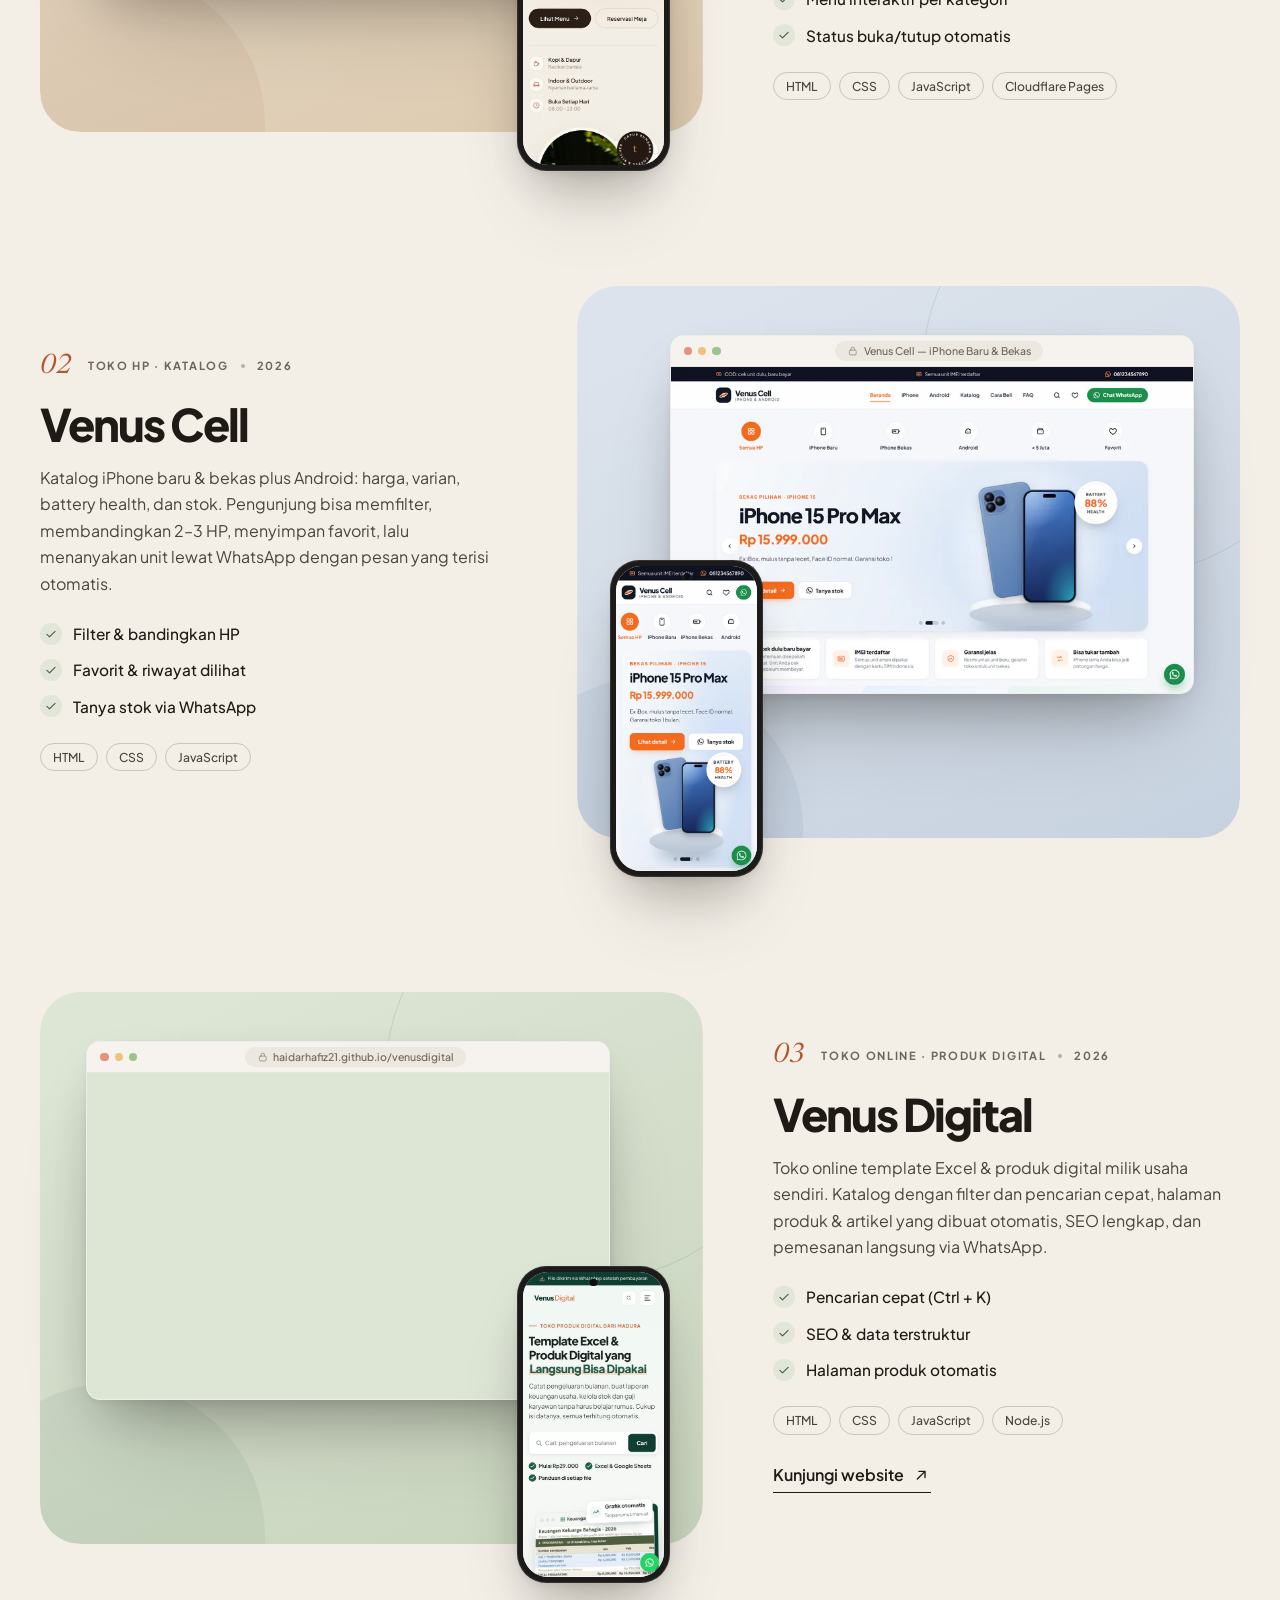
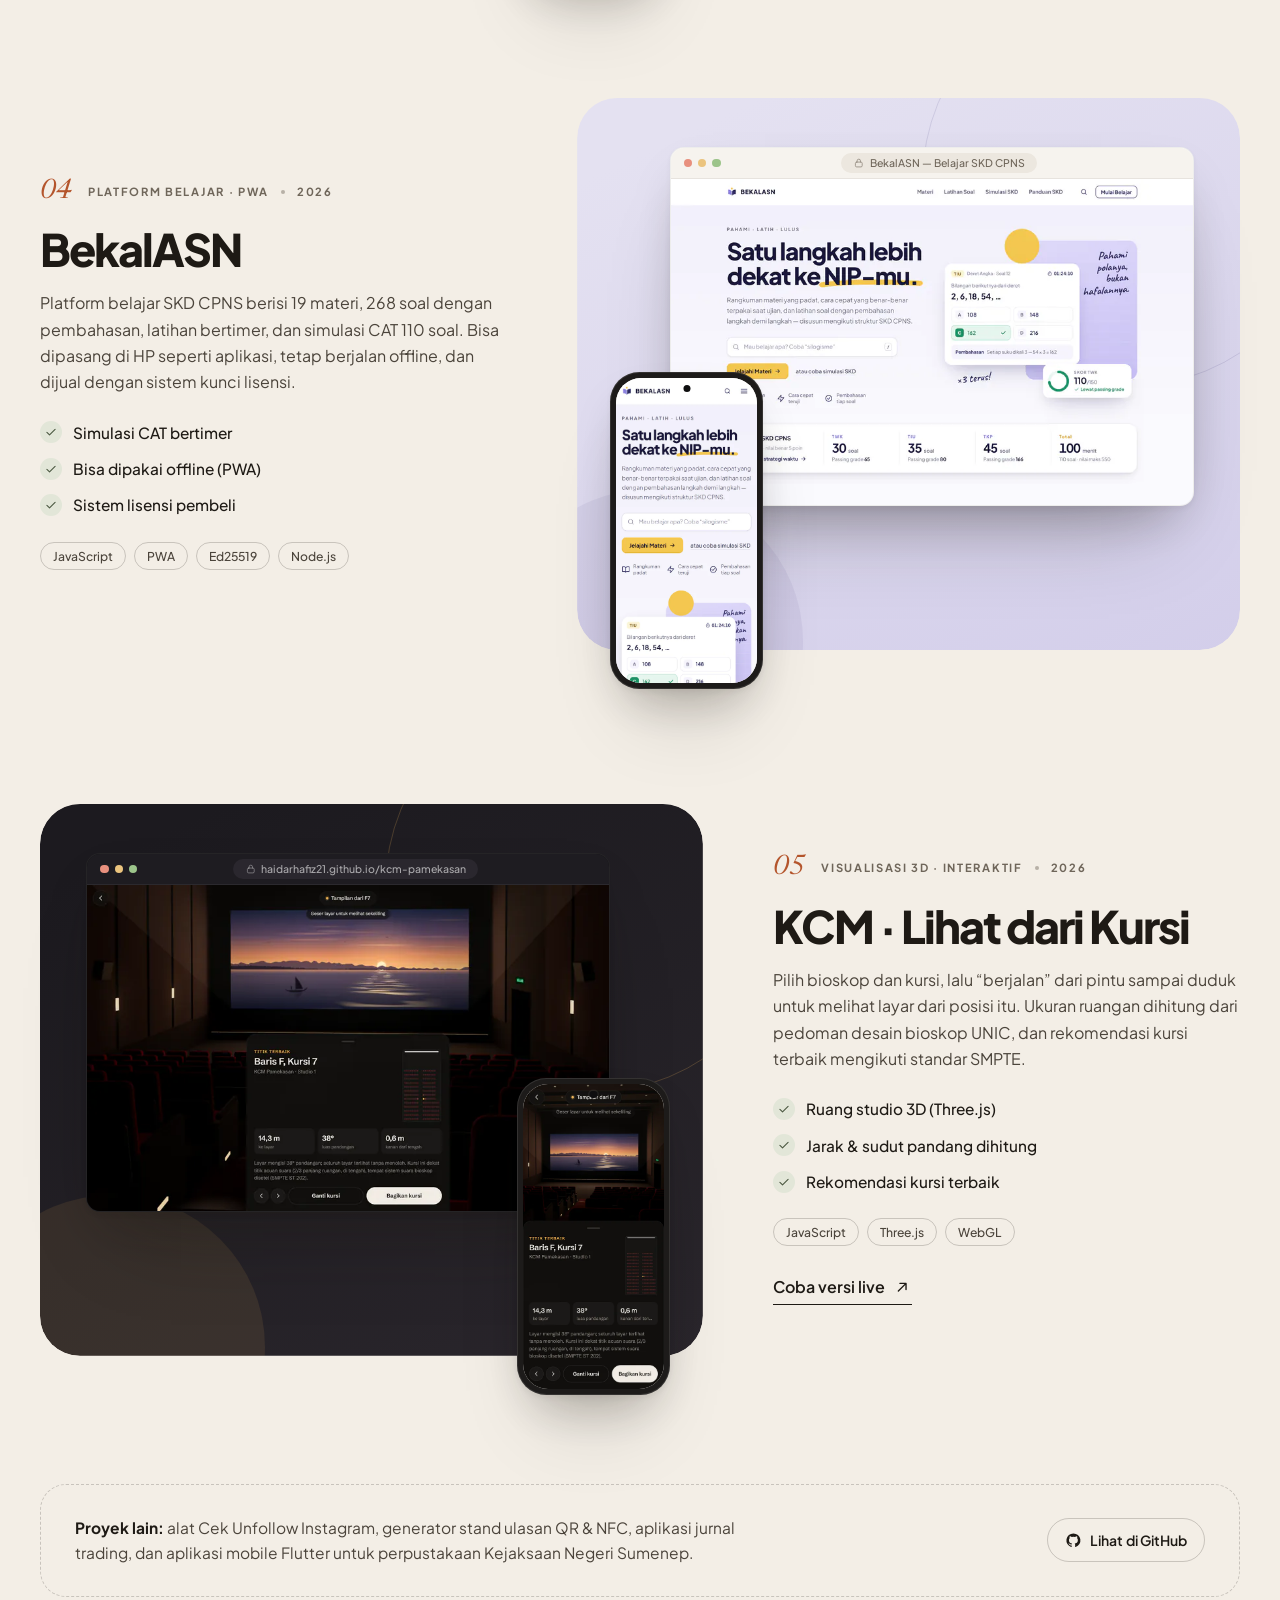
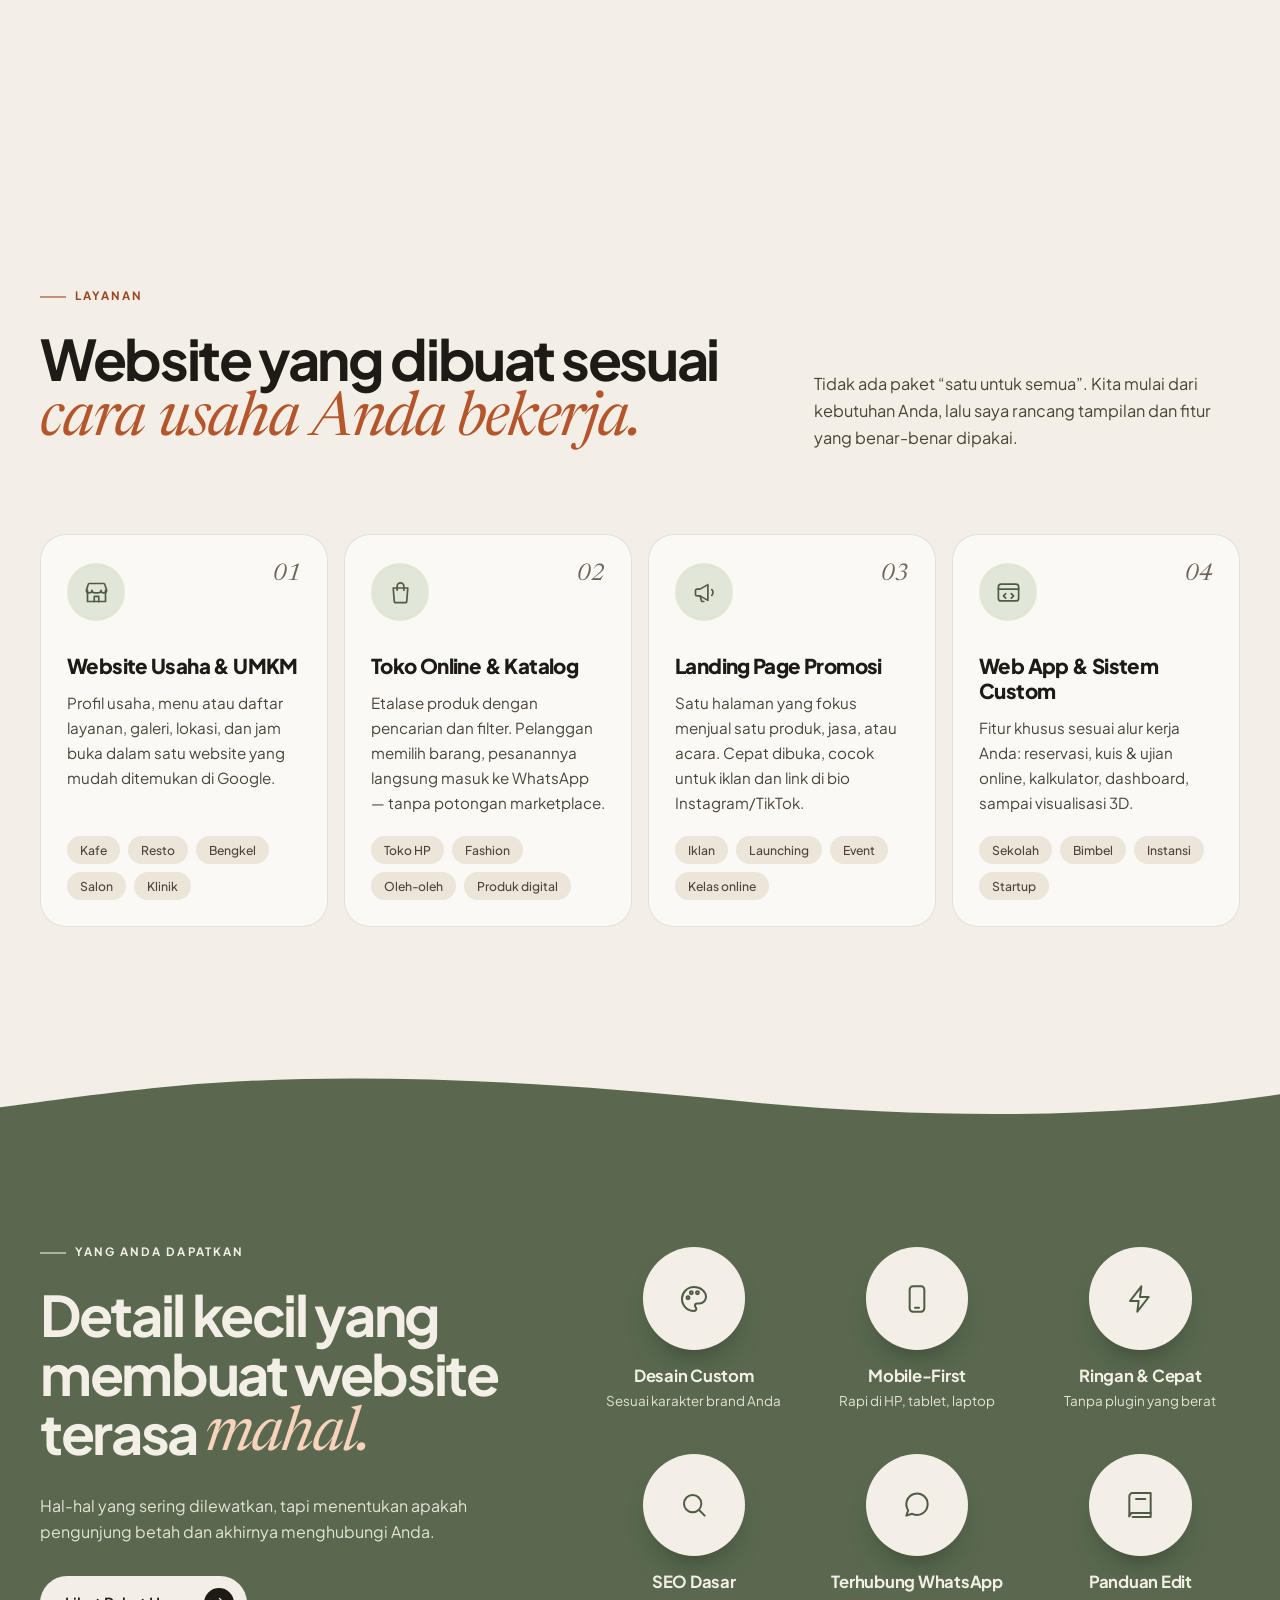
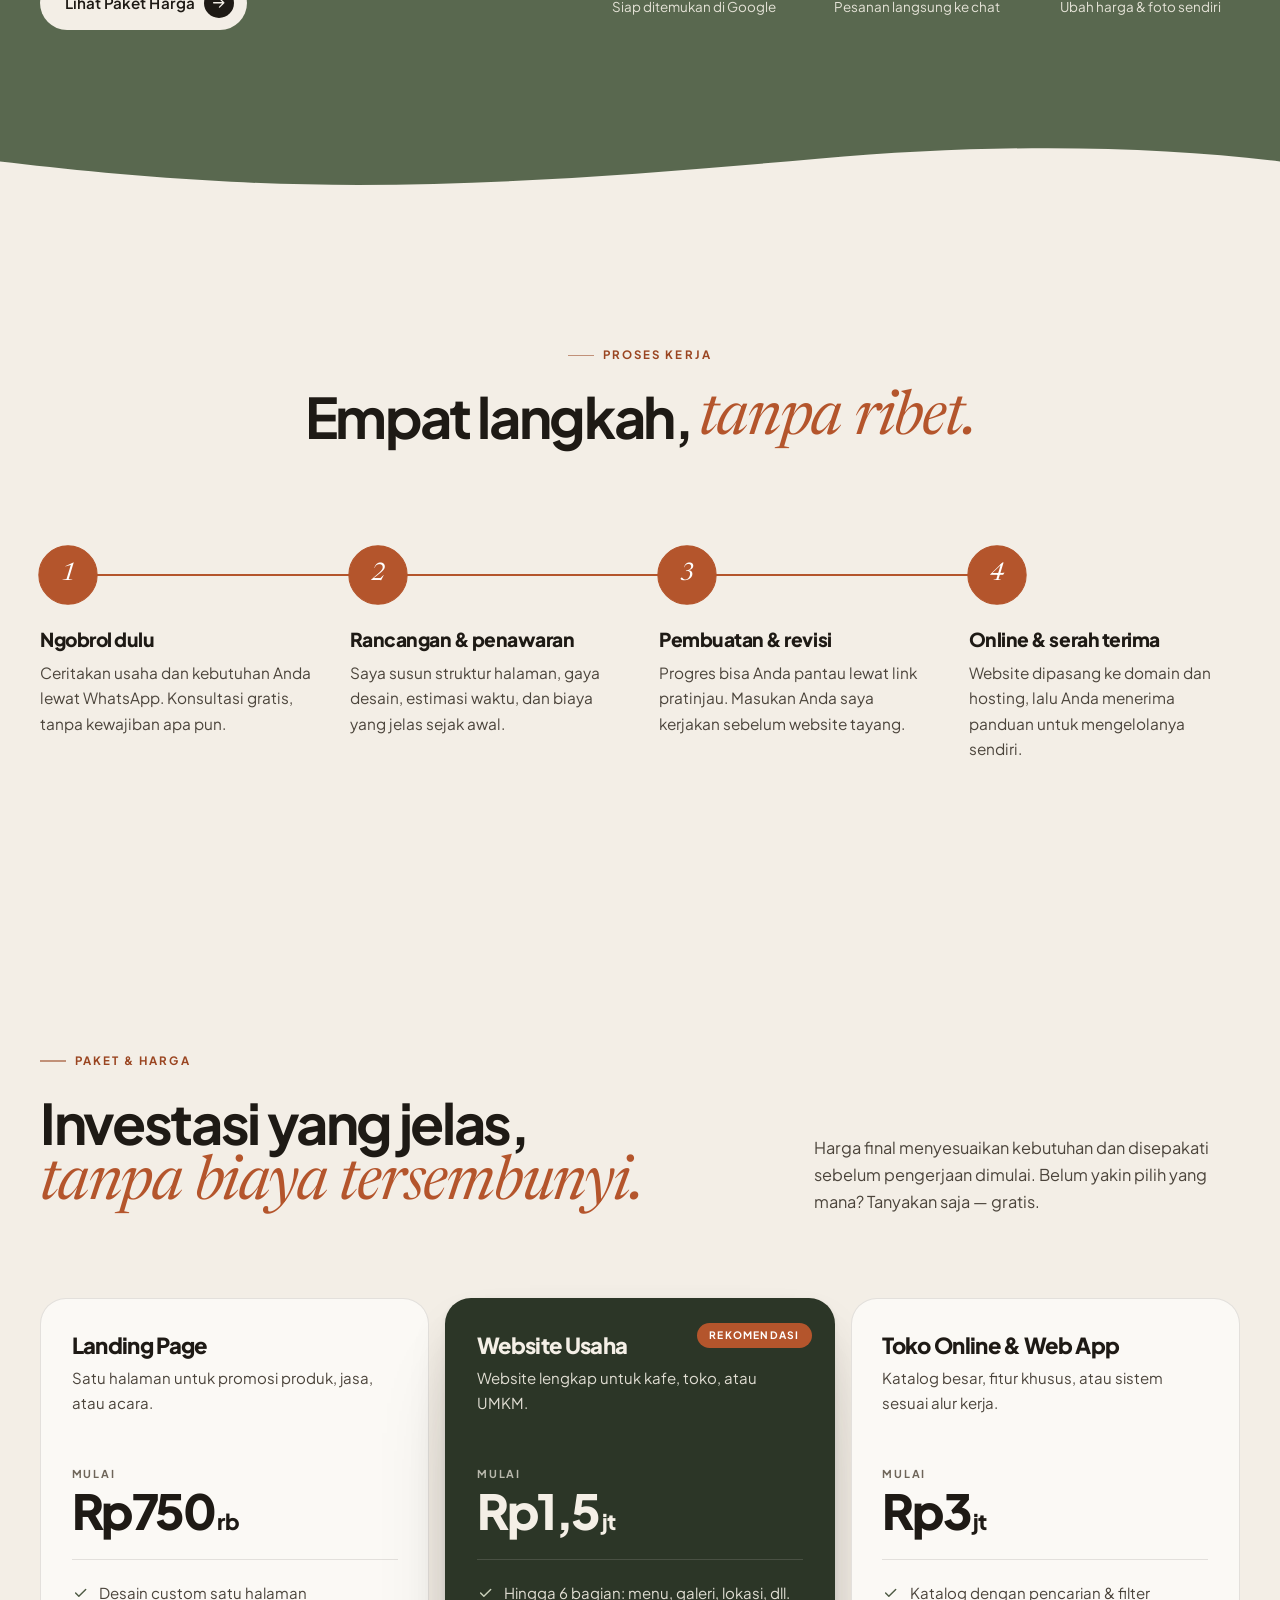
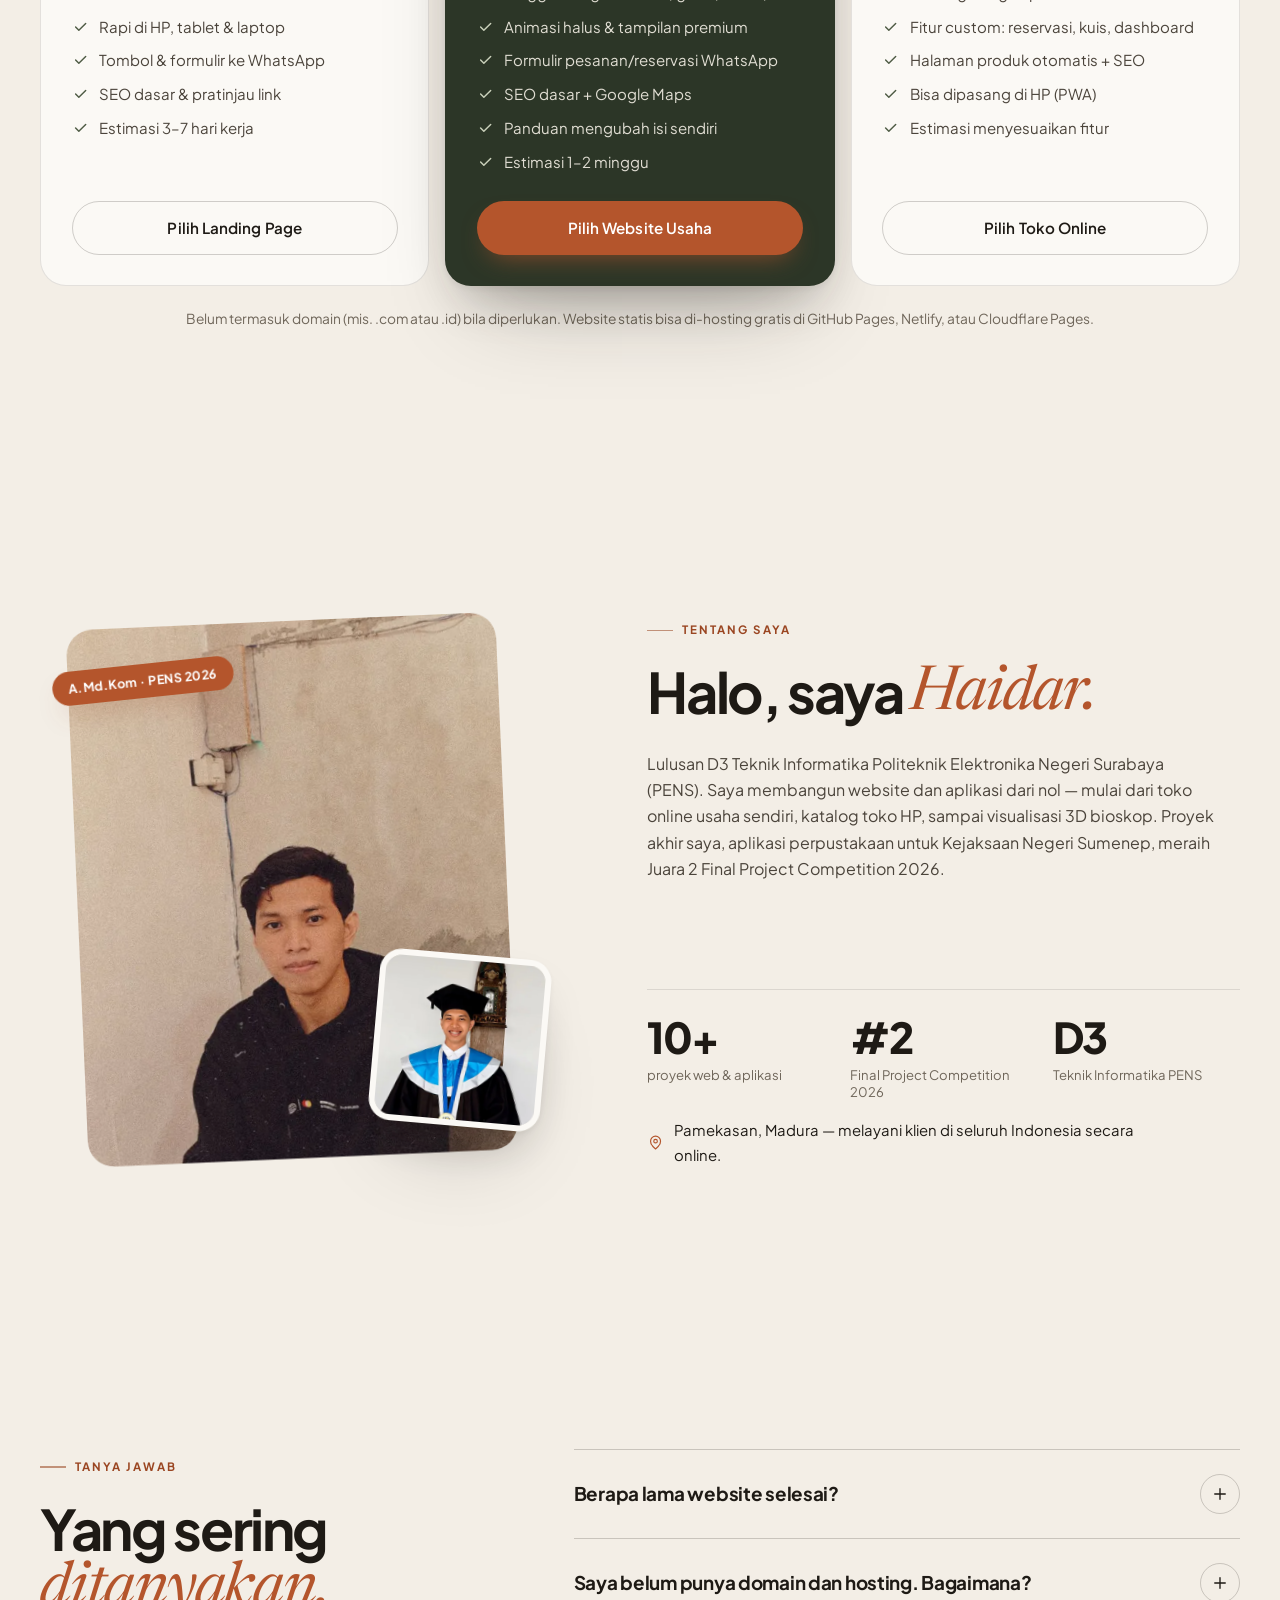
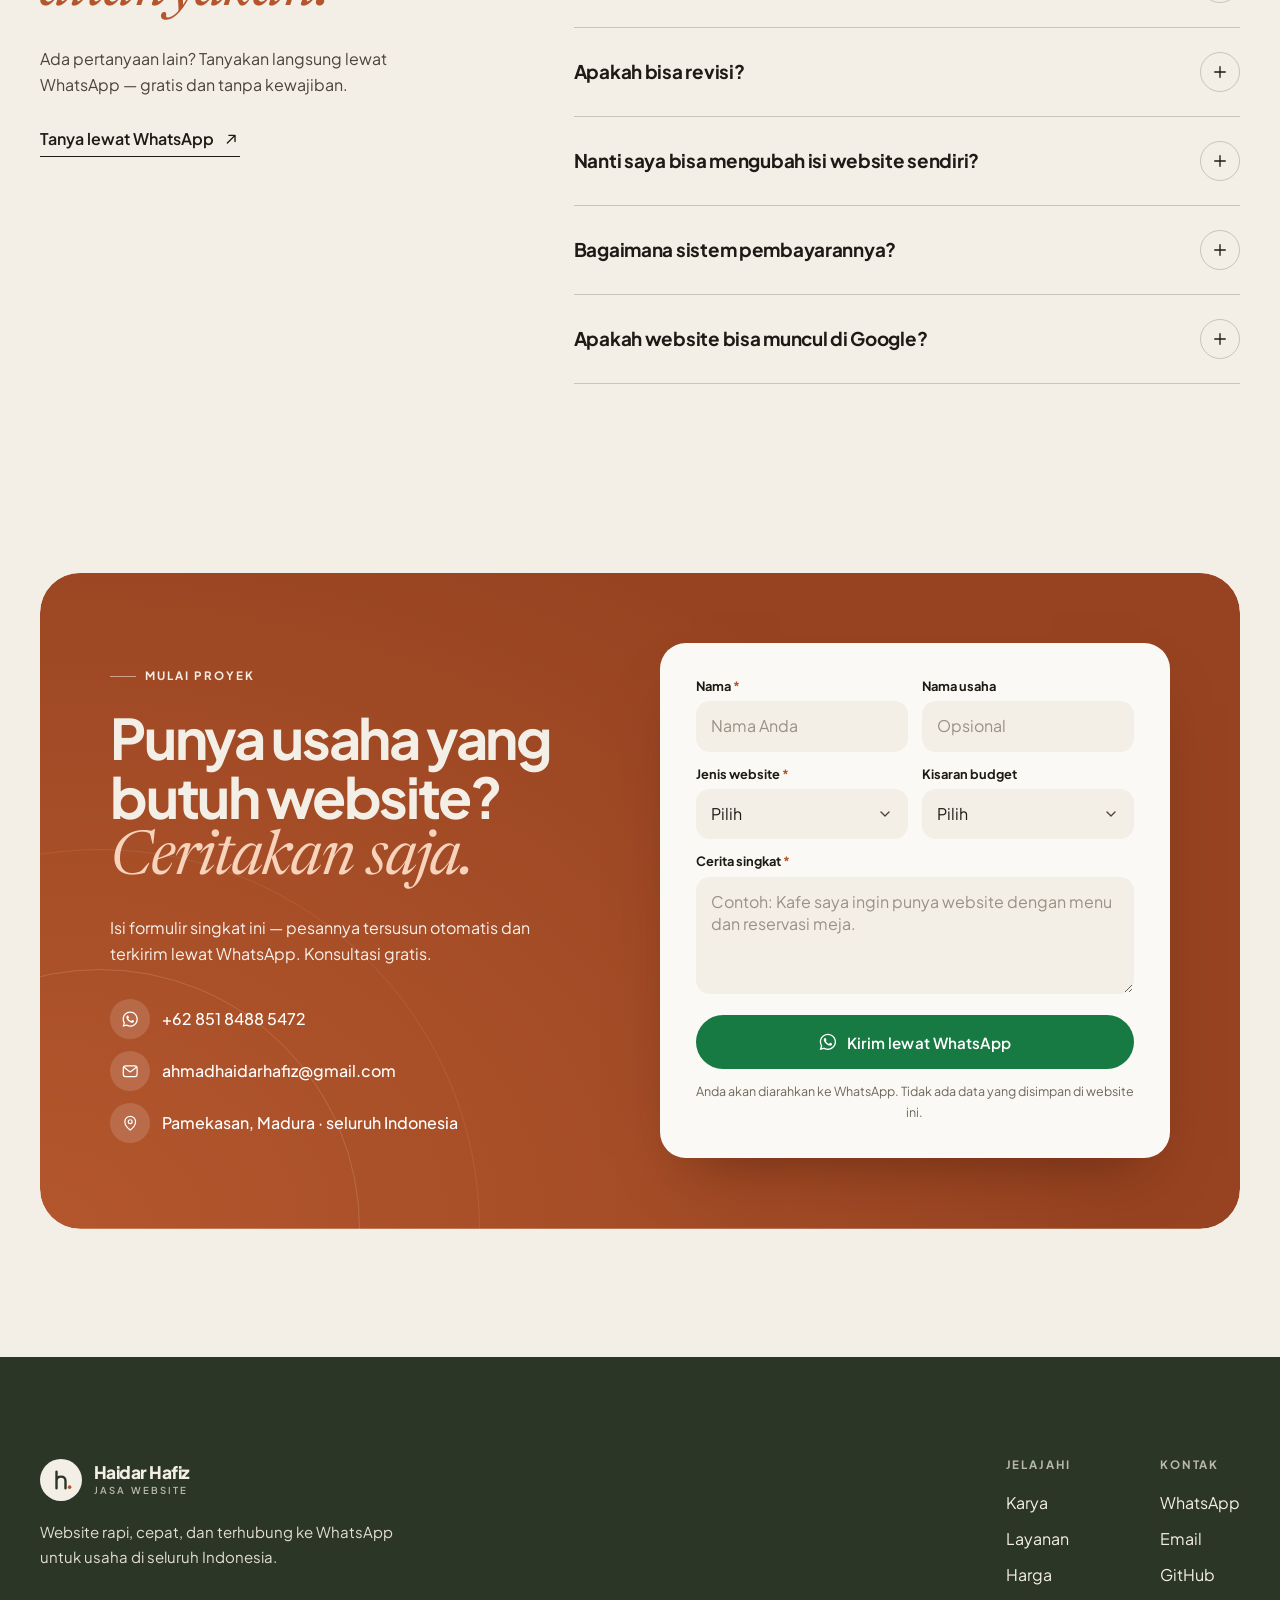
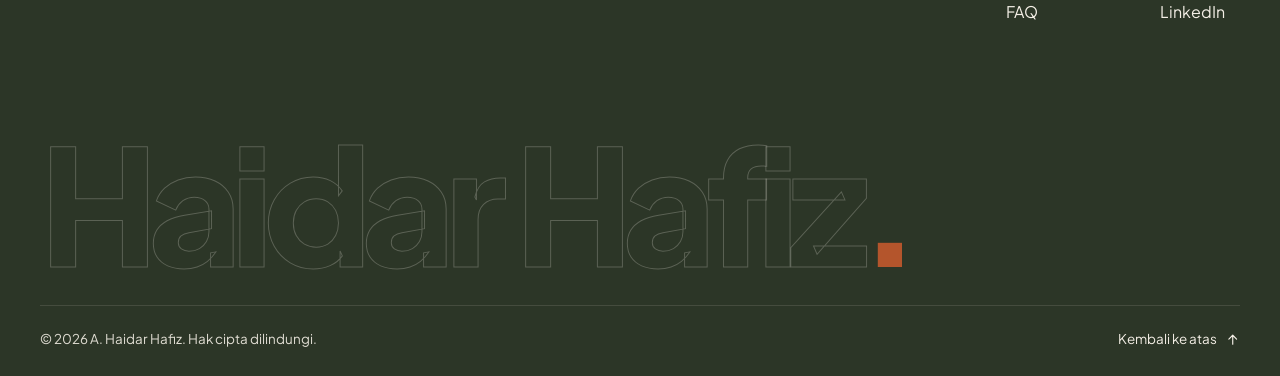
==== commit 11b92371: "Transisi cuplikan hero lebih halus (tirai, tanpa tumpang-tindih) dan klik gambar menuju detail karya" ====
--- a/index.html
+++ b/index.html
@@ -40,7 +40,7 @@
       });
     }
   </script>
-  <link rel="stylesheet" href="assets/css/style.css?v=a17c134e">
+  <link rel="stylesheet" href="assets/css/style.css?v=c326e831">
   <!-- Aktifkan animasi. Pengaman: bila main.js gagal dimuat dalam 4 detik, semua konten tetap ditampilkan. -->
   <script>document.documentElement.classList.add('js');setTimeout(function(){if(!window.__siteReady)document.documentElement.classList.remove('js')},4000);</script>
 
@@ -196,35 +196,36 @@
             <div class="reel__tilt" id="reelTilt">
               <figure class="browser reel__browser">
                 <div class="browser__bar"><i></i><i></i><i></i><span class="browser__url"><svg class="ic"><use href="#i-lock"/></svg><span id="reelUrl">teduh — Coffee &amp; Kitchen</span></span></div>
-                <div class="reel__screen">
-                  <img class="reel__img is-on" data-pan="y" src="assets/img/karya/kafe-d-800.webp" srcset="assets/img/karya/kafe-d-800.webp 800w, assets/img/karya/kafe-d-1300.webp 1300w, assets/img/karya/kafe-d-1800.webp 1800w" sizes="(min-width: 1001px) 640px, 92vw" width="1800" height="1875" alt="" fetchpriority="high">
-                  <img class="reel__img" data-pan="y" src="[data-uri]" data-srcset="assets/img/karya/venuscell-d-800.webp 800w, assets/img/karya/venuscell-d-1300.webp 1300w, assets/img/karya/venuscell-d-1800.webp 1800w" sizes="(min-width: 1001px) 640px, 92vw" width="1800" height="1875" alt="">
-                  <img class="reel__img" data-pan="y" src="[data-uri]" data-srcset="assets/img/karya/venusdigital-d-800.webp 800w, assets/img/karya/venusdigital-d-1300.webp 1300w, assets/img/karya/venusdigital-d-1800.webp 1800w" sizes="(min-width: 1001px) 640px, 92vw" width="1800" height="1875" alt="">
-                  <img class="reel__img" data-pan="y" src="[data-uri]" data-srcset="assets/img/karya/bekalasn-d-800.webp 800w, assets/img/karya/bekalasn-d-1300.webp 1300w, assets/img/karya/bekalasn-d-1800.webp 1800w" sizes="(min-width: 1001px) 640px, 92vw" width="1800" height="1875" alt="">
-                  <img class="reel__img" data-pan="zoom" src="[data-uri]" data-srcset="assets/img/karya/kcm-d-800.webp 800w, assets/img/karya/kcm-d-1300.webp 1300w, assets/img/karya/kcm-d-1800.webp 1800w" sizes="(min-width: 1001px) 640px, 92vw" width="1800" height="1125" alt="">
+                <div class="reel__screen" title="Lihat detail karya">
+                  <span class="reel__hint" aria-hidden="true">Lihat detail karya <svg class="ic"><use href="#i-arrow"/></svg></span>
+                  <div class="reel__slide is-on"><img class="reel__img" data-pan="y" src="assets/img/karya/kafe-d-800.webp" srcset="assets/img/karya/kafe-d-800.webp 800w, assets/img/karya/kafe-d-1300.webp 1300w, assets/img/karya/kafe-d-1800.webp 1800w" sizes="(min-width: 1001px) 640px, 92vw" width="1800" height="1875" alt="" fetchpriority="high"></div>
+                  <div class="reel__slide"><img class="reel__img" data-pan="y" src="[data-uri]" data-srcset="assets/img/karya/venuscell-d-800.webp 800w, assets/img/karya/venuscell-d-1300.webp 1300w, assets/img/karya/venuscell-d-1800.webp 1800w" sizes="(min-width: 1001px) 640px, 92vw" width="1800" height="1875" alt=""></div>
+                  <div class="reel__slide"><img class="reel__img" data-pan="y" src="[data-uri]" data-srcset="assets/img/karya/venusdigital-d-800.webp 800w, assets/img/karya/venusdigital-d-1300.webp 1300w, assets/img/karya/venusdigital-d-1800.webp 1800w" sizes="(min-width: 1001px) 640px, 92vw" width="1800" height="1875" alt=""></div>
+                  <div class="reel__slide"><img class="reel__img" data-pan="y" src="[data-uri]" data-srcset="assets/img/karya/bekalasn-d-800.webp 800w, assets/img/karya/bekalasn-d-1300.webp 1300w, assets/img/karya/bekalasn-d-1800.webp 1800w" sizes="(min-width: 1001px) 640px, 92vw" width="1800" height="1875" alt=""></div>
+                  <div class="reel__slide"><img class="reel__img" data-pan="zoom" src="[data-uri]" data-srcset="assets/img/karya/kcm-d-800.webp 800w, assets/img/karya/kcm-d-1300.webp 1300w, assets/img/karya/kcm-d-1800.webp 1800w" sizes="(min-width: 1001px) 640px, 92vw" width="1800" height="1125" alt=""></div>
                 </div>
               </figure>
               <figure class="phone reel__phone">
                 <div class="phone__screen">
-                  <img class="reel__img is-on" src="assets/img/karya/kafe-m-420.webp" srcset="assets/img/karya/kafe-m-420.webp 420w, assets/img/karya/kafe-m-780.webp 780w" sizes="(min-width: 1001px) 170px, 28vw" width="780" height="1688" alt="">
-                  <img class="reel__img" src="[data-uri]" data-srcset="assets/img/karya/venuscell-m-420.webp 420w, assets/img/karya/venuscell-m-780.webp 780w" sizes="(min-width: 1001px) 170px, 28vw" width="780" height="1688" alt="">
-                  <img class="reel__img" src="[data-uri]" data-srcset="assets/img/karya/venusdigital-m-420.webp 420w, assets/img/karya/venusdigital-m-780.webp 780w" sizes="(min-width: 1001px) 170px, 28vw" width="780" height="1688" alt="">
-                  <img class="reel__img" src="[data-uri]" data-srcset="assets/img/karya/bekalasn-m-420.webp 420w, assets/img/karya/bekalasn-m-780.webp 780w" sizes="(min-width: 1001px) 170px, 28vw" width="780" height="1688" alt="">
-                  <img class="reel__img" src="[data-uri]" data-srcset="assets/img/karya/kcm-m-420.webp 420w, assets/img/karya/kcm-m-780.webp 780w" sizes="(min-width: 1001px) 170px, 28vw" width="780" height="1688" alt="">
+                  <div class="reel__slide is-on"><img class="reel__img" src="assets/img/karya/kafe-m-420.webp" srcset="assets/img/karya/kafe-m-420.webp 420w, assets/img/karya/kafe-m-780.webp 780w" sizes="(min-width: 1001px) 170px, 28vw" width="780" height="1688" alt=""></div>
+                  <div class="reel__slide"><img class="reel__img" src="[data-uri]" data-srcset="assets/img/karya/venuscell-m-420.webp 420w, assets/img/karya/venuscell-m-780.webp 780w" sizes="(min-width: 1001px) 170px, 28vw" width="780" height="1688" alt=""></div>
+                  <div class="reel__slide"><img class="reel__img" src="[data-uri]" data-srcset="assets/img/karya/venusdigital-m-420.webp 420w, assets/img/karya/venusdigital-m-780.webp 780w" sizes="(min-width: 1001px) 170px, 28vw" width="780" height="1688" alt=""></div>
+                  <div class="reel__slide"><img class="reel__img" src="[data-uri]" data-srcset="assets/img/karya/bekalasn-m-420.webp 420w, assets/img/karya/bekalasn-m-780.webp 780w" sizes="(min-width: 1001px) 170px, 28vw" width="780" height="1688" alt=""></div>
+                  <div class="reel__slide"><img class="reel__img" src="[data-uri]" data-srcset="assets/img/karya/kcm-m-420.webp 420w, assets/img/karya/kcm-m-780.webp 780w" sizes="(min-width: 1001px) 170px, 28vw" width="780" height="1688" alt=""></div>
                 </div>
               </figure>
             </div>
           </div>
 
           <div class="reel__bar">
-            <p class="reel__cap" id="reelCap"><span class="reel__no" id="reelNo">01</span><b id="reelName">teduh — Coffee &amp; Kitchen</b></p>
+            <p class="reel__cap" id="reelCap"><span class="reel__no" id="reelNo">01</span><a class="reel__name" id="reelName" href="#karya-kafe">teduh — Coffee &amp; Kitchen</a></p>
             <div class="reel__ctrl">
               <div class="reel__dots" role="group" aria-label="Pilih cuplikan karya">
-                <button class="reel__dot is-on" type="button" aria-current="true" data-name="teduh — Coffee &amp; Kitchen" data-url="teduh — Coffee &amp; Kitchen" aria-label="Cuplikan 1: teduh — Coffee &amp; Kitchen"><span></span></button>
-                <button class="reel__dot" type="button" data-name="Venus Cell" data-url="Venus Cell — iPhone Baru &amp; Bekas" aria-label="Cuplikan 2: Venus Cell"><span></span></button>
-                <button class="reel__dot" type="button" data-name="Venus Digital" data-url="haidarhafiz21.github.io/venusdigital" aria-label="Cuplikan 3: Venus Digital"><span></span></button>
-                <button class="reel__dot" type="button" data-name="BekalASN" data-url="BekalASN — Belajar SKD CPNS" aria-label="Cuplikan 4: BekalASN"><span></span></button>
-                <button class="reel__dot" type="button" data-name="KCM · Lihat dari Kursi" data-url="haidarhafiz21.github.io/kcm-pamekasan" aria-label="Cuplikan 5: KCM · Lihat dari Kursi"><span></span></button>
+                <button class="reel__dot is-on" type="button" aria-current="true" data-name="teduh — Coffee &amp; Kitchen" data-target="#karya-kafe" data-url="teduh — Coffee &amp; Kitchen" aria-label="Cuplikan 1: teduh — Coffee &amp; Kitchen"><span></span></button>
+                <button class="reel__dot" type="button" data-name="Venus Cell" data-target="#karya-venuscell" data-url="Venus Cell — iPhone Baru &amp; Bekas" aria-label="Cuplikan 2: Venus Cell"><span></span></button>
+                <button class="reel__dot" type="button" data-name="Venus Digital" data-target="#karya-venusdigital" data-url="haidarhafiz21.github.io/venusdigital" aria-label="Cuplikan 3: Venus Digital"><span></span></button>
+                <button class="reel__dot" type="button" data-name="BekalASN" data-target="#karya-bekalasn" data-url="BekalASN — Belajar SKD CPNS" aria-label="Cuplikan 4: BekalASN"><span></span></button>
+                <button class="reel__dot" type="button" data-name="KCM · Lihat dari Kursi" data-target="#karya-kcm" data-url="haidarhafiz21.github.io/kcm-pamekasan" aria-label="Cuplikan 5: KCM · Lihat dari Kursi"><span></span></button>
               </div>
               <button class="reel__toggle" id="reelToggle" type="button" aria-label="Jeda cuplikan">
                 <svg class="ic ic-pause" viewBox="0 0 24 24" aria-hidden="true"><path d="M8.5 5v14M15.5 5v14" fill="none" stroke="currentColor" stroke-width="2.4" stroke-linecap="round"/></svg>
@@ -260,7 +261,7 @@
       <div class="works__list">
 
         <!-- 01 · KAFE (nama & data disamarkan) -->
-        <article class="work" style="--tint:#E9DDCB;--tint-2:#DCC9AE;--accent:#8A5A3B">
+        <article id="karya-kafe" class="work" style="--tint:#E9DDCB;--tint-2:#DCC9AE;--accent:#8A5A3B">
           <div class="work__media" data-reveal="group">
             <div class="work__deco" aria-hidden="true"></div>
             <figure class="browser work__browser" data-speed="-0.04">
@@ -288,7 +289,7 @@
         </article>
 
         <!-- 02 · VENUS CELL -->
-        <article class="work work--flip" style="--tint:#DCE3EC;--tint-2:#C7D2E0;--accent:#3E5A7E">
+        <article id="karya-venuscell" class="work work--flip" style="--tint:#DCE3EC;--tint-2:#C7D2E0;--accent:#3E5A7E">
           <div class="work__media" data-reveal="group">
             <div class="work__deco" aria-hidden="true"></div>
             <figure class="browser work__browser" data-speed="-0.04">
@@ -315,7 +316,7 @@
         </article>
 
         <!-- 03 · VENUS DIGITAL -->
-        <article class="work" style="--tint:#DDE5D5;--tint-2:#C8D4BD;--accent:#2F5A43">
+        <article id="karya-venusdigital" class="work" style="--tint:#DDE5D5;--tint-2:#C8D4BD;--accent:#2F5A43">
           <div class="work__media" data-reveal="group">
             <div class="work__deco" aria-hidden="true"></div>
             <figure class="browser work__browser" data-speed="-0.04">
@@ -343,7 +344,7 @@
         </article>
 
         <!-- 04 · BEKALASN -->
-        <article class="work work--flip" style="--tint:#E4E1F1;--tint-2:#D3CEEA;--accent:#4A4380">
+        <article id="karya-bekalasn" class="work work--flip" style="--tint:#E4E1F1;--tint-2:#D3CEEA;--accent:#4A4380">
           <div class="work__media" data-reveal="group">
             <div class="work__deco" aria-hidden="true"></div>
             <figure class="browser work__browser" data-speed="-0.04">
@@ -370,7 +371,7 @@
         </article>
 
         <!-- 05 · KCM 3D -->
-        <article class="work work--dark" style="--tint:#1C1A1F;--tint-2:#2A262C;--accent:#E9B35A">
+        <article id="karya-kcm" class="work work--dark" style="--tint:#1C1A1F;--tint-2:#2A262C;--accent:#E9B35A">
           <div class="work__media" data-reveal="group">
             <div class="work__deco" aria-hidden="true"></div>
             <figure class="browser browser--dark work__browser" data-speed="-0.04">
@@ -740,6 +741,6 @@
 </footer>
 
 <script src="assets/js/vendor/lenis.min.js?v=e0bb031f" defer></script>
-<script src="assets/js/main.js?v=edc41a40" defer></script>
+<script src="assets/js/main.js?v=c899c8e7" defer></script>
 </body>
 </html>
--- a/assets/css/style.css
+++ b/assets/css/style.css
@@ -457,18 +457,26 @@
   border-radius: clamp(10px, 1.1vw, 14px);
   box-shadow: 0 2px 6px rgba(30, 26, 21, .06), 0 30px 60px -22px rgba(30, 26, 21, .32), 0 60px 110px -50px rgba(30, 26, 21, .35);
 }
-.reel__screen { position: relative; aspect-ratio: 16 / 10; overflow: hidden; background: var(--cream-2); }
+.reel__screen { position: relative; aspect-ratio: 16 / 10; overflow: hidden; background: var(--cream-2); cursor: pointer; }
+
+/* Setiap cuplikan: yang lama tetap utuh di bawah, yang baru terbuka seperti tirai dari bawah */
+.reel__slide { position: absolute; inset: 0; overflow: hidden; visibility: hidden; }
+.reel__slide.is-on, .reel__slide.is-off { visibility: visible; }
+.reel__slide.is-off { z-index: 1; }
+.reel__slide.is-on { z-index: 2; }
+.reel__slide.is-enter { animation: slideReveal 1s cubic-bezier(.76, 0, .24, 1) both, slideSettle 1.5s cubic-bezier(.22, 1, .36, 1) both; }
+.reel__phone .reel__slide.is-enter { animation-delay: .14s, .14s; }
+@keyframes slideReveal { from { clip-path: inset(100% 0 0 0); } to { clip-path: inset(0 0 0 0); } }
+@keyframes slideSettle { from { scale: 1.08; } to { scale: 1; } }
+
 .reel__img {
   position: absolute; left: 0; top: 0;
   width: 100%;
-  opacity: 0;
-  transition: opacity 1.1s ease;
   -webkit-backface-visibility: hidden; backface-visibility: hidden;
 }
-.reel__img.is-on { opacity: 1; }
 .reel__screen .reel__img[data-pan="zoom"] { height: 100%; object-fit: cover; object-position: top; }
-.reel__screen .reel__img.is-on, .reel__screen .reel__img.is-off { animation: reelPan var(--dur, 5.6s) cubic-bezier(.45, .05, .3, 1) both; }
-.reel__screen .reel__img[data-pan="zoom"].is-on, .reel__screen .reel__img[data-pan="zoom"].is-off { animation-name: reelZoom; }
+.reel__screen .reel__slide.is-on .reel__img, .reel__screen .reel__slide.is-off .reel__img { animation: reelPan var(--dur, 5.6s) cubic-bezier(.45, .05, .3, 1) both; }
+.reel__screen .reel__slide.is-on .reel__img[data-pan="zoom"], .reel__screen .reel__slide.is-off .reel__img[data-pan="zoom"] { animation-name: reelZoom; }
 @keyframes reelPan { from { transform: translate3d(0, 0, 0); } to { transform: translate3d(0, -15%, 0); } }
 @keyframes reelZoom { from { transform: scale(1.001); } to { transform: scale(1.06); } }
 .reel__phone { position: absolute; left: -8%; bottom: -13%; width: 24%; z-index: 2; }
@@ -476,6 +484,24 @@
 .reel__phone .reel__img { height: 100%; object-fit: cover; object-position: top; }
 .reel.is-paused .reel__img, .reel.is-paused .reel__dot span { animation-play-state: paused; }
 
+/* label "Lihat detail karya" saat kursor di atas gambar */
+.reel__hint {
+  position: absolute; right: 14px; bottom: 14px; z-index: 3;
+  display: inline-flex; align-items: center; gap: 8px;
+  padding: 10px 15px;
+  border-radius: 999px;
+  background: rgba(30, 26, 21, .82);
+  -webkit-backdrop-filter: blur(8px); backdrop-filter: blur(8px);
+  color: #fff;
+  font: 600 .8rem/1 var(--sans);
+  opacity: 0; transform: translate3d(0, 10px, 0);
+  transition: opacity .35s ease, transform .6s var(--ease);
+  pointer-events: none;
+}
+.reel__hint .ic { width: 15px; height: 15px; }
+.reel__screen:hover .reel__hint { opacity: 1; transform: none; }
+@media (hover: none) { .reel__hint { display: none; } }
+
 .reel__bar {
   position: relative;
   display: flex; flex-wrap: wrap; align-items: center; justify-content: space-between;
@@ -486,11 +512,17 @@
   display: flex; align-items: baseline; gap: 10px;
   min-width: 0;
   font-size: .9rem;
-  transition: opacity .25s ease;
-}
-.reel__cap.is-swap { opacity: 0; }
+  transition: opacity .3s ease, transform .5s var(--ease);
+}
+.reel__cap.is-swap { opacity: 0; transform: translate3d(0, 8px, 0); transition-duration: .2s, .2s; }
 .reel__no { font: italic 400 1.4rem/1 var(--serif); color: var(--clay); }
-.reel__cap b { font-weight: 700; color: var(--ink); white-space: nowrap; }
+.reel__name {
+  font-weight: 700; color: var(--ink); white-space: nowrap; text-decoration: none;
+  padding-bottom: 2px;
+  background: linear-gradient(currentColor, currentColor) left bottom / 0 1.5px no-repeat;
+  transition: background-size .5s var(--ease), color .3s;
+}
+.reel__name:hover { color: var(--clay); background-size: 100% 1.5px; }
 .reel__ctrl { display: flex; align-items: center; gap: 10px; }
 .reel__dots { display: flex; gap: 5px; }
 .reel__dot {
@@ -1364,6 +1396,6 @@
   .js [data-reveal="curtain"], .js .about__visual .about__photo, .js .work__deco { clip-path: none !important; }
   .pan, .pan img { transform: none !important; }
   .js .reel__tilt { transform: none !important; }
-  .reel__screen .reel__img { animation: none !important; }
+  .reel__screen .reel__img, .reel__slide { animation: none !important; }
   .reel__dot.is-on span { animation: none !important; transform: scaleX(1); }
 }
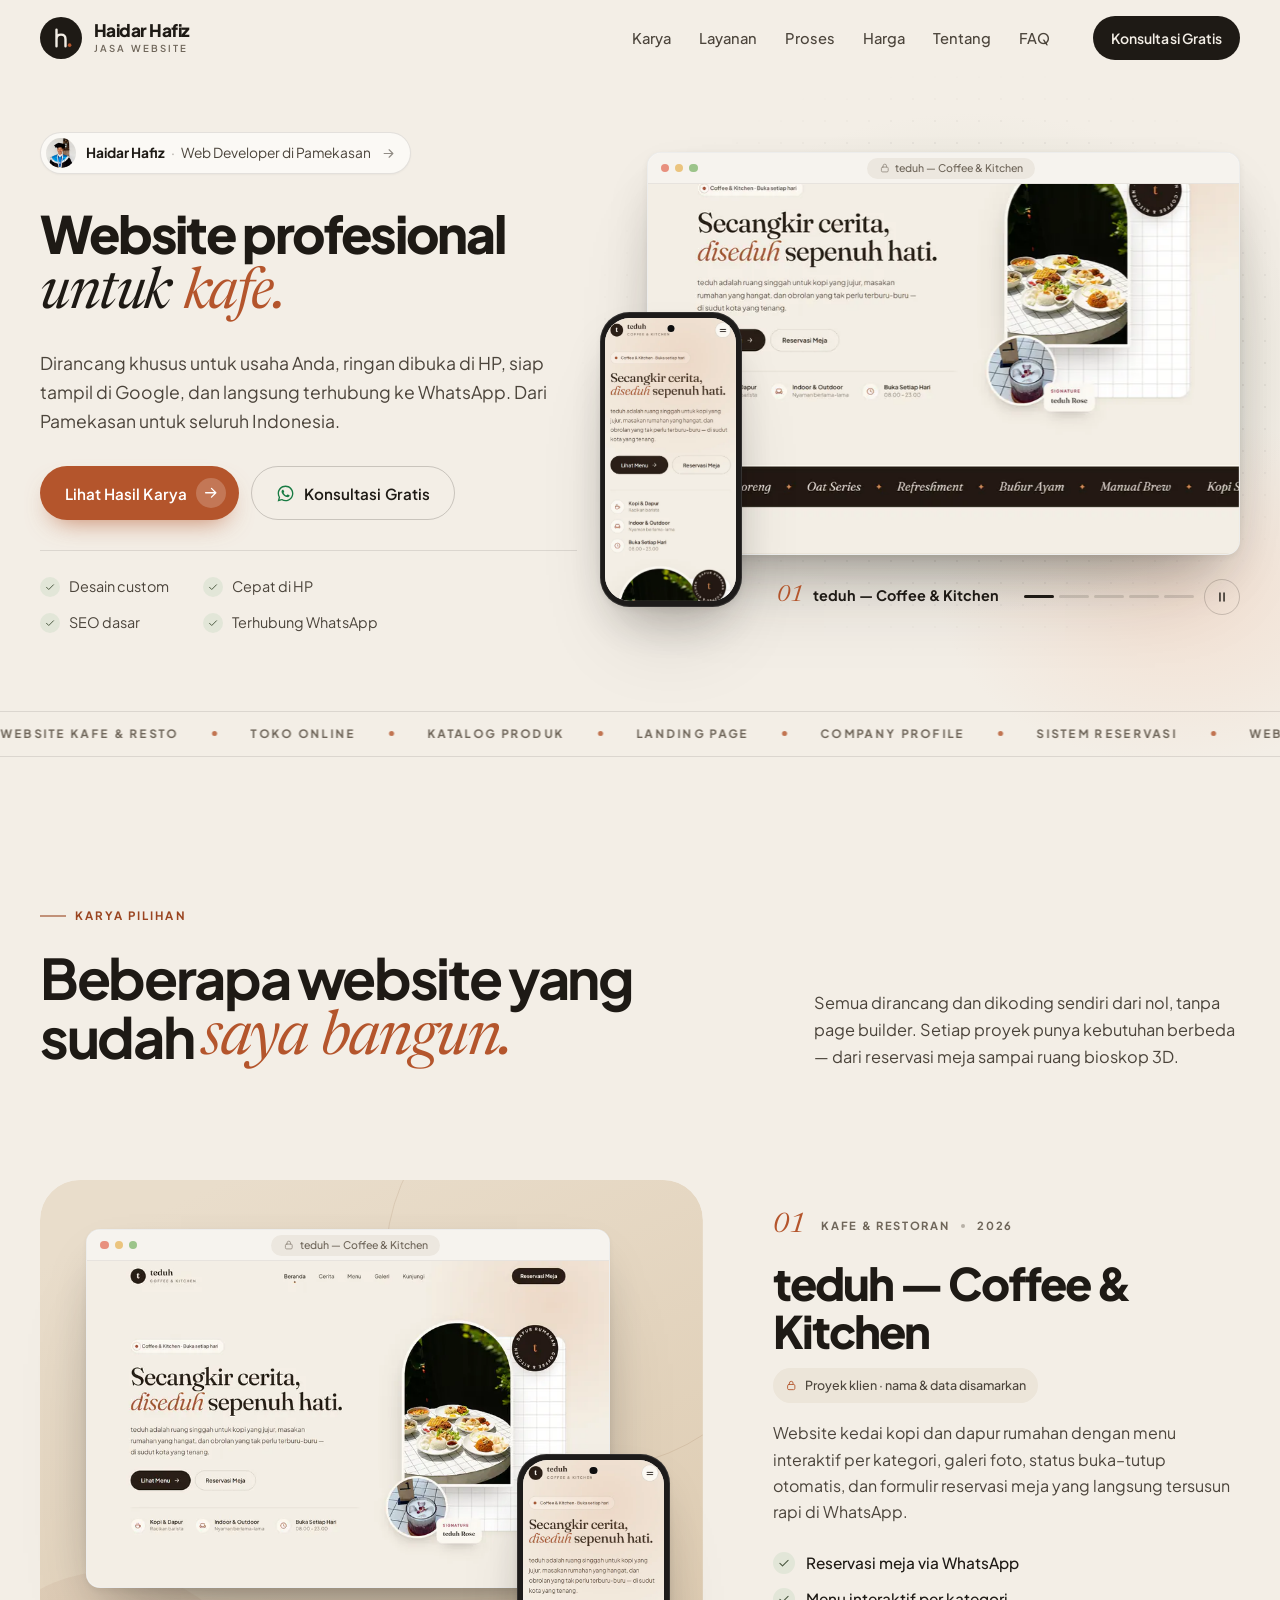
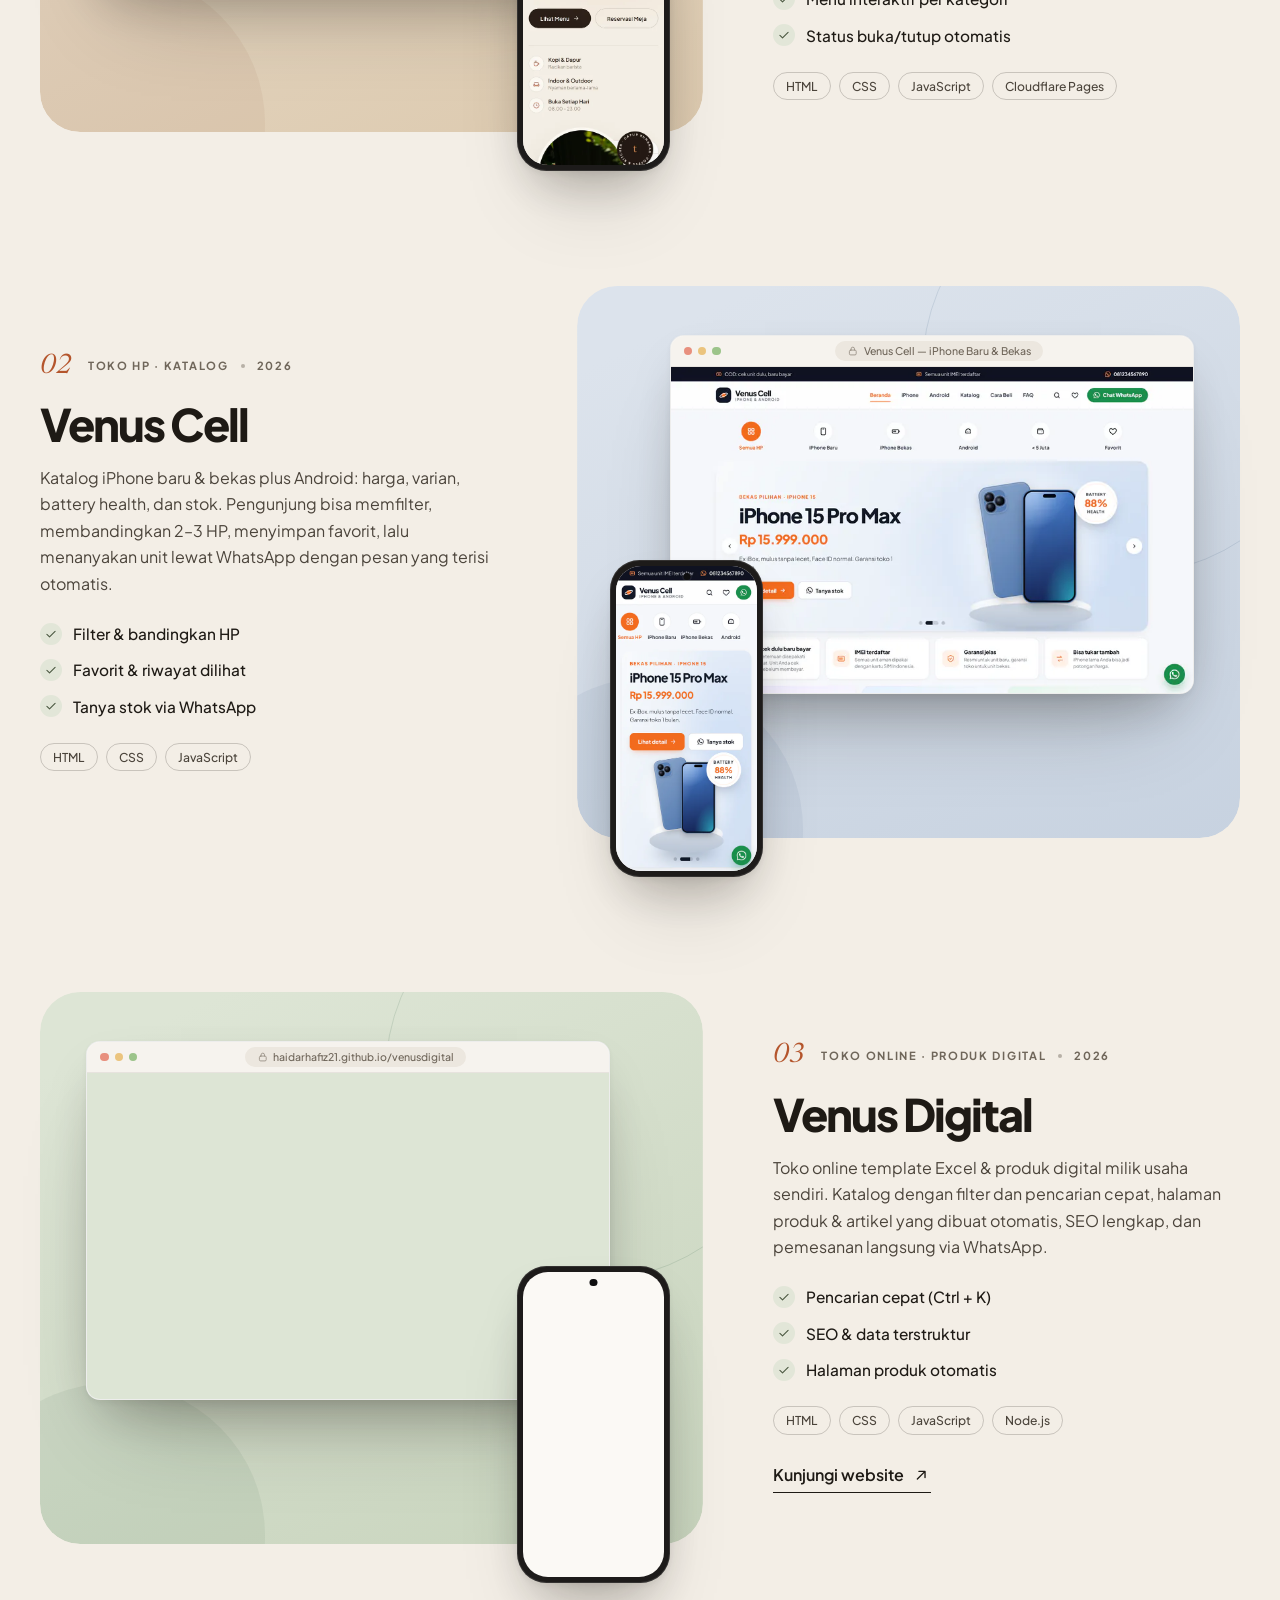
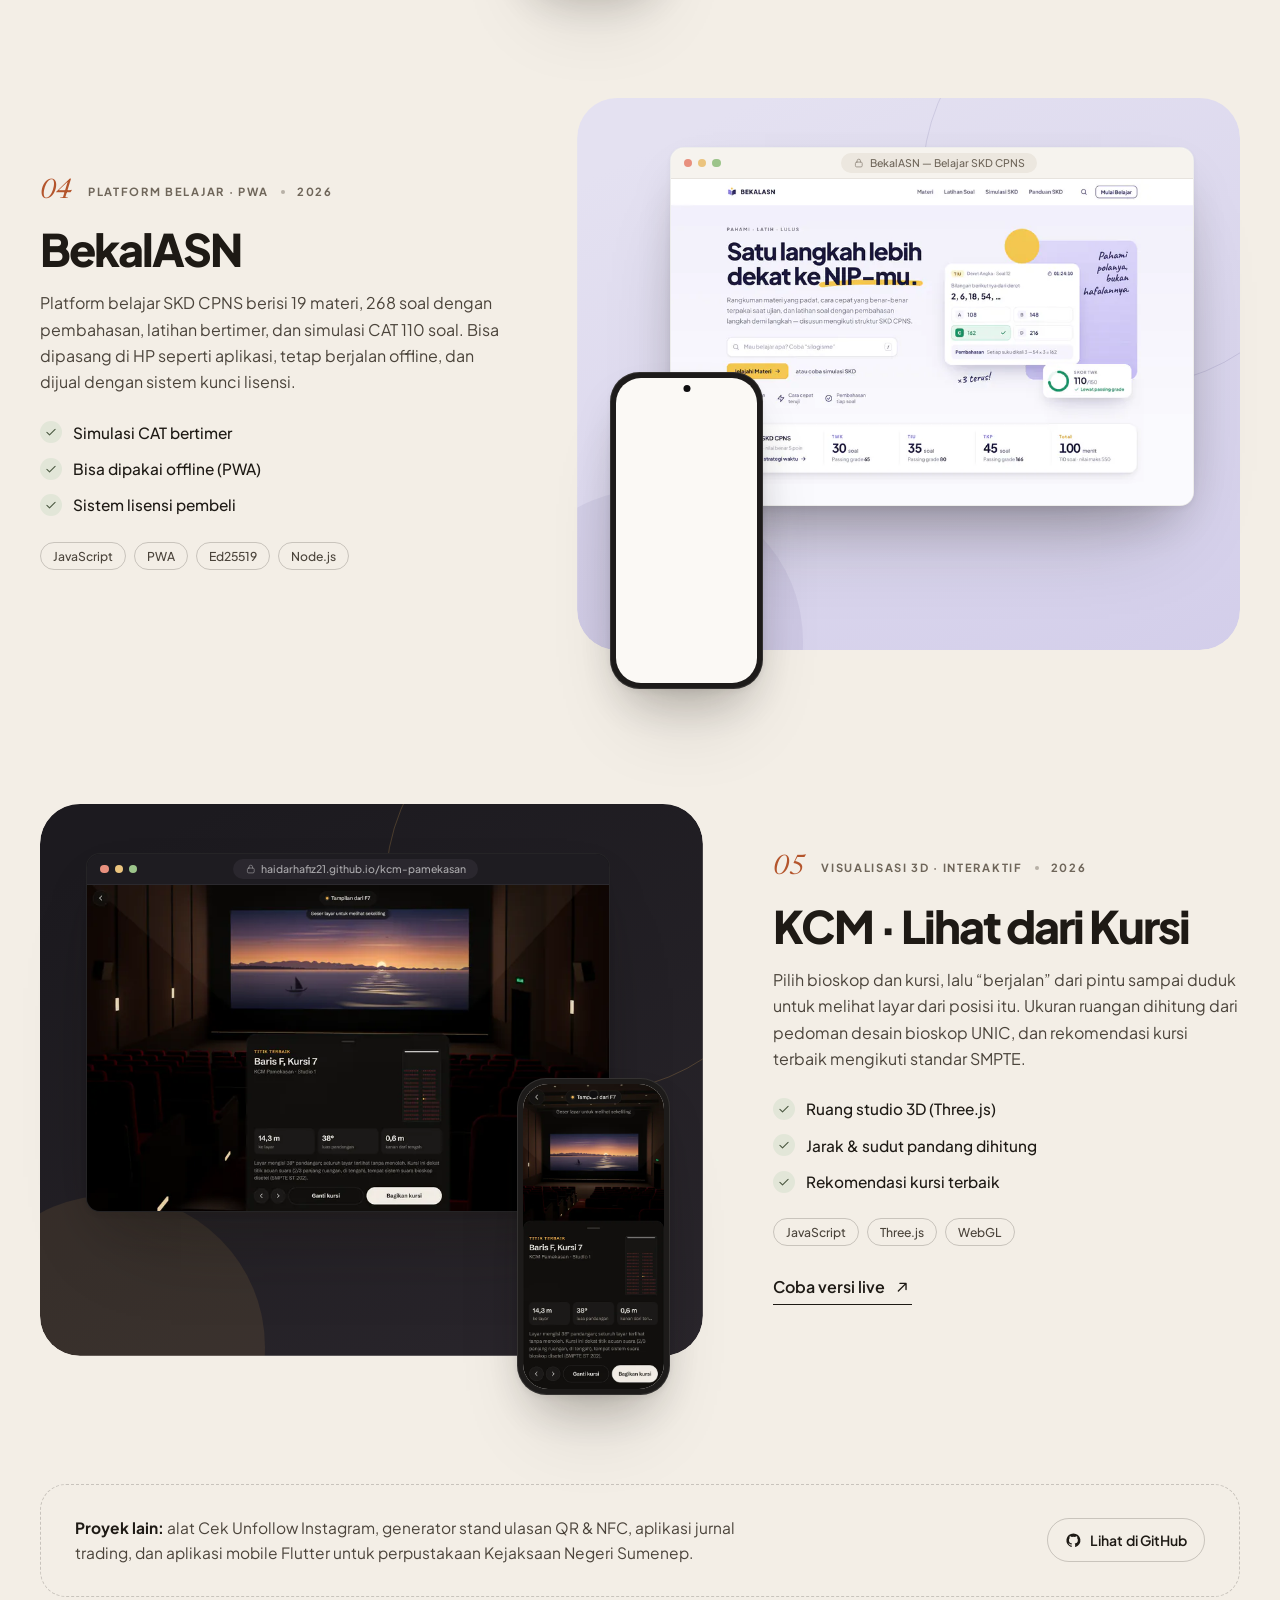
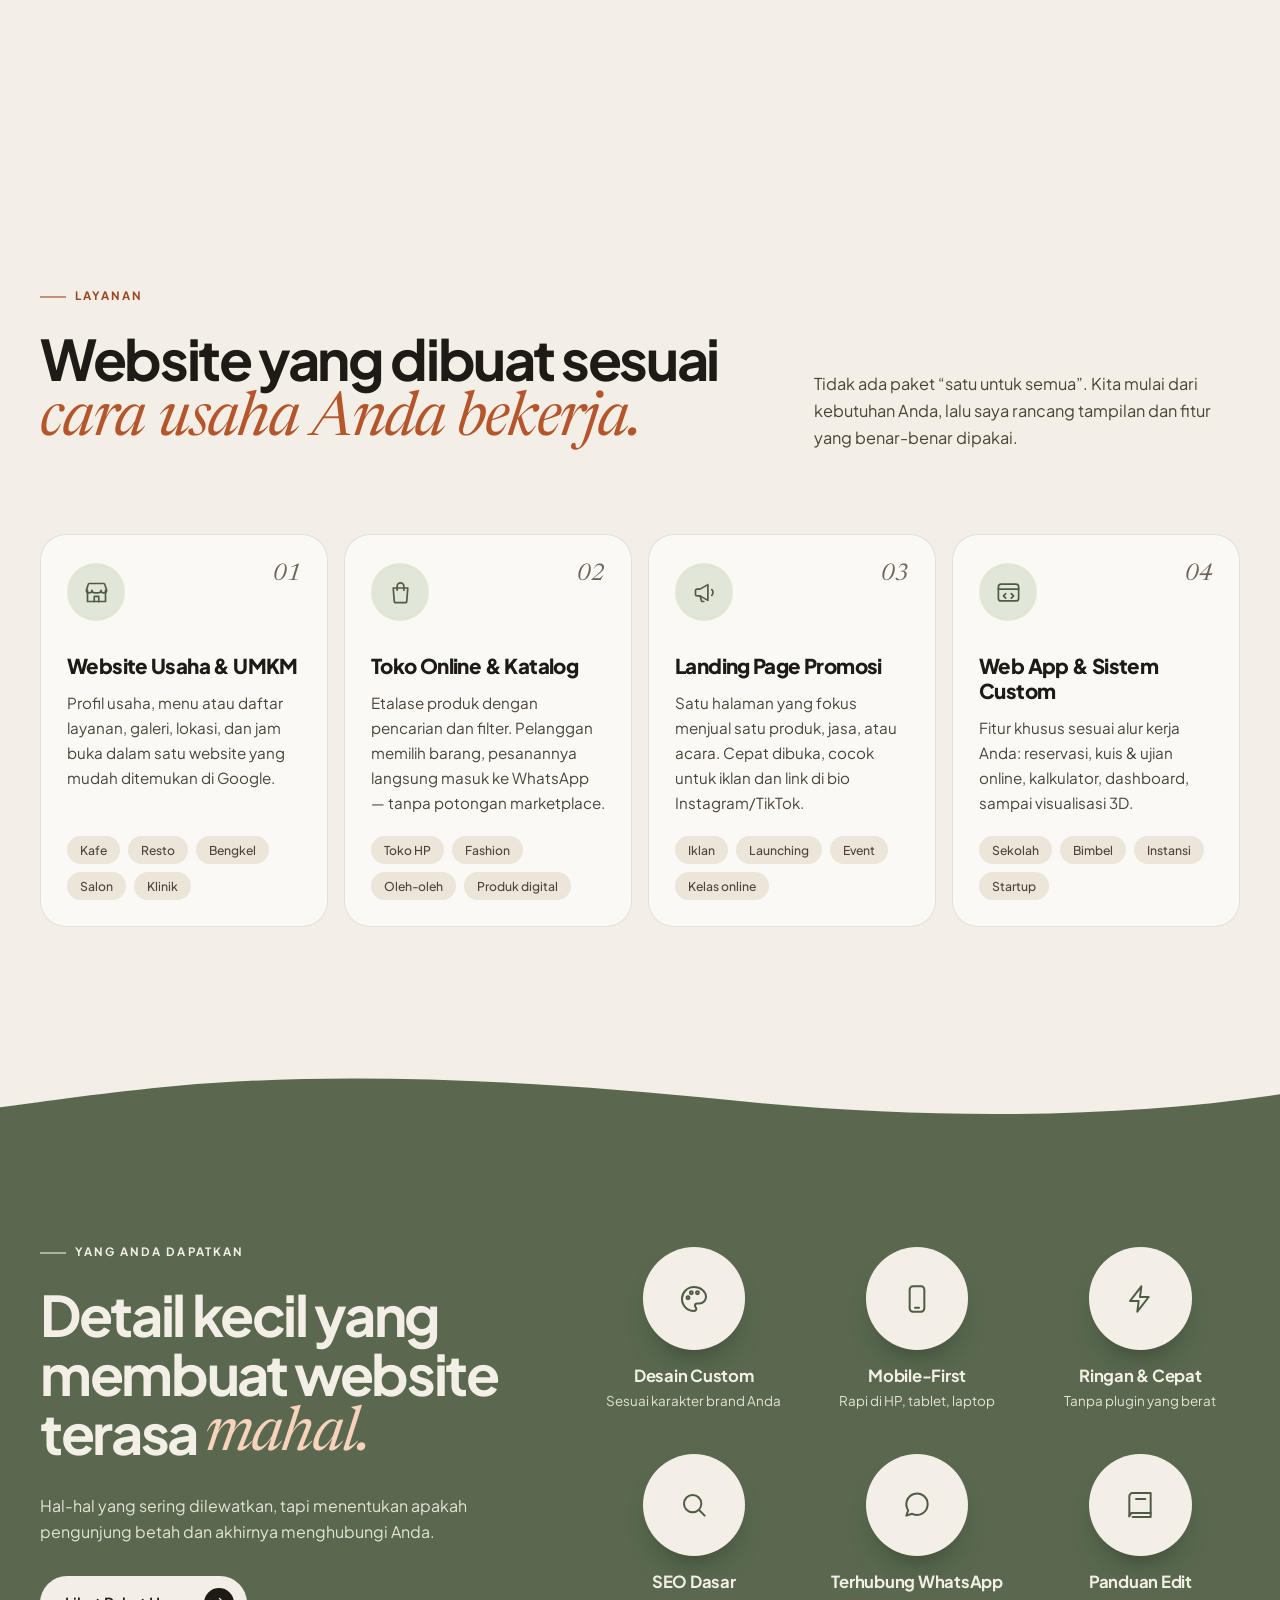
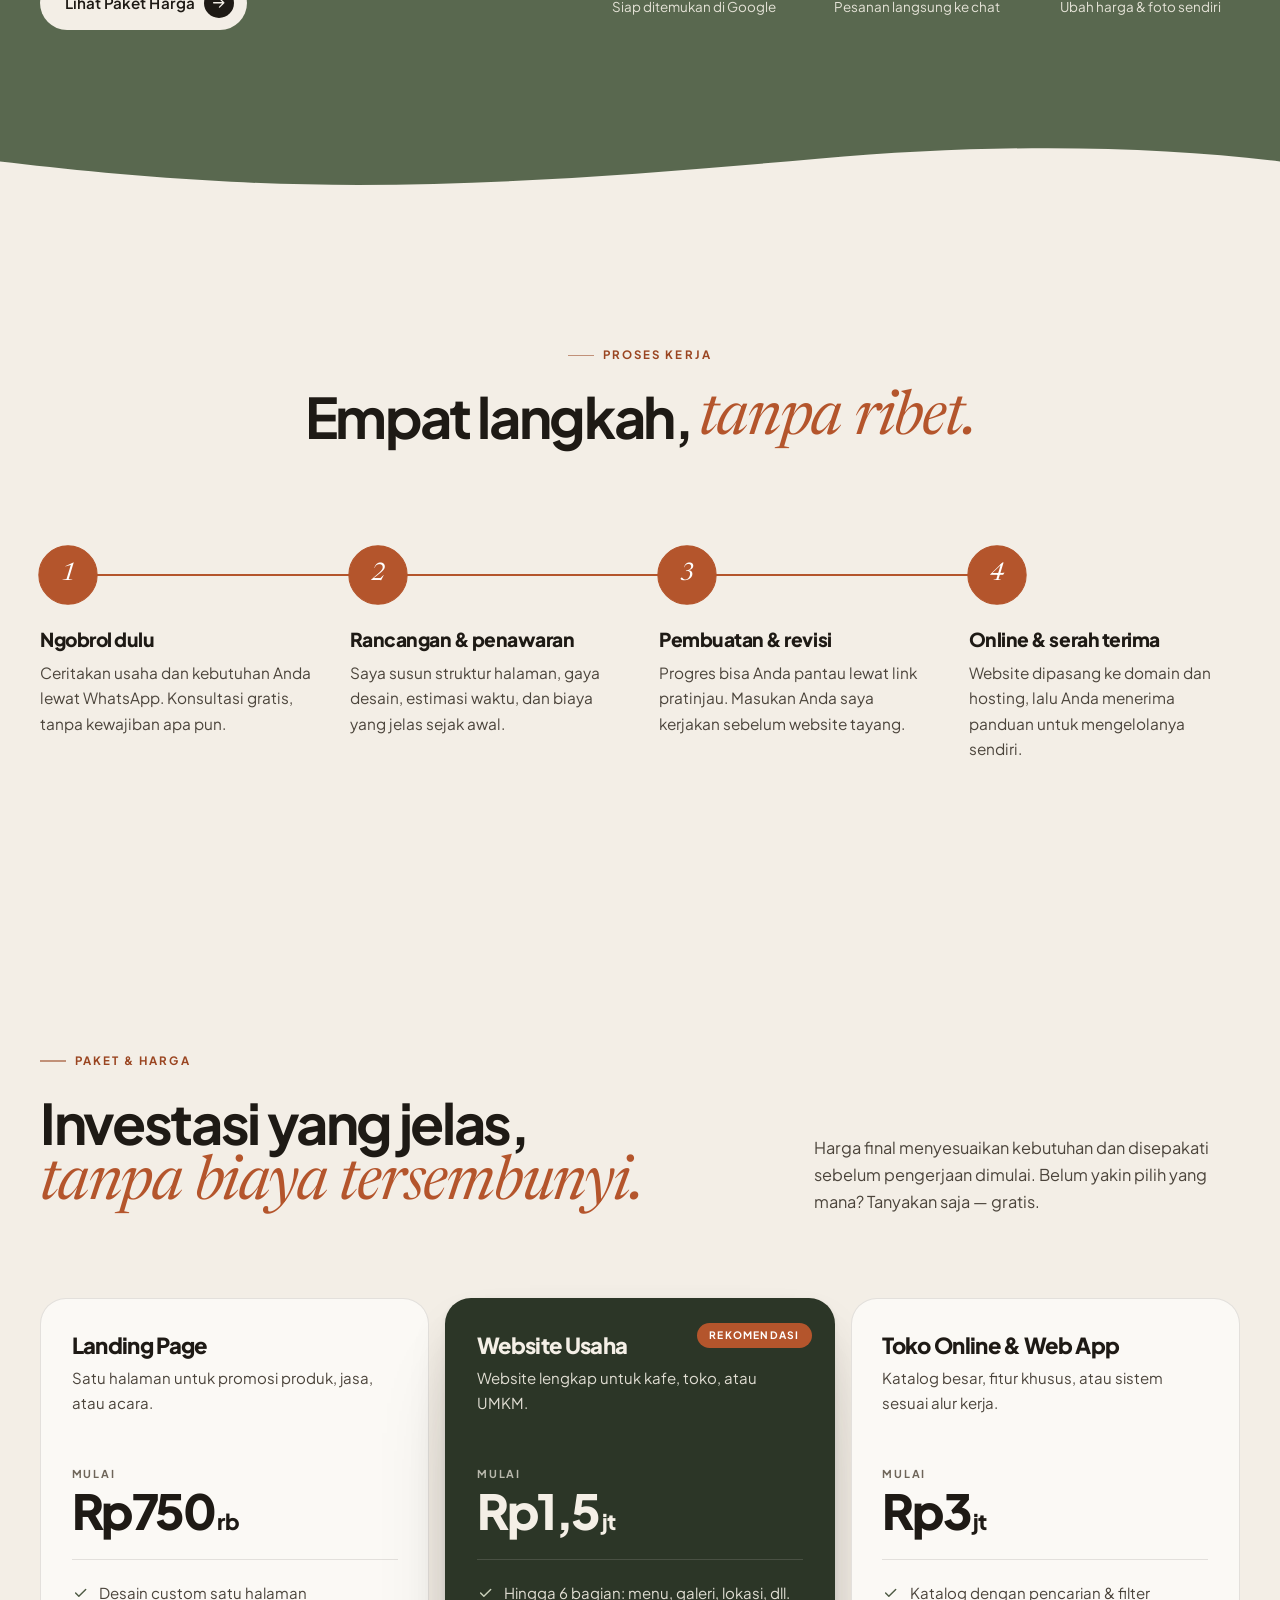
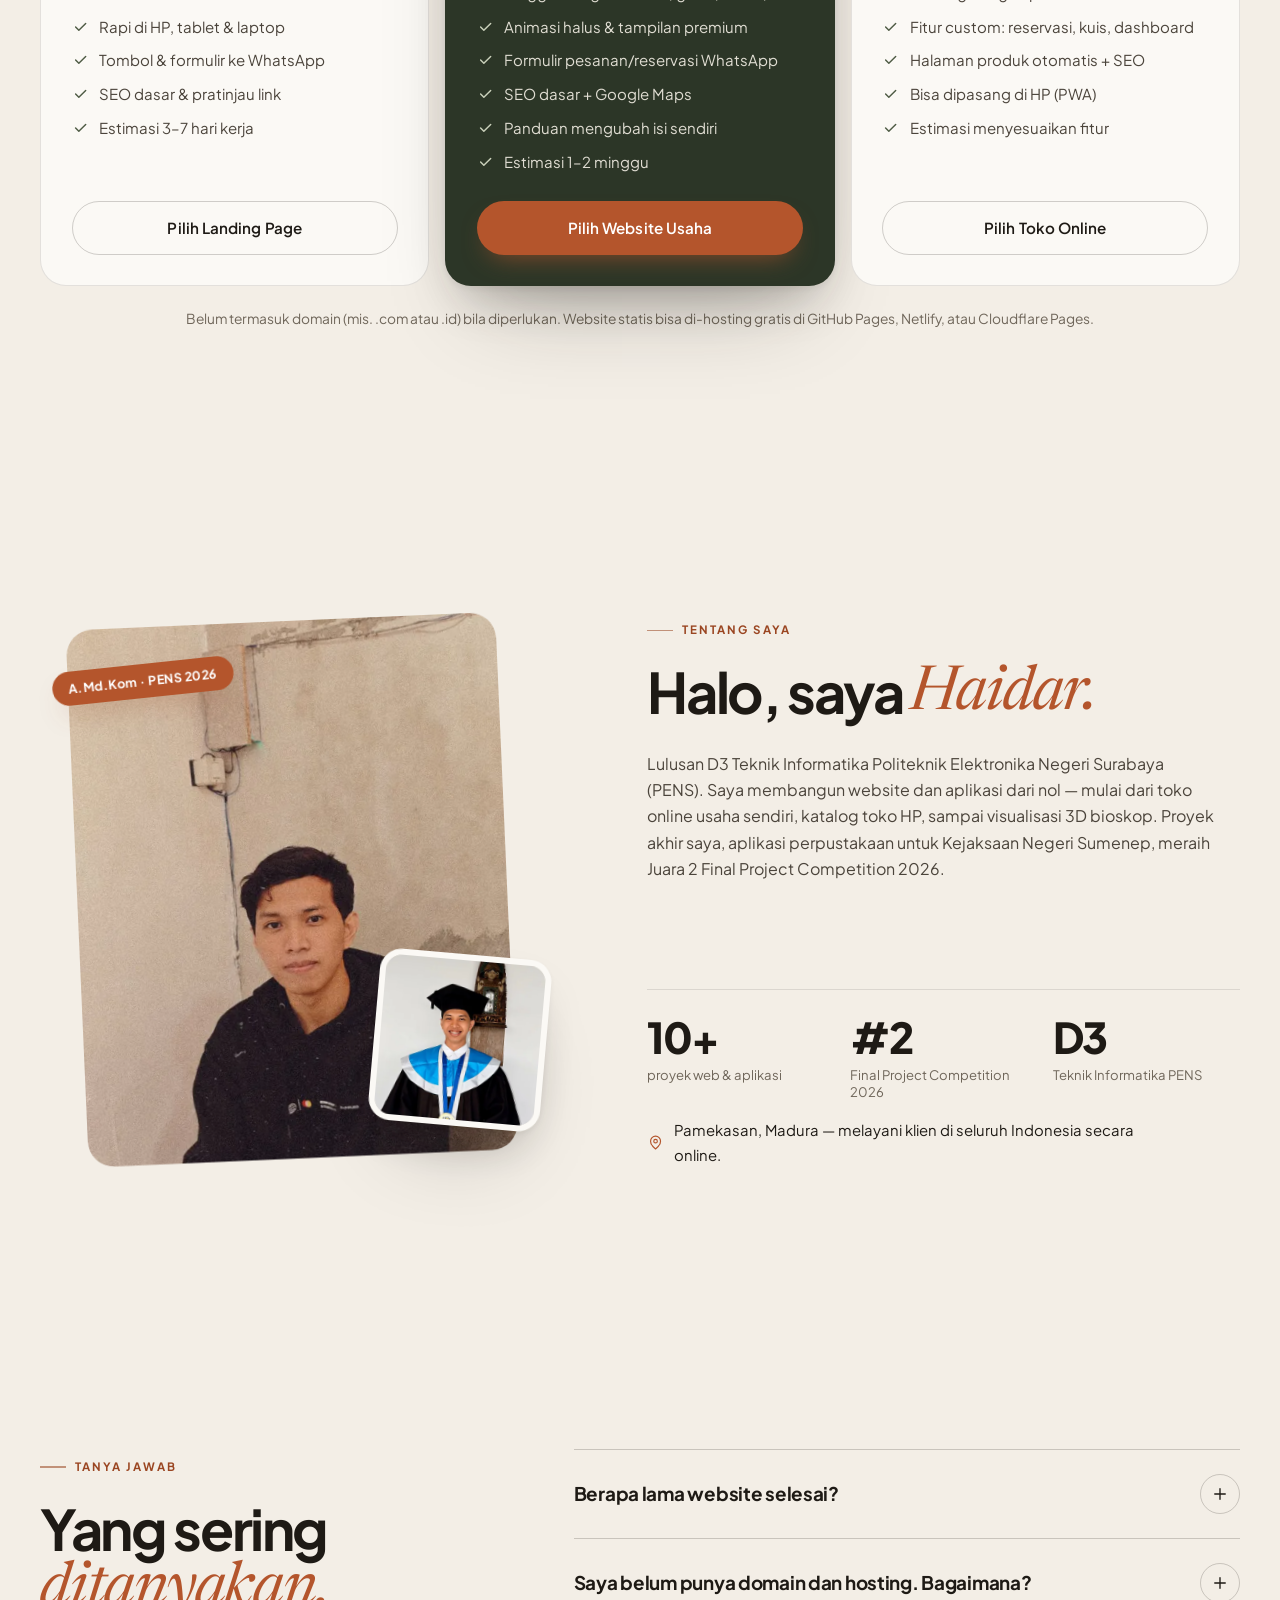
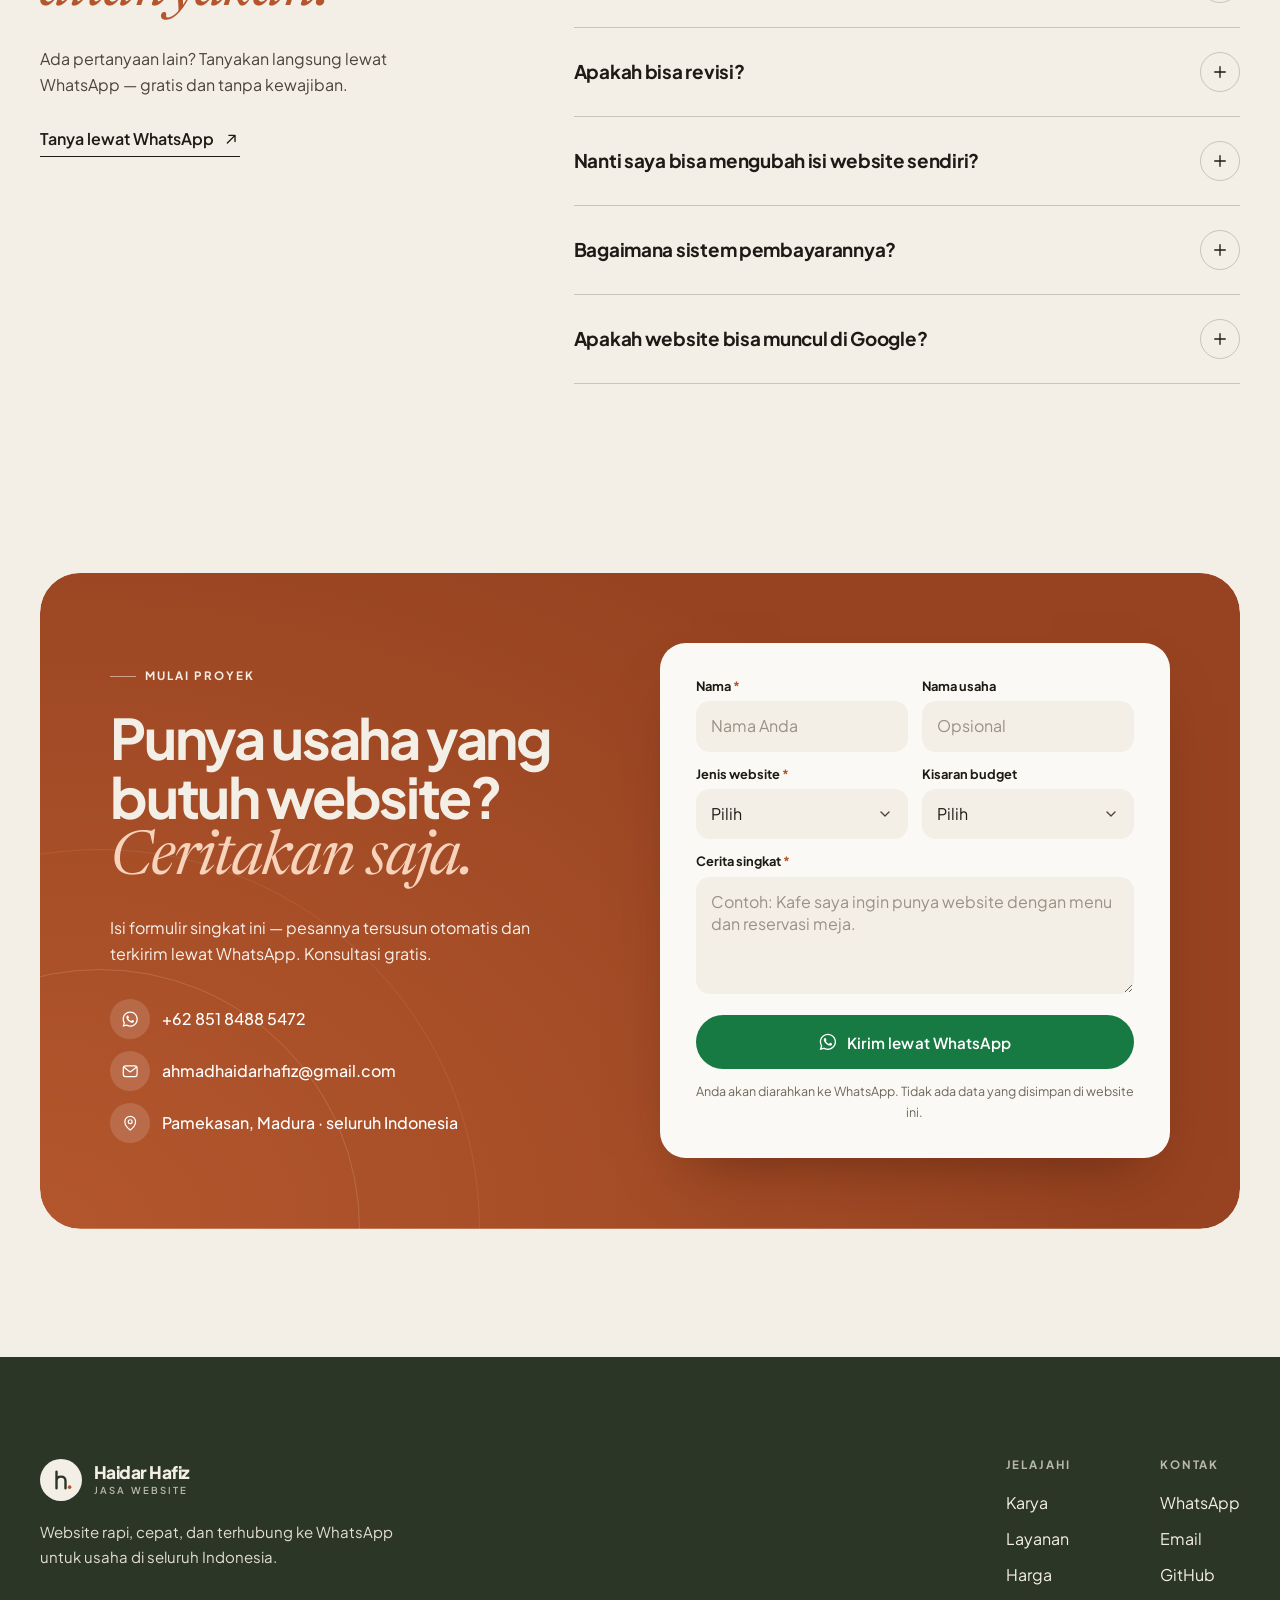
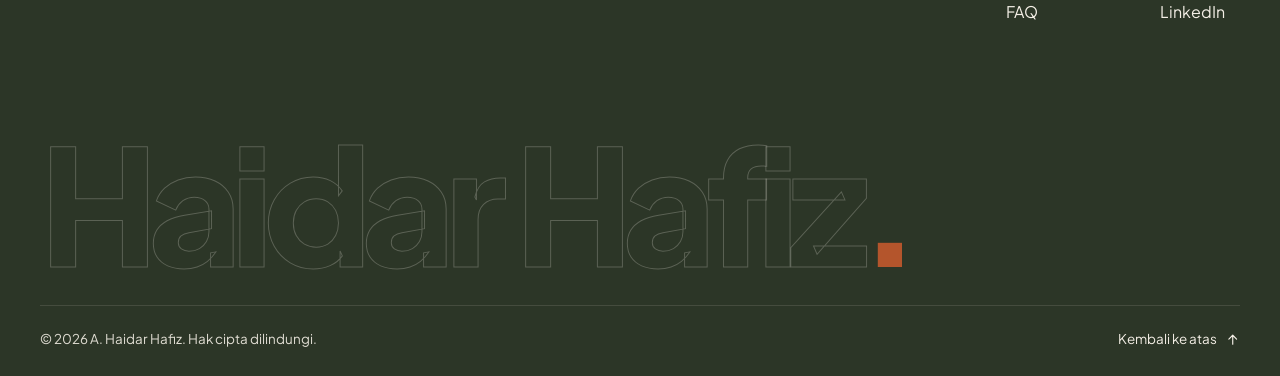
==== commit d3d0255a: "Kotak karya: ganti efek gulir dengan kedalaman 3D ala kartu Apple TV (miring, kilau, zoom halus) Co-" ====
--- a/index.html
+++ b/index.html
@@ -40,7 +40,7 @@
       });
     }
   </script>
-  <link rel="stylesheet" href="assets/css/style.css?v=c326e831">
+  <link rel="stylesheet" href="assets/css/style.css?v=6f082a40">
   <!-- Aktifkan animasi. Pengaman: bila main.js gagal dimuat dalam 4 detik, semua konten tetap ditampilkan. -->
   <script>document.documentElement.classList.add('js');setTimeout(function(){if(!window.__siteReady)document.documentElement.classList.remove('js')},4000);</script>
 
@@ -254,7 +254,6 @@
         </div>
         <div class="head__side" data-reveal>
           <p>Semua dirancang dan dikoding sendiri dari nol, tanpa page builder. Setiap proyek punya kebutuhan berbeda — dari reservasi meja sampai ruang bioskop 3D.</p>
-          <p class="hint"><svg class="ic"><use href="#i-arrow"/></svg>Arahkan kursor ke layar untuk menggulir tampilannya.</p>
         </div>
       </div>
 
@@ -264,6 +263,7 @@
         <article id="karya-kafe" class="work" style="--tint:#E9DDCB;--tint-2:#DCC9AE;--accent:#8A5A3B">
           <div class="work__media" data-reveal="group">
             <div class="work__deco" aria-hidden="true"></div>
+            <div class="work__stage">
             <figure class="browser work__browser" data-speed="-0.04">
               <div class="browser__bar"><i></i><i></i><i></i><span class="browser__url"><svg class="ic"><use href="#i-lock"/></svg>teduh — Coffee &amp; Kitchen</span></div>
               <div class="browser__screen">
@@ -273,6 +273,7 @@
             <figure class="phone work__phone" data-speed="0.07">
               <div class="phone__screen"><img src="assets/img/karya/kafe-m-420.webp" srcset="assets/img/karya/kafe-m-420.webp 420w, assets/img/karya/kafe-m-780.webp 780w" sizes="(min-width: 1100px) 200px, 30vw" width="780" height="1688" loading="lazy" decoding="async" alt="Tampilan website kafe di HP"></div>
             </figure>
+            </div>
           </div>
           <div class="work__info" data-reveal="stagger">
             <p class="work__meta"><span class="work__no">01</span><span>Kafe &amp; Restoran</span><span>2026</span></p>
@@ -292,6 +293,7 @@
         <article id="karya-venuscell" class="work work--flip" style="--tint:#DCE3EC;--tint-2:#C7D2E0;--accent:#3E5A7E">
           <div class="work__media" data-reveal="group">
             <div class="work__deco" aria-hidden="true"></div>
+            <div class="work__stage">
             <figure class="browser work__browser" data-speed="-0.04">
               <div class="browser__bar"><i></i><i></i><i></i><span class="browser__url"><svg class="ic"><use href="#i-lock"/></svg>Venus Cell — iPhone Baru &amp; Bekas</span></div>
               <div class="browser__screen">
@@ -301,6 +303,7 @@
             <figure class="phone work__phone" data-speed="0.07">
               <div class="phone__screen"><img src="assets/img/karya/venuscell-m-420.webp" srcset="assets/img/karya/venuscell-m-420.webp 420w, assets/img/karya/venuscell-m-780.webp 780w" sizes="(min-width: 1100px) 200px, 30vw" width="780" height="1688" loading="lazy" decoding="async" alt="Tampilan katalog Venus Cell di HP"></div>
             </figure>
+            </div>
           </div>
           <div class="work__info" data-reveal="stagger">
             <p class="work__meta"><span class="work__no">02</span><span>Toko HP · Katalog</span><span>2026</span></p>
@@ -319,6 +322,7 @@
         <article id="karya-venusdigital" class="work" style="--tint:#DDE5D5;--tint-2:#C8D4BD;--accent:#2F5A43">
           <div class="work__media" data-reveal="group">
             <div class="work__deco" aria-hidden="true"></div>
+            <div class="work__stage">
             <figure class="browser work__browser" data-speed="-0.04">
               <div class="browser__bar"><i></i><i></i><i></i><span class="browser__url"><svg class="ic"><use href="#i-lock"/></svg>haidarhafiz21.github.io/venusdigital</span></div>
               <div class="browser__screen">
@@ -328,6 +332,7 @@
             <figure class="phone work__phone" data-speed="0.07">
               <div class="phone__screen"><img src="assets/img/karya/venusdigital-m-420.webp" srcset="assets/img/karya/venusdigital-m-420.webp 420w, assets/img/karya/venusdigital-m-780.webp 780w" sizes="(min-width: 1100px) 200px, 30vw" width="780" height="1688" loading="lazy" decoding="async" alt="Tampilan toko online Venus Digital di HP"></div>
             </figure>
+            </div>
           </div>
           <div class="work__info" data-reveal="stagger">
             <p class="work__meta"><span class="work__no">03</span><span>Toko Online · Produk Digital</span><span>2026</span></p>
@@ -347,6 +352,7 @@
         <article id="karya-bekalasn" class="work work--flip" style="--tint:#E4E1F1;--tint-2:#D3CEEA;--accent:#4A4380">
           <div class="work__media" data-reveal="group">
             <div class="work__deco" aria-hidden="true"></div>
+            <div class="work__stage">
             <figure class="browser work__browser" data-speed="-0.04">
               <div class="browser__bar"><i></i><i></i><i></i><span class="browser__url"><svg class="ic"><use href="#i-lock"/></svg>BekalASN — Belajar SKD CPNS</span></div>
               <div class="browser__screen">
@@ -356,6 +362,7 @@
             <figure class="phone work__phone" data-speed="0.07">
               <div class="phone__screen"><img src="assets/img/karya/bekalasn-m-420.webp" srcset="assets/img/karya/bekalasn-m-420.webp 420w, assets/img/karya/bekalasn-m-780.webp 780w" sizes="(min-width: 1100px) 200px, 30vw" width="780" height="1688" loading="lazy" decoding="async" alt="Tampilan platform belajar BekalASN di HP"></div>
             </figure>
+            </div>
           </div>
           <div class="work__info" data-reveal="stagger">
             <p class="work__meta"><span class="work__no">04</span><span>Platform Belajar · PWA</span><span>2026</span></p>
@@ -374,6 +381,7 @@
         <article id="karya-kcm" class="work work--dark" style="--tint:#1C1A1F;--tint-2:#2A262C;--accent:#E9B35A">
           <div class="work__media" data-reveal="group">
             <div class="work__deco" aria-hidden="true"></div>
+            <div class="work__stage">
             <figure class="browser browser--dark work__browser" data-speed="-0.04">
               <div class="browser__bar"><i></i><i></i><i></i><span class="browser__url"><svg class="ic"><use href="#i-lock"/></svg>haidarhafiz21.github.io/kcm-pamekasan</span></div>
               <div class="browser__screen browser__screen--fit">
@@ -383,6 +391,7 @@
             <figure class="phone work__phone" data-speed="0.07">
               <div class="phone__screen"><img src="assets/img/karya/kcm-m-420.webp" srcset="assets/img/karya/kcm-m-420.webp 420w, assets/img/karya/kcm-m-780.webp 780w" sizes="(min-width: 1100px) 200px, 30vw" width="780" height="1688" loading="lazy" decoding="async" alt="Tampilan 3D dari kursi bioskop di HP"></div>
             </figure>
+            </div>
           </div>
           <div class="work__info" data-reveal="stagger">
             <p class="work__meta"><span class="work__no">05</span><span>Visualisasi 3D · Interaktif</span><span>2026</span></p>
@@ -741,6 +750,6 @@
 </footer>
 
 <script src="assets/js/vendor/lenis.min.js?v=e0bb031f" defer></script>
-<script src="assets/js/main.js?v=c899c8e7" defer></script>
+<script src="assets/js/main.js?v=fcd96d6c" defer></script>
 </body>
 </html>
--- a/assets/css/style.css
+++ b/assets/css/style.css
@@ -618,14 +618,9 @@
 .browser--dark .browser__url { background: #2A272E; color: rgba(255, 255, 255, .6); }
 .browser__screen--fit img { height: 100%; object-fit: cover; object-position: top; }
 
-/* Gulir tampilan saat diarahkan kursor (CSS saja):
-   .pan turun setinggi layar, gambar naik setinggi dirinya → yang terlihat bagian bawah gambar. */
-.pan { position: absolute; inset: 0 0 auto 0; height: 100%; }
-.pan, .pan img { transition: transform 1.5s var(--ease); }
-@media (hover: hover) and (pointer: fine) {
-  .work__browser:hover .pan { transform: translateY(100%); transition-duration: 4.2s; transition-timing-function: cubic-bezier(.45, .05, .3, 1); }
-  .work__browser:hover .pan img { transform: translateY(-100%); transition-duration: 4.2s; transition-timing-function: cubic-bezier(.45, .05, .3, 1); }
-}
+/* Screenshot karya: selalu menampilkan bagian atas (tampilan terbaik) */
+.pan { position: absolute; inset: 0; }
+.pan img, .browser__screen--fit img { transform-origin: 50% 0; transition: transform 1.6s var(--ease); }
 
 .phone {
   margin: 0;
@@ -703,11 +698,32 @@
   background: var(--accent);
   opacity: .07;
 }
+.work__stage { position: absolute; inset: 0; transform-style: preserve-3d; }
 .work__browser { position: absolute; left: 7%; top: 9%; width: 79%; }
 .work__phone { position: absolute; right: 5%; bottom: -7%; width: 23%; }
 .work--flip .work__browser { left: auto; right: 7%; }
 .work--flip .work__phone { right: auto; left: 5%; }
 .work--dark .work__deco::before { opacity: .22; }
+
+/* Kedalaman 3D saat kursor di atas kotak karya (terinspirasi kartu Apple TV):
+   panggung miring mengikuti kursor (JS), HP maju ke depan, kilau cahaya mengikuti kursor, gambar membesar halus. */
+.work__browser .browser__screen::after {
+  content: "";
+  position: absolute; inset: 0; z-index: 2;
+  pointer-events: none;
+  background: radial-gradient(50% 58% at var(--gx, 50%) var(--gy, 0%), rgba(255, 255, 255, .6), transparent 64%);
+  mix-blend-mode: soft-light;
+  opacity: 0;
+  transition: opacity .7s ease;
+}
+@media (hover: hover) and (pointer: fine) and (min-width: 961px) {
+  .work__media { perspective: 1700px; }
+  .work__media:hover .browser__screen img { transform: scale(1.04); }
+  .work__media:hover .work__browser .browser__screen::after { opacity: 1; }
+  .js .work__media.is-settled:hover .browser { transform: translate3d(0, 0, 18px); box-shadow: 0 4px 10px rgba(30, 26, 21, .08), 0 40px 70px -24px rgba(30, 26, 21, .38), 0 70px 120px -50px rgba(30, 26, 21, .4); }
+  .js .work__media.is-settled:hover .phone { transform: translate3d(0, -8px, 70px); }
+  .js .work--dark .work__media.is-settled:hover .browser { box-shadow: 0 40px 80px -24px rgba(0, 0, 0, .6); }
+}
 .work--dark .work__deco::after { opacity: .1; }
 
 .work__meta {
@@ -1245,6 +1261,10 @@
 }
 .js .work__media .phone { transform: translate3d(0, 110px, 0); transition-delay: .18s; }
 .js .work__media.is-in .browser, .js .work__media.is-in .phone { opacity: 1; transform: none; }
+.js .work__media.is-settled .browser, .js .work__media.is-settled .phone {
+  transition: opacity .6s ease, transform 1s var(--ease), box-shadow 1s var(--ease);
+  transition-delay: 0s;
+}
 
 /* foto tentang */
 .js .about__visual .about__photo { clip-path: inset(100% 0 0 0 round var(--r-lg)); transition: clip-path 1.5s var(--ease); }
@@ -1394,7 +1414,8 @@
   .js .work__media .browser, .js .work__media .phone,
   .js .about__visual .about__card2, .js .about__visual .about__sticker { opacity: 1 !important; transform: none !important; }
   .js [data-reveal="curtain"], .js .about__visual .about__photo, .js .work__deco { clip-path: none !important; }
-  .pan, .pan img { transform: none !important; }
+  .pan img, .browser__screen--fit img { transform: none !important; }
+  .work__stage { transform: none !important; }
   .js .reel__tilt { transform: none !important; }
   .reel__screen .reel__img, .reel__slide { animation: none !important; }
   .reel__dot.is-on span { animation: none !important; transform: scaleX(1); }
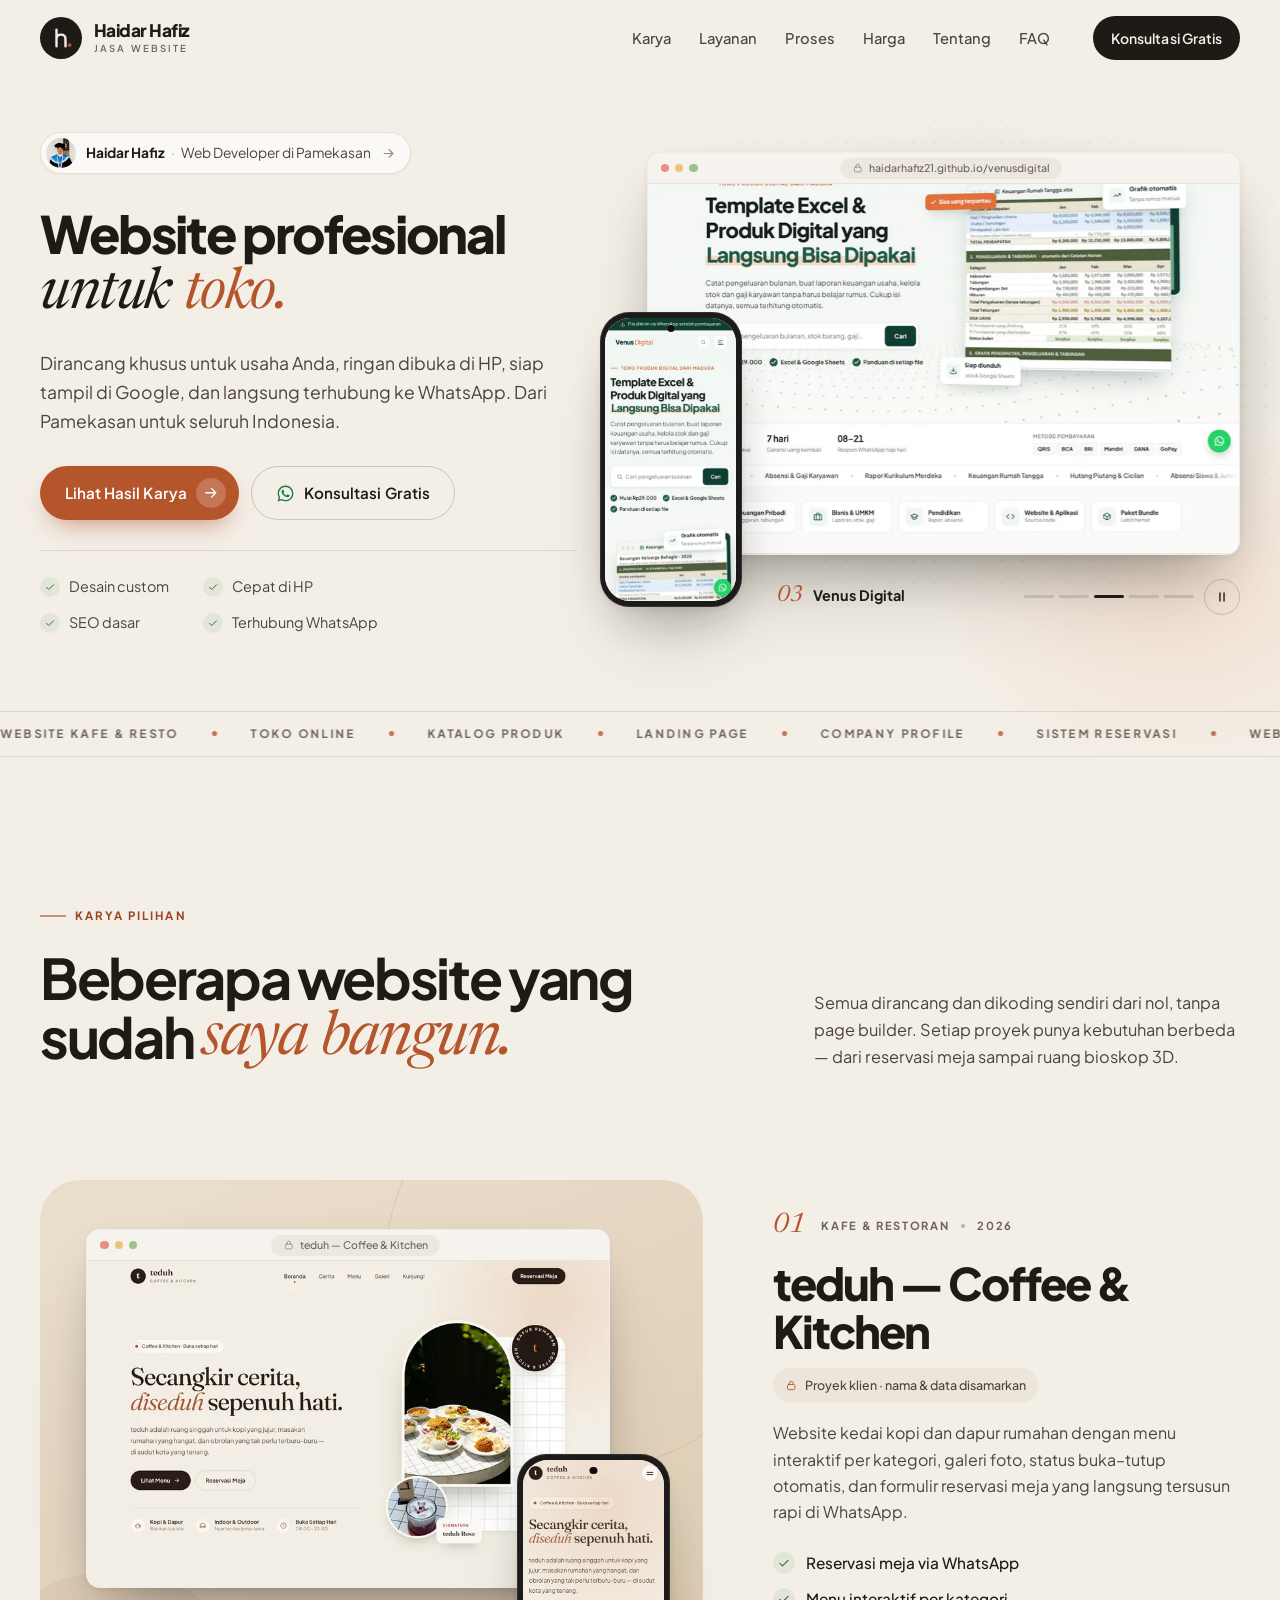
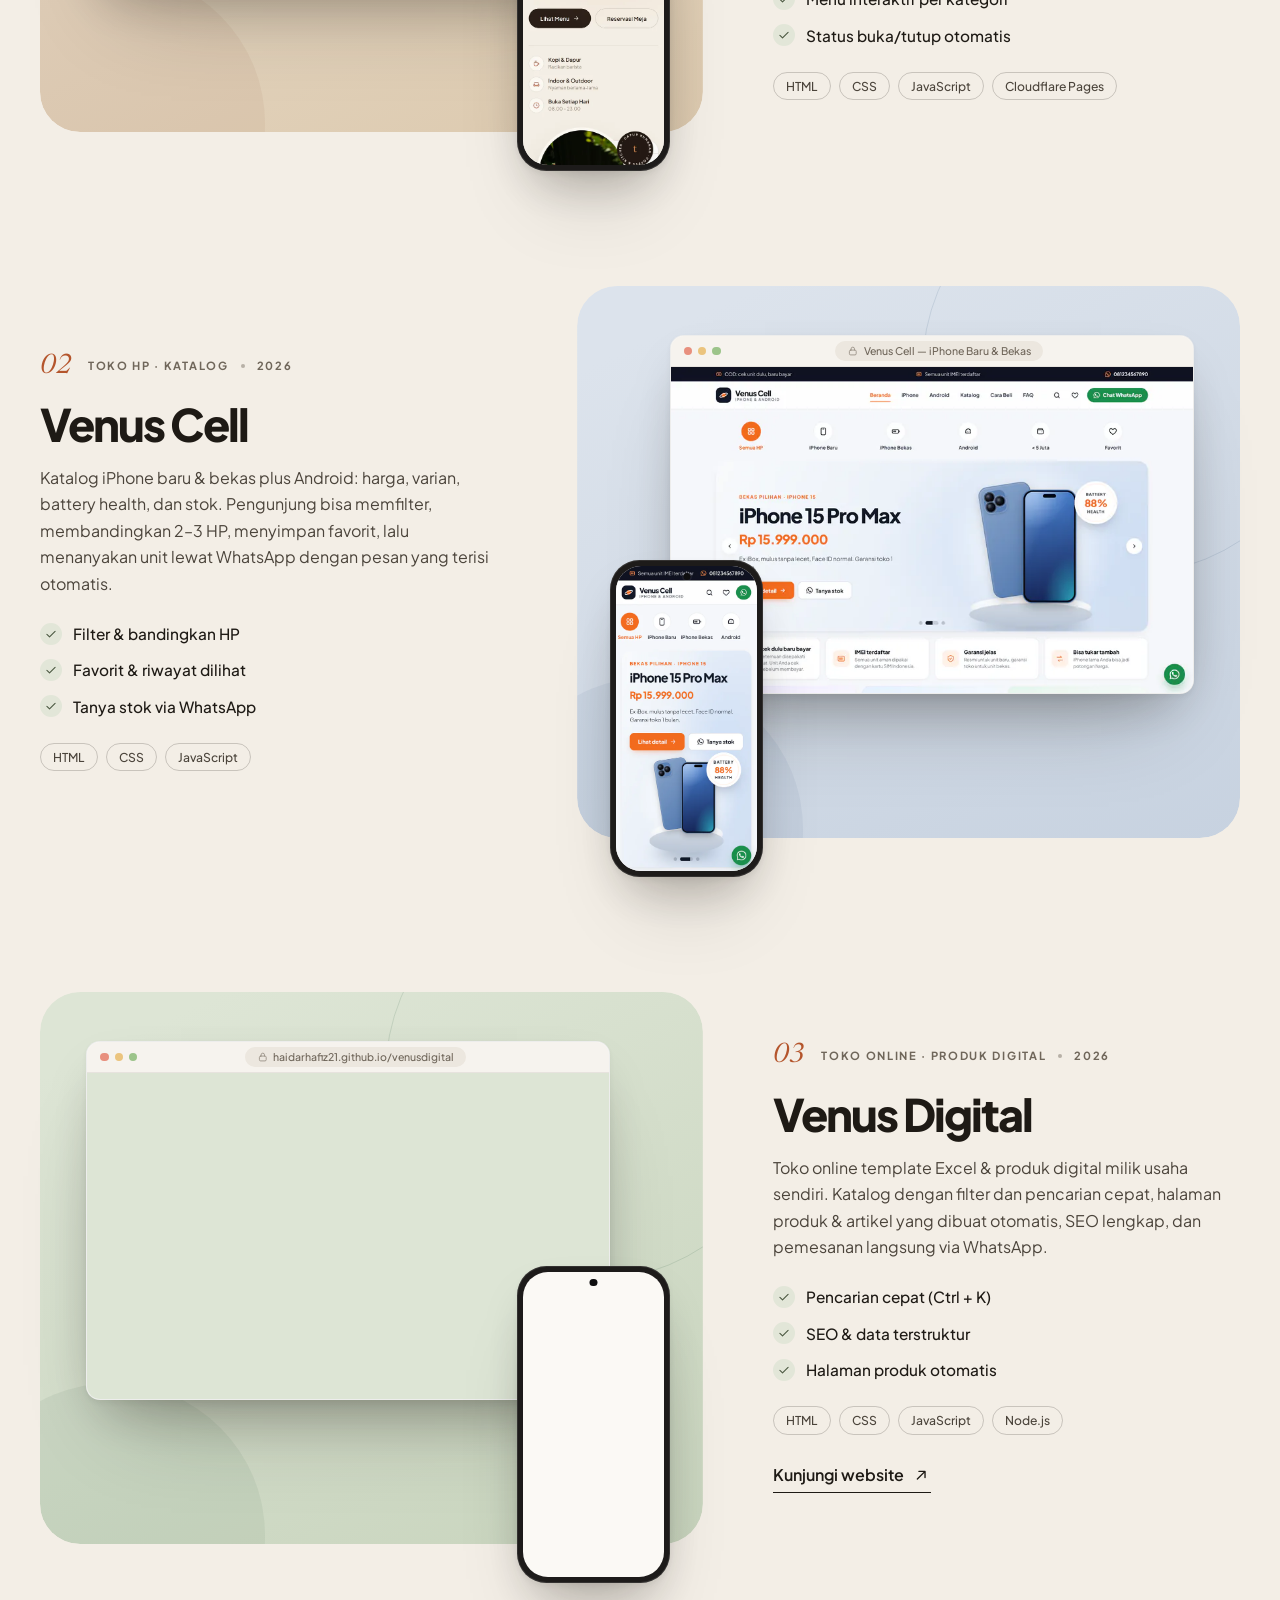
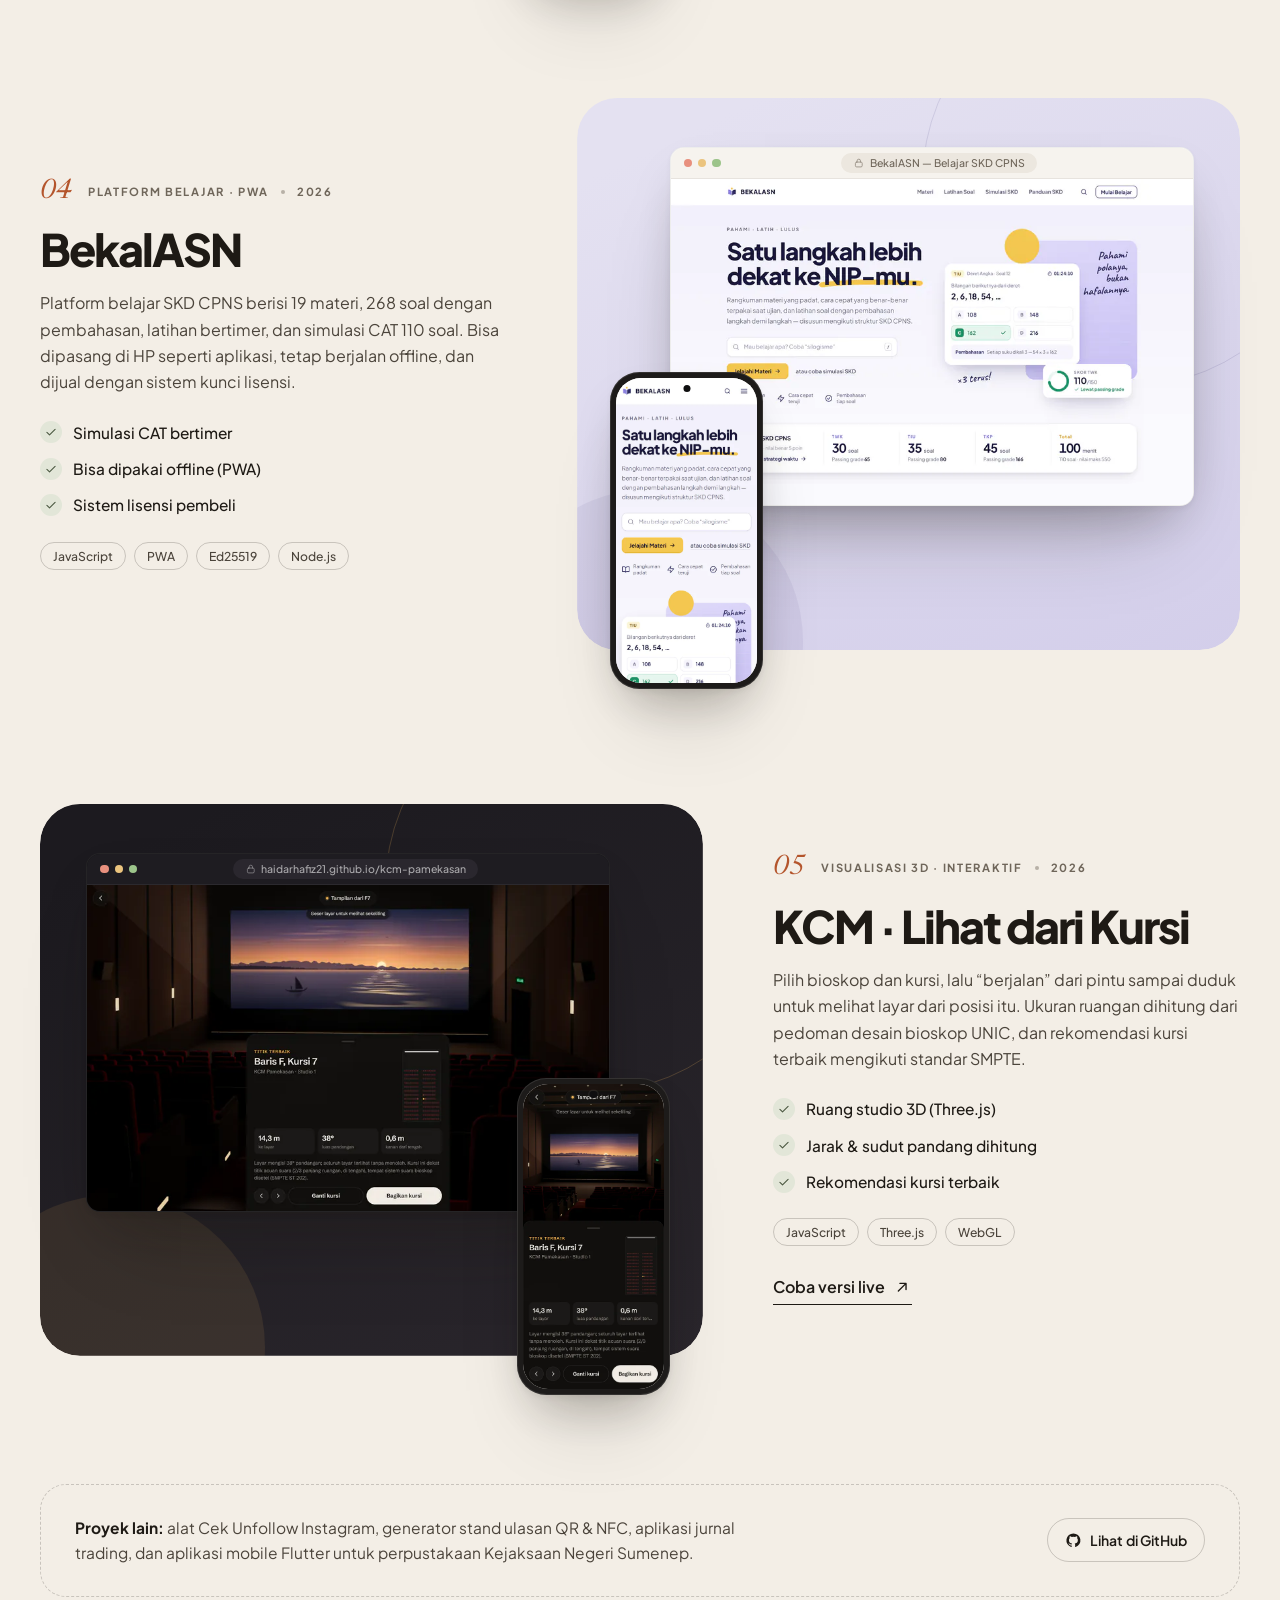
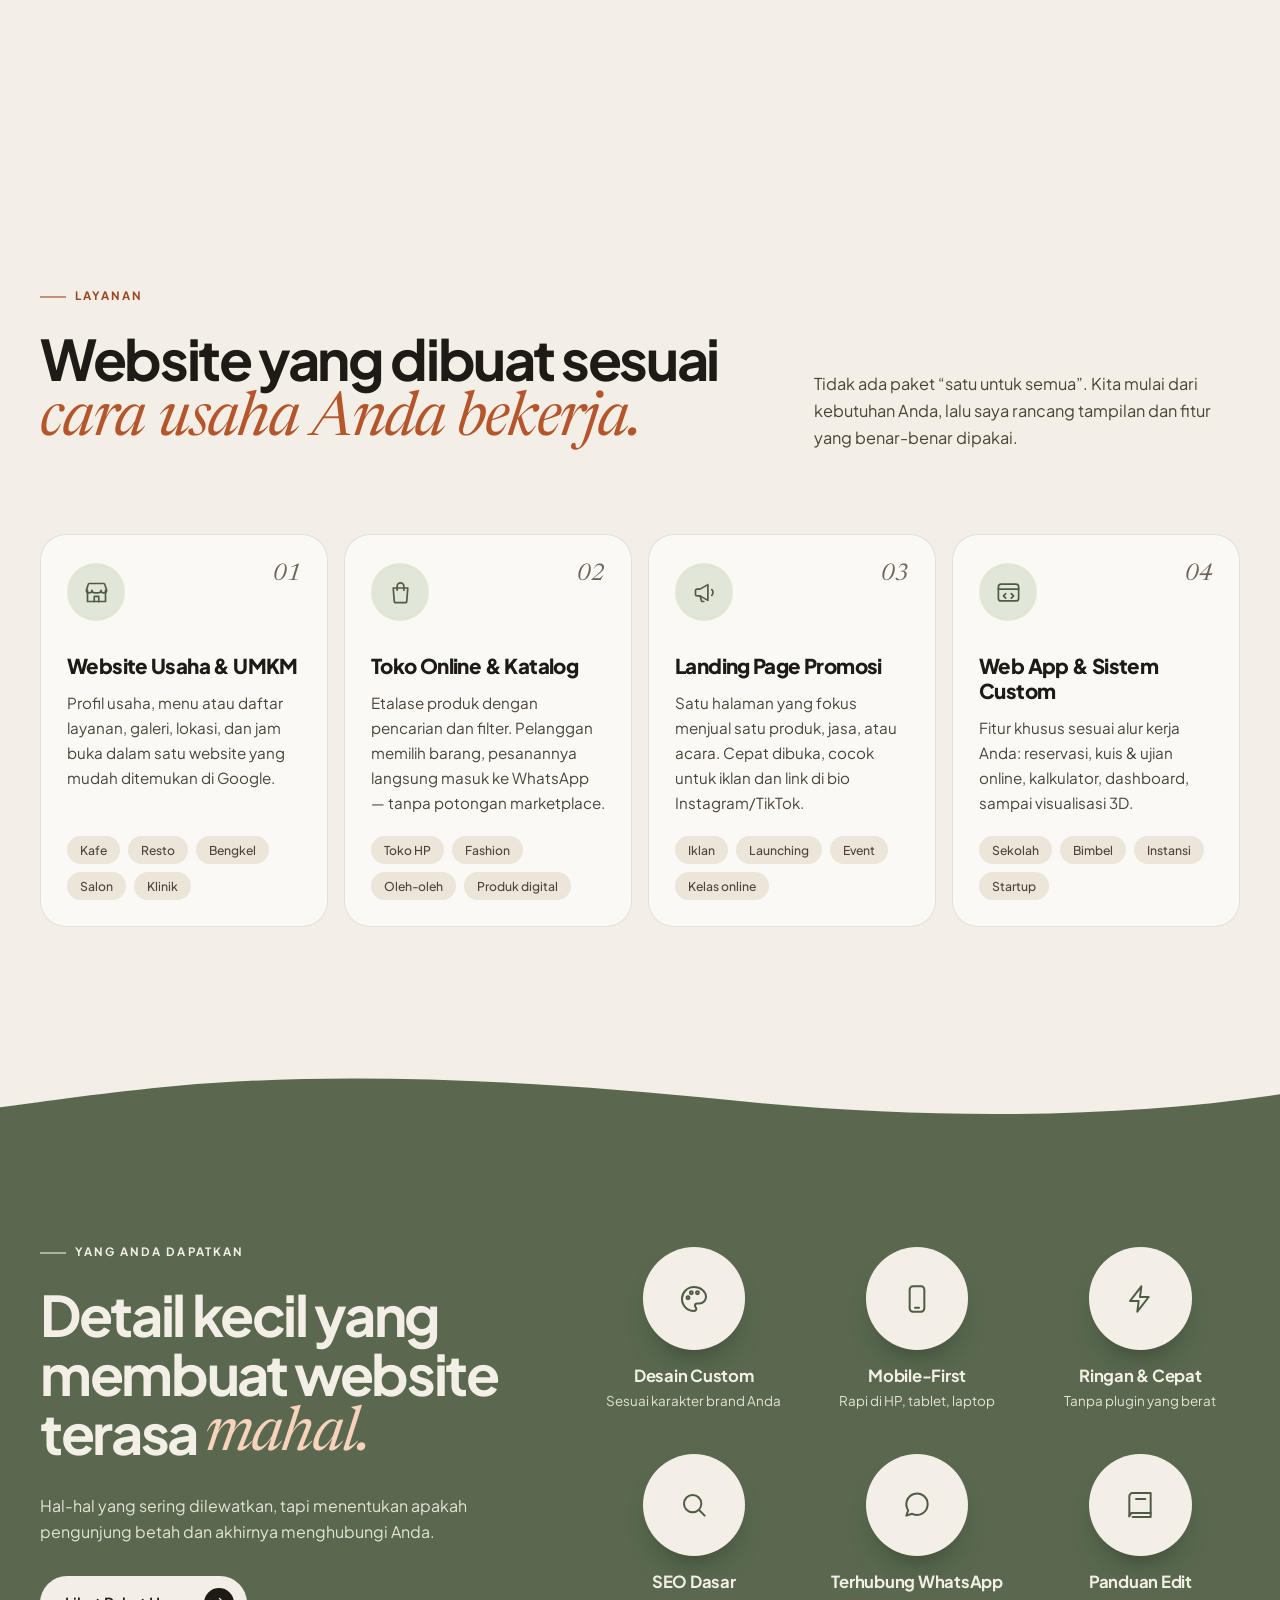
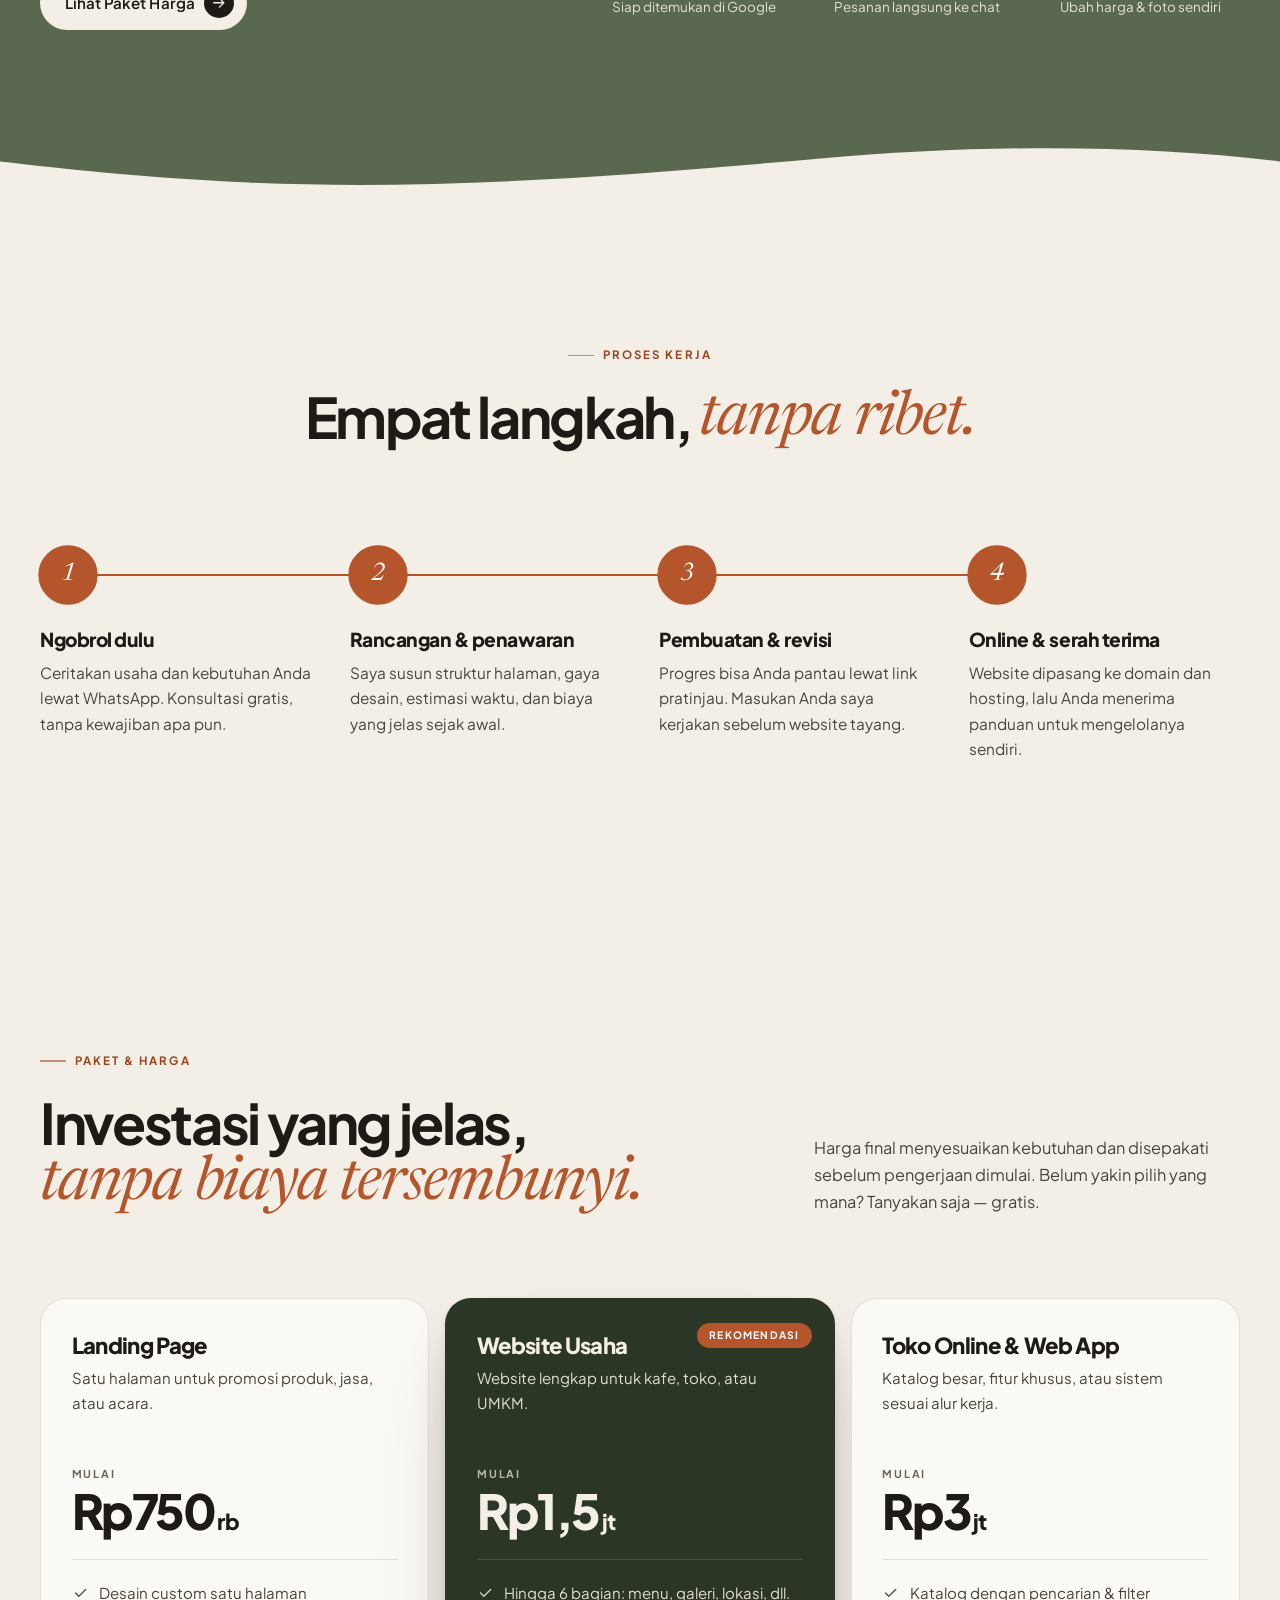
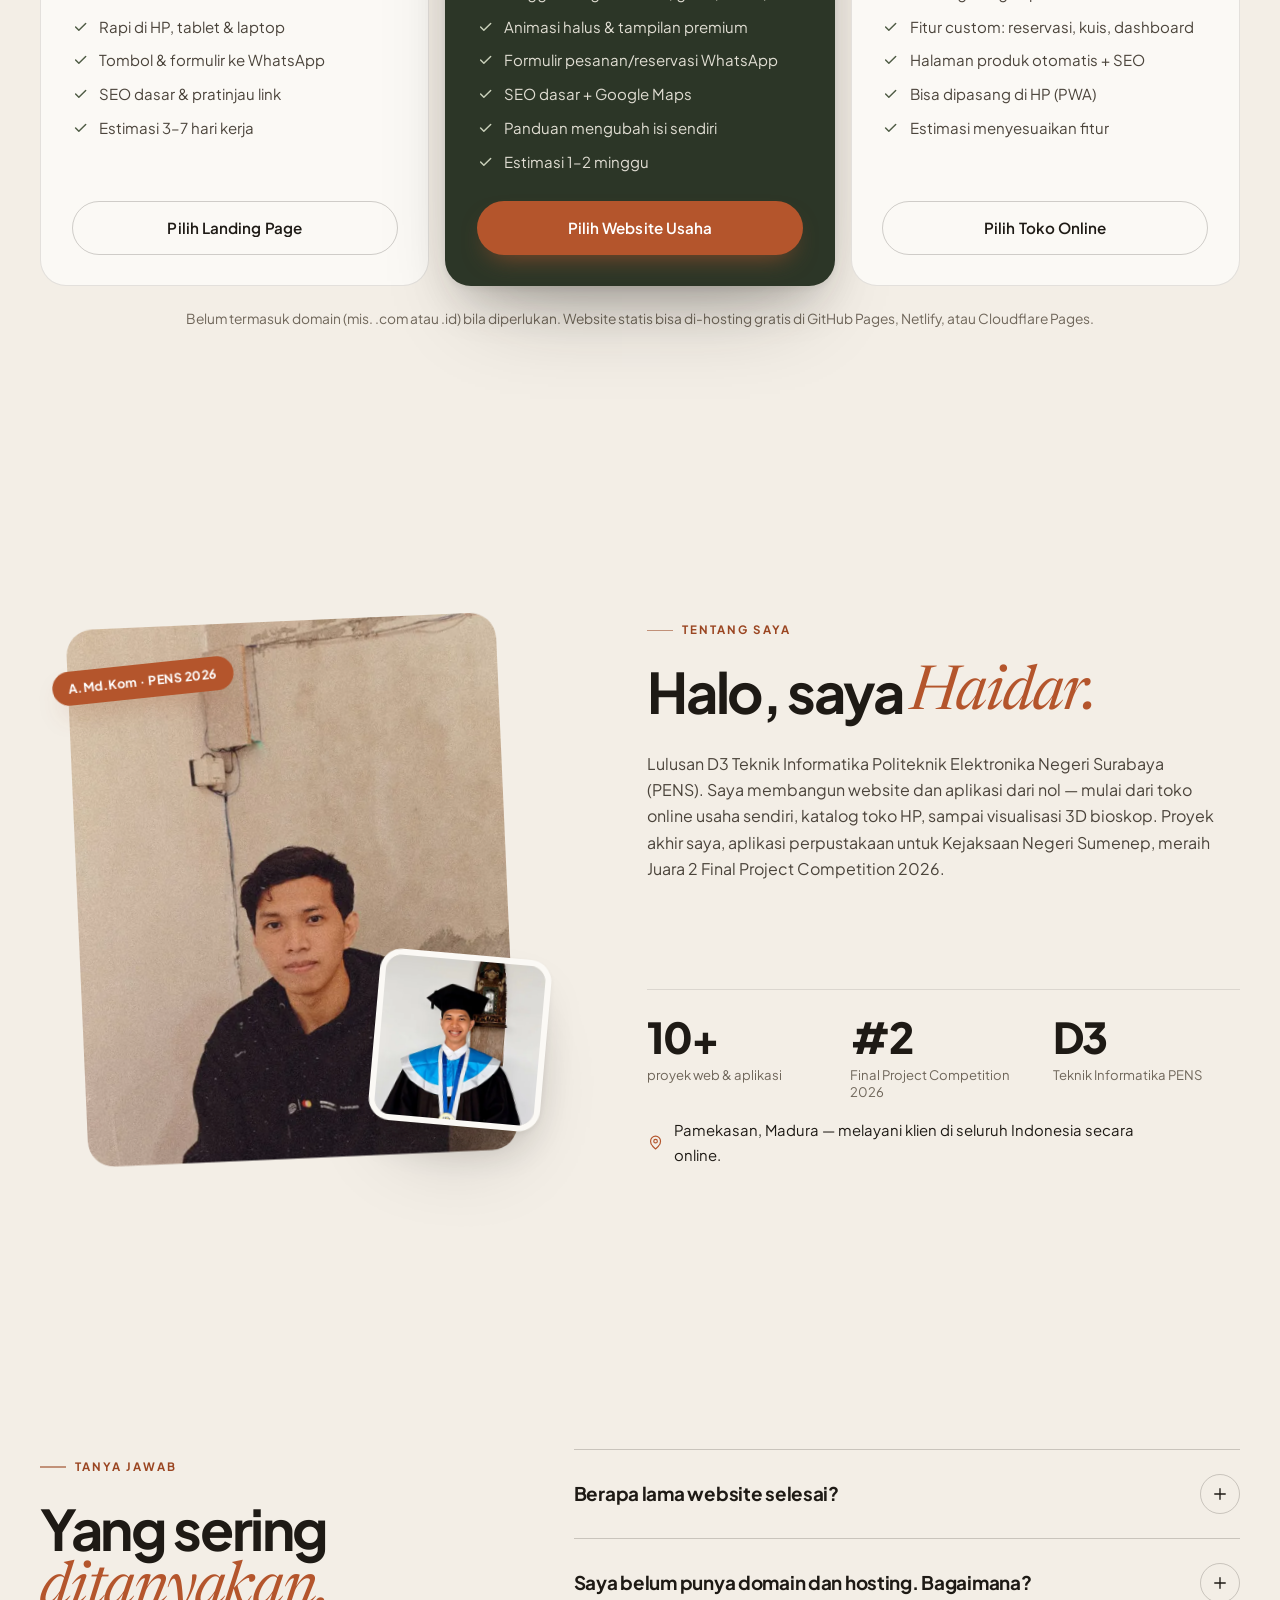
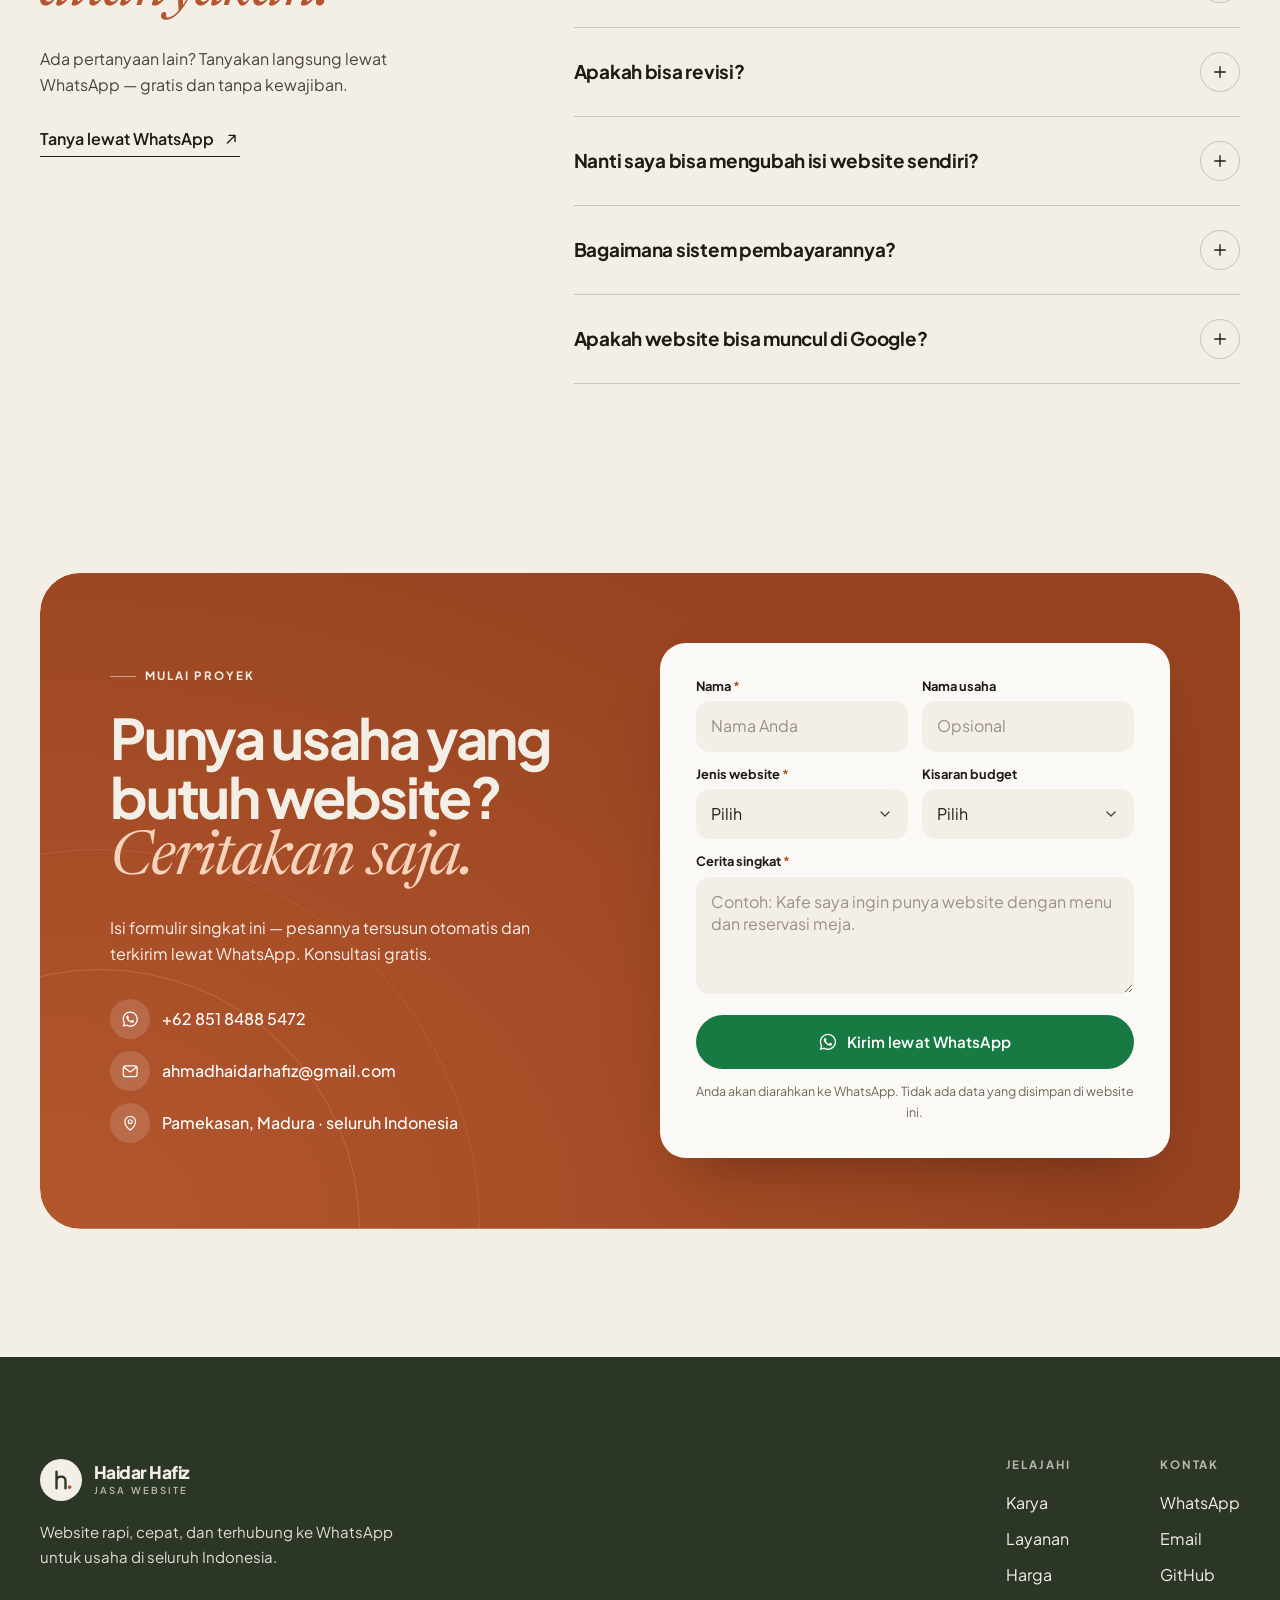
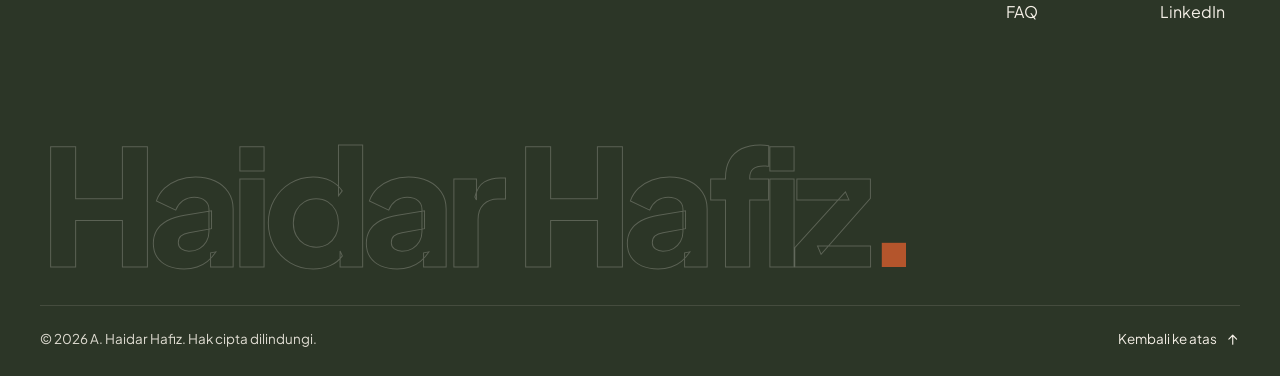
==== commit 7d99ea2b: "Animasi tambahan: teks tombol bergulir, garis progres baca, sorotan kartu, huruf footer Co-Authored-" ====
--- a/index.html
+++ b/index.html
@@ -40,7 +40,7 @@
       });
     }
   </script>
-  <link rel="stylesheet" href="assets/css/style.css?v=6f082a40">
+  <link rel="stylesheet" href="assets/css/style.css?v=5d721d4d">
   <!-- Aktifkan animasi. Pengaman: bila main.js gagal dimuat dalam 4 detik, semua konten tetap ditampilkan. -->
   <script>document.documentElement.classList.add('js');setTimeout(function(){if(!window.__siteReady)document.documentElement.classList.remove('js')},4000);</script>
 
@@ -112,6 +112,7 @@
 </svg>
 
 <a class="skip" href="#main">Lewati ke konten</a>
+<div class="progress" aria-hidden="true"><span id="progress"></span></div>
 
 <!-- ================= HEADER ================= -->
 <header class="hdr" id="hdr">
@@ -741,7 +742,7 @@
         </div>
       </div>
     </div>
-    <p class="ftr__giant" aria-hidden="true">Haidar Hafiz<span>.</span></p>
+    <p class="ftr__giant" aria-hidden="true">Haidar Hafiz<span class="ftr__dot">.</span></p>
     <div class="ftr__bottom">
       <p>© <span id="year">2026</span> A. Haidar Hafiz. Hak cipta dilindungi.</p>
       <a href="#beranda" class="ftr__top-link">Kembali ke atas <svg class="ic"><use href="#i-arrow"/></svg></a>
@@ -750,6 +751,6 @@
 </footer>
 
 <script src="assets/js/vendor/lenis.min.js?v=e0bb031f" defer></script>
-<script src="assets/js/main.js?v=fcd96d6c" defer></script>
+<script src="assets/js/main.js?v=f65c8652" defer></script>
 </body>
 </html>
--- a/assets/css/style.css
+++ b/assets/css/style.css
@@ -1189,7 +1189,7 @@
   -webkit-text-stroke: 1px rgba(244, 239, 230, .24);
   user-select: none;
 }
-.ftr__giant span { color: var(--clay); -webkit-text-stroke: 0; }
+.ftr__giant .ftr__dot { color: var(--clay); -webkit-text-stroke: 0; }
 .ftr__bottom {
   display: flex; flex-wrap: wrap; justify-content: space-between; align-items: center; gap: 12px 24px;
   margin-top: clamp(22px, 3vw, 34px);
@@ -1309,6 +1309,42 @@
 @media (min-width: 961px) and (hover: hover) and (pointer: fine) {
   .js [data-speed] { will-change: translate; }
 }
+
+/* ---------- Sentuhan tambahan ---------- */
+/* garis progres baca */
+.progress { position: fixed; inset: 0 0 auto 0; height: 2px; z-index: 60; pointer-events: none; }
+.progress span { display: block; height: 100%; background: var(--clay); transform-origin: 0 50%; transform: scaleX(0); }
+
+/* teks tombol bergulir saat hover */
+.btn__t { display: inline-flex; flex-direction: column; height: 1.2em; line-height: 1.2; overflow: hidden; }
+.btn__t > span { display: block; transition: transform .55s var(--ease); }
+.btn:hover .btn__t > span { transform: translate3d(0, -100%, 0); }
+
+/* sorotan cahaya mengikuti kursor pada kartu layanan & harga */
+.svc, .plan { isolation: isolate; }
+.svc::before, .plan::before {
+  content: "";
+  position: absolute; inset: 0; z-index: -1;
+  border-radius: inherit;
+  background: radial-gradient(280px circle at var(--mx, 50%) var(--my, 0%), rgba(180, 85, 44, .1), transparent 65%);
+  opacity: 0;
+  transition: opacity .5s ease;
+  pointer-events: none;
+}
+.plan--featured::before { background: radial-gradient(280px circle at var(--mx, 50%) var(--my, 0%), rgba(235, 169, 130, .2), transparent 65%); }
+@media (hover: hover) and (pointer: fine) {
+  .svc:hover::before, .plan:hover::before { opacity: 1; }
+}
+
+/* nama besar di footer muncul huruf demi huruf */
+.js .ftr__giant .ch {
+  display: inline-block;
+  opacity: 0;
+  transform: translate3d(0, 55%, 0);
+  transition: opacity .8s ease, transform 1.3s var(--ease);
+  transition-delay: calc(var(--i, 0) * 45ms);
+}
+.js .ftr__giant.is-in .ch { opacity: 1; transform: none; }
 
 /* =========================================================
    RESPONSIF
@@ -1417,6 +1453,7 @@
   .pan img, .browser__screen--fit img { transform: none !important; }
   .work__stage { transform: none !important; }
   .js .reel__tilt { transform: none !important; }
+  .js .ftr__giant .ch { opacity: 1 !important; transform: none !important; }
   .reel__screen .reel__img, .reel__slide { animation: none !important; }
   .reel__dot.is-on span { animation: none !important; transform: scaleX(1); }
 }
